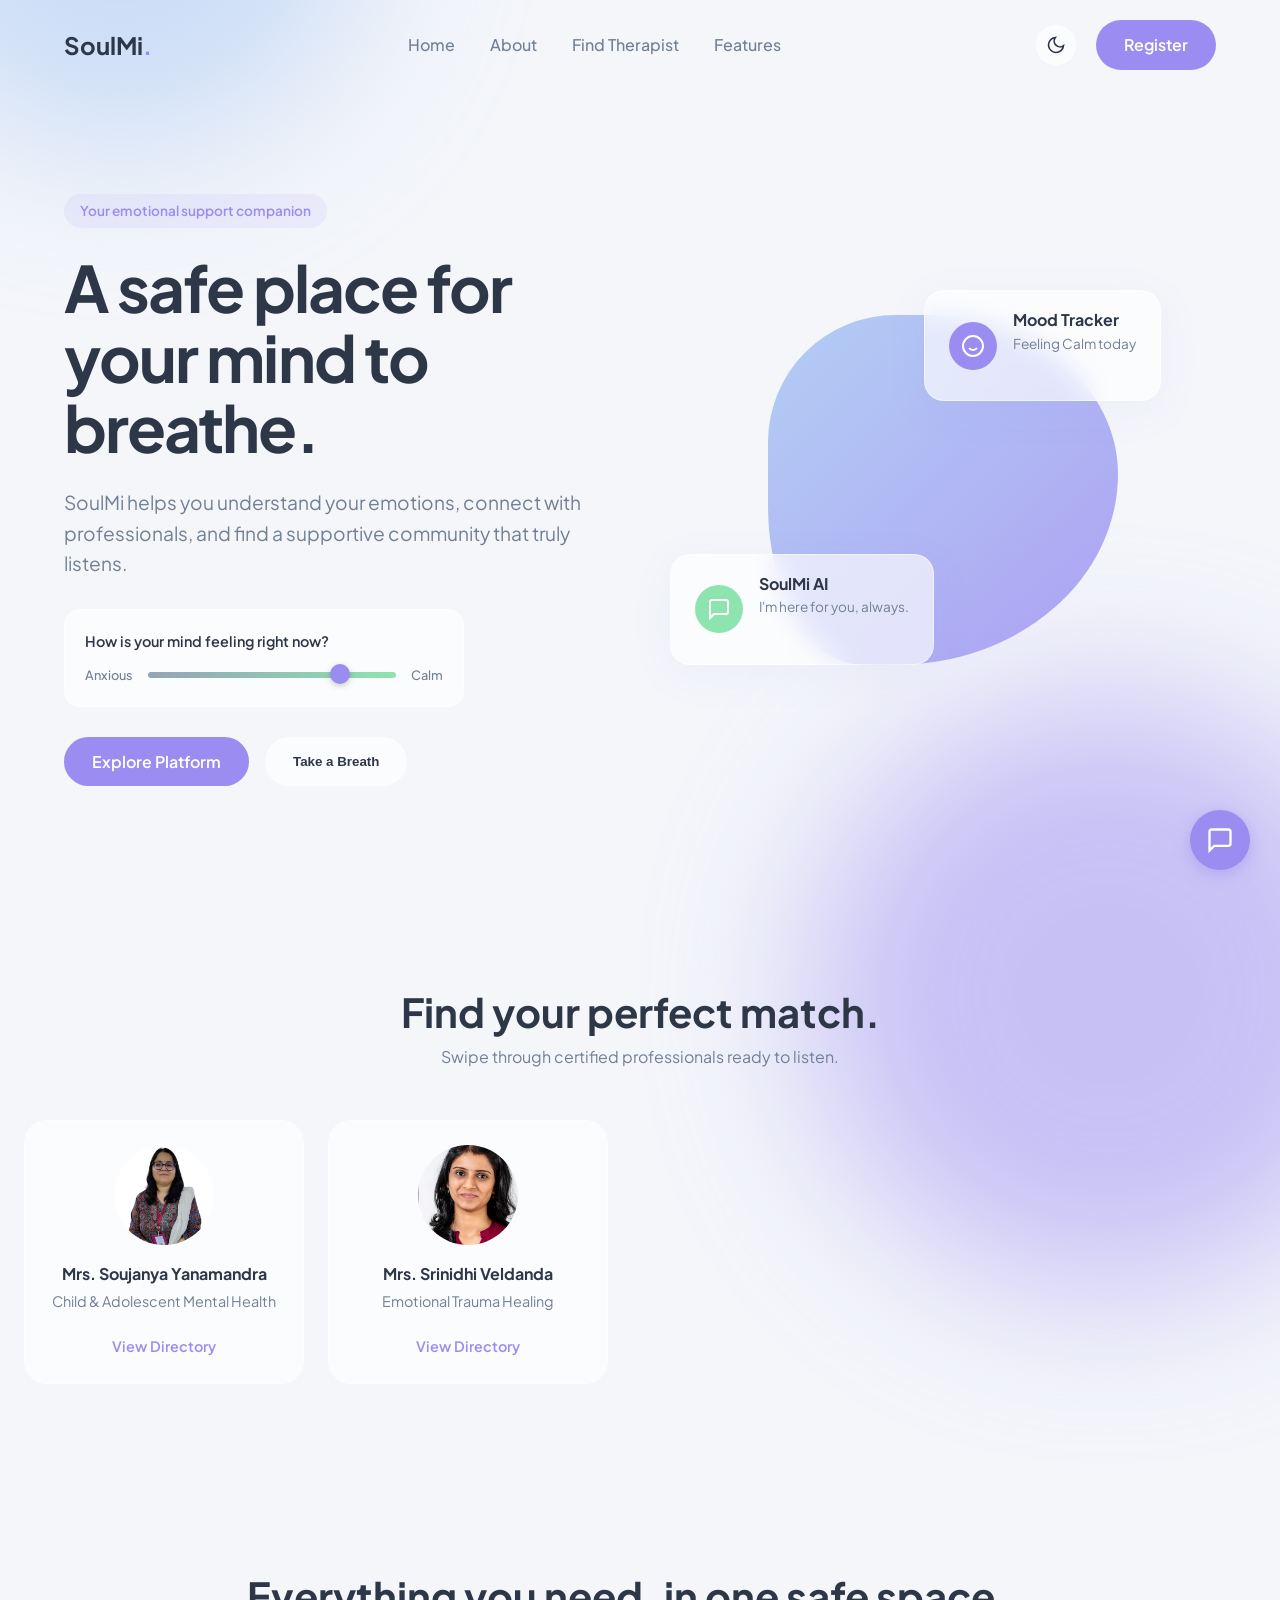
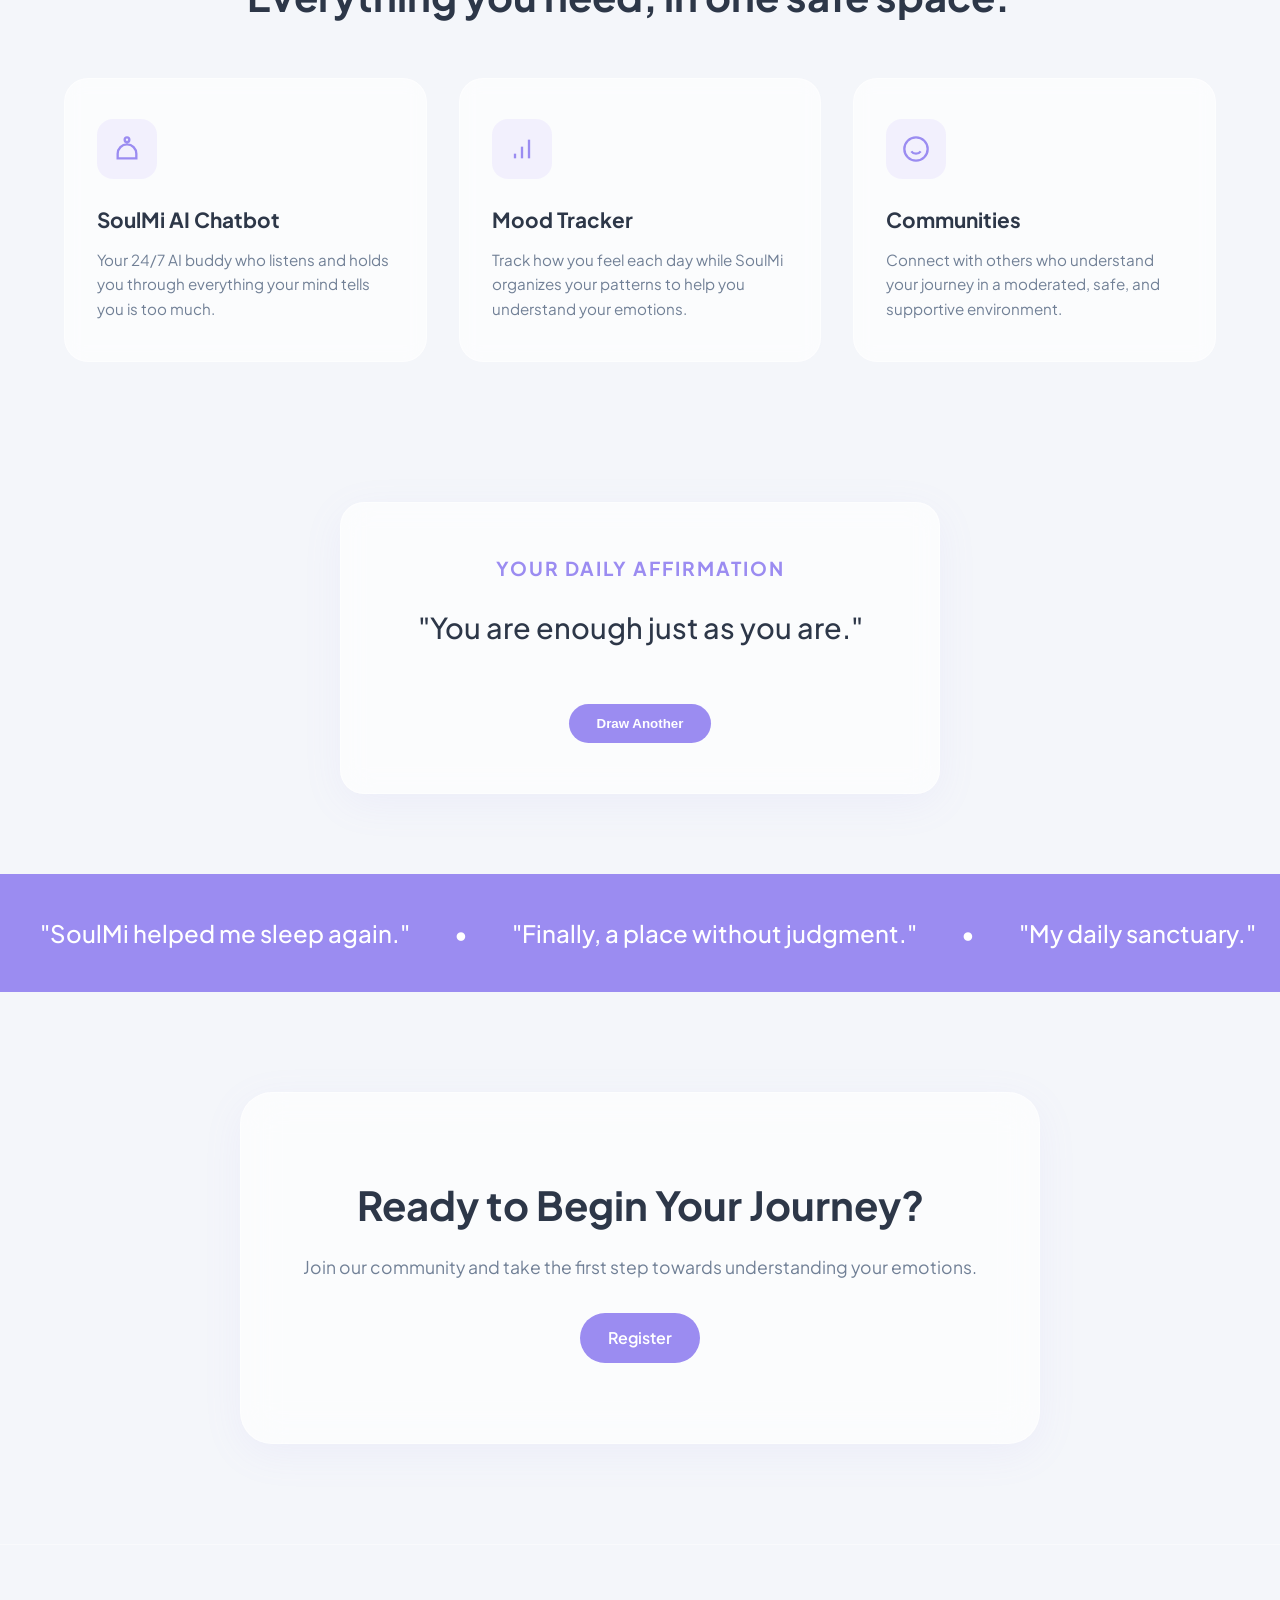
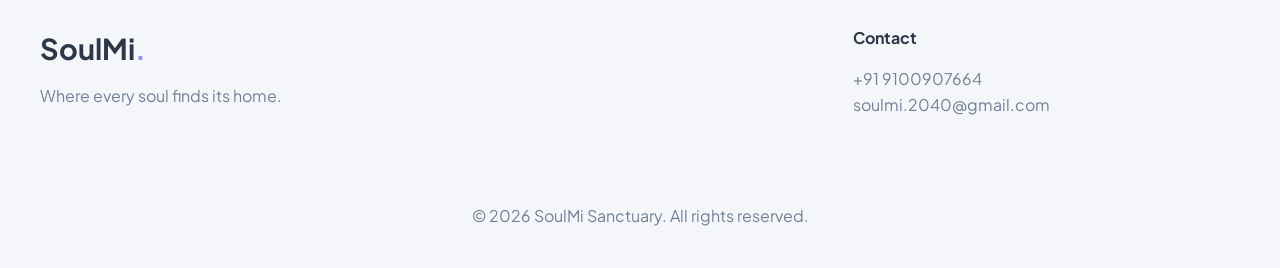
==== index.html @ d6153024 "Add multi-page layout, real therapist profiles, about, and register pages" ====
<!DOCTYPE html>
<html lang="en" data-theme="light">
<head>
    <meta charset="UTF-8">
    <meta name="viewport" content="width=device-width, initial-scale=1.0, maximum-scale=1.0, user-scalable=no">
    <title>SoulMi | A Safe Place for Your Mind</title>
    <link rel="stylesheet" href="style.css?v=4">
    <link href="https://fonts.googleapis.com/css2?family=Plus+Jakarta+Sans:wght@300;400;500;600;700&display=swap" rel="stylesheet">
</head>
<body>
    <div class="bg-shape shape-1"></div>
    <div class="bg-shape shape-2"></div>

    <header id="navbar">
        <div class="nav-container">
            <a href="index.html" class="logo">SoulMi<span>.</span></a>
            <nav class="nav-links">
                <a href="index.html">Home</a>
                <a href="about.html">About</a>
                <a href="therapists.html">Find Therapist</a>
                <a href="index.html#features">Features</a>
            </nav>
            <div class="nav-actions">
                <div class="theme-toggle" id="theme-toggle" title="Toggle Zen Mode">
                    <svg class="moon-icon" viewBox="0 0 24 24" fill="none" stroke="currentColor" stroke-width="2"><path d="M21 12.79A9 9 0 1 1 11.21 3 7 7 0 0 0 21 12.79z"></path></svg>
                    <svg class="sun-icon" viewBox="0 0 24 24" fill="none" stroke="currentColor" stroke-width="2"><circle cx="12" cy="12" r="5"></circle><line x1="12" y1="1" x2="12" y2="3"></line><line x1="12" y1="21" x2="12" y2="23"></line><line x1="4.22" y1="4.22" x2="5.64" y2="5.64"></line><line x1="18.36" y1="18.36" x2="19.78" y2="19.78"></line><line x1="1" y1="12" x2="3" y2="12"></line><line x1="21" y1="12" x2="23" y2="12"></line><line x1="4.22" y1="19.78" x2="5.64" y2="18.36"></line><line x1="18.36" y1="5.64" x2="19.78" y2="4.22"></line></svg>
                </div>
                <a href="register.html" class="btn-primary nav-btn">Register</a>
            </div>
        </div>
    </header>

    <section id="home" class="hero">
        <div class="hero-content reveal">
            <div class="chip">Your emotional support companion</div>
            <h1>A safe place for your mind to breathe.</h1>
            <p>SoulMi helps you understand your emotions, connect with professionals, and find a supportive community that truly listens.</p>
            
            <div class="mood-widget">
                <label for="mood-slider">How is your mind feeling right now?</label>
                <div class="slider-wrapper">
                    <span class="mood-label">Anxious</span>
                    <input type="range" id="mood-slider" min="0" max="100" value="80">
                    <span class="mood-label">Calm</span>
                </div>
            </div>

            <div class="hero-actions">
                <a href="#features" class="btn-primary">Explore Platform</a>
                <button id="open-breathe" class="btn-secondary" style="border: none;">Take a Breath</button>
            </div>
        </div>
        
        <div class="hero-visual reveal">
            <div class="visual-blob"></div>
            
            <div class="floating-card card-1">
                <div class="icon-box lavender">
                    <svg width="24" height="24" viewBox="0 0 24 24" fill="none" stroke="currentColor" stroke-width="2"><path d="M12 22C17.5228 22 22 17.5228 22 12C22 6.47715 17.5228 2 12 2C6.47715 2 2 6.47715 2 12C2 17.5228 6.47715 22 12 22Z"/><path d="M8 14C8 14 9.5 16 12 16C14.5 16 16 14 16 14"/><path d="M9 9H9.01"/><path d="M15 9H15.01"/></svg>
                </div>
                <div class="card-text">
                    <h4>Mood Tracker</h4>
                    <p>Feeling Calm today</p>
                </div>
            </div>

            <div class="floating-card card-2">
                <div class="icon-box mint">
                    <svg width="24" height="24" viewBox="0 0 24 24" fill="none" stroke="currentColor" stroke-width="2"><path d="M21 15a2 2 0 0 1-2 2H7l-4 4V5a2 2 0 0 1 2-2h14a2 2 0 0 1 2 2z"></path></svg>
                </div>
                <div class="card-text">
                    <h4>SoulMi AI</h4>
                    <p>I'm here for you, always.</p>
                </div>
            </div>
        </div>
    </section>

    <div id="breathing-modal" class="modal">
        <div class="modal-content">
            <button id="close-breathe" class="close-btn">&times;</button>
            <h2 id="breathe-text">Ready?</h2>
            <div class="breathe-circle-container">
                <div class="breathe-circle"></div>
            </div>
            <p>Follow the circle to find your center.</p>
        </div>
    </div>

    <section id="therapists" class="therapists-section">
        <div class="section-header reveal">
            <h2>Find your perfect match.</h2>
            <p>Swipe through certified professionals ready to listen.</p>
        </div>
        
        <div class="therapist-slider" id="therapist-slider">
            <div class="therapist-card">
                <div class="t-image t1"></div>
                <h4>Mrs. Soujanya Yanamandra</h4>
                <p>Child & Adolescent Mental Health</p>
                <a href="therapists.html" class="t-action" style="text-decoration: none; display: inline-block;">View Directory</a>
            </div>
            <div class="therapist-card">
                <div class="t-image t2"></div>
                <h4>Mrs. Srinidhi Veldanda</h4>
                <p>Emotional Trauma Healing</p>
                <a href="therapists.html" class="t-action" style="text-decoration: none; display: inline-block;">View Directory</a>
            </div>
        </div>
    </section>

    <section id="features" class="features">
        <div class="section-header reveal">
            <h2>Everything you need, in one safe space.</h2>
        </div>
        <div class="features-grid">
            <div class="feature-card reveal">
                <div class="feature-icon"><svg viewBox="0 0 24 24" fill="none" stroke="currentColor" stroke-width="2"><path d="M12 2a2 2 0 0 1 2 2c0 1.1-.9 2-2 2s-2-.9-2-2 .9-2 2-2zm0 6c4.41 0 8 3.59 8 8v4H4v-4c0-4.41 3.59-8 8-8z"/></svg></div>
                <h3>SoulMi AI Chatbot</h3>
                <p>Your 24/7 AI buddy who listens and holds you through everything your mind tells you is too much.</p>
            </div>
            <div class="feature-card reveal">
                <div class="feature-icon"><svg viewBox="0 0 24 24" fill="none" stroke="currentColor" stroke-width="2"><path d="M12 20V10"/><path d="M18 20V4"/><path d="M6 20v-4"/></svg></div>
                <h3>Mood Tracker</h3>
                <p>Track how you feel each day while SoulMi organizes your patterns to help you understand your emotions.</p>
            </div>
            <div class="feature-card reveal">
                <div class="feature-icon"><svg viewBox="0 0 24 24" fill="none" stroke="currentColor" stroke-width="2"><circle cx="12" cy="12" r="10"/><path d="M8 14s1.5 2 4 2 4-2 4-2"/><line x1="9" y1="9" x2="9.01" y2="9"/><line x1="15" y1="9" x2="15.01" y2="9"/></svg></div>
                <h3>Communities</h3>
                <p>Connect with others who understand your journey in a moderated, safe, and supportive environment.</p>
            </div>
        </div>
    </section>

    <section class="affirmation-section reveal">
        <div class="affirmation-card">
            <h3>Your Daily Affirmation</h3>
            <p id="affirmation-text">"You are enough just as you are."</p>
            <button id="new-affirmation" class="btn-primary" style="margin-top: 20px;">Draw Another</button>
        </div>
    </section>

    <div class="marquee-section">
        <div class="marquee-content">
            <span>"SoulMi helped me sleep again."</span> • 
            <span>"Finally, a place without judgment."</span> • 
            <span>"My daily sanctuary."</span> • 
            <span>"The AI actually understands me."</span> • 
            <span>"Found my perfect therapist in minutes."</span> • 
            <span>"SoulMi helped me sleep again."</span> • 
            <span>"Finally, a place without judgment."</span> • 
            <span>"My daily sanctuary."</span>
        </div>
    </div>

    <section id="register" class="cta-section reveal">
        <div class="cta-glass-box">
            <h2>Ready to Begin Your Journey?</h2>
            <p>Join our community and take the first step towards understanding your emotions.</p>
            <a href="register.html" class="btn-primary">Register</a>
        </div>
    </section>

    <footer>
        <div class="footer-grid">
            <div class="footer-brand">
                <h3>SoulMi<span>.</span></h3>
                <p>Where every soul finds its home.</p>
            </div>
            <div class="footer-contact">
                <h4>Contact</h4>
                <p>+91 9100907664</p>
                <p>soulmi.2040@gmail.com</p>
            </div>
        </div>
        <div class="footer-bottom">
            <p>&copy; 2026 SoulMi Sanctuary. All rights reserved.</p>
        </div>
    </footer>

    <div class="chat-widget">
        <button id="chat-toggle" class="chat-btn">
            <svg viewBox="0 0 24 24" fill="none" stroke="currentColor" stroke-width="2"><path d="M21 15a2 2 0 0 1-2 2H7l-4 4V5a2 2 0 0 1 2-2h14a2 2 0 0 1 2 2z"></path></svg>
        </button>
        <div class="chat-window" id="chat-window">
            <div class="chat-header">
                <div class="chat-title">
                    <div class="online-dot"></div> SoulMi AI
                </div>
                <button id="close-chat">×</button>
            </div>
            <div class="chat-body" id="chat-body">
                <div class="message ai-msg">Hi there. I'm SoulMi. This is a safe space. How are you feeling right now?</div>
            </div>
            <div class="chat-input">
                <input type="text" id="chat-input-field" placeholder="Type a message...">
                <button id="send-btn">Send</button>
            </div>
        </div>
    </div>

    <script src="script.js"></script>
</body>
</html>
---- style.css ----
/* --- Variables & Zen Mode Themes --- */
:root {
    --primary-lavender: #9b8cf1;
    --primary-hover: #8371eb;
    --soft-blue: #a3c4f3;
    --mint: #8ee4af;
    --bg-light: #f4f6fa;
    --text-dark: #2d3748;
    --text-muted: #718096;
    --glass-bg: rgba(255, 255, 255, 0.65);
    --glass-border: rgba(255, 255, 255, 0.5);
    --shadow-soft: 0 10px 40px rgba(155, 140, 241, 0.08);
    --nav-bg: rgba(255, 255, 255, 0.85);
    --transition: all 0.4s cubic-bezier(0.25, 0.8, 0.25, 1);
}

[data-theme="zen"] {
    --primary-lavender: #7a65e6;
    --soft-blue: #4a6fa5;
    --mint: #5da97b;
    --bg-light: #0f172a;
    --text-dark: #f8fafc;
    --text-muted: #cbd5e1;
    --glass-bg: rgba(30, 41, 59, 0.65);
    --glass-border: rgba(255, 255, 255, 0.1);
    --shadow-soft: 0 10px 40px rgba(0, 0, 0, 0.3);
    --nav-bg: rgba(15, 23, 42, 0.85);
}

* { margin: 0; padding: 0; box-sizing: border-box; }

/* BUG FIX: Locked Viewport for Mobile Safari 
   This entirely stops the horizontal wiggle and header misalignment.
*/
html, body { 
    scroll-behavior: smooth; 
    overflow-x: hidden; 
    max-width: 100vw;
    width: 100%;
}

body {
    font-family: 'Plus Jakarta Sans', sans-serif;
    background-color: var(--bg-light);
    color: var(--text-dark);
    line-height: 1.6;
    position: relative;
    transition: background-color 0.5s ease, color 0.5s ease;
}

/* Background Blobs */
.bg-shape { position: absolute; filter: blur(80px); z-index: -1; opacity: 0.5; animation: floatBlob 10s infinite alternate; transition: background 0.5s ease; }
.shape-1 { top: -10%; left: -10%; width: 500px; height: 500px; background: var(--soft-blue); border-radius: 50%; }
.shape-2 { top: 20%; right: -10%; width: 600px; height: 600px; background: var(--primary-lavender); border-radius: 50%; animation-delay: 2s; }
@keyframes floatBlob { 0% { transform: translate(0, 0) scale(1); } 100% { transform: translate(50px, 50px) scale(1.05); } }

/* --- Navigation & Zen Toggle --- */
header {
    position: fixed; top: 0; left: 0; right: 0; width: 100%;
    padding: 20px 0; z-index: 1000; transition: var(--transition);
}
header.scrolled { background: var(--nav-bg); backdrop-filter: blur(12px); box-shadow: 0 4px 20px rgba(0,0,0,0.03); padding: 15px 0; }
.nav-container { max-width: 1200px; width: 100%; margin: 0 auto; display: flex; justify-content: space-between; align-items: center; padding: 0 24px; }
.logo { font-size: 1.5rem; font-weight: 700; color: var(--text-dark); text-decoration: none; }
.logo span { color: var(--primary-lavender); }
.nav-links a { text-decoration: none; color: var(--text-muted); font-weight: 500; margin: 0 16px; transition: var(--transition); }
.nav-links a:hover { color: var(--primary-lavender); }

.nav-actions { display: flex; align-items: center; gap: 20px; }
.theme-toggle { cursor: pointer; color: var(--text-dark); display: flex; align-items: center; justify-content: center; width: 40px; height: 40px; border-radius: 50%; background: var(--glass-bg); border: 1px solid var(--glass-border); transition: var(--transition); }
.theme-toggle svg { width: 20px; height: 20px; }
.theme-toggle:hover { transform: scale(1.1); }
[data-theme="light"] .sun-icon { display: none; }
[data-theme="zen"] .moon-icon { display: none; }

.btn-primary { padding: 12px 28px; border-radius: 30px; text-decoration: none; font-weight: 600; background: var(--primary-lavender); color: white; display: inline-block; transition: var(--transition); border: none; cursor: pointer; }
.btn-primary:hover { background: var(--primary-hover); transform: translateY(-2px); box-shadow: 0 6px 20px rgba(155, 140, 241, 0.4); }
.btn-secondary { padding: 12px 28px; border-radius: 30px; text-decoration: none; font-weight: 600; background: var(--glass-bg); border: 1px solid var(--glass-border); color: var(--text-dark); display: inline-block; transition: var(--transition); cursor: pointer;}
.btn-secondary:hover { background: rgba(255,255,255,0.9); transform: translateY(-2px); box-shadow: var(--shadow-soft); }

/* --- Hero & Mood Slider --- */
.hero { max-width: 1200px; margin: 0 auto; padding: 180px 24px 100px; display: flex; align-items: center; gap: 60px; min-height: 100vh; }
.hero-content { flex: 1; }
.chip { display: inline-block; padding: 6px 16px; background: rgba(155, 140, 241, 0.1); color: var(--primary-lavender); border-radius: 20px; font-size: 0.85rem; font-weight: 600; margin-bottom: 24px; }
.hero h1 { font-size: 4rem; line-height: 1.1; color: var(--text-dark); margin-bottom: 24px; letter-spacing: -0.03em; }
.hero p { font-size: 1.2rem; color: var(--text-muted); margin-bottom: 30px; }
.hero-actions { display: flex; gap: 16px; flex-wrap: wrap; }

.mood-widget { background: var(--glass-bg); backdrop-filter: blur(10px); padding: 20px; border-radius: 16px; border: 1px solid var(--glass-border); margin-bottom: 30px; max-width: 400px; }
.mood-widget label { display: block; font-size: 0.9rem; font-weight: 600; color: var(--text-dark); margin-bottom: 12px; }
.slider-wrapper { display: flex; align-items: center; gap: 15px; }
.mood-label { font-size: 0.8rem; color: var(--text-muted); font-weight: 500; }
input[type=range] { flex: 1; -webkit-appearance: none; width: 100%; background: transparent; }
input[type=range]::-webkit-slider-thumb { -webkit-appearance: none; height: 20px; width: 20px; border-radius: 50%; background: var(--primary-lavender); cursor: pointer; margin-top: -8px; box-shadow: 0 2px 6px rgba(0,0,0,0.2); transition: transform 0.2s; }
input[type=range]::-webkit-slider-thumb:hover { transform: scale(1.2); }
input[type=range]::-webkit-slider-runnable-track { width: 100%; height: 6px; cursor: pointer; background: linear-gradient(90deg, #94a3b8, var(--mint)); border-radius: 10px; }

.hero-visual { flex: 1; position: relative; height: 500px; display: flex; justify-content: center; align-items: center; }
.visual-blob { width: 350px; height: 350px; background: linear-gradient(135deg, var(--soft-blue), var(--primary-lavender)); border-radius: 40% 60% 70% 30% / 40% 50% 60% 50%; animation: morphBlob 8s ease-in-out infinite; opacity: 0.8; transition: background 0.5s ease; }
@keyframes morphBlob { 0%, 100% { border-radius: 40% 60% 70% 30% / 40% 50% 60% 50%; } 34% { border-radius: 70% 30% 50% 50% / 30% 30% 70% 70%; } 67% { border-radius: 100% 60% 60% 100% / 100% 100% 60% 60%; } }

.floating-card { position: absolute; background: var(--glass-bg); backdrop-filter: blur(12px); border: 1px solid var(--glass-border); padding: 16px 24px; border-radius: 20px; display: flex; align-items: center; gap: 16px; box-shadow: var(--shadow-soft); animation: float 5s ease-in-out infinite; }
.card-1 { top: 10%; right: 10%; }
.card-2 { bottom: 15%; left: 0%; animation-delay: 2.5s; }
.icon-box { width: 48px; height: 48px; border-radius: 50%; display: flex; justify-content: center; align-items: center; color: white; }
.icon-box.lavender { background: var(--primary-lavender); }
.icon-box.mint { background: var(--mint); }
.card-text h4 { font-size: 1rem; color: var(--text-dark); }
.card-text p { font-size: 0.85rem; color: var(--text-muted); }
@keyframes float { 0%, 100% { transform: translateY(0); } 50% { transform: translateY(-15px); } }

/* --- Therapist Swipe Cards --- */
.therapists-section { padding: 80px 0 80px 24px; overflow: hidden; }
.section-header { text-align: center; margin-bottom: 50px; padding-right: 24px; }
.section-header h2 { font-size: 2.5rem; color: var(--text-dark); }
.section-header p { color: var(--text-muted); }

.therapist-slider { display: flex; gap: 24px; overflow-x: auto; padding-bottom: 40px; cursor: grab; scroll-behavior: smooth; }
.therapist-slider::-webkit-scrollbar { display: none; }
.therapist-slider:active { cursor: grabbing; }
.therapist-card { min-width: 280px; background: var(--glass-bg); border: 1px solid var(--glass-border); border-radius: 24px; padding: 24px; text-align: center; transition: var(--transition); user-select: none; }
.therapist-card:hover { transform: translateY(-10px); box-shadow: var(--shadow-soft); }
.t-image { width: 100px; height: 100px; border-radius: 50%; margin: 0 auto 16px; background-color: #cbd5e1; background-size: cover; background-position: center; }

/* Replaced mock avatars with relative links to your images folder */
.t1 { background-image: url('images/therapist 1.jpg'); }
.t2 { background-image: url('images/therapist 2.png'); }

.therapist-card h4 { color: var(--text-dark); margin-bottom: 4px; }
.therapist-card p { color: var(--text-muted); font-size: 0.9rem; margin-bottom: 20px; }
.t-action { color: var(--primary-lavender); font-weight: 600; font-size: 0.9rem; }

/* --- Features --- */
.features { max-width: 1200px; margin: 0 auto; padding: 60px 24px 100px; }
.features-grid { display: grid; grid-template-columns: repeat(auto-fit, minmax(320px, 1fr)); gap: 32px; }
.feature-card { background: var(--glass-bg); backdrop-filter: blur(10px); border: 1px solid var(--glass-border); padding: 40px 32px; border-radius: 24px; transition: var(--transition); }
.feature-card:hover { transform: translateY(-10px); box-shadow: var(--shadow-soft); }
.feature-icon { width: 60px; height: 60px; background: rgba(155, 140, 241, 0.1); color: var(--primary-lavender); border-radius: 16px; display: flex; justify-content: center; align-items: center; margin-bottom: 24px; }
.feature-icon svg { width: 28px; height: 28px; }
.feature-card h3 { font-size: 1.3rem; margin-bottom: 12px; color: var(--text-dark);}
.feature-card p { color: var(--text-muted); font-size: 0.95rem; }

/* --- NEW: Daily Affirmation Section --- */
.affirmation-section { padding: 40px 24px 80px; display: flex; justify-content: center; }
.affirmation-card { background: var(--glass-bg); backdrop-filter: blur(15px); border: 1px solid var(--glass-border); border-radius: 24px; padding: 50px 40px; text-align: center; max-width: 600px; width: 100%; box-shadow: var(--shadow-soft); transition: var(--transition); }
.affirmation-card h3 { color: var(--primary-lavender); font-size: 1.2rem; margin-bottom: 20px; text-transform: uppercase; letter-spacing: 2px; }
.affirmation-card p { color: var(--text-dark); font-size: 1.8rem; font-weight: 500; min-height: 80px; transition: opacity 0.4s ease; }

/* --- Infinite Marquee --- */
.marquee-section { padding: 40px 0; background: var(--primary-lavender); color: white; overflow: hidden; white-space: nowrap; }
.marquee-content { display: inline-block; font-size: 1.5rem; font-weight: 500; animation: scrollMarquee 25s linear infinite; }
.marquee-content span { margin: 0 40px; }
@keyframes scrollMarquee { 0% { transform: translateX(0); } 100% { transform: translateX(-50%); } }

/* --- CTA Section & Footer --- */
.cta-section { padding: 100px 24px; display: flex; justify-content: center; }
.cta-glass-box { background: var(--glass-bg); backdrop-filter: blur(20px); border: 1px solid var(--glass-border); border-radius: 32px; padding: 80px 40px; text-align: center; max-width: 800px; width: 100%; box-shadow: var(--shadow-soft); }
.cta-glass-box h2 { font-size: 2.5rem; margin-bottom: 16px; color: var(--text-dark); }
.cta-glass-box p { color: var(--text-muted); font-size: 1.1rem; margin-bottom: 32px; }

footer { background: var(--bg-light); padding: 80px 24px 40px; border-top: 1px solid var(--glass-border); }
.footer-grid { max-width: 1200px; margin: 0 auto; display: grid; grid-template-columns: 2fr 1fr; gap: 40px; margin-bottom: 60px; }
.footer-brand h3 { font-size: 1.8rem; margin-bottom: 12px; color: var(--text-dark);}
.footer-brand span { color: var(--primary-lavender); }
.footer-contact h4 { color: var(--text-dark); margin-bottom: 16px;}
.footer-contact p, .footer-brand p { color: var(--text-muted); }
.footer-bottom { max-width: 1200px; margin: 0 auto; border-top: 1px solid var(--glass-border); padding-top: 24px; text-align: center; color: var(--text-muted); }

/* --- AI Chat Widget --- */
.chat-widget { position: fixed; bottom: 30px; right: 30px; z-index: 9999; }
.chat-btn { width: 60px; height: 60px; border-radius: 50%; background: var(--primary-lavender); color: white; border: none; box-shadow: 0 4px 15px rgba(155, 140, 241, 0.5); cursor: pointer; transition: var(--transition); display: flex; justify-content: center; align-items: center; }
.chat-btn:hover { transform: scale(1.1); }
.chat-btn svg { width: 28px; height: 28px; }

.chat-window { position: absolute; bottom: 80px; right: 0; width: 350px; background: var(--bg-light); border: 1px solid var(--glass-border); border-radius: 20px; box-shadow: var(--shadow-soft); overflow: hidden; opacity: 0; pointer-events: none; transform: translateY(20px); transition: var(--transition); display: flex; flex-direction: column; }
.chat-window.active { opacity: 1; pointer-events: all; transform: translateY(0); }

.chat-header { background: var(--primary-lavender); color: white; padding: 16px 20px; display: flex; justify-content: space-between; align-items: center; font-weight: 600; }
.chat-title { display: flex; align-items: center; gap: 8px; }
.online-dot { width: 8px; height: 8px; background: #4ade80; border-radius: 50%; }
#close-chat { background: none; border: none; color: white; font-size: 1.5rem; cursor: pointer; }

.chat-body { padding: 20px; height: 250px; overflow-y: auto; display: flex; flex-direction: column; gap: 12px; }
.message { padding: 10px 14px; border-radius: 16px; font-size: 0.9rem; max-width: 80%; line-height: 1.4; }
.ai-msg { background: var(--glass-bg); border: 1px solid var(--glass-border); align-self: flex-start; color: var(--text-dark); border-bottom-left-radius: 4px; }
.user-msg { background: var(--primary-lavender); color: white; align-self: flex-end; border-bottom-right-radius: 4px; }
.typing-indicator { font-size: 0.8rem; color: var(--text-muted); margin-top: -5px; margin-left: 10px; font-style: italic; }

.chat-input { padding: 16px; border-top: 1px solid var(--glass-border); display: flex; gap: 10px; background: var(--glass-bg); }
.chat-input input { flex: 1; padding: 10px 16px; border-radius: 20px; border: 1px solid var(--glass-border); background: var(--bg-light); color: var(--text-dark); outline: none; }
#send-btn { background: var(--primary-lavender); color: white; border: none; padding: 0 16px; border-radius: 20px; cursor: pointer; font-weight: 600; }

/* --- NEW: Breathing Modal Styles --- */
.modal { position: fixed; top: 0; left: 0; width: 100%; height: 100%; background: rgba(0,0,0,0.4); backdrop-filter: blur(8px); z-index: 10000; display: flex; justify-content: center; align-items: center; opacity: 0; pointer-events: none; transition: var(--transition); }
.modal.active { opacity: 1; pointer-events: all; }
.modal-content { background: var(--glass-bg); border: 1px solid var(--glass-border); padding: 60px; border-radius: 32px; text-align: center; position: relative; max-width: 500px; width: 90%; box-shadow: var(--shadow-soft); }
.close-btn { position: absolute; top: 20px; right: 30px; font-size: 2rem; background: none; border: none; color: var(--text-dark); cursor: pointer; }
#breathe-text { font-size: 2rem; color: var(--text-dark); margin-bottom: 40px; transition: opacity 0.3s; }
.breathe-circle-container { width: 200px; height: 200px; margin: 0 auto 40px; display: flex; justify-content: center; align-items: center; border-radius: 50%; background: rgba(155, 140, 241, 0.1); }
.breathe-circle { width: 80px; height: 80px; background: linear-gradient(135deg, var(--soft-blue), var(--primary-lavender)); border-radius: 50%; transition: transform 4s cubic-bezier(0.4, 0, 0.2, 1); box-shadow: 0 0 30px rgba(155, 140, 241, 0.4); }
.modal-content p { color: var(--text-muted); }

/* Utilities */
.reveal { opacity: 0; transform: translateY(30px); transition: all 0.8s cubic-bezier(0.25, 0.8, 0.25, 1); }
.reveal.active { opacity: 1; transform: translateY(0); }

/* --- Restored Media Queries --- */
@media (max-width: 992px) {
    .hero { flex-direction: column; text-align: center; padding-top: 140px; }
    .hero p { margin: 0 auto 30px; }
    .hero-actions { justify-content: center; }
    .footer-grid { grid-template-columns: 1fr 1fr; }
}

@media (max-width: 768px) {
    .hero h1 { font-size: 2.8rem; }
    .mood-widget { margin: 0 auto 30px; }
    .nav-links, .nav-btn { display: none; }
    .footer-grid { grid-template-columns: 1fr; }
    .chat-window { width: 300px; right: -10px; }
    .affirmation-card p { font-size: 1.4rem; }
    .modal-content { padding: 40px 20px; }
}

/* =========================================
   --- NEW: Therapists Directory Page --- 
   ========================================= */

.directory-container {
    max-width: 1200px;
    margin: 0 auto;
    padding: 140px 24px 100px;
    min-height: 100vh;
}

.directory-header {
    text-align: center;
    margin-bottom: 50px;
}

.directory-header h1 {
    font-size: 3rem;
    color: var(--text-dark);
    margin-bottom: 16px;
    letter-spacing: -0.03em;
}

.directory-header p {
    color: var(--text-muted);
    font-size: 1.1rem;
    max-width: 600px;
    margin: 0 auto;
}

.directory-layout {
    display: grid;
    grid-template-columns: 280px 1fr;
    gap: 40px;
    align-items: start;
}

/* Sidebar Filters */
.filter-sidebar {
    background: var(--glass-bg);
    backdrop-filter: blur(12px);
    border: 1px solid var(--glass-border);
    border-radius: 24px;
    padding: 30px;
    position: sticky;
    top: 100px;
    box-shadow: var(--shadow-soft);
}

.filter-sidebar h3 {
    color: var(--text-dark);
    margin-bottom: 24px;
    font-size: 1.2rem;
}

.filter-group {
    margin-bottom: 20px;
}

.filter-group label {
    display: block;
    font-size: 0.9rem;
    font-weight: 600;
    color: var(--text-muted);
    margin-bottom: 8px;
}

.filter-group select {
    width: 100%;
    padding: 12px 16px;
    border-radius: 12px;
    border: 1px solid var(--glass-border);
    background: rgba(255, 255, 255, 0.5);
    color: var(--text-dark);
    font-family: inherit;
    font-size: 0.95rem;
    outline: none;
    cursor: pointer;
    transition: var(--transition);
}

[data-theme="zen"] .filter-group select {
    background: rgba(15, 23, 42, 0.5);
}

.filter-group select:focus {
    border-color: var(--primary-lavender);
}

/* Therapists Grid */
.therapists-grid {
    display: grid;
    grid-template-columns: repeat(auto-fill, minmax(320px, 1fr));
    gap: 32px;
}

.therapist-card-large {
    background: var(--glass-bg);
    backdrop-filter: blur(10px);
    border: 1px solid var(--glass-border);
    border-radius: 24px;
    padding: 32px 24px;
    text-align: center;
    transition: var(--transition);
    box-shadow: var(--shadow-soft);
    display: flex;
    flex-direction: column;
}

.therapist-card-large:hover {
    transform: translateY(-8px);
    box-shadow: 0 15px 30px rgba(155, 140, 241, 0.15);
}

.t-image-large {
    width: 140px;
    height: 140px;
    border-radius: 50%;
    margin: 0 auto 20px;
    background-color: #cbd5e1;
    background-size: cover;
    background-position: center;
    border: 4px solid white;
    box-shadow: 0 4px 15px rgba(0,0,0,0.1);
}

[data-theme="zen"] .t-image-large {
    border-color: #1e293b;
}

.therapist-card-large h3 {
    color: var(--text-dark);
    margin-bottom: 4px;
    font-size: 1.3rem;
}

.t-spec {
    color: var(--primary-lavender);
    font-weight: 600;
    font-size: 0.95rem;
    margin-bottom: 12px;
}

.t-details {
    display: flex;
    flex-direction: column;
    gap: 8px;
    margin-bottom: 24px;
    margin-top: auto; /* Pushes details to the bottom to align buttons */
}

.t-tag {
    display: inline-block;
    background: rgba(155, 140, 241, 0.1);
    color: var(--text-dark);
    padding: 6px 14px;
    border-radius: 20px;
    font-size: 0.85rem;
    font-weight: 600;
}

@media (max-width: 992px) {
    .directory-layout {
        grid-template-columns: 1fr;
    }
    .filter-sidebar {
        position: relative;
        top: 0;
    }
}

/* =========================================
   --- NEW: Standard Page & About Layout --- 
   ========================================= */
.page-container {
    max-width: 1000px;
    margin: 0 auto;
    padding: 160px 24px 100px;
    min-height: calc(100vh - 200px);
}

.content-glass-box {
    background: var(--glass-bg);
    backdrop-filter: blur(20px);
    border: 1px solid var(--glass-border);
    border-radius: 32px;
    padding: 60px;
    box-shadow: var(--shadow-soft);
}

.content-glass-box h1 {
    font-size: 3.5rem;
    color: var(--text-dark);
    margin-bottom: 24px;
    line-height: 1.1;
    letter-spacing: -0.03em;
}

.lead-text {
    font-size: 1.3rem;
    color: var(--text-muted);
    margin-bottom: 50px;
    max-width: 700px;
}

.about-grid {
    display: grid;
    grid-template-columns: 1fr 1fr;
    gap: 50px;
    border-top: 1px solid var(--glass-border);
    padding-top: 40px;
}

.about-grid h3 {
    color: var(--text-dark);
    font-size: 1.5rem;
    margin-bottom: 20px;
}

.about-values ul {
    list-style: none;
    padding: 0;
}

.about-values li {
    margin-bottom: 16px;
    color: var(--text-muted);
    padding-left: 24px;
    position: relative;
}

.about-values li::before {
    content: "•";
    color: var(--primary-lavender);
    font-size: 1.5rem;
    position: absolute;
    left: 0;
    top: -4px;
}

/* =========================================
   --- NEW: Authentication & Forms --- 
   ========================================= */
.auth-wrapper {
    display: flex;
    justify-content: center;
    align-items: center;
    min-height: 100vh;
    padding: 120px 24px 40px;
}

.auth-glass-card {
    background: var(--glass-bg);
    backdrop-filter: blur(20px);
    border: 1px solid var(--glass-border);
    border-radius: 32px;
    padding: 50px;
    max-width: 480px;
    width: 100%;
    box-shadow: var(--shadow-soft);
}

.auth-glass-card h2 {
    font-size: 2rem;
    color: var(--text-dark);
    margin-bottom: 12px;
    text-align: center;
}

.auth-glass-card p {
    color: var(--text-muted);
    text-align: center;
    margin-bottom: 30px;
    font-size: 0.95rem;
}

.auth-form {
    display: flex;
    flex-direction: column;
    gap: 20px;
}

.form-group label {
    display: block;
    font-size: 0.9rem;
    font-weight: 600;
    color: var(--text-dark);
    margin-bottom: 8px;
}

.form-group input {
    width: 100%;
    padding: 14px 18px;
    border-radius: 16px;
    border: 1px solid var(--glass-border);
    background: rgba(255, 255, 255, 0.4);
    color: var(--text-dark);
    font-family: inherit;
    font-size: 1rem;
    outline: none;
    transition: var(--transition);
}

[data-theme="zen"] .form-group input {
    background: rgba(15, 23, 42, 0.4);
    color: white;
}

.form-group input:focus {
    border-color: var(--primary-lavender);
    background: transparent;
    box-shadow: 0 0 0 4px rgba(155, 140, 241, 0.1);
}

.auth-links {
    text-align: center;
    margin-top: 24px;
    padding-top: 24px;
    border-top: 1px solid var(--glass-border);
}

.auth-links a {
    color: var(--primary-lavender);
    text-decoration: none;
    font-weight: 600;
}

@media (max-width: 768px) {
    .about-grid { grid-template-columns: 1fr; gap: 30px; }
    .content-glass-box { padding: 40px 24px; }
    .auth-glass-card { padding: 40px 24px; }
}
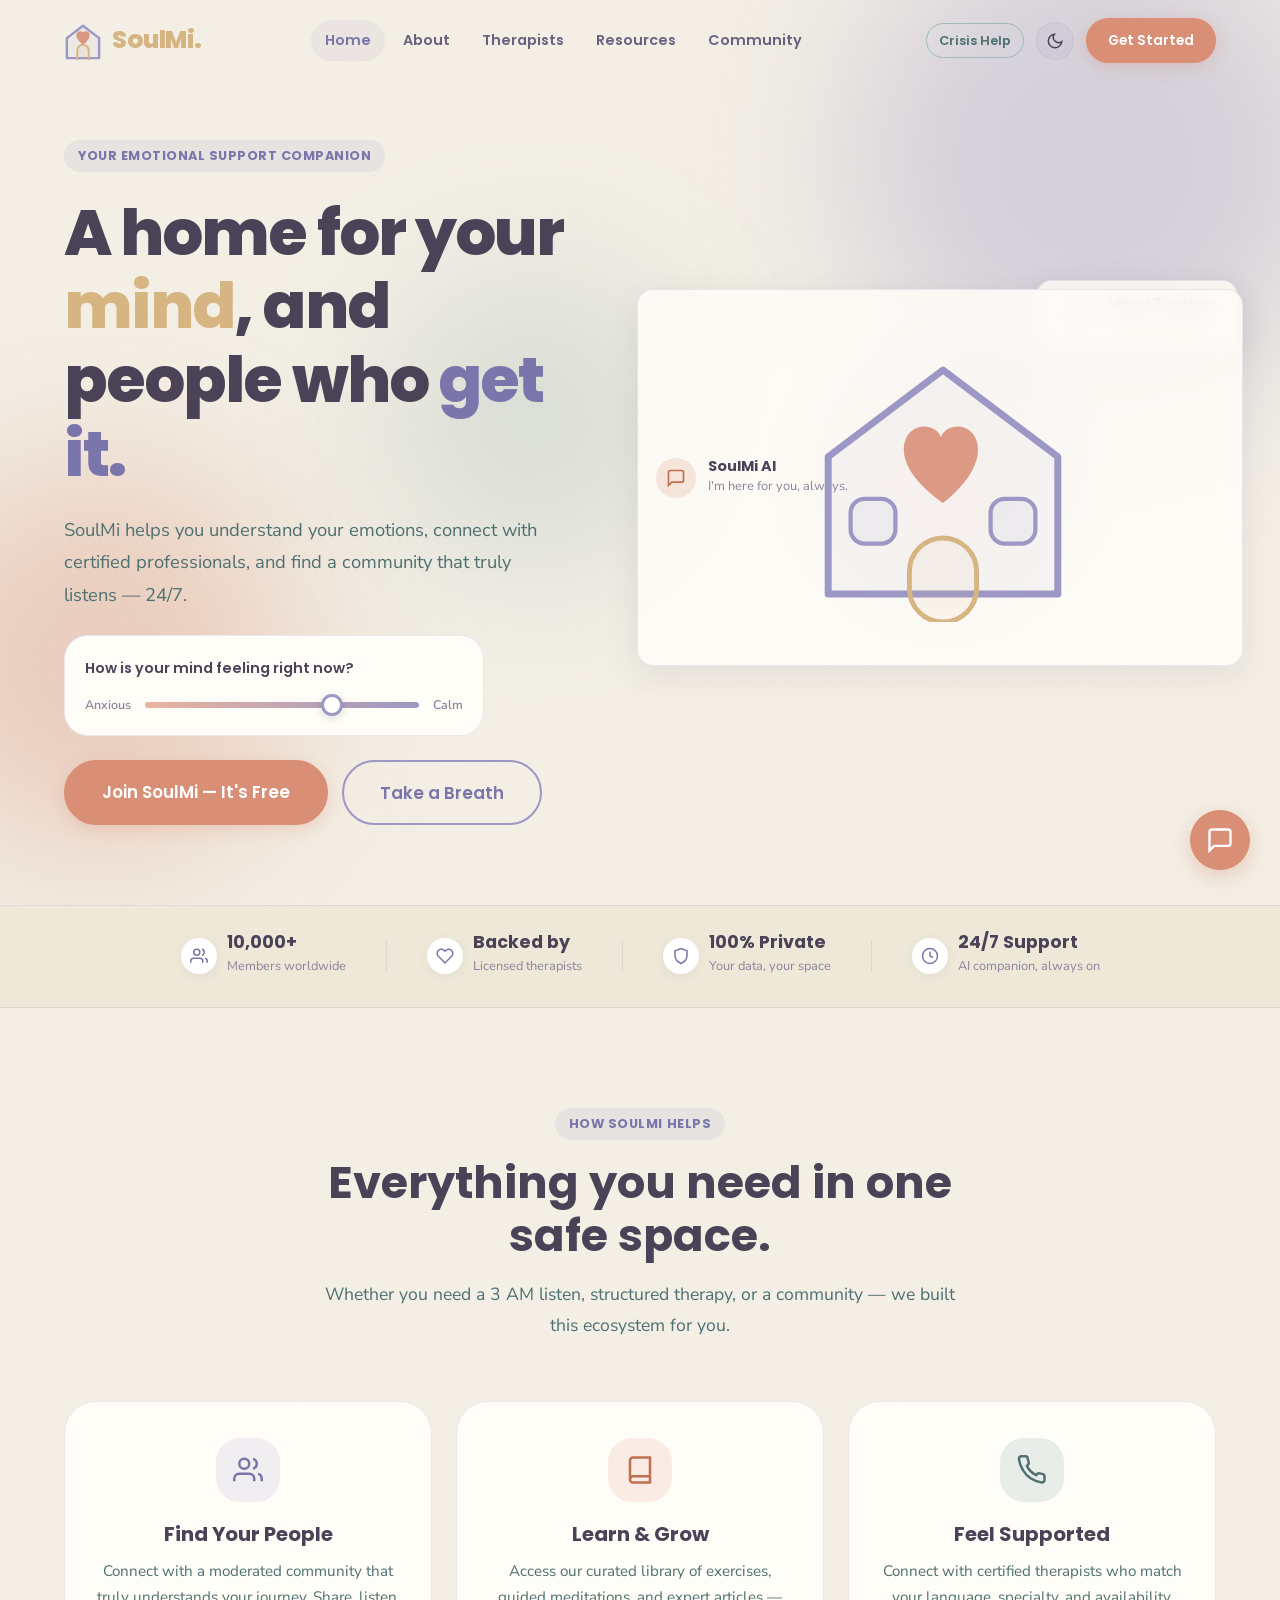
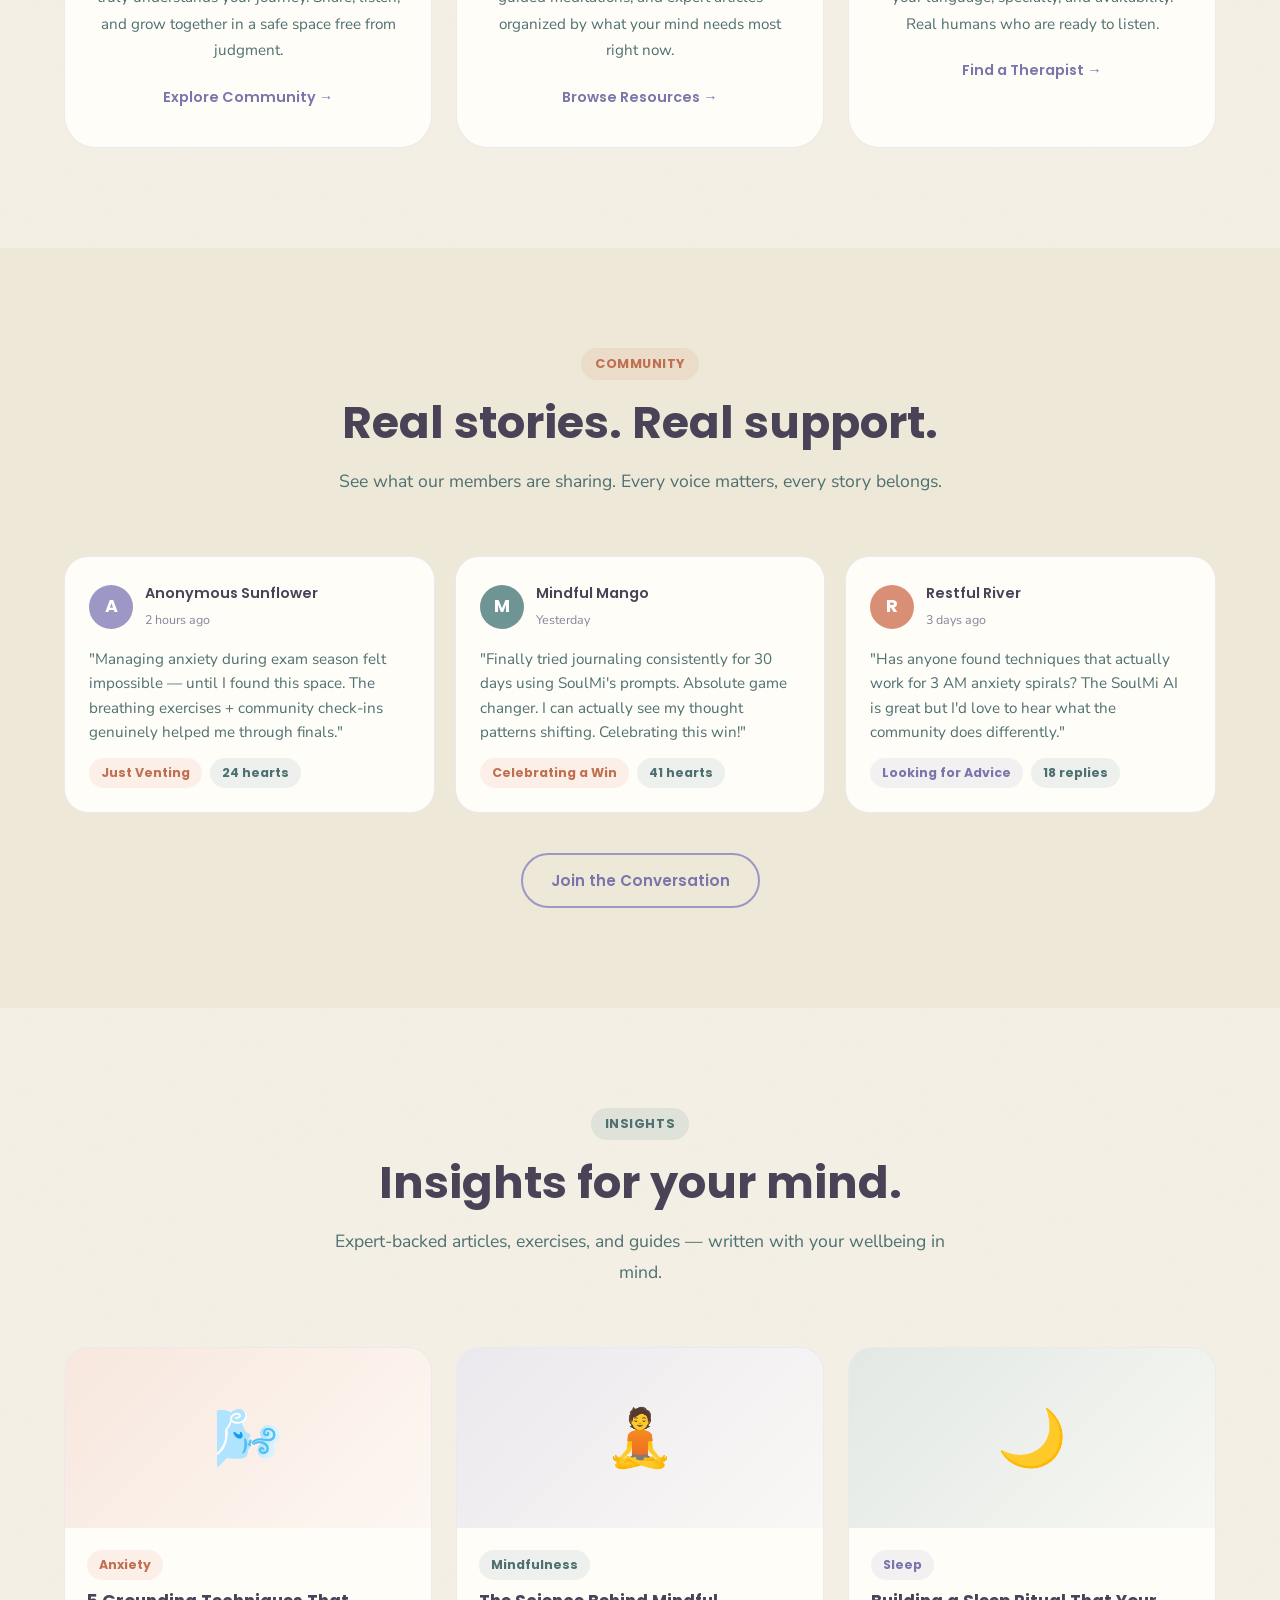
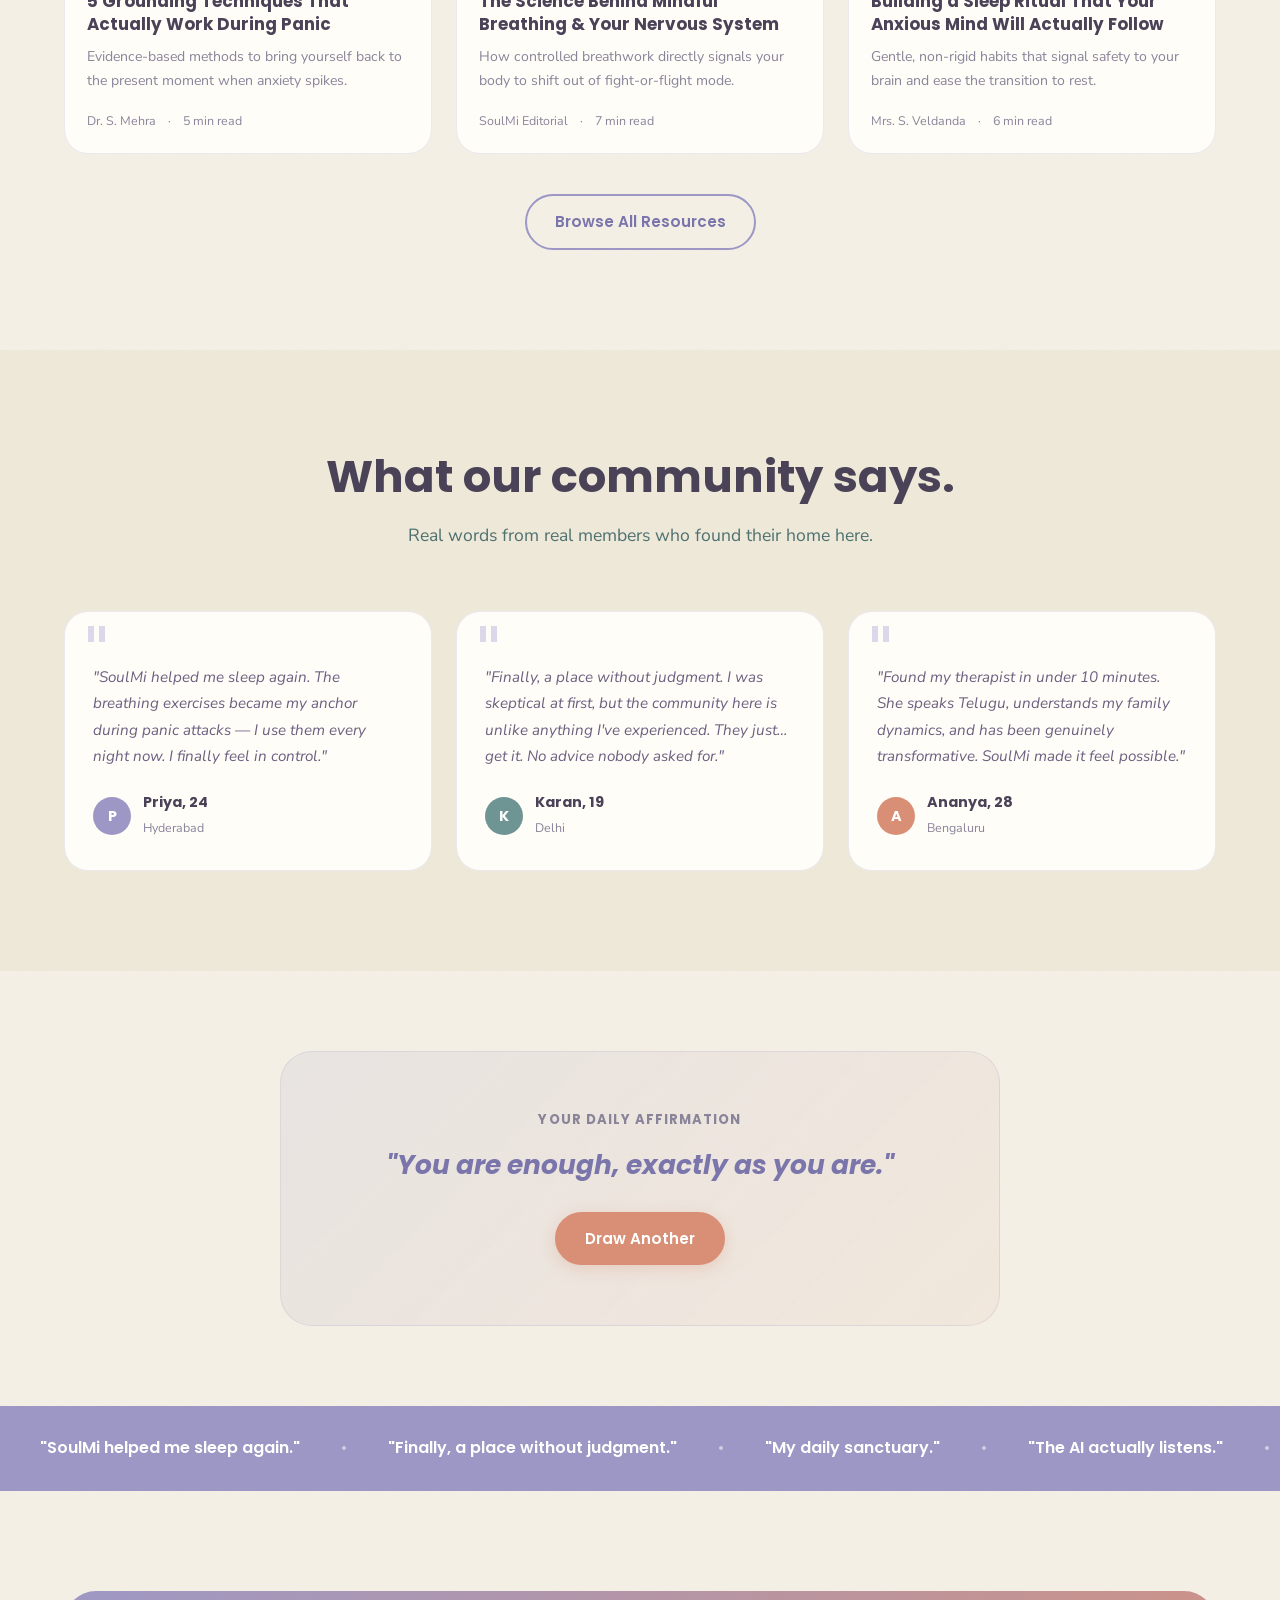
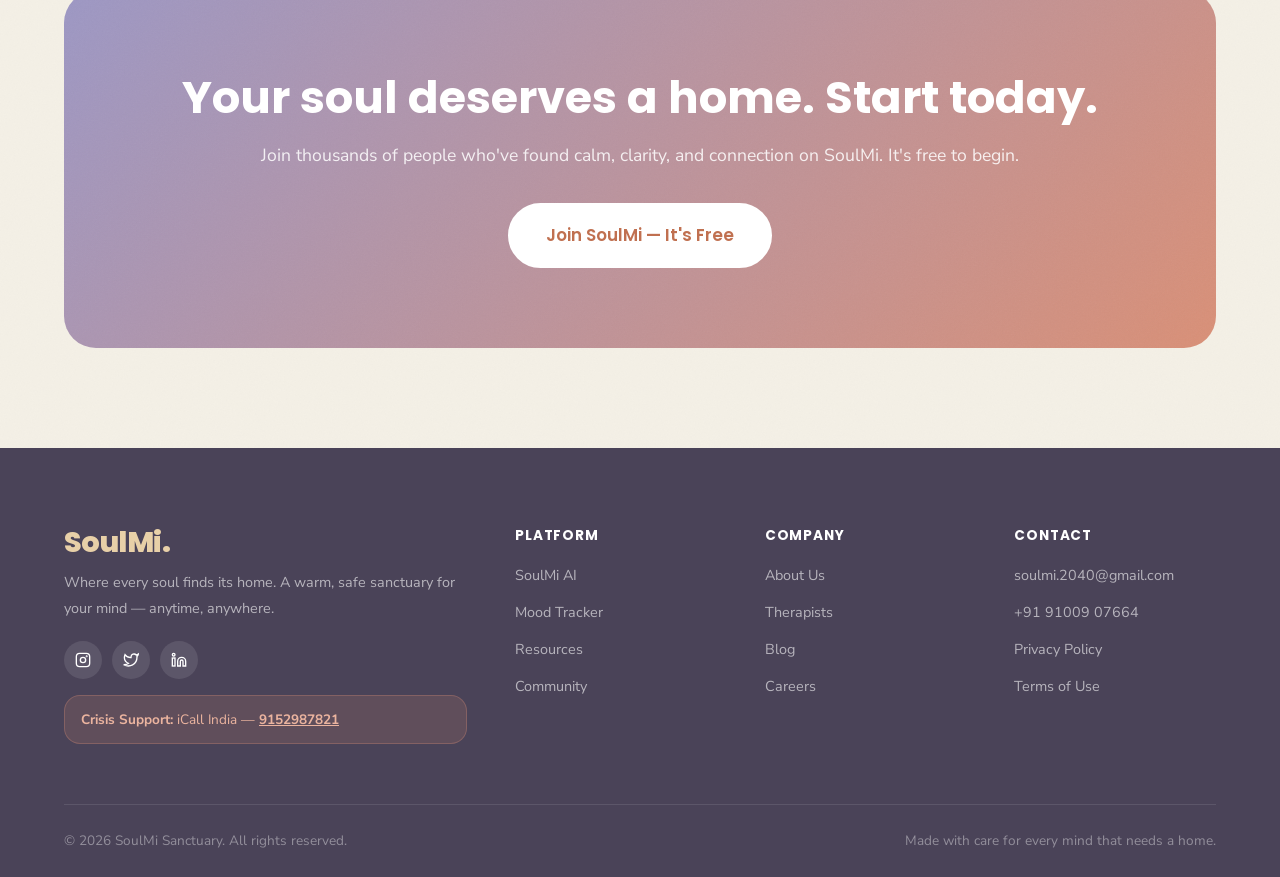
==== commit 217bf1d7: "Complete UI/UX overhaul aligned with Design.md v2.0 design system - Rebuilt index.html, about.html, " ====
--- a/index.html
+++ b/index.html
@@ -3,197 +3,505 @@
 <head>
     <meta charset="UTF-8">
     <meta name="viewport" content="width=device-width, initial-scale=1.0, maximum-scale=1.0, user-scalable=no">
-    <title>SoulMi | A Safe Place for Your Mind</title>
-    <link rel="stylesheet" href="style.css?v=4">
-    <link href="https://fonts.googleapis.com/css2?family=Plus+Jakarta+Sans:wght@300;400;500;600;700&display=swap" rel="stylesheet">
+    <title>SoulMi | A Home for Your Mind</title>
+    <link rel="stylesheet" href="style.css">
+    <link href="https://fonts.googleapis.com/css2?family=Poppins:wght@300;400;500;600;700;800&family=Nunito+Sans:wght@300;400;600;700&display=swap" rel="stylesheet">
 </head>
 <body>
-    <div class="bg-shape shape-1"></div>
-    <div class="bg-shape shape-2"></div>
-
+
+    <!-- ======= NAVBAR ======= -->
     <header id="navbar">
-        <div class="nav-container">
-            <a href="index.html" class="logo">SoulMi<span>.</span></a>
-            <nav class="nav-links">
-                <a href="index.html">Home</a>
-                <a href="about.html">About</a>
-                <a href="therapists.html">Find Therapist</a>
-                <a href="index.html#features">Features</a>
-            </nav>
-            <div class="nav-actions">
-                <div class="theme-toggle" id="theme-toggle" title="Toggle Zen Mode">
-                    <svg class="moon-icon" viewBox="0 0 24 24" fill="none" stroke="currentColor" stroke-width="2"><path d="M21 12.79A9 9 0 1 1 11.21 3 7 7 0 0 0 21 12.79z"></path></svg>
-                    <svg class="sun-icon" viewBox="0 0 24 24" fill="none" stroke="currentColor" stroke-width="2"><circle cx="12" cy="12" r="5"></circle><line x1="12" y1="1" x2="12" y2="3"></line><line x1="12" y1="21" x2="12" y2="23"></line><line x1="4.22" y1="4.22" x2="5.64" y2="5.64"></line><line x1="18.36" y1="18.36" x2="19.78" y2="19.78"></line><line x1="1" y1="12" x2="3" y2="12"></line><line x1="21" y1="12" x2="23" y2="12"></line><line x1="4.22" y1="19.78" x2="5.64" y2="18.36"></line><line x1="18.36" y1="5.64" x2="19.78" y2="4.22"></line></svg>
-                </div>
-                <a href="register.html" class="btn-primary nav-btn">Register</a>
+        <div class="container">
+            <div class="nav-inner">
+                <a href="index.html" class="nav-logo">
+                    <svg class="nav-logo-icon" viewBox="0 0 40 40" fill="none" xmlns="http://www.w3.org/2000/svg">
+                        <path d="M20 4L3 17v21h34V17L20 4z" stroke="#9C97C4" stroke-width="2.5" stroke-linejoin="round" fill="rgba(156,151,196,0.08)"/>
+                        <path d="M14 40V30a6 6 0 0 1 12 0v10" stroke="#D6B583" stroke-width="2" fill="rgba(214,181,131,0.1)"/>
+                        <path d="M20 24s-7-5-7-10c0-3.3 2.7-5 5.5-4 1 .3 1.3 1 1.5 1.5.2-.5.5-1.2 1.5-1.5C24.3 9 27 10.7 27 14c0 5-7 10-7 10z" fill="#D98F76" opacity="0.9"/>
+                    </svg>
+                    <span class="nav-logo-text">SoulMi.</span>
+                </a>
+                <nav class="nav-links">
+                    <a href="index.html" class="active">Home</a>
+                    <a href="about.html">About</a>
+                    <a href="therapists.html">Therapists</a>
+                    <a href="resources.html">Resources</a>
+                    <a href="community.html">Community</a>
+                </nav>
+                <div class="nav-actions">
+                    <a href="tel:9152987821" class="crisis-link">Crisis Help</a>
+                    <div class="theme-toggle" id="theme-toggle" title="Toggle Zen Mode">
+                        <svg class="moon-icon" viewBox="0 0 24 24" fill="none" stroke="currentColor" stroke-width="2"><path d="M21 12.79A9 9 0 1 1 11.21 3 7 7 0 0 0 21 12.79z"/></svg>
+                        <svg class="sun-icon" viewBox="0 0 24 24" fill="none" stroke="currentColor" stroke-width="2"><circle cx="12" cy="12" r="5"/><line x1="12" y1="1" x2="12" y2="3"/><line x1="12" y1="21" x2="12" y2="23"/><line x1="4.22" y1="4.22" x2="5.64" y2="5.64"/><line x1="18.36" y1="18.36" x2="19.78" y2="19.78"/><line x1="1" y1="12" x2="3" y2="12"/><line x1="21" y1="12" x2="23" y2="12"/><line x1="4.22" y1="19.78" x2="5.64" y2="18.36"/><line x1="18.36" y1="5.64" x2="19.78" y2="4.22"/></svg>
+                    </div>
+                    <a href="register.html" class="btn btn-primary btn-sm">Get Started</a>
+                </div>
+                <button class="nav-hamburger" id="nav-hamburger" aria-label="Open menu">
+                    <span></span><span></span><span></span>
+                </button>
             </div>
         </div>
     </header>
 
-    <section id="home" class="hero">
-        <div class="hero-content reveal">
-            <div class="chip">Your emotional support companion</div>
-            <h1>A safe place for your mind to breathe.</h1>
-            <p>SoulMi helps you understand your emotions, connect with professionals, and find a supportive community that truly listens.</p>
-            
-            <div class="mood-widget">
-                <label for="mood-slider">How is your mind feeling right now?</label>
-                <div class="slider-wrapper">
-                    <span class="mood-label">Anxious</span>
-                    <input type="range" id="mood-slider" min="0" max="100" value="80">
-                    <span class="mood-label">Calm</span>
-                </div>
-            </div>
-
-            <div class="hero-actions">
-                <a href="#features" class="btn-primary">Explore Platform</a>
-                <button id="open-breathe" class="btn-secondary" style="border: none;">Take a Breath</button>
-            </div>
-        </div>
-        
-        <div class="hero-visual reveal">
-            <div class="visual-blob"></div>
-            
-            <div class="floating-card card-1">
-                <div class="icon-box lavender">
-                    <svg width="24" height="24" viewBox="0 0 24 24" fill="none" stroke="currentColor" stroke-width="2"><path d="M12 22C17.5228 22 22 17.5228 22 12C22 6.47715 17.5228 2 12 2C6.47715 2 2 6.47715 2 12C2 17.5228 6.47715 22 12 22Z"/><path d="M8 14C8 14 9.5 16 12 16C14.5 16 16 14 16 14"/><path d="M9 9H9.01"/><path d="M15 9H15.01"/></svg>
-                </div>
-                <div class="card-text">
-                    <h4>Mood Tracker</h4>
-                    <p>Feeling Calm today</p>
-                </div>
-            </div>
-
-            <div class="floating-card card-2">
-                <div class="icon-box mint">
-                    <svg width="24" height="24" viewBox="0 0 24 24" fill="none" stroke="currentColor" stroke-width="2"><path d="M21 15a2 2 0 0 1-2 2H7l-4 4V5a2 2 0 0 1 2-2h14a2 2 0 0 1 2 2z"></path></svg>
-                </div>
-                <div class="card-text">
-                    <h4>SoulMi AI</h4>
-                    <p>I'm here for you, always.</p>
-                </div>
-            </div>
-        </div>
-    </section>
-
-    <div id="breathing-modal" class="modal">
+    <!-- Mobile Menu -->
+    <div class="nav-mobile-menu" id="nav-mobile-menu">
+        <button class="nav-mobile-close" id="nav-mobile-close" aria-label="Close menu">×</button>
+        <a href="index.html">Home</a>
+        <a href="about.html">About</a>
+        <a href="therapists.html">Therapists</a>
+        <a href="resources.html">Resources</a>
+        <a href="community.html">Community</a>
+        <a href="register.html" class="btn btn-primary" style="margin-top: 12px;">Get Started</a>
+    </div>
+
+    <!-- ======= HERO ======= -->
+    <section class="hero">
+        <div class="hero-bg">
+            <div class="hero-blob hero-blob-1"></div>
+            <div class="hero-blob hero-blob-2"></div>
+            <div class="hero-blob hero-blob-3"></div>
+        </div>
+        <div class="container">
+            <div class="hero-inner">
+                <div class="hero-content reveal">
+                    <div class="chip chip-lavender hero-tagline-chip">Your emotional support companion</div>
+                    <h1>A home for your <span class="text-gold">mind</span>, and people who <span class="text-lavender">get it.</span></h1>
+                    <p class="hero-sub">SoulMi helps you understand your emotions, connect with certified professionals, and find a community that truly listens — 24/7.</p>
+
+                    <div class="mood-widget">
+                        <label for="mood-slider">How is your mind feeling right now?</label>
+                        <div class="slider-wrapper">
+                            <span class="mood-label">Anxious</span>
+                            <input type="range" id="mood-slider" min="0" max="100" value="70">
+                            <span class="mood-label">Calm</span>
+                        </div>
+                    </div>
+
+                    <div class="hero-ctas">
+                        <a href="register.html" class="btn btn-primary btn-lg">Join SoulMi — It's Free</a>
+                        <button id="open-breathe" class="btn btn-secondary btn-lg">Take a Breath</button>
+                    </div>
+                </div>
+
+                <div class="hero-visual reveal">
+                    <div class="hero-logo-wrap">
+                        <div class="hero-logo-glow"></div>
+                        <svg class="hero-logo-img" viewBox="0 0 200 200" fill="none" xmlns="http://www.w3.org/2000/svg">
+                            <path d="M100 20L18 82v98h164V82L100 20z" stroke="#9C97C4" stroke-width="5" stroke-linejoin="round" fill="rgba(156,151,196,0.06)"/>
+                            <rect x="76" y="140" width="48" height="60" rx="24" stroke="#D6B583" stroke-width="3.5" fill="rgba(214,181,131,0.08)"/>
+                            <path d="M100 115s-28-18-28-38c0-12 9-19 19-16 4 1.2 6.5 4 7.5 7 1-3 3.5-5.8 7.5-7 10-3 19 4 19 16 0 20-25 38-25 38z" fill="#D98F76" opacity="0.88"/>
+                            <rect x="34" y="112" width="32" height="32" rx="10" stroke="#9C97C4" stroke-width="3" fill="rgba(156,151,196,0.08)"/>
+                            <rect x="134" y="112" width="32" height="32" rx="10" stroke="#9C97C4" stroke-width="3" fill="rgba(156,151,196,0.08)"/>
+                        </svg>
+                    </div>
+                    <div class="hero-float-card" style="top: 6%; right: -4%; animation-delay: 1s;">
+                        <div class="float-card-icon float-card-icon-lavender">
+                            <svg width="20" height="20" viewBox="0 0 24 24" fill="none" stroke="currentColor" stroke-width="2"><path d="M12 20V10"/><path d="M18 20V4"/><path d="M6 20v-4"/></svg>
+                        </div>
+                        <div class="float-card-text">
+                            <h5>Mood Tracker</h5>
+                            <p>Feeling Calm today</p>
+                        </div>
+                    </div>
+                    <div class="hero-float-card" style="bottom: 10%; left: -6%; animation-delay: 3.5s;">
+                        <div class="float-card-icon float-card-icon-terracotta">
+                            <svg width="20" height="20" viewBox="0 0 24 24" fill="none" stroke="currentColor" stroke-width="2"><path d="M21 15a2 2 0 0 1-2 2H7l-4 4V5a2 2 0 0 1 2-2h14a2 2 0 0 1 2 2z"/></svg>
+                        </div>
+                        <div class="float-card-text">
+                            <h5>SoulMi AI</h5>
+                            <p>I'm here for you, always.</p>
+                        </div>
+                    </div>
+                </div>
+            </div>
+        </div>
+    </section>
+
+    <!-- ======= TRUST STRIP ======= -->
+    <div class="trust-strip">
+        <div class="container">
+            <div class="trust-strip-inner">
+                <div class="trust-item">
+                    <div class="trust-icon">
+                        <svg viewBox="0 0 24 24" fill="none" stroke="currentColor" stroke-width="2"><path d="M17 21v-2a4 4 0 0 0-4-4H5a4 4 0 0 0-4 4v2"/><circle cx="9" cy="7" r="4"/><path d="M23 21v-2a4 4 0 0 0-3-3.87"/><path d="M16 3.13a4 4 0 0 1 0 7.75"/></svg>
+                    </div>
+                    <div>
+                        <strong>10,000+</strong>
+                        <span>Members worldwide</span>
+                    </div>
+                </div>
+                <div class="trust-divider"></div>
+                <div class="trust-item">
+                    <div class="trust-icon">
+                        <svg viewBox="0 0 24 24" fill="none" stroke="currentColor" stroke-width="2"><path d="M20.84 4.61a5.5 5.5 0 0 0-7.78 0L12 5.67l-1.06-1.06a5.5 5.5 0 0 0-7.78 7.78l1.06 1.06L12 21.23l7.78-7.78 1.06-1.06a5.5 5.5 0 0 0 0-7.78z"/></svg>
+                    </div>
+                    <div>
+                        <strong>Backed by</strong>
+                        <span>Licensed therapists</span>
+                    </div>
+                </div>
+                <div class="trust-divider"></div>
+                <div class="trust-item">
+                    <div class="trust-icon">
+                        <svg viewBox="0 0 24 24" fill="none" stroke="currentColor" stroke-width="2"><path d="M12 22s8-4 8-10V5l-8-3-8 3v7c0 6 8 10 8 10z"/></svg>
+                    </div>
+                    <div>
+                        <strong>100% Private</strong>
+                        <span>Your data, your space</span>
+                    </div>
+                </div>
+                <div class="trust-divider"></div>
+                <div class="trust-item">
+                    <div class="trust-icon">
+                        <svg viewBox="0 0 24 24" fill="none" stroke="currentColor" stroke-width="2"><circle cx="12" cy="12" r="10"/><polyline points="12 6 12 12 16 14"/></svg>
+                    </div>
+                    <div>
+                        <strong>24/7 Support</strong>
+                        <span>AI companion, always on</span>
+                    </div>
+                </div>
+            </div>
+        </div>
+    </div>
+
+    <!-- ======= VALUE PILLARS ======= -->
+    <section class="section">
+        <div class="container">
+            <div class="section-header reveal">
+                <div class="chip chip-lavender">How SoulMi helps</div>
+                <h2>Everything you need in one safe space.</h2>
+                <p>Whether you need a 3 AM listen, structured therapy, or a community — we built this ecosystem for you.</p>
+            </div>
+            <div class="pillars-grid">
+                <div class="pillar-card reveal">
+                    <div class="pillar-icon pillar-icon-lavender">
+                        <svg viewBox="0 0 24 24" fill="none" stroke="currentColor" stroke-width="2"><path d="M17 21v-2a4 4 0 0 0-4-4H5a4 4 0 0 0-4 4v2"/><circle cx="9" cy="7" r="4"/><path d="M23 21v-2a4 4 0 0 0-3-3.87"/><path d="M16 3.13a4 4 0 0 1 0 7.75"/></svg>
+                    </div>
+                    <h3>Find Your People</h3>
+                    <p>Connect with a moderated community that truly understands your journey. Share, listen, and grow together in a safe space free from judgment.</p>
+                    <a href="community.html" class="pillar-link">Explore Community →</a>
+                </div>
+                <div class="pillar-card reveal reveal-delay-1">
+                    <div class="pillar-icon pillar-icon-terracotta">
+                        <svg viewBox="0 0 24 24" fill="none" stroke="currentColor" stroke-width="2"><path d="M4 19.5A2.5 2.5 0 0 1 6.5 17H20"/><path d="M6.5 2H20v20H6.5A2.5 2.5 0 0 1 4 19.5v-15A2.5 2.5 0 0 1 6.5 2z"/></svg>
+                    </div>
+                    <h3>Learn &amp; Grow</h3>
+                    <p>Access our curated library of exercises, guided meditations, and expert articles — organized by what your mind needs most right now.</p>
+                    <a href="resources.html" class="pillar-link">Browse Resources →</a>
+                </div>
+                <div class="pillar-card reveal reveal-delay-2">
+                    <div class="pillar-icon pillar-icon-sage">
+                        <svg viewBox="0 0 24 24" fill="none" stroke="currentColor" stroke-width="2"><path d="M22 16.92v3a2 2 0 0 1-2.18 2 19.79 19.79 0 0 1-8.63-3.07A19.5 19.5 0 0 1 4.69 12a19.79 19.79 0 0 1-3.07-8.67A2 2 0 0 1 3.6 1h3a2 2 0 0 1 2 1.72c.127.96.361 1.903.7 2.81a2 2 0 0 1-.45 2.11L7.91 8.72a16 16 0 0 0 7.37 7.37l.97-.97a2 2 0 0 1 2.11-.45c.907.339 1.85.573 2.81.7A2 2 0 0 1 22 17v-.08z"/></svg>
+                    </div>
+                    <h3>Feel Supported</h3>
+                    <p>Connect with certified therapists who match your language, specialty, and availability. Real humans who are ready to listen.</p>
+                    <a href="therapists.html" class="pillar-link">Find a Therapist →</a>
+                </div>
+            </div>
+        </div>
+    </section>
+
+    <!-- ======= COMMUNITY SPOTLIGHT ======= -->
+    <section class="section section-alt">
+        <div class="container">
+            <div class="section-header reveal">
+                <div class="chip chip-terracotta">Community</div>
+                <h2>Real stories. Real support.</h2>
+                <p>See what our members are sharing. Every voice matters, every story belongs.</p>
+            </div>
+            <div class="spotlight-grid">
+                <div class="spotlight-card reveal">
+                    <div class="spotlight-header">
+                        <div class="avatar avatar-lavender">A</div>
+                        <div>
+                            <span class="spotlight-name">Anonymous Sunflower</span>
+                            <span class="spotlight-time">2 hours ago</span>
+                        </div>
+                    </div>
+                    <p>"Managing anxiety during exam season felt impossible — until I found this space. The breathing exercises + community check-ins genuinely helped me through finals."</p>
+                    <div class="spotlight-footer">
+                        <span class="tag tag-anxiety">Just Venting</span>
+                        <span class="tag tag-mindfulness">24 hearts</span>
+                    </div>
+                </div>
+                <div class="spotlight-card reveal reveal-delay-1">
+                    <div class="spotlight-header">
+                        <div class="avatar avatar-sage">M</div>
+                        <div>
+                            <span class="spotlight-name">Mindful Mango</span>
+                            <span class="spotlight-time">Yesterday</span>
+                        </div>
+                    </div>
+                    <p>"Finally tried journaling consistently for 30 days using SoulMi's prompts. Absolute game changer. I can actually see my thought patterns shifting. Celebrating this win!"</p>
+                    <div class="spotlight-footer">
+                        <span class="tag tag-self-esteem">Celebrating a Win</span>
+                        <span class="tag tag-mindfulness">41 hearts</span>
+                    </div>
+                </div>
+                <div class="spotlight-card reveal reveal-delay-2">
+                    <div class="spotlight-header">
+                        <div class="avatar avatar-terracotta">R</div>
+                        <div>
+                            <span class="spotlight-name">Restful River</span>
+                            <span class="spotlight-time">3 days ago</span>
+                        </div>
+                    </div>
+                    <p>"Has anyone found techniques that actually work for 3 AM anxiety spirals? The SoulMi AI is great but I'd love to hear what the community does differently."</p>
+                    <div class="spotlight-footer">
+                        <span class="tag tag-sleep">Looking for Advice</span>
+                        <span class="tag tag-mindfulness">18 replies</span>
+                    </div>
+                </div>
+            </div>
+            <div style="text-align: center; margin-top: 40px;">
+                <a href="community.html" class="btn btn-secondary">Join the Conversation</a>
+            </div>
+        </div>
+    </section>
+
+    <!-- ======= FEATURED ARTICLES ======= -->
+    <section class="section">
+        <div class="container">
+            <div class="section-header reveal">
+                <div class="chip chip-sage">Insights</div>
+                <h2>Insights for your mind.</h2>
+                <p>Expert-backed articles, exercises, and guides — written with your wellbeing in mind.</p>
+            </div>
+            <div class="articles-grid">
+                <div class="article-card reveal">
+                    <div class="article-thumb article-thumb-terracotta">🌬️</div>
+                    <div class="article-body">
+                        <span class="tag tag-anxiety">Anxiety</span>
+                        <h4>5 Grounding Techniques That Actually Work During Panic</h4>
+                        <p>Evidence-based methods to bring yourself back to the present moment when anxiety spikes.</p>
+                        <div class="article-meta">
+                            <span>Dr. S. Mehra</span>
+                            <span>·</span>
+                            <span>5 min read</span>
+                        </div>
+                    </div>
+                </div>
+                <div class="article-card reveal reveal-delay-1">
+                    <div class="article-thumb article-thumb-lavender">🧘</div>
+                    <div class="article-body">
+                        <span class="tag tag-mindfulness">Mindfulness</span>
+                        <h4>The Science Behind Mindful Breathing &amp; Your Nervous System</h4>
+                        <p>How controlled breathwork directly signals your body to shift out of fight-or-flight mode.</p>
+                        <div class="article-meta">
+                            <span>SoulMi Editorial</span>
+                            <span>·</span>
+                            <span>7 min read</span>
+                        </div>
+                    </div>
+                </div>
+                <div class="article-card reveal reveal-delay-2">
+                    <div class="article-thumb article-thumb-sage">🌙</div>
+                    <div class="article-body">
+                        <span class="tag tag-sleep">Sleep</span>
+                        <h4>Building a Sleep Ritual That Your Anxious Mind Will Actually Follow</h4>
+                        <p>Gentle, non-rigid habits that signal safety to your brain and ease the transition to rest.</p>
+                        <div class="article-meta">
+                            <span>Mrs. S. Veldanda</span>
+                            <span>·</span>
+                            <span>6 min read</span>
+                        </div>
+                    </div>
+                </div>
+            </div>
+            <div style="text-align: center; margin-top: 40px;">
+                <a href="resources.html" class="btn btn-secondary">Browse All Resources</a>
+            </div>
+        </div>
+    </section>
+
+    <!-- ======= TESTIMONIALS ======= -->
+    <section class="section section-alt">
+        <div class="container">
+            <div class="section-header reveal">
+                <h2>What our community says.</h2>
+                <p>Real words from real members who found their home here.</p>
+            </div>
+            <div class="testimonials-grid">
+                <div class="testimonial-card reveal">
+                    <p>"SoulMi helped me sleep again. The breathing exercises became my anchor during panic attacks — I use them every night now. I finally feel in control."</p>
+                    <div class="testimonial-author">
+                        <div class="avatar avatar-lavender" style="width:38px;height:38px;font-size:0.9rem;">P</div>
+                        <div>
+                            <strong>Priya, 24</strong>
+                            <span>Hyderabad</span>
+                        </div>
+                    </div>
+                </div>
+                <div class="testimonial-card reveal reveal-delay-1">
+                    <p>"Finally, a place without judgment. I was skeptical at first, but the community here is unlike anything I've experienced. They just… get it. No advice nobody asked for."</p>
+                    <div class="testimonial-author">
+                        <div class="avatar avatar-sage" style="width:38px;height:38px;font-size:0.9rem;">K</div>
+                        <div>
+                            <strong>Karan, 19</strong>
+                            <span>Delhi</span>
+                        </div>
+                    </div>
+                </div>
+                <div class="testimonial-card reveal reveal-delay-2">
+                    <p>"Found my therapist in under 10 minutes. She speaks Telugu, understands my family dynamics, and has been genuinely transformative. SoulMi made it feel possible."</p>
+                    <div class="testimonial-author">
+                        <div class="avatar avatar-terracotta" style="width:38px;height:38px;font-size:0.9rem;">A</div>
+                        <div>
+                            <strong>Ananya, 28</strong>
+                            <span>Bengaluru</span>
+                        </div>
+                    </div>
+                </div>
+            </div>
+        </div>
+    </section>
+
+    <!-- ======= DAILY AFFIRMATION ======= -->
+    <section class="affirmation-section">
+        <div class="container">
+            <div class="affirmation-card reveal">
+                <h3>Your Daily Affirmation</h3>
+                <p id="affirmation-text">"You are enough, exactly as you are."</p>
+                <button id="new-affirmation" class="btn btn-primary" style="margin-top: 28px;">Draw Another</button>
+            </div>
+        </div>
+    </section>
+
+    <!-- ======= MARQUEE ======= -->
+    <div class="marquee-section" aria-hidden="true">
+        <div class="marquee-track">
+            <span>"SoulMi helped me sleep again."</span><span class="dot">•</span>
+            <span>"Finally, a place without judgment."</span><span class="dot">•</span>
+            <span>"My daily sanctuary."</span><span class="dot">•</span>
+            <span>"The AI actually listens."</span><span class="dot">•</span>
+            <span>"Found my perfect therapist in minutes."</span><span class="dot">•</span>
+            <span>"SoulMi helped me sleep again."</span><span class="dot">•</span>
+            <span>"Finally, a place without judgment."</span><span class="dot">•</span>
+            <span>"My daily sanctuary."</span><span class="dot">•</span>
+            <span>"The AI actually listens."</span><span class="dot">•</span>
+            <span>"Found my perfect therapist in minutes."</span><span class="dot">•</span>
+        </div>
+    </div>
+
+    <!-- ======= CTA BANNER ======= -->
+    <section class="section">
+        <div class="container">
+            <div class="cta-banner reveal">
+                <h2>Your soul deserves a home. Start today.</h2>
+                <p>Join thousands of people who've found calm, clarity, and connection on SoulMi. It's free to begin.</p>
+                <a href="register.html" class="btn btn-white btn-lg">Join SoulMi — It's Free</a>
+            </div>
+        </div>
+    </section>
+
+    <!-- ======= FOOTER ======= -->
+    <footer>
+        <div class="container">
+            <div class="footer-grid">
+                <div class="footer-brand">
+                    <span class="nav-logo-text">SoulMi.</span>
+                    <p>Where every soul finds its home. A warm, safe sanctuary for your mind — anytime, anywhere.</p>
+                    <div class="footer-social">
+                        <a href="#" class="social-btn" aria-label="Instagram">
+                            <svg viewBox="0 0 24 24" fill="none" stroke="currentColor" stroke-width="2"><rect x="2" y="2" width="20" height="20" rx="5"/><circle cx="12" cy="12" r="4"/><circle cx="17.5" cy="6.5" r="0.5" fill="currentColor"/></svg>
+                        </a>
+                        <a href="#" class="social-btn" aria-label="Twitter / X">
+                            <svg viewBox="0 0 24 24" fill="none" stroke="currentColor" stroke-width="2"><path d="M23 3a10.9 10.9 0 0 1-3.14 1.53 4.48 4.48 0 0 0-7.86 3v1A10.66 10.66 0 0 1 3 4s-4 9 5 13a11.64 11.64 0 0 1-7 2c9 5 20 0 20-11.5a4.5 4.5 0 0 0-.08-.83A7.72 7.72 0 0 0 23 3z"/></svg>
+                        </a>
+                        <a href="#" class="social-btn" aria-label="LinkedIn">
+                            <svg viewBox="0 0 24 24" fill="none" stroke="currentColor" stroke-width="2"><path d="M16 8a6 6 0 0 1 6 6v7h-4v-7a2 2 0 0 0-2-2 2 2 0 0 0-2 2v7h-4v-7a6 6 0 0 1 6-6z"/><rect x="2" y="9" width="4" height="12"/><circle cx="4" cy="4" r="2"/></svg>
+                        </a>
+                    </div>
+                    <div class="footer-crisis">
+                        <strong>Crisis Support:</strong> iCall India — <a href="tel:9152987821">9152987821</a>
+                    </div>
+                </div>
+                <div class="footer-col">
+                    <h5>Platform</h5>
+                    <ul>
+                        <li><a href="#">SoulMi AI</a></li>
+                        <li><a href="#">Mood Tracker</a></li>
+                        <li><a href="resources.html">Resources</a></li>
+                        <li><a href="community.html">Community</a></li>
+                    </ul>
+                </div>
+                <div class="footer-col">
+                    <h5>Company</h5>
+                    <ul>
+                        <li><a href="about.html">About Us</a></li>
+                        <li><a href="therapists.html">Therapists</a></li>
+                        <li><a href="#">Blog</a></li>
+                        <li><a href="#">Careers</a></li>
+                    </ul>
+                </div>
+                <div class="footer-col">
+                    <h5>Contact</h5>
+                    <ul>
+                        <li><a href="mailto:soulmi.2040@gmail.com">soulmi.2040@gmail.com</a></li>
+                        <li><a href="tel:+919100907664">+91 91009 07664</a></li>
+                        <li><a href="#">Privacy Policy</a></li>
+                        <li><a href="#">Terms of Use</a></li>
+                    </ul>
+                </div>
+            </div>
+            <div class="footer-bottom">
+                <p>© 2026 SoulMi Sanctuary. All rights reserved.</p>
+                <p>Made with care for every mind that needs a home.</p>
+            </div>
+        </div>
+    </footer>
+
+    <!-- Mobile Bottom Nav -->
+    <nav class="bottom-nav" aria-label="Mobile navigation">
+        <div class="bottom-nav-inner">
+            <a href="index.html" class="bottom-nav-item active">
+                <svg viewBox="0 0 24 24" fill="none" stroke="currentColor" stroke-width="2"><path d="M3 9l9-7 9 7v11a2 2 0 0 1-2 2H5a2 2 0 0 1-2-2z"/><polyline points="9 22 9 12 15 12 15 22"/></svg>
+                <span>Home</span>
+            </a>
+            <a href="community.html" class="bottom-nav-item">
+                <svg viewBox="0 0 24 24" fill="none" stroke="currentColor" stroke-width="2"><path d="M17 21v-2a4 4 0 0 0-4-4H5a4 4 0 0 0-4 4v2"/><circle cx="9" cy="7" r="4"/><path d="M23 21v-2a4 4 0 0 0-3-3.87"/><path d="M16 3.13a4 4 0 0 1 0 7.75"/></svg>
+                <span>Community</span>
+            </a>
+            <a href="resources.html" class="bottom-nav-item">
+                <svg viewBox="0 0 24 24" fill="none" stroke="currentColor" stroke-width="2"><path d="M4 19.5A2.5 2.5 0 0 1 6.5 17H20"/><path d="M6.5 2H20v20H6.5A2.5 2.5 0 0 1 4 19.5v-15A2.5 2.5 0 0 1 6.5 2z"/></svg>
+                <span>Resources</span>
+            </a>
+            <a href="therapists.html" class="bottom-nav-item">
+                <svg viewBox="0 0 24 24" fill="none" stroke="currentColor" stroke-width="2"><circle cx="9" cy="7" r="4"/><path d="M3 21v-2a4 4 0 0 1 4-4h4a4 4 0 0 1 4 4v2"/><path d="M16 3.13a4 4 0 0 1 0 7.75"/><path d="M21 21v-2a4 4 0 0 0-3-3.87"/></svg>
+                <span>Therapists</span>
+            </a>
+        </div>
+    </nav>
+
+    <!-- ======= BREATHING MODAL ======= -->
+    <div id="breathing-modal" class="modal" role="dialog" aria-modal="true" aria-label="Breathing exercise">
         <div class="modal-content">
-            <button id="close-breathe" class="close-btn">&times;</button>
+            <button id="close-breathe" class="modal-close" aria-label="Close">×</button>
             <h2 id="breathe-text">Ready?</h2>
             <div class="breathe-circle-container">
                 <div class="breathe-circle"></div>
             </div>
-            <p>Follow the circle to find your center.</p>
+            <p>Follow the circle. Breathe with it.</p>
         </div>
     </div>
 
-    <section id="therapists" class="therapists-section">
-        <div class="section-header reveal">
-            <h2>Find your perfect match.</h2>
-            <p>Swipe through certified professionals ready to listen.</p>
-        </div>
-        
-        <div class="therapist-slider" id="therapist-slider">
-            <div class="therapist-card">
-                <div class="t-image t1"></div>
-                <h4>Mrs. Soujanya Yanamandra</h4>
-                <p>Child & Adolescent Mental Health</p>
-                <a href="therapists.html" class="t-action" style="text-decoration: none; display: inline-block;">View Directory</a>
-            </div>
-            <div class="therapist-card">
-                <div class="t-image t2"></div>
-                <h4>Mrs. Srinidhi Veldanda</h4>
-                <p>Emotional Trauma Healing</p>
-                <a href="therapists.html" class="t-action" style="text-decoration: none; display: inline-block;">View Directory</a>
-            </div>
-        </div>
-    </section>
-
-    <section id="features" class="features">
-        <div class="section-header reveal">
-            <h2>Everything you need, in one safe space.</h2>
-        </div>
-        <div class="features-grid">
-            <div class="feature-card reveal">
-                <div class="feature-icon"><svg viewBox="0 0 24 24" fill="none" stroke="currentColor" stroke-width="2"><path d="M12 2a2 2 0 0 1 2 2c0 1.1-.9 2-2 2s-2-.9-2-2 .9-2 2-2zm0 6c4.41 0 8 3.59 8 8v4H4v-4c0-4.41 3.59-8 8-8z"/></svg></div>
-                <h3>SoulMi AI Chatbot</h3>
-                <p>Your 24/7 AI buddy who listens and holds you through everything your mind tells you is too much.</p>
-            </div>
-            <div class="feature-card reveal">
-                <div class="feature-icon"><svg viewBox="0 0 24 24" fill="none" stroke="currentColor" stroke-width="2"><path d="M12 20V10"/><path d="M18 20V4"/><path d="M6 20v-4"/></svg></div>
-                <h3>Mood Tracker</h3>
-                <p>Track how you feel each day while SoulMi organizes your patterns to help you understand your emotions.</p>
-            </div>
-            <div class="feature-card reveal">
-                <div class="feature-icon"><svg viewBox="0 0 24 24" fill="none" stroke="currentColor" stroke-width="2"><circle cx="12" cy="12" r="10"/><path d="M8 14s1.5 2 4 2 4-2 4-2"/><line x1="9" y1="9" x2="9.01" y2="9"/><line x1="15" y1="9" x2="15.01" y2="9"/></svg></div>
-                <h3>Communities</h3>
-                <p>Connect with others who understand your journey in a moderated, safe, and supportive environment.</p>
-            </div>
-        </div>
-    </section>
-
-    <section class="affirmation-section reveal">
-        <div class="affirmation-card">
-            <h3>Your Daily Affirmation</h3>
-            <p id="affirmation-text">"You are enough just as you are."</p>
-            <button id="new-affirmation" class="btn-primary" style="margin-top: 20px;">Draw Another</button>
-        </div>
-    </section>
-
-    <div class="marquee-section">
-        <div class="marquee-content">
-            <span>"SoulMi helped me sleep again."</span> • 
-            <span>"Finally, a place without judgment."</span> • 
-            <span>"My daily sanctuary."</span> • 
-            <span>"The AI actually understands me."</span> • 
-            <span>"Found my perfect therapist in minutes."</span> • 
-            <span>"SoulMi helped me sleep again."</span> • 
-            <span>"Finally, a place without judgment."</span> • 
-            <span>"My daily sanctuary."</span>
-        </div>
-    </div>
-
-    <section id="register" class="cta-section reveal">
-        <div class="cta-glass-box">
-            <h2>Ready to Begin Your Journey?</h2>
-            <p>Join our community and take the first step towards understanding your emotions.</p>
-            <a href="register.html" class="btn-primary">Register</a>
-        </div>
-    </section>
-
-    <footer>
-        <div class="footer-grid">
-            <div class="footer-brand">
-                <h3>SoulMi<span>.</span></h3>
-                <p>Where every soul finds its home.</p>
-            </div>
-            <div class="footer-contact">
-                <h4>Contact</h4>
-                <p>+91 9100907664</p>
-                <p>soulmi.2040@gmail.com</p>
-            </div>
-        </div>
-        <div class="footer-bottom">
-            <p>&copy; 2026 SoulMi Sanctuary. All rights reserved.</p>
-        </div>
-    </footer>
-
+    <!-- ======= AI CHAT WIDGET ======= -->
     <div class="chat-widget">
-        <button id="chat-toggle" class="chat-btn">
-            <svg viewBox="0 0 24 24" fill="none" stroke="currentColor" stroke-width="2"><path d="M21 15a2 2 0 0 1-2 2H7l-4 4V5a2 2 0 0 1 2-2h14a2 2 0 0 1 2 2z"></path></svg>
+        <button id="chat-toggle" class="chat-btn" aria-label="Open SoulMi AI chat">
+            <svg viewBox="0 0 24 24" fill="none" stroke="currentColor" stroke-width="2"><path d="M21 15a2 2 0 0 1-2 2H7l-4 4V5a2 2 0 0 1 2-2h14a2 2 0 0 1 2 2z"/></svg>
         </button>
-        <div class="chat-window" id="chat-window">
+        <div class="chat-window" id="chat-window" role="dialog" aria-label="SoulMi AI Chat">
             <div class="chat-header">
                 <div class="chat-title">
                     <div class="online-dot"></div> SoulMi AI
                 </div>
-                <button id="close-chat">×</button>
+                <button id="close-chat" aria-label="Close chat">×</button>
             </div>
             <div class="chat-body" id="chat-body">
-                <div class="message ai-msg">Hi there. I'm SoulMi. This is a safe space. How are you feeling right now?</div>
+                <div class="message ai-msg">Hi there. I'm SoulMi. This is a safe space — no judgment, just care. How are you feeling right now?</div>
             </div>
             <div class="chat-input">
-                <input type="text" id="chat-input-field" placeholder="Type a message...">
+                <input type="text" id="chat-input-field" placeholder="Type a message..." aria-label="Chat message">
                 <button id="send-btn">Send</button>
             </div>
         </div>
@@ -201,4 +509,4 @@
 
     <script src="script.js"></script>
 </body>
-</html>+</html>
--- a/style.css
+++ b/style.css
@@ -1,556 +1,2524 @@
-/* --- Variables & Zen Mode Themes --- */
+/* ============================================
+   SoulMi Design System v2.0
+   Brand: Warm, calm, safe, gently optimistic
+   ============================================ */
+
+/* --- Google Fonts Import --- */
+@import url('https://fonts.googleapis.com/css2?family=Poppins:wght@300;400;500;600;700;800&family=Nunito+Sans:wght@300;400;600;700&display=swap');
+
+/* --- CSS Custom Properties --- */
 :root {
-    --primary-lavender: #9b8cf1;
-    --primary-hover: #8371eb;
-    --soft-blue: #a3c4f3;
-    --mint: #8ee4af;
-    --bg-light: #f4f6fa;
-    --text-dark: #2d3748;
-    --text-muted: #718096;
-    --glass-bg: rgba(255, 255, 255, 0.65);
-    --glass-border: rgba(255, 255, 255, 0.5);
-    --shadow-soft: 0 10px 40px rgba(155, 140, 241, 0.08);
-    --nav-bg: rgba(255, 255, 255, 0.85);
-    --transition: all 0.4s cubic-bezier(0.25, 0.8, 0.25, 1);
-}
-
+  /* Brand Colors */
+  --cream:        #F4F0E6;
+  --cream-dark:   #EDE8D8;
+  --lavender:     #9C97C4;
+  --lavender-light: #C4C1E0;
+  --lavender-dark:  #7A75AA;
+  --terracotta:   #D98F76;
+  --terracotta-light: #EBB49F;
+  --terracotta-dark:  #C07050;
+  --sage:         #6F9494;
+  --sage-light:   #9DBABA;
+  --sage-dark:    #4E7070;
+  --gold:         #D6B583;
+  --gold-light:   #E8D0A8;
+  --gold-dark:    #B89060;
+  --charcoal:     #4A4358;
+  --charcoal-light: #6B6080;
+
+  /* Semantic Colors */
+  --bg:           var(--cream);
+  --bg-card:      #FFFDF8;
+  --text-primary: var(--charcoal);
+  --text-secondary: var(--sage-dark);
+  --text-muted:   #8A849A;
+  --border:       rgba(156, 151, 196, 0.2);
+  --shadow-sm:    0 2px 12px rgba(74, 67, 88, 0.06);
+  --shadow-md:    0 8px 32px rgba(74, 67, 88, 0.10);
+  --shadow-lg:    0 20px 60px rgba(74, 67, 88, 0.12);
+
+  /* Typography */
+  --font-head:    'Poppins', sans-serif;
+  --font-body:    'Nunito Sans', sans-serif;
+
+  /* Spacing */
+  --radius-sm:    10px;
+  --radius-md:    16px;
+  --radius-lg:    24px;
+  --radius-xl:    32px;
+  --radius-pill:  999px;
+
+  /* Transitions */
+  --ease:         cubic-bezier(0.25, 0.8, 0.25, 1);
+  --transition:   all 0.35s var(--ease);
+}
+
+/* --- Reset & Base --- */
+*, *::before, *::after { margin: 0; padding: 0; box-sizing: border-box; }
+
+html {
+  scroll-behavior: smooth;
+  font-size: 16px;
+}
+
+html, body {
+  overflow-x: hidden;
+  max-width: 100vw;
+  width: 100%;
+}
+
+body {
+  font-family: var(--font-body);
+  background-color: var(--bg);
+  color: var(--text-primary);
+  line-height: 1.7;
+  font-size: 1rem;
+  /* Subtle paper grain texture */
+  background-image: url("data:image/svg+xml,%3Csvg xmlns='http://www.w3.org/2000/svg' width='300' height='300'%3E%3Cfilter id='noise'%3E%3CfeTurbulence type='fractalNoise' baseFrequency='0.65' numOctaves='3' stitchTiles='stitch'/%3E%3CfeColorMatrix type='saturate' values='0'/%3E%3C/filter%3E%3Crect width='300' height='300' filter='url(%23noise)' opacity='0.03'/%3E%3C/svg%3E");
+}
+
+img { max-width: 100%; height: auto; display: block; }
+a { text-decoration: none; color: inherit; }
+button { font-family: var(--font-body); cursor: pointer; }
+ul, ol { list-style: none; }
+
+/* --- Typography Scale --- */
+h1, h2, h3, h4, h5 {
+  font-family: var(--font-head);
+  color: var(--charcoal);
+  line-height: 1.2;
+  font-weight: 700;
+}
+
+h1 { font-size: clamp(2.2rem, 5vw, 3.8rem); }
+h2 { font-size: clamp(1.8rem, 4vw, 2.8rem); }
+h3 { font-size: clamp(1.3rem, 3vw, 1.8rem); }
+h4 { font-size: 1.2rem; }
+
+p { color: var(--text-secondary); line-height: 1.75; }
+
+/* ============================================
+   LAYOUT UTILITIES
+   ============================================ */
+
+.container {
+  max-width: 1200px;
+  margin: 0 auto;
+  padding: 0 24px;
+}
+
+.section {
+  padding: 100px 0;
+}
+
+.section-sm {
+  padding: 60px 0;
+}
+
+.section-header {
+  text-align: center;
+  max-width: 640px;
+  margin: 0 auto 60px;
+}
+
+.section-header .chip {
+  margin-bottom: 16px;
+}
+
+.section-header h2 {
+  margin-bottom: 16px;
+}
+
+.section-header p {
+  font-size: 1.1rem;
+}
+
+/* ============================================
+   COMPONENTS
+   ============================================ */
+
+/* --- Chip / Badge --- */
+.chip {
+  display: inline-flex;
+  align-items: center;
+  gap: 6px;
+  padding: 5px 14px;
+  border-radius: var(--radius-pill);
+  font-size: 0.8rem;
+  font-weight: 700;
+  font-family: var(--font-head);
+  letter-spacing: 0.04em;
+  text-transform: uppercase;
+}
+
+.chip-lavender { background: rgba(156, 151, 196, 0.15); color: var(--lavender-dark); }
+.chip-terracotta { background: rgba(217, 143, 118, 0.15); color: var(--terracotta-dark); }
+.chip-sage { background: rgba(111, 148, 148, 0.15); color: var(--sage-dark); }
+.chip-gold { background: rgba(214, 181, 131, 0.2); color: var(--gold-dark); }
+
+/* --- Buttons --- */
+.btn {
+  display: inline-flex;
+  align-items: center;
+  justify-content: center;
+  gap: 8px;
+  padding: 13px 28px;
+  border-radius: var(--radius-pill);
+  font-family: var(--font-head);
+  font-weight: 600;
+  font-size: 0.95rem;
+  border: 2px solid transparent;
+  transition: var(--transition);
+  white-space: nowrap;
+  cursor: pointer;
+  text-decoration: none;
+}
+
+.btn-primary {
+  background: var(--terracotta);
+  color: white;
+  border-color: var(--terracotta);
+  box-shadow: 0 4px 16px rgba(217, 143, 118, 0.3);
+}
+
+.btn-primary:hover {
+  background: var(--terracotta-dark);
+  border-color: var(--terracotta-dark);
+  transform: translateY(-2px);
+  box-shadow: 0 8px 24px rgba(217, 143, 118, 0.4);
+}
+
+.btn-secondary {
+  background: transparent;
+  color: var(--lavender-dark);
+  border-color: var(--lavender);
+}
+
+.btn-secondary:hover {
+  background: rgba(156, 151, 196, 0.1);
+  transform: translateY(-2px);
+}
+
+.btn-ghost {
+  background: transparent;
+  color: var(--charcoal);
+  border-color: var(--border);
+}
+
+.btn-ghost:hover {
+  background: var(--cream-dark);
+}
+
+.btn-sm {
+  padding: 9px 20px;
+  font-size: 0.85rem;
+}
+
+.btn-lg {
+  padding: 16px 36px;
+  font-size: 1.05rem;
+}
+
+/* --- Card --- */
+.card {
+  background: var(--bg-card);
+  border: 1px solid var(--border);
+  border-radius: var(--radius-lg);
+  box-shadow: var(--shadow-sm);
+  transition: var(--transition);
+  overflow: hidden;
+}
+
+.card:hover {
+  transform: translateY(-6px);
+  box-shadow: var(--shadow-md);
+}
+
+.card-body {
+  padding: 28px;
+}
+
+/* --- Tag Pills --- */
+.tag {
+  display: inline-block;
+  padding: 4px 12px;
+  border-radius: var(--radius-pill);
+  font-size: 0.78rem;
+  font-weight: 700;
+  font-family: var(--font-head);
+}
+
+.tag-anxiety { background: rgba(217, 143, 118, 0.12); color: var(--terracotta-dark); }
+.tag-mindfulness { background: rgba(111, 148, 148, 0.12); color: var(--sage-dark); }
+.tag-sleep { background: rgba(156, 151, 196, 0.12); color: var(--lavender-dark); }
+.tag-relationships { background: rgba(214, 181, 131, 0.15); color: var(--gold-dark); }
+.tag-self-esteem { background: rgba(217, 143, 118, 0.12); color: var(--terracotta-dark); }
+.tag-community { background: rgba(111, 148, 148, 0.12); color: var(--sage-dark); }
+
+/* --- Form Inputs --- */
+.form-group {
+  display: flex;
+  flex-direction: column;
+  gap: 8px;
+}
+
+.form-group label {
+  font-family: var(--font-head);
+  font-size: 0.9rem;
+  font-weight: 600;
+  color: var(--charcoal);
+}
+
+.form-group input,
+.form-group select,
+.form-group textarea {
+  width: 100%;
+  padding: 14px 18px;
+  border-radius: var(--radius-md);
+  border: 1.5px solid var(--border);
+  background: var(--cream);
+  color: var(--charcoal);
+  font-family: var(--font-body);
+  font-size: 1rem;
+  outline: none;
+  transition: var(--transition);
+}
+
+.form-group input:focus,
+.form-group select:focus,
+.form-group textarea:focus {
+  border-color: var(--lavender);
+  background: white;
+  box-shadow: 0 0 0 4px rgba(156, 151, 196, 0.12);
+}
+
+.form-group input::placeholder {
+  color: var(--text-muted);
+}
+
+/* ============================================
+   SCROLL REVEAL
+   ============================================ */
+.reveal {
+  opacity: 0;
+  transform: translateY(28px);
+  transition: opacity 0.7s var(--ease), transform 0.7s var(--ease);
+}
+
+.reveal.active {
+  opacity: 1;
+  transform: translateY(0);
+}
+
+.reveal-delay-1 { transition-delay: 0.1s; }
+.reveal-delay-2 { transition-delay: 0.2s; }
+.reveal-delay-3 { transition-delay: 0.3s; }
+
+/* ============================================
+   NAVIGATION
+   ============================================ */
+#navbar {
+  position: fixed;
+  top: 0;
+  left: 0;
+  right: 0;
+  z-index: 1000;
+  padding: 18px 0;
+  transition: var(--transition);
+}
+
+#navbar.scrolled {
+  background: rgba(244, 240, 230, 0.92);
+  backdrop-filter: blur(16px);
+  -webkit-backdrop-filter: blur(16px);
+  box-shadow: 0 2px 20px rgba(74, 67, 88, 0.07);
+  padding: 12px 0;
+}
+
+.nav-inner {
+  display: flex;
+  align-items: center;
+  justify-content: space-between;
+  gap: 24px;
+}
+
+/* Logo */
+.nav-logo {
+  display: flex;
+  align-items: center;
+  gap: 10px;
+  text-decoration: none;
+  flex-shrink: 0;
+}
+
+.nav-logo-icon {
+  width: 38px;
+  height: 38px;
+  flex-shrink: 0;
+}
+
+.nav-logo-text {
+  font-family: var(--font-head);
+  font-size: 1.55rem;
+  font-weight: 800;
+  color: var(--gold);
+  letter-spacing: -0.02em;
+  line-height: 1;
+}
+
+/* Nav Links */
+.nav-links {
+  display: flex;
+  align-items: center;
+  gap: 4px;
+}
+
+.nav-links a {
+  font-family: var(--font-head);
+  font-size: 0.9rem;
+  font-weight: 600;
+  color: var(--charcoal-light);
+  padding: 8px 14px;
+  border-radius: var(--radius-pill);
+  transition: var(--transition);
+}
+
+.nav-links a:hover,
+.nav-links a.active {
+  color: var(--lavender-dark);
+  background: rgba(156, 151, 196, 0.1);
+}
+
+/* Nav Actions */
+.nav-actions {
+  display: flex;
+  align-items: center;
+  gap: 12px;
+  flex-shrink: 0;
+}
+
+.crisis-link {
+  font-family: var(--font-head);
+  font-size: 0.8rem;
+  font-weight: 600;
+  color: var(--sage-dark);
+  padding: 6px 12px;
+  border-radius: var(--radius-pill);
+  border: 1px solid var(--sage-light);
+  transition: var(--transition);
+}
+
+.crisis-link:hover {
+  background: var(--sage-light);
+  color: white;
+}
+
+/* Mobile Hamburger */
+.nav-hamburger {
+  display: none;
+  flex-direction: column;
+  gap: 5px;
+  background: none;
+  border: none;
+  padding: 4px;
+  cursor: pointer;
+}
+
+.nav-hamburger span {
+  display: block;
+  width: 24px;
+  height: 2px;
+  background: var(--charcoal);
+  border-radius: 2px;
+  transition: var(--transition);
+}
+
+/* Mobile Menu */
+.nav-mobile-menu {
+  display: none;
+  position: fixed;
+  inset: 0;
+  background: rgba(244, 240, 230, 0.98);
+  backdrop-filter: blur(20px);
+  z-index: 999;
+  flex-direction: column;
+  align-items: center;
+  justify-content: center;
+  gap: 20px;
+}
+
+.nav-mobile-menu.open {
+  display: flex;
+}
+
+.nav-mobile-menu a {
+  font-family: var(--font-head);
+  font-size: 1.8rem;
+  font-weight: 700;
+  color: var(--charcoal);
+  transition: var(--transition);
+}
+
+.nav-mobile-menu a:hover {
+  color: var(--lavender-dark);
+}
+
+.nav-mobile-close {
+  position: absolute;
+  top: 24px;
+  right: 24px;
+  background: none;
+  border: none;
+  font-size: 2rem;
+  color: var(--charcoal);
+  cursor: pointer;
+}
+
+/* ============================================
+   MOBILE BOTTOM NAV
+   ============================================ */
+.bottom-nav {
+  display: none;
+  position: fixed;
+  bottom: 0;
+  left: 0;
+  right: 0;
+  background: rgba(244, 240, 230, 0.96);
+  backdrop-filter: blur(16px);
+  border-top: 1px solid var(--border);
+  padding: 10px 0 env(safe-area-inset-bottom, 10px);
+  z-index: 900;
+}
+
+.bottom-nav-inner {
+  display: flex;
+  justify-content: space-around;
+  align-items: center;
+}
+
+.bottom-nav-item {
+  display: flex;
+  flex-direction: column;
+  align-items: center;
+  gap: 3px;
+  padding: 6px 16px;
+  border-radius: var(--radius-md);
+  color: var(--text-muted);
+  font-size: 0.7rem;
+  font-family: var(--font-head);
+  font-weight: 600;
+  transition: var(--transition);
+  text-decoration: none;
+}
+
+.bottom-nav-item svg {
+  width: 22px;
+  height: 22px;
+}
+
+.bottom-nav-item.active,
+.bottom-nav-item:hover {
+  color: var(--lavender-dark);
+}
+
+/* ============================================
+   HERO SECTION
+   ============================================ */
+.hero {
+  min-height: 100vh;
+  display: flex;
+  align-items: center;
+  position: relative;
+  overflow: hidden;
+  padding: 140px 0 80px;
+}
+
+.hero-bg {
+  position: absolute;
+  inset: 0;
+  z-index: 0;
+  overflow: hidden;
+}
+
+.hero-blob {
+  position: absolute;
+  border-radius: 50%;
+  filter: blur(80px);
+  opacity: 0.35;
+  animation: blobFloat 12s ease-in-out infinite alternate;
+}
+
+.hero-blob-1 {
+  width: 500px;
+  height: 500px;
+  background: var(--lavender);
+  top: -10%;
+  right: -5%;
+  animation-delay: 0s;
+}
+
+.hero-blob-2 {
+  width: 400px;
+  height: 400px;
+  background: var(--terracotta);
+  bottom: 5%;
+  left: -8%;
+  animation-delay: 3s;
+}
+
+.hero-blob-3 {
+  width: 300px;
+  height: 300px;
+  background: var(--sage);
+  top: 30%;
+  left: 30%;
+  animation-delay: 6s;
+  opacity: 0.2;
+}
+
+@keyframes blobFloat {
+  0% { transform: translate(0, 0) scale(1); }
+  100% { transform: translate(40px, 30px) scale(1.08); }
+}
+
+.hero-inner {
+  position: relative;
+  z-index: 1;
+  display: grid;
+  grid-template-columns: 1fr 1fr;
+  gap: 60px;
+  align-items: center;
+}
+
+.hero-content {
+  display: flex;
+  flex-direction: column;
+  gap: 24px;
+}
+
+.hero-tagline-chip {
+  align-self: flex-start;
+}
+
+.hero h1 {
+  font-size: clamp(2.4rem, 5vw, 4rem);
+  font-weight: 800;
+  color: var(--charcoal);
+  line-height: 1.15;
+  letter-spacing: -0.03em;
+}
+
+.hero h1 .text-gold {
+  color: var(--gold);
+}
+
+.hero h1 .text-lavender {
+  color: var(--lavender-dark);
+}
+
+.hero-sub {
+  font-size: 1.15rem;
+  color: var(--text-secondary);
+  max-width: 480px;
+}
+
+.hero-ctas {
+  display: flex;
+  gap: 14px;
+  flex-wrap: wrap;
+}
+
+/* Hero Visual */
+.hero-visual {
+  display: flex;
+  justify-content: center;
+  align-items: center;
+  position: relative;
+  min-height: 460px;
+}
+
+.hero-logo-wrap {
+  position: relative;
+  display: flex;
+  justify-content: center;
+  align-items: center;
+}
+
+.hero-logo-glow {
+  position: absolute;
+  width: 340px;
+  height: 340px;
+  border-radius: 50%;
+  background: radial-gradient(circle, rgba(217,143,118,0.28) 0%, rgba(156,151,196,0.2) 50%, transparent 70%);
+  animation: heartbeat 4s ease-in-out infinite;
+}
+
+@keyframes heartbeat {
+  0%, 100% { transform: scale(1); opacity: 0.7; }
+  50% { transform: scale(1.06); opacity: 1; }
+}
+
+.hero-logo-img {
+  width: 280px;
+  height: 280px;
+  object-fit: contain;
+  position: relative;
+  z-index: 1;
+  animation: floatLogo 6s ease-in-out infinite;
+  /* If logo image not yet available, show SVG fallback */
+}
+
+@keyframes floatLogo {
+  0%, 100% { transform: translateY(0); }
+  50% { transform: translateY(-16px); }
+}
+
+/* Floating cards on hero */
+.hero-float-card {
+  position: absolute;
+  background: rgba(255, 253, 248, 0.85);
+  backdrop-filter: blur(12px);
+  border: 1px solid var(--border);
+  border-radius: var(--radius-md);
+  padding: 14px 18px;
+  box-shadow: var(--shadow-md);
+  display: flex;
+  align-items: center;
+  gap: 12px;
+  animation: float 6s ease-in-out infinite;
+  white-space: nowrap;
+}
+
+.hero-float-card:nth-child(3) { top: 8%; right: -5%; animation-delay: 1s; }
+.hero-float-card:nth-child(4) { bottom: 12%; left: -8%; animation-delay: 3.5s; }
+
+@keyframes float {
+  0%, 100% { transform: translateY(0); }
+  50% { transform: translateY(-12px); }
+}
+
+.float-card-icon {
+  width: 40px;
+  height: 40px;
+  border-radius: 50%;
+  display: flex;
+  align-items: center;
+  justify-content: center;
+  flex-shrink: 0;
+}
+
+.float-card-icon-lavender { background: rgba(156, 151, 196, 0.2); color: var(--lavender-dark); }
+.float-card-icon-terracotta { background: rgba(217, 143, 118, 0.2); color: var(--terracotta-dark); }
+.float-card-icon-sage { background: rgba(111, 148, 148, 0.2); color: var(--sage-dark); }
+
+.float-card-text h5 {
+  font-size: 0.9rem;
+  color: var(--charcoal);
+  font-family: var(--font-head);
+}
+
+.float-card-text p {
+  font-size: 0.8rem;
+  color: var(--text-muted);
+}
+
+/* ============================================
+   TRUST STRIP
+   ============================================ */
+.trust-strip {
+  background: var(--cream-dark);
+  border-top: 1px solid var(--border);
+  border-bottom: 1px solid var(--border);
+  padding: 28px 0;
+}
+
+.trust-strip-inner {
+  display: flex;
+  align-items: center;
+  justify-content: center;
+  flex-wrap: wrap;
+  gap: 40px;
+}
+
+.trust-item {
+  display: flex;
+  align-items: center;
+  gap: 10px;
+}
+
+.trust-icon {
+  width: 36px;
+  height: 36px;
+  border-radius: 50%;
+  background: white;
+  display: flex;
+  align-items: center;
+  justify-content: center;
+  box-shadow: var(--shadow-sm);
+  color: var(--lavender-dark);
+  flex-shrink: 0;
+}
+
+.trust-icon svg { width: 18px; height: 18px; }
+
+.trust-item strong {
+  font-family: var(--font-head);
+  font-size: 1.1rem;
+  color: var(--charcoal);
+  display: block;
+  line-height: 1;
+}
+
+.trust-item span {
+  font-size: 0.8rem;
+  color: var(--text-muted);
+}
+
+.trust-divider {
+  width: 1px;
+  height: 32px;
+  background: var(--border);
+}
+
+/* ============================================
+   VALUE PILLARS (Bento Grid)
+   ============================================ */
+.pillars-grid {
+  display: grid;
+  grid-template-columns: repeat(3, 1fr);
+  gap: 24px;
+}
+
+.pillar-card {
+  background: var(--bg-card);
+  border: 1px solid var(--border);
+  border-radius: var(--radius-xl);
+  padding: 36px 28px;
+  text-align: center;
+  transition: var(--transition);
+}
+
+.pillar-card:hover {
+  transform: translateY(-8px);
+  box-shadow: var(--shadow-md);
+}
+
+.pillar-icon {
+  width: 64px;
+  height: 64px;
+  border-radius: var(--radius-lg);
+  display: flex;
+  align-items: center;
+  justify-content: center;
+  margin: 0 auto 20px;
+}
+
+.pillar-icon svg { width: 30px; height: 30px; }
+.pillar-icon-lavender { background: rgba(156, 151, 196, 0.15); color: var(--lavender-dark); }
+.pillar-icon-terracotta { background: rgba(217, 143, 118, 0.15); color: var(--terracotta-dark); }
+.pillar-icon-sage { background: rgba(111, 148, 148, 0.15); color: var(--sage-dark); }
+
+.pillar-card h3 {
+  margin-bottom: 12px;
+  font-size: 1.25rem;
+}
+
+.pillar-card p {
+  font-size: 0.95rem;
+  margin-bottom: 20px;
+}
+
+.pillar-link {
+  font-family: var(--font-head);
+  font-size: 0.9rem;
+  font-weight: 600;
+  color: var(--lavender-dark);
+  display: inline-flex;
+  align-items: center;
+  gap: 5px;
+  transition: var(--transition);
+}
+
+.pillar-link:hover { color: var(--terracotta-dark); gap: 8px; }
+
+/* ============================================
+   COMMUNITY SPOTLIGHT
+   ============================================ */
+.spotlight-grid {
+  display: grid;
+  grid-template-columns: repeat(3, 1fr);
+  gap: 20px;
+}
+
+.spotlight-card {
+  background: var(--bg-card);
+  border: 1px solid var(--border);
+  border-radius: var(--radius-lg);
+  padding: 24px;
+  transition: var(--transition);
+}
+
+.spotlight-card:hover {
+  transform: translateY(-5px);
+  box-shadow: var(--shadow-md);
+}
+
+.spotlight-header {
+  display: flex;
+  align-items: center;
+  gap: 12px;
+  margin-bottom: 14px;
+}
+
+.avatar {
+  width: 44px;
+  height: 44px;
+  border-radius: 50%;
+  display: flex;
+  align-items: center;
+  justify-content: center;
+  font-family: var(--font-head);
+  font-weight: 700;
+  font-size: 1.1rem;
+  color: white;
+  flex-shrink: 0;
+}
+
+.avatar-lavender { background: var(--lavender); }
+.avatar-terracotta { background: var(--terracotta); }
+.avatar-sage { background: var(--sage); }
+.avatar-gold { background: var(--gold); }
+
+.spotlight-name {
+  font-family: var(--font-head);
+  font-weight: 600;
+  font-size: 0.9rem;
+  color: var(--charcoal);
+  display: block;
+}
+
+.spotlight-time {
+  font-size: 0.78rem;
+  color: var(--text-muted);
+}
+
+.spotlight-card p {
+  font-size: 0.95rem;
+  color: var(--text-secondary);
+  margin-bottom: 14px;
+  line-height: 1.6;
+}
+
+.spotlight-footer {
+  display: flex;
+  align-items: center;
+  gap: 8px;
+}
+
+/* ============================================
+   FEATURED ARTICLES
+   ============================================ */
+.articles-grid {
+  display: grid;
+  grid-template-columns: repeat(3, 1fr);
+  gap: 24px;
+}
+
+.article-card {
+  background: var(--bg-card);
+  border: 1px solid var(--border);
+  border-radius: var(--radius-lg);
+  overflow: hidden;
+  transition: var(--transition);
+}
+
+.article-card:hover {
+  transform: translateY(-6px);
+  box-shadow: var(--shadow-md);
+}
+
+.article-thumb {
+  height: 180px;
+  display: flex;
+  align-items: center;
+  justify-content: center;
+  font-size: 3.5rem;
+}
+
+.article-thumb-lavender { background: linear-gradient(135deg, rgba(156,151,196,0.2), rgba(156,151,196,0.05)); }
+.article-thumb-terracotta { background: linear-gradient(135deg, rgba(217,143,118,0.2), rgba(217,143,118,0.05)); }
+.article-thumb-sage { background: linear-gradient(135deg, rgba(111,148,148,0.2), rgba(111,148,148,0.05)); }
+
+.article-body {
+  padding: 22px;
+}
+
+.article-body .tag { margin-bottom: 10px; }
+
+.article-body h4 {
+  font-size: 1.05rem;
+  margin-bottom: 8px;
+  color: var(--charcoal);
+  line-height: 1.4;
+}
+
+.article-body p {
+  font-size: 0.88rem;
+  color: var(--text-muted);
+  margin-bottom: 16px;
+}
+
+.article-meta {
+  display: flex;
+  align-items: center;
+  gap: 12px;
+  font-size: 0.78rem;
+  color: var(--text-muted);
+}
+
+/* ============================================
+   TESTIMONIALS
+   ============================================ */
+.testimonials-grid {
+  display: grid;
+  grid-template-columns: repeat(3, 1fr);
+  gap: 24px;
+}
+
+.testimonial-card {
+  background: var(--bg-card);
+  border: 1px solid var(--border);
+  border-radius: var(--radius-lg);
+  padding: 28px;
+  position: relative;
+}
+
+.testimonial-card::before {
+  content: '"';
+  font-family: var(--font-head);
+  font-size: 5rem;
+  color: var(--lavender-light);
+  position: absolute;
+  top: 10px;
+  left: 20px;
+  line-height: 1;
+  opacity: 0.6;
+}
+
+.testimonial-card p {
+  font-size: 0.95rem;
+  color: var(--charcoal-light);
+  font-style: italic;
+  margin-bottom: 20px;
+  padding-top: 24px;
+}
+
+.testimonial-author {
+  display: flex;
+  align-items: center;
+  gap: 12px;
+}
+
+.testimonial-author strong {
+  font-family: var(--font-head);
+  font-size: 0.9rem;
+  color: var(--charcoal);
+  display: block;
+}
+
+.testimonial-author span {
+  font-size: 0.78rem;
+  color: var(--text-muted);
+}
+
+/* ============================================
+   CTA BANNER
+   ============================================ */
+.cta-banner {
+  background: linear-gradient(135deg, var(--lavender) 0%, var(--terracotta) 100%);
+  border-radius: var(--radius-xl);
+  padding: 80px 60px;
+  text-align: center;
+  position: relative;
+  overflow: hidden;
+}
+
+.cta-banner::before {
+  content: '';
+  position: absolute;
+  inset: 0;
+  background: url("data:image/svg+xml,%3Csvg xmlns='http://www.w3.org/2000/svg' width='300' height='300'%3E%3Cfilter id='noise'%3E%3CfeTurbulence type='fractalNoise' baseFrequency='0.65' numOctaves='3' stitchTiles='stitch'/%3E%3CfeColorMatrix type='saturate' values='0'/%3E%3C/filter%3E%3Crect width='300' height='300' filter='url(%23noise)' opacity='0.05'/%3E%3C/svg%3E");
+}
+
+.cta-banner h2 {
+  color: white;
+  margin-bottom: 16px;
+  position: relative;
+}
+
+.cta-banner p {
+  color: rgba(255,255,255,0.85);
+  font-size: 1.1rem;
+  margin-bottom: 32px;
+  position: relative;
+}
+
+.cta-banner .btn-white {
+  background: white;
+  color: var(--terracotta-dark);
+  border-color: white;
+  position: relative;
+}
+
+.cta-banner .btn-white:hover {
+  background: var(--cream);
+  transform: translateY(-2px);
+  box-shadow: 0 8px 24px rgba(0,0,0,0.15);
+}
+
+/* ============================================
+   MARQUEE
+   ============================================ */
+.marquee-section {
+  padding: 28px 0;
+  background: var(--lavender);
+  overflow: hidden;
+  white-space: nowrap;
+}
+
+.marquee-track {
+  display: inline-flex;
+  gap: 0;
+  animation: marquee 30s linear infinite;
+}
+
+.marquee-track span {
+  display: inline-block;
+  padding: 0 40px;
+  font-family: var(--font-head);
+  font-size: 1rem;
+  font-weight: 600;
+  color: white;
+}
+
+.marquee-track .dot {
+  color: rgba(255,255,255,0.5);
+  padding: 0;
+}
+
+@keyframes marquee {
+  0% { transform: translateX(0); }
+  100% { transform: translateX(-50%); }
+}
+
+/* ============================================
+   FOOTER
+   ============================================ */
+footer {
+  background: var(--charcoal);
+  padding: 80px 0 0;
+  color: rgba(255,255,255,0.7);
+}
+
+.footer-grid {
+  display: grid;
+  grid-template-columns: 2fr 1fr 1fr 1fr;
+  gap: 48px;
+  padding-bottom: 60px;
+  border-bottom: 1px solid rgba(255,255,255,0.1);
+}
+
+.footer-brand .nav-logo-text {
+  color: var(--gold-light);
+  font-size: 1.8rem;
+  margin-bottom: 14px;
+  display: block;
+}
+
+.footer-brand p {
+  color: rgba(255,255,255,0.6);
+  font-size: 0.9rem;
+  margin-bottom: 20px;
+}
+
+.footer-social {
+  display: flex;
+  gap: 10px;
+}
+
+.social-btn {
+  width: 38px;
+  height: 38px;
+  border-radius: 50%;
+  background: rgba(255,255,255,0.1);
+  display: flex;
+  align-items: center;
+  justify-content: center;
+  color: white;
+  transition: var(--transition);
+}
+
+.social-btn:hover {
+  background: var(--lavender);
+}
+
+.social-btn svg { width: 16px; height: 16px; }
+
+.footer-col h5 {
+  font-family: var(--font-head);
+  font-size: 0.85rem;
+  font-weight: 700;
+  color: white;
+  letter-spacing: 0.06em;
+  text-transform: uppercase;
+  margin-bottom: 18px;
+}
+
+.footer-col ul {
+  display: flex;
+  flex-direction: column;
+  gap: 10px;
+}
+
+.footer-col ul li a {
+  color: rgba(255,255,255,0.6);
+  font-size: 0.9rem;
+  transition: var(--transition);
+}
+
+.footer-col ul li a:hover {
+  color: var(--lavender-light);
+}
+
+.footer-crisis {
+  background: rgba(217, 143, 118, 0.15);
+  border: 1px solid rgba(217, 143, 118, 0.3);
+  border-radius: var(--radius-md);
+  padding: 12px 16px;
+  margin-top: 16px;
+  font-size: 0.85rem;
+  color: var(--terracotta-light);
+}
+
+.footer-crisis a {
+  color: var(--terracotta-light);
+  font-weight: 700;
+  text-decoration: underline;
+}
+
+.footer-bottom {
+  padding: 24px 0;
+  display: flex;
+  align-items: center;
+  justify-content: space-between;
+  flex-wrap: wrap;
+  gap: 12px;
+}
+
+.footer-bottom p {
+  font-size: 0.85rem;
+  color: rgba(255,255,255,0.4);
+}
+
+/* ============================================
+   ABOUT PAGE
+   ============================================ */
+.page-hero {
+  padding: 160px 0 80px;
+  text-align: center;
+}
+
+.page-hero h1 {
+  margin: 16px 0;
+}
+
+.page-hero p {
+  font-size: 1.15rem;
+  max-width: 560px;
+  margin: 0 auto;
+}
+
+.values-grid {
+  display: grid;
+  grid-template-columns: repeat(4, 1fr);
+  gap: 20px;
+}
+
+.value-card {
+  background: var(--bg-card);
+  border: 1px solid var(--border);
+  border-radius: var(--radius-lg);
+  padding: 28px 20px;
+  text-align: center;
+  transition: var(--transition);
+}
+
+.value-card:hover {
+  transform: translateY(-6px);
+  box-shadow: var(--shadow-md);
+}
+
+.value-icon {
+  font-size: 2.4rem;
+  margin-bottom: 14px;
+  display: block;
+}
+
+.value-card h4 {
+  margin-bottom: 8px;
+}
+
+.value-card p {
+  font-size: 0.88rem;
+}
+
+.story-section {
+  display: grid;
+  grid-template-columns: 1fr 1fr;
+  gap: 80px;
+  align-items: center;
+}
+
+.story-ribbon {
+  position: relative;
+  display: flex;
+  flex-direction: column;
+  gap: 40px;
+}
+
+.story-ribbon::before {
+  content: '';
+  position: absolute;
+  left: 20px;
+  top: 40px;
+  bottom: 40px;
+  width: 2px;
+  background: linear-gradient(to bottom, var(--lavender), var(--terracotta));
+  border-radius: 2px;
+}
+
+.story-step {
+  display: flex;
+  gap: 24px;
+  align-items: flex-start;
+  padding-left: 12px;
+}
+
+.story-dot {
+  width: 18px;
+  height: 18px;
+  border-radius: 50%;
+  flex-shrink: 0;
+  margin-top: 4px;
+  position: relative;
+  z-index: 1;
+}
+
+.story-dot-lavender { background: var(--lavender); box-shadow: 0 0 0 4px rgba(156,151,196,0.2); }
+.story-dot-terracotta { background: var(--terracotta); box-shadow: 0 0 0 4px rgba(217,143,118,0.2); }
+.story-dot-sage { background: var(--sage); box-shadow: 0 0 0 4px rgba(111,148,148,0.2); }
+
+.story-step h4 { margin-bottom: 8px; }
+.story-step p { font-size: 0.9rem; }
+
+.team-grid {
+  display: grid;
+  grid-template-columns: repeat(3, 1fr);
+  gap: 28px;
+}
+
+.team-card {
+  text-align: center;
+  padding: 28px 20px;
+  background: var(--bg-card);
+  border: 1px solid var(--border);
+  border-radius: var(--radius-lg);
+  transition: var(--transition);
+}
+
+.team-card:hover {
+  transform: translateY(-6px);
+  box-shadow: var(--shadow-md);
+}
+
+.team-avatar {
+  width: 90px;
+  height: 90px;
+  border-radius: 50%;
+  border: 3px solid var(--lavender-light);
+  margin: 0 auto 16px;
+  display: flex;
+  align-items: center;
+  justify-content: center;
+  font-size: 2rem;
+  background: var(--cream-dark);
+}
+
+.team-card h4 { margin-bottom: 4px; font-size: 1rem; }
+.team-card .team-role { font-size: 0.85rem; color: var(--lavender-dark); font-weight: 600; display: block; margin-bottom: 8px; }
+.team-card p { font-size: 0.85rem; }
+
+/* ============================================
+   THERAPIST DIRECTORY
+   ============================================ */
+.directory-layout {
+  display: grid;
+  grid-template-columns: 280px 1fr;
+  gap: 40px;
+  align-items: start;
+}
+
+.filter-sidebar {
+  background: var(--bg-card);
+  border: 1px solid var(--border);
+  border-radius: var(--radius-lg);
+  padding: 28px;
+  position: sticky;
+  top: 100px;
+}
+
+.filter-sidebar h3 {
+  font-size: 1.1rem;
+  margin-bottom: 24px;
+  padding-bottom: 14px;
+  border-bottom: 1px solid var(--border);
+}
+
+.filter-group {
+  margin-bottom: 20px;
+}
+
+.filter-group label {
+  display: block;
+  font-family: var(--font-head);
+  font-size: 0.82rem;
+  font-weight: 700;
+  color: var(--text-muted);
+  text-transform: uppercase;
+  letter-spacing: 0.05em;
+  margin-bottom: 10px;
+}
+
+.filter-group select {
+  width: 100%;
+  padding: 11px 16px;
+  border-radius: var(--radius-sm);
+  border: 1.5px solid var(--border);
+  background: var(--cream);
+  color: var(--charcoal);
+  font-family: var(--font-body);
+  font-size: 0.9rem;
+  outline: none;
+  cursor: pointer;
+  transition: var(--transition);
+}
+
+.filter-group select:focus {
+  border-color: var(--lavender);
+}
+
+.therapists-grid {
+  display: grid;
+  grid-template-columns: repeat(auto-fill, minmax(300px, 1fr));
+  gap: 24px;
+}
+
+.therapist-card {
+  background: var(--bg-card);
+  border: 1px solid var(--border);
+  border-radius: var(--radius-lg);
+  padding: 28px 24px;
+  text-align: center;
+  transition: var(--transition);
+}
+
+.therapist-card:hover {
+  transform: translateY(-8px);
+  box-shadow: var(--shadow-md);
+}
+
+.therapist-photo {
+  width: 100px;
+  height: 100px;
+  border-radius: 50%;
+  margin: 0 auto 16px;
+  background-size: cover;
+  background-position: center;
+  background-color: var(--cream-dark);
+  border: 3px solid var(--lavender-light);
+  display: flex;
+  align-items: center;
+  justify-content: center;
+  font-size: 2.5rem;
+  overflow: hidden;
+}
+
+.therapist-photo img {
+  width: 100%;
+  height: 100%;
+  object-fit: cover;
+  border-radius: 50%;
+}
+
+.therapist-card h3 {
+  font-size: 1.1rem;
+  margin-bottom: 6px;
+}
+
+.therapist-spec {
+  font-size: 0.85rem;
+  color: var(--lavender-dark);
+  font-weight: 600;
+  margin-bottom: 12px;
+  display: block;
+}
+
+.therapist-card > p {
+  font-size: 0.88rem;
+  color: var(--text-muted);
+  margin-bottom: 16px;
+  line-height: 1.5;
+}
+
+.therapist-tags {
+  display: flex;
+  flex-wrap: wrap;
+  justify-content: center;
+  gap: 6px;
+  margin-bottom: 20px;
+}
+
+.therapist-meta {
+  font-size: 0.82rem;
+  color: var(--text-muted);
+  margin-bottom: 20px;
+}
+
+/* ============================================
+   REGISTER / AUTH PAGE
+   ============================================ */
+.auth-page {
+  min-height: 100vh;
+  display: flex;
+  align-items: center;
+  justify-content: center;
+  padding: 100px 24px 40px;
+  position: relative;
+  overflow: hidden;
+}
+
+.auth-card {
+  background: var(--bg-card);
+  border: 1px solid var(--border);
+  border-radius: var(--radius-xl);
+  padding: 48px;
+  max-width: 480px;
+  width: 100%;
+  box-shadow: var(--shadow-lg);
+  position: relative;
+  z-index: 1;
+}
+
+.auth-logo {
+  display: flex;
+  justify-content: center;
+  margin-bottom: 28px;
+}
+
+.auth-logo-icon {
+  width: 52px;
+  height: 52px;
+}
+
+.auth-card h2 {
+  text-align: center;
+  margin-bottom: 6px;
+}
+
+.auth-card > p {
+  text-align: center;
+  color: var(--text-muted);
+  font-size: 0.95rem;
+  margin-bottom: 32px;
+}
+
+.auth-tabs {
+  display: flex;
+  background: var(--cream-dark);
+  border-radius: var(--radius-pill);
+  padding: 4px;
+  margin-bottom: 28px;
+}
+
+.auth-tab {
+  flex: 1;
+  padding: 10px;
+  border-radius: var(--radius-pill);
+  border: none;
+  background: transparent;
+  font-family: var(--font-head);
+  font-weight: 600;
+  font-size: 0.9rem;
+  color: var(--text-muted);
+  cursor: pointer;
+  transition: var(--transition);
+}
+
+.auth-tab.active {
+  background: white;
+  color: var(--charcoal);
+  box-shadow: var(--shadow-sm);
+}
+
+.auth-form {
+  display: flex;
+  flex-direction: column;
+  gap: 18px;
+}
+
+.auth-divider {
+  text-align: center;
+  position: relative;
+  margin: 6px 0;
+}
+
+.auth-divider::before {
+  content: '';
+  position: absolute;
+  left: 0;
+  right: 0;
+  top: 50%;
+  height: 1px;
+  background: var(--border);
+}
+
+.auth-divider span {
+  background: var(--bg-card);
+  padding: 0 12px;
+  font-size: 0.82rem;
+  color: var(--text-muted);
+  position: relative;
+}
+
+.auth-links {
+  text-align: center;
+  margin-top: 14px;
+  font-size: 0.88rem;
+  color: var(--text-muted);
+}
+
+.auth-links a {
+  color: var(--lavender-dark);
+  font-weight: 600;
+}
+
+/* ============================================
+   RESOURCES PAGE
+   ============================================ */
+.resources-search-wrap {
+  position: relative;
+  max-width: 560px;
+  margin: 0 auto 40px;
+}
+
+.resources-search-wrap svg {
+  position: absolute;
+  left: 18px;
+  top: 50%;
+  transform: translateY(-50%);
+  width: 20px;
+  height: 20px;
+  color: var(--sage-dark);
+}
+
+.resources-search-wrap input {
+  width: 100%;
+  padding: 16px 20px 16px 50px;
+  border-radius: var(--radius-pill);
+  border: 1.5px solid var(--border);
+  background: var(--bg-card);
+  font-family: var(--font-body);
+  font-size: 1rem;
+  color: var(--charcoal);
+  outline: none;
+  transition: var(--transition);
+  box-shadow: var(--shadow-sm);
+}
+
+.resources-search-wrap input:focus {
+  border-color: var(--lavender);
+  box-shadow: 0 0 0 4px rgba(156,151,196,0.12);
+}
+
+.filter-chips {
+  display: flex;
+  flex-wrap: wrap;
+  justify-content: center;
+  gap: 10px;
+  margin-bottom: 48px;
+}
+
+.filter-chip {
+  padding: 8px 18px;
+  border-radius: var(--radius-pill);
+  border: 1.5px solid var(--border);
+  background: transparent;
+  font-family: var(--font-head);
+  font-size: 0.85rem;
+  font-weight: 600;
+  color: var(--charcoal-light);
+  cursor: pointer;
+  transition: var(--transition);
+}
+
+.filter-chip:hover,
+.filter-chip.active {
+  background: var(--lavender);
+  border-color: var(--lavender);
+  color: white;
+}
+
+.resources-grid {
+  display: grid;
+  grid-template-columns: repeat(auto-fill, minmax(300px, 1fr));
+  gap: 24px;
+}
+
+.resource-card {
+  background: var(--bg-card);
+  border: 1px solid var(--border);
+  border-radius: var(--radius-lg);
+  padding: 28px;
+  transition: var(--transition);
+  position: relative;
+}
+
+.resource-card:hover {
+  transform: translateY(-6px);
+  box-shadow: var(--shadow-md);
+}
+
+.resource-card-icon {
+  width: 52px;
+  height: 52px;
+  border-radius: var(--radius-md);
+  display: flex;
+  align-items: center;
+  justify-content: center;
+  font-size: 1.6rem;
+  margin-bottom: 16px;
+}
+
+.resource-card h4 {
+  margin-bottom: 8px;
+  font-size: 1.05rem;
+}
+
+.resource-card p {
+  font-size: 0.88rem;
+  margin-bottom: 16px;
+}
+
+.resource-footer {
+  display: flex;
+  align-items: center;
+  justify-content: space-between;
+}
+
+.resource-meta {
+  display: flex;
+  align-items: center;
+  gap: 8px;
+  font-size: 0.78rem;
+  color: var(--text-muted);
+}
+
+.bookmark-btn {
+  background: none;
+  border: none;
+  color: var(--text-muted);
+  cursor: pointer;
+  transition: var(--transition);
+}
+
+.bookmark-btn:hover {
+  color: var(--terracotta);
+}
+
+.bookmark-btn svg { width: 18px; height: 18px; }
+
+.program-banner {
+  background: linear-gradient(135deg, var(--lavender) 0%, var(--terracotta) 100%);
+  border-radius: var(--radius-xl);
+  padding: 48px;
+  color: white;
+  display: grid;
+  grid-template-columns: 1fr auto;
+  align-items: center;
+  gap: 40px;
+  margin-bottom: 60px;
+  position: relative;
+  overflow: hidden;
+}
+
+.program-banner::after {
+  content: '🌿';
+  font-size: 8rem;
+  position: absolute;
+  right: 160px;
+  top: -20px;
+  opacity: 0.15;
+}
+
+.program-banner .chip {
+  background: rgba(255,255,255,0.2);
+  color: white;
+  margin-bottom: 12px;
+}
+
+.program-banner h2 { color: white; margin-bottom: 10px; }
+.program-banner p { color: rgba(255,255,255,0.85); margin-bottom: 24px; }
+
+/* ============================================
+   COMMUNITY PAGE
+   ============================================ */
+.community-tabs {
+  display: flex;
+  border-bottom: 2px solid var(--border);
+  margin-bottom: 40px;
+  gap: 0;
+}
+
+.community-tab {
+  padding: 14px 28px;
+  border: none;
+  background: transparent;
+  font-family: var(--font-head);
+  font-weight: 600;
+  font-size: 0.95rem;
+  color: var(--text-muted);
+  cursor: pointer;
+  border-bottom: 2px solid transparent;
+  margin-bottom: -2px;
+  transition: var(--transition);
+}
+
+.community-tab.active {
+  color: var(--lavender-dark);
+  border-bottom-color: var(--lavender-dark);
+}
+
+.guidelines-banner {
+  background: rgba(111, 148, 148, 0.1);
+  border: 1px solid rgba(111, 148, 148, 0.25);
+  border-radius: var(--radius-md);
+  padding: 16px 20px;
+  margin-bottom: 32px;
+  display: flex;
+  align-items: flex-start;
+  gap: 14px;
+  font-size: 0.9rem;
+  color: var(--sage-dark);
+}
+
+.guidelines-banner svg { width: 20px; height: 20px; flex-shrink: 0; margin-top: 1px; }
+
+.groups-grid {
+  display: grid;
+  grid-template-columns: repeat(auto-fill, minmax(300px, 1fr));
+  gap: 24px;
+}
+
+.group-card {
+  background: var(--bg-card);
+  border: 1px solid var(--border);
+  border-radius: var(--radius-lg);
+  overflow: hidden;
+  transition: var(--transition);
+}
+
+.group-card:hover {
+  transform: translateY(-6px);
+  box-shadow: var(--shadow-md);
+}
+
+.group-cover {
+  height: 120px;
+  display: flex;
+  align-items: center;
+  justify-content: center;
+  font-size: 3rem;
+  position: relative;
+  overflow: hidden;
+}
+
+.group-cover-lavender { background: linear-gradient(135deg, rgba(156,151,196,0.3), rgba(156,151,196,0.1)); }
+.group-cover-terracotta { background: linear-gradient(135deg, rgba(217,143,118,0.3), rgba(217,143,118,0.1)); }
+.group-cover-sage { background: linear-gradient(135deg, rgba(111,148,148,0.3), rgba(111,148,148,0.1)); }
+
+.group-body {
+  padding: 20px;
+}
+
+.group-body h4 { margin-bottom: 6px; font-size: 1.05rem; }
+.group-body p { font-size: 0.88rem; margin-bottom: 14px; }
+
+.group-footer {
+  display: flex;
+  align-items: center;
+  justify-content: space-between;
+}
+
+.group-members {
+  font-size: 0.8rem;
+  color: var(--text-muted);
+}
+
+/* ============================================
+   MOOD WIDGET (index page)
+   ============================================ */
+.mood-widget {
+  background: var(--bg-card);
+  border: 1px solid var(--border);
+  border-radius: var(--radius-lg);
+  padding: 20px;
+  max-width: 420px;
+}
+
+.mood-widget label {
+  display: block;
+  font-family: var(--font-head);
+  font-size: 0.9rem;
+  font-weight: 600;
+  color: var(--charcoal);
+  margin-bottom: 14px;
+}
+
+.slider-wrapper {
+  display: flex;
+  align-items: center;
+  gap: 14px;
+}
+
+.mood-label {
+  font-size: 0.78rem;
+  color: var(--text-muted);
+  font-weight: 600;
+  white-space: nowrap;
+}
+
+input[type=range] {
+  flex: 1;
+  -webkit-appearance: none;
+  appearance: none;
+  background: transparent;
+}
+
+input[type=range]::-webkit-slider-runnable-track {
+  width: 100%;
+  height: 6px;
+  background: linear-gradient(90deg, var(--terracotta-light), var(--lavender));
+  border-radius: 10px;
+}
+
+input[type=range]::-webkit-slider-thumb {
+  -webkit-appearance: none;
+  width: 22px;
+  height: 22px;
+  border-radius: 50%;
+  background: white;
+  border: 3px solid var(--lavender);
+  cursor: pointer;
+  margin-top: -8px;
+  box-shadow: 0 2px 8px rgba(0,0,0,0.15);
+  transition: transform 0.2s;
+}
+
+input[type=range]::-webkit-slider-thumb:hover {
+  transform: scale(1.15);
+}
+
+/* ============================================
+   BREATHING MODAL
+   ============================================ */
+.modal {
+  position: fixed;
+  inset: 0;
+  background: rgba(74, 67, 88, 0.5);
+  backdrop-filter: blur(10px);
+  z-index: 10000;
+  display: flex;
+  justify-content: center;
+  align-items: center;
+  opacity: 0;
+  pointer-events: none;
+  transition: opacity 0.35s var(--ease);
+}
+
+.modal.active {
+  opacity: 1;
+  pointer-events: all;
+}
+
+.modal-content {
+  background: var(--bg-card);
+  border: 1px solid var(--border);
+  border-radius: var(--radius-xl);
+  padding: 60px 48px;
+  text-align: center;
+  max-width: 440px;
+  width: 90%;
+  box-shadow: var(--shadow-lg);
+  position: relative;
+}
+
+.modal-close {
+  position: absolute;
+  top: 18px;
+  right: 22px;
+  background: none;
+  border: none;
+  font-size: 1.6rem;
+  color: var(--text-muted);
+  cursor: pointer;
+  transition: var(--transition);
+}
+
+.modal-close:hover {
+  color: var(--charcoal);
+}
+
+#breathe-text {
+  font-family: var(--font-head);
+  font-size: 1.8rem;
+  font-weight: 700;
+  color: var(--charcoal);
+  margin-bottom: 36px;
+}
+
+.breathe-circle-container {
+  width: 180px;
+  height: 180px;
+  border-radius: 50%;
+  background: rgba(156, 151, 196, 0.1);
+  display: flex;
+  align-items: center;
+  justify-content: center;
+  margin: 0 auto 36px;
+}
+
+.breathe-circle {
+  width: 80px;
+  height: 80px;
+  background: linear-gradient(135deg, var(--lavender), var(--terracotta));
+  border-radius: 50%;
+  transition: transform 4s cubic-bezier(0.4, 0, 0.2, 1);
+  box-shadow: 0 0 40px rgba(156, 151, 196, 0.4);
+}
+
+/* ============================================
+   AI CHAT WIDGET
+   ============================================ */
+.chat-widget {
+  position: fixed;
+  bottom: 30px;
+  right: 30px;
+  z-index: 999;
+}
+
+.chat-btn {
+  width: 60px;
+  height: 60px;
+  border-radius: 50%;
+  background: var(--terracotta);
+  color: white;
+  border: none;
+  cursor: pointer;
+  box-shadow: 0 6px 20px rgba(217, 143, 118, 0.4);
+  display: flex;
+  align-items: center;
+  justify-content: center;
+  transition: var(--transition);
+}
+
+.chat-btn:hover {
+  transform: scale(1.08);
+  background: var(--terracotta-dark);
+}
+
+.chat-btn svg { width: 28px; height: 28px; }
+
+.chat-window {
+  position: absolute;
+  bottom: 76px;
+  right: 0;
+  width: 340px;
+  background: var(--bg-card);
+  border: 1px solid var(--border);
+  border-radius: var(--radius-lg);
+  box-shadow: var(--shadow-lg);
+  overflow: hidden;
+  opacity: 0;
+  pointer-events: none;
+  transform: translateY(16px);
+  transition: var(--transition);
+  display: flex;
+  flex-direction: column;
+}
+
+.chat-window.active {
+  opacity: 1;
+  pointer-events: all;
+  transform: translateY(0);
+}
+
+.chat-header {
+  background: linear-gradient(135deg, var(--lavender), var(--terracotta));
+  color: white;
+  padding: 16px 20px;
+  display: flex;
+  align-items: center;
+  justify-content: space-between;
+}
+
+.chat-title {
+  display: flex;
+  align-items: center;
+  gap: 8px;
+  font-family: var(--font-head);
+  font-weight: 600;
+}
+
+.online-dot {
+  width: 8px;
+  height: 8px;
+  background: #6EE7B7;
+  border-radius: 50%;
+  box-shadow: 0 0 0 2px rgba(110, 231, 183, 0.3);
+}
+
+#close-chat {
+  background: none;
+  border: none;
+  color: white;
+  font-size: 1.4rem;
+  cursor: pointer;
+  opacity: 0.8;
+}
+
+.chat-body {
+  padding: 16px;
+  height: 240px;
+  overflow-y: auto;
+  display: flex;
+  flex-direction: column;
+  gap: 10px;
+}
+
+.message {
+  padding: 10px 14px;
+  border-radius: 16px;
+  font-size: 0.88rem;
+  max-width: 82%;
+  line-height: 1.5;
+}
+
+.ai-msg {
+  background: var(--cream-dark);
+  color: var(--charcoal);
+  align-self: flex-start;
+  border-bottom-left-radius: 4px;
+}
+
+.user-msg {
+  background: var(--terracotta);
+  color: white;
+  align-self: flex-end;
+  border-bottom-right-radius: 4px;
+}
+
+.typing-indicator {
+  font-size: 0.78rem;
+  color: var(--text-muted);
+  font-style: italic;
+  padding-left: 4px;
+}
+
+.chat-input {
+  padding: 12px;
+  border-top: 1px solid var(--border);
+  display: flex;
+  gap: 8px;
+  background: var(--cream);
+}
+
+.chat-input input {
+  flex: 1;
+  padding: 10px 14px;
+  border-radius: var(--radius-pill);
+  border: 1.5px solid var(--border);
+  background: white;
+  color: var(--charcoal);
+  font-family: var(--font-body);
+  font-size: 0.88rem;
+  outline: none;
+  transition: var(--transition);
+}
+
+.chat-input input:focus {
+  border-color: var(--lavender);
+}
+
+#send-btn {
+  background: var(--lavender);
+  color: white;
+  border: none;
+  padding: 0 16px;
+  border-radius: var(--radius-pill);
+  font-family: var(--font-head);
+  font-weight: 600;
+  font-size: 0.85rem;
+  cursor: pointer;
+  transition: var(--transition);
+}
+
+#send-btn:hover {
+  background: var(--lavender-dark);
+}
+
+/* ============================================
+   REDUCED MOTION
+   ============================================ */
+@media (prefers-reduced-motion: reduce) {
+  *, *::before, *::after {
+    animation-duration: 0.01ms !important;
+    animation-iteration-count: 1 !important;
+    transition-duration: 0.01ms !important;
+  }
+
+  .reveal {
+    opacity: 1;
+    transform: none;
+  }
+}
+
+/* ============================================
+   RESPONSIVE — TABLET (1024px)
+   ============================================ */
+@media (max-width: 1024px) {
+  .footer-grid { grid-template-columns: 2fr 1fr 1fr; }
+  .values-grid { grid-template-columns: repeat(2, 1fr); }
+  .story-section { grid-template-columns: 1fr; gap: 40px; }
+  .directory-layout { grid-template-columns: 1fr; }
+  .filter-sidebar { position: relative; top: 0; }
+}
+
+/* ============================================
+   RESPONSIVE — MOBILE (768px)
+   ============================================ */
+@media (max-width: 768px) {
+  .nav-links, .crisis-link { display: none; }
+  .nav-hamburger { display: flex; }
+  .bottom-nav { display: block; }
+
+  body { padding-bottom: 70px; }
+
+  .hero { padding: 120px 0 60px; }
+  .hero-inner { grid-template-columns: 1fr; text-align: center; gap: 40px; }
+  .hero-visual { min-height: 280px; }
+  .hero-logo-img { width: 200px; height: 200px; }
+  .hero-logo-glow { width: 240px; height: 240px; }
+  .hero-ctas { justify-content: center; }
+  .hero-float-card { display: none; }
+  .hero-sub { margin: 0 auto; }
+  .hero-tagline-chip { align-self: center; }
+
+  .section { padding: 70px 0; }
+  .section-header { margin-bottom: 40px; }
+
+  .pillars-grid { grid-template-columns: 1fr; }
+  .spotlight-grid { grid-template-columns: 1fr; }
+  .articles-grid { grid-template-columns: 1fr; }
+  .testimonials-grid { grid-template-columns: 1fr; }
+  .team-grid { grid-template-columns: 1fr 1fr; }
+  .values-grid { grid-template-columns: 1fr 1fr; }
+
+  .trust-strip-inner { gap: 20px; }
+  .trust-divider { display: none; }
+
+  .cta-banner { padding: 48px 28px; }
+
+  .footer-grid { grid-template-columns: 1fr; gap: 32px; }
+  .footer-bottom { flex-direction: column; text-align: center; }
+
+  .auth-card { padding: 36px 24px; }
+
+  .program-banner { grid-template-columns: 1fr; }
+  .program-banner::after { display: none; }
+
+  .chat-widget { bottom: 80px; right: 16px; }
+  .chat-window { width: 300px; right: -8px; }
+
+  .community-tab { padding: 12px 16px; font-size: 0.85rem; }
+  .filter-chips { justify-content: flex-start; overflow-x: auto; flex-wrap: nowrap; }
+}
+
+@media (max-width: 480px) {
+  .team-grid { grid-template-columns: 1fr; }
+  .values-grid { grid-template-columns: 1fr; }
+  .hero h1 { font-size: 2.2rem; }
+}
+
+/* ============================================
+   THEME TOGGLE
+   ============================================ */
+.theme-toggle {
+  width: 38px;
+  height: 38px;
+  border-radius: 50%;
+  background: rgba(156, 151, 196, 0.1);
+  border: 1.5px solid var(--border);
+  display: flex;
+  align-items: center;
+  justify-content: center;
+  cursor: pointer;
+  transition: var(--transition);
+  color: var(--charcoal);
+  flex-shrink: 0;
+}
+
+.theme-toggle:hover { background: rgba(156, 151, 196, 0.22); }
+.theme-toggle svg { width: 18px; height: 18px; }
+
+.sun-icon { display: none; }
+[data-theme="zen"] .moon-icon { display: none; }
+[data-theme="zen"] .sun-icon { display: block; }
+
+/* ============================================
+   ZEN MODE (DARK THEME)
+   ============================================ */
 [data-theme="zen"] {
-    --primary-lavender: #7a65e6;
-    --soft-blue: #4a6fa5;
-    --mint: #5da97b;
-    --bg-light: #0f172a;
-    --text-dark: #f8fafc;
-    --text-muted: #cbd5e1;
-    --glass-bg: rgba(30, 41, 59, 0.65);
-    --glass-border: rgba(255, 255, 255, 0.1);
-    --shadow-soft: 0 10px 40px rgba(0, 0, 0, 0.3);
-    --nav-bg: rgba(15, 23, 42, 0.85);
-}
-
-* { margin: 0; padding: 0; box-sizing: border-box; }
-
-/* BUG FIX: Locked Viewport for Mobile Safari 
-   This entirely stops the horizontal wiggle and header misalignment.
-*/
-html, body { 
-    scroll-behavior: smooth; 
-    overflow-x: hidden; 
-    max-width: 100vw;
-    width: 100%;
-}
-
-body {
-    font-family: 'Plus Jakarta Sans', sans-serif;
-    background-color: var(--bg-light);
-    color: var(--text-dark);
-    line-height: 1.6;
-    position: relative;
-    transition: background-color 0.5s ease, color 0.5s ease;
-}
-
-/* Background Blobs */
-.bg-shape { position: absolute; filter: blur(80px); z-index: -1; opacity: 0.5; animation: floatBlob 10s infinite alternate; transition: background 0.5s ease; }
-.shape-1 { top: -10%; left: -10%; width: 500px; height: 500px; background: var(--soft-blue); border-radius: 50%; }
-.shape-2 { top: 20%; right: -10%; width: 600px; height: 600px; background: var(--primary-lavender); border-radius: 50%; animation-delay: 2s; }
-@keyframes floatBlob { 0% { transform: translate(0, 0) scale(1); } 100% { transform: translate(50px, 50px) scale(1.05); } }
-
-/* --- Navigation & Zen Toggle --- */
-header {
-    position: fixed; top: 0; left: 0; right: 0; width: 100%;
-    padding: 20px 0; z-index: 1000; transition: var(--transition);
-}
-header.scrolled { background: var(--nav-bg); backdrop-filter: blur(12px); box-shadow: 0 4px 20px rgba(0,0,0,0.03); padding: 15px 0; }
-.nav-container { max-width: 1200px; width: 100%; margin: 0 auto; display: flex; justify-content: space-between; align-items: center; padding: 0 24px; }
-.logo { font-size: 1.5rem; font-weight: 700; color: var(--text-dark); text-decoration: none; }
-.logo span { color: var(--primary-lavender); }
-.nav-links a { text-decoration: none; color: var(--text-muted); font-weight: 500; margin: 0 16px; transition: var(--transition); }
-.nav-links a:hover { color: var(--primary-lavender); }
-
-.nav-actions { display: flex; align-items: center; gap: 20px; }
-.theme-toggle { cursor: pointer; color: var(--text-dark); display: flex; align-items: center; justify-content: center; width: 40px; height: 40px; border-radius: 50%; background: var(--glass-bg); border: 1px solid var(--glass-border); transition: var(--transition); }
-.theme-toggle svg { width: 20px; height: 20px; }
-.theme-toggle:hover { transform: scale(1.1); }
-[data-theme="light"] .sun-icon { display: none; }
-[data-theme="zen"] .moon-icon { display: none; }
-
-.btn-primary { padding: 12px 28px; border-radius: 30px; text-decoration: none; font-weight: 600; background: var(--primary-lavender); color: white; display: inline-block; transition: var(--transition); border: none; cursor: pointer; }
-.btn-primary:hover { background: var(--primary-hover); transform: translateY(-2px); box-shadow: 0 6px 20px rgba(155, 140, 241, 0.4); }
-.btn-secondary { padding: 12px 28px; border-radius: 30px; text-decoration: none; font-weight: 600; background: var(--glass-bg); border: 1px solid var(--glass-border); color: var(--text-dark); display: inline-block; transition: var(--transition); cursor: pointer;}
-.btn-secondary:hover { background: rgba(255,255,255,0.9); transform: translateY(-2px); box-shadow: var(--shadow-soft); }
-
-/* --- Hero & Mood Slider --- */
-.hero { max-width: 1200px; margin: 0 auto; padding: 180px 24px 100px; display: flex; align-items: center; gap: 60px; min-height: 100vh; }
-.hero-content { flex: 1; }
-.chip { display: inline-block; padding: 6px 16px; background: rgba(155, 140, 241, 0.1); color: var(--primary-lavender); border-radius: 20px; font-size: 0.85rem; font-weight: 600; margin-bottom: 24px; }
-.hero h1 { font-size: 4rem; line-height: 1.1; color: var(--text-dark); margin-bottom: 24px; letter-spacing: -0.03em; }
-.hero p { font-size: 1.2rem; color: var(--text-muted); margin-bottom: 30px; }
-.hero-actions { display: flex; gap: 16px; flex-wrap: wrap; }
-
-.mood-widget { background: var(--glass-bg); backdrop-filter: blur(10px); padding: 20px; border-radius: 16px; border: 1px solid var(--glass-border); margin-bottom: 30px; max-width: 400px; }
-.mood-widget label { display: block; font-size: 0.9rem; font-weight: 600; color: var(--text-dark); margin-bottom: 12px; }
-.slider-wrapper { display: flex; align-items: center; gap: 15px; }
-.mood-label { font-size: 0.8rem; color: var(--text-muted); font-weight: 500; }
-input[type=range] { flex: 1; -webkit-appearance: none; width: 100%; background: transparent; }
-input[type=range]::-webkit-slider-thumb { -webkit-appearance: none; height: 20px; width: 20px; border-radius: 50%; background: var(--primary-lavender); cursor: pointer; margin-top: -8px; box-shadow: 0 2px 6px rgba(0,0,0,0.2); transition: transform 0.2s; }
-input[type=range]::-webkit-slider-thumb:hover { transform: scale(1.2); }
-input[type=range]::-webkit-slider-runnable-track { width: 100%; height: 6px; cursor: pointer; background: linear-gradient(90deg, #94a3b8, var(--mint)); border-radius: 10px; }
-
-.hero-visual { flex: 1; position: relative; height: 500px; display: flex; justify-content: center; align-items: center; }
-.visual-blob { width: 350px; height: 350px; background: linear-gradient(135deg, var(--soft-blue), var(--primary-lavender)); border-radius: 40% 60% 70% 30% / 40% 50% 60% 50%; animation: morphBlob 8s ease-in-out infinite; opacity: 0.8; transition: background 0.5s ease; }
-@keyframes morphBlob { 0%, 100% { border-radius: 40% 60% 70% 30% / 40% 50% 60% 50%; } 34% { border-radius: 70% 30% 50% 50% / 30% 30% 70% 70%; } 67% { border-radius: 100% 60% 60% 100% / 100% 100% 60% 60%; } }
-
-.floating-card { position: absolute; background: var(--glass-bg); backdrop-filter: blur(12px); border: 1px solid var(--glass-border); padding: 16px 24px; border-radius: 20px; display: flex; align-items: center; gap: 16px; box-shadow: var(--shadow-soft); animation: float 5s ease-in-out infinite; }
-.card-1 { top: 10%; right: 10%; }
-.card-2 { bottom: 15%; left: 0%; animation-delay: 2.5s; }
-.icon-box { width: 48px; height: 48px; border-radius: 50%; display: flex; justify-content: center; align-items: center; color: white; }
-.icon-box.lavender { background: var(--primary-lavender); }
-.icon-box.mint { background: var(--mint); }
-.card-text h4 { font-size: 1rem; color: var(--text-dark); }
-.card-text p { font-size: 0.85rem; color: var(--text-muted); }
-@keyframes float { 0%, 100% { transform: translateY(0); } 50% { transform: translateY(-15px); } }
-
-/* --- Therapist Swipe Cards --- */
-.therapists-section { padding: 80px 0 80px 24px; overflow: hidden; }
-.section-header { text-align: center; margin-bottom: 50px; padding-right: 24px; }
-.section-header h2 { font-size: 2.5rem; color: var(--text-dark); }
-.section-header p { color: var(--text-muted); }
-
-.therapist-slider { display: flex; gap: 24px; overflow-x: auto; padding-bottom: 40px; cursor: grab; scroll-behavior: smooth; }
-.therapist-slider::-webkit-scrollbar { display: none; }
-.therapist-slider:active { cursor: grabbing; }
-.therapist-card { min-width: 280px; background: var(--glass-bg); border: 1px solid var(--glass-border); border-radius: 24px; padding: 24px; text-align: center; transition: var(--transition); user-select: none; }
-.therapist-card:hover { transform: translateY(-10px); box-shadow: var(--shadow-soft); }
-.t-image { width: 100px; height: 100px; border-radius: 50%; margin: 0 auto 16px; background-color: #cbd5e1; background-size: cover; background-position: center; }
-
-/* Replaced mock avatars with relative links to your images folder */
-.t1 { background-image: url('images/therapist 1.jpg'); }
-.t2 { background-image: url('images/therapist 2.png'); }
-
-.therapist-card h4 { color: var(--text-dark); margin-bottom: 4px; }
-.therapist-card p { color: var(--text-muted); font-size: 0.9rem; margin-bottom: 20px; }
-.t-action { color: var(--primary-lavender); font-weight: 600; font-size: 0.9rem; }
-
-/* --- Features --- */
-.features { max-width: 1200px; margin: 0 auto; padding: 60px 24px 100px; }
-.features-grid { display: grid; grid-template-columns: repeat(auto-fit, minmax(320px, 1fr)); gap: 32px; }
-.feature-card { background: var(--glass-bg); backdrop-filter: blur(10px); border: 1px solid var(--glass-border); padding: 40px 32px; border-radius: 24px; transition: var(--transition); }
-.feature-card:hover { transform: translateY(-10px); box-shadow: var(--shadow-soft); }
-.feature-icon { width: 60px; height: 60px; background: rgba(155, 140, 241, 0.1); color: var(--primary-lavender); border-radius: 16px; display: flex; justify-content: center; align-items: center; margin-bottom: 24px; }
-.feature-icon svg { width: 28px; height: 28px; }
-.feature-card h3 { font-size: 1.3rem; margin-bottom: 12px; color: var(--text-dark);}
-.feature-card p { color: var(--text-muted); font-size: 0.95rem; }
-
-/* --- NEW: Daily Affirmation Section --- */
-.affirmation-section { padding: 40px 24px 80px; display: flex; justify-content: center; }
-.affirmation-card { background: var(--glass-bg); backdrop-filter: blur(15px); border: 1px solid var(--glass-border); border-radius: 24px; padding: 50px 40px; text-align: center; max-width: 600px; width: 100%; box-shadow: var(--shadow-soft); transition: var(--transition); }
-.affirmation-card h3 { color: var(--primary-lavender); font-size: 1.2rem; margin-bottom: 20px; text-transform: uppercase; letter-spacing: 2px; }
-.affirmation-card p { color: var(--text-dark); font-size: 1.8rem; font-weight: 500; min-height: 80px; transition: opacity 0.4s ease; }
-
-/* --- Infinite Marquee --- */
-.marquee-section { padding: 40px 0; background: var(--primary-lavender); color: white; overflow: hidden; white-space: nowrap; }
-.marquee-content { display: inline-block; font-size: 1.5rem; font-weight: 500; animation: scrollMarquee 25s linear infinite; }
-.marquee-content span { margin: 0 40px; }
-@keyframes scrollMarquee { 0% { transform: translateX(0); } 100% { transform: translateX(-50%); } }
-
-/* --- CTA Section & Footer --- */
-.cta-section { padding: 100px 24px; display: flex; justify-content: center; }
-.cta-glass-box { background: var(--glass-bg); backdrop-filter: blur(20px); border: 1px solid var(--glass-border); border-radius: 32px; padding: 80px 40px; text-align: center; max-width: 800px; width: 100%; box-shadow: var(--shadow-soft); }
-.cta-glass-box h2 { font-size: 2.5rem; margin-bottom: 16px; color: var(--text-dark); }
-.cta-glass-box p { color: var(--text-muted); font-size: 1.1rem; margin-bottom: 32px; }
-
-footer { background: var(--bg-light); padding: 80px 24px 40px; border-top: 1px solid var(--glass-border); }
-.footer-grid { max-width: 1200px; margin: 0 auto; display: grid; grid-template-columns: 2fr 1fr; gap: 40px; margin-bottom: 60px; }
-.footer-brand h3 { font-size: 1.8rem; margin-bottom: 12px; color: var(--text-dark);}
-.footer-brand span { color: var(--primary-lavender); }
-.footer-contact h4 { color: var(--text-dark); margin-bottom: 16px;}
-.footer-contact p, .footer-brand p { color: var(--text-muted); }
-.footer-bottom { max-width: 1200px; margin: 0 auto; border-top: 1px solid var(--glass-border); padding-top: 24px; text-align: center; color: var(--text-muted); }
-
-/* --- AI Chat Widget --- */
-.chat-widget { position: fixed; bottom: 30px; right: 30px; z-index: 9999; }
-.chat-btn { width: 60px; height: 60px; border-radius: 50%; background: var(--primary-lavender); color: white; border: none; box-shadow: 0 4px 15px rgba(155, 140, 241, 0.5); cursor: pointer; transition: var(--transition); display: flex; justify-content: center; align-items: center; }
-.chat-btn:hover { transform: scale(1.1); }
-.chat-btn svg { width: 28px; height: 28px; }
-
-.chat-window { position: absolute; bottom: 80px; right: 0; width: 350px; background: var(--bg-light); border: 1px solid var(--glass-border); border-radius: 20px; box-shadow: var(--shadow-soft); overflow: hidden; opacity: 0; pointer-events: none; transform: translateY(20px); transition: var(--transition); display: flex; flex-direction: column; }
-.chat-window.active { opacity: 1; pointer-events: all; transform: translateY(0); }
-
-.chat-header { background: var(--primary-lavender); color: white; padding: 16px 20px; display: flex; justify-content: space-between; align-items: center; font-weight: 600; }
-.chat-title { display: flex; align-items: center; gap: 8px; }
-.online-dot { width: 8px; height: 8px; background: #4ade80; border-radius: 50%; }
-#close-chat { background: none; border: none; color: white; font-size: 1.5rem; cursor: pointer; }
-
-.chat-body { padding: 20px; height: 250px; overflow-y: auto; display: flex; flex-direction: column; gap: 12px; }
-.message { padding: 10px 14px; border-radius: 16px; font-size: 0.9rem; max-width: 80%; line-height: 1.4; }
-.ai-msg { background: var(--glass-bg); border: 1px solid var(--glass-border); align-self: flex-start; color: var(--text-dark); border-bottom-left-radius: 4px; }
-.user-msg { background: var(--primary-lavender); color: white; align-self: flex-end; border-bottom-right-radius: 4px; }
-.typing-indicator { font-size: 0.8rem; color: var(--text-muted); margin-top: -5px; margin-left: 10px; font-style: italic; }
-
-.chat-input { padding: 16px; border-top: 1px solid var(--glass-border); display: flex; gap: 10px; background: var(--glass-bg); }
-.chat-input input { flex: 1; padding: 10px 16px; border-radius: 20px; border: 1px solid var(--glass-border); background: var(--bg-light); color: var(--text-dark); outline: none; }
-#send-btn { background: var(--primary-lavender); color: white; border: none; padding: 0 16px; border-radius: 20px; cursor: pointer; font-weight: 600; }
-
-/* --- NEW: Breathing Modal Styles --- */
-.modal { position: fixed; top: 0; left: 0; width: 100%; height: 100%; background: rgba(0,0,0,0.4); backdrop-filter: blur(8px); z-index: 10000; display: flex; justify-content: center; align-items: center; opacity: 0; pointer-events: none; transition: var(--transition); }
-.modal.active { opacity: 1; pointer-events: all; }
-.modal-content { background: var(--glass-bg); border: 1px solid var(--glass-border); padding: 60px; border-radius: 32px; text-align: center; position: relative; max-width: 500px; width: 90%; box-shadow: var(--shadow-soft); }
-.close-btn { position: absolute; top: 20px; right: 30px; font-size: 2rem; background: none; border: none; color: var(--text-dark); cursor: pointer; }
-#breathe-text { font-size: 2rem; color: var(--text-dark); margin-bottom: 40px; transition: opacity 0.3s; }
-.breathe-circle-container { width: 200px; height: 200px; margin: 0 auto 40px; display: flex; justify-content: center; align-items: center; border-radius: 50%; background: rgba(155, 140, 241, 0.1); }
-.breathe-circle { width: 80px; height: 80px; background: linear-gradient(135deg, var(--soft-blue), var(--primary-lavender)); border-radius: 50%; transition: transform 4s cubic-bezier(0.4, 0, 0.2, 1); box-shadow: 0 0 30px rgba(155, 140, 241, 0.4); }
-.modal-content p { color: var(--text-muted); }
-
-/* Utilities */
-.reveal { opacity: 0; transform: translateY(30px); transition: all 0.8s cubic-bezier(0.25, 0.8, 0.25, 1); }
-.reveal.active { opacity: 1; transform: translateY(0); }
-
-/* --- Restored Media Queries --- */
-@media (max-width: 992px) {
-    .hero { flex-direction: column; text-align: center; padding-top: 140px; }
-    .hero p { margin: 0 auto 30px; }
-    .hero-actions { justify-content: center; }
-    .footer-grid { grid-template-columns: 1fr 1fr; }
-}
-
+  --bg:           #1E1A2B;
+  --bg-card:      #29233A;
+  --cream:        #1E1A2B;
+  --cream-dark:   #251F34;
+  --text-primary: #EDE8FA;
+  --text-secondary: #A89EC0;
+  --text-muted:   #756E8A;
+  --border:       rgba(156, 151, 196, 0.14);
+  --shadow-sm:    0 2px 12px rgba(0, 0, 0, 0.3);
+  --shadow-md:    0 8px 32px rgba(0, 0, 0, 0.4);
+  --shadow-lg:    0 20px 60px rgba(0, 0, 0, 0.5);
+  --charcoal:     #EDE8FA;
+  --charcoal-light: #C0B8D8;
+  --bg-alt:       #251F34;
+}
+
+[data-theme="zen"] body {
+  background-image: none;
+}
+
+[data-theme="zen"] #navbar.scrolled {
+  background: rgba(30, 26, 43, 0.95);
+}
+
+/* ============================================
+   SECTION ALTERNATING BG
+   ============================================ */
+:root { --bg-alt: #EDE8D8; }
+
+.section-alt {
+  background: var(--bg-alt);
+}
+
+/* ============================================
+   AFFIRMATION SECTION
+   ============================================ */
+.affirmation-section {
+  padding: 80px 0;
+}
+
+.affirmation-card {
+  background: linear-gradient(135deg, rgba(156,151,196,0.12), rgba(217,143,118,0.08));
+  border: 1px solid var(--border);
+  border-radius: var(--radius-xl);
+  padding: 60px 48px;
+  text-align: center;
+  max-width: 720px;
+  margin: 0 auto;
+}
+
+.affirmation-card h3 {
+  font-size: 0.82rem;
+  font-weight: 700;
+  color: var(--text-muted);
+  text-transform: uppercase;
+  letter-spacing: 0.08em;
+  font-family: var(--font-head);
+  margin-bottom: 20px;
+}
+
+#affirmation-text {
+  font-family: var(--font-head);
+  font-size: 1.65rem;
+  font-weight: 700;
+  color: var(--lavender-dark);
+  line-height: 1.4;
+  font-style: italic;
+  margin-bottom: 0;
+  transition: opacity 0.4s ease;
+}
+
+/* ============================================
+   THERAPIST CARD — DIRECTORY (JS-RENDERED)
+   ============================================ */
+.therapist-card-large {
+  background: var(--bg-card);
+  border: 1px solid var(--border);
+  border-radius: var(--radius-lg);
+  padding: 28px;
+  text-align: center;
+  transition: var(--transition);
+}
+
+.therapist-card-large:hover {
+  transform: translateY(-6px);
+  box-shadow: var(--shadow-md);
+}
+
+.t-image-large {
+  width: 100px;
+  height: 100px;
+  border-radius: 50%;
+  background-size: cover;
+  background-position: center;
+  background-color: var(--cream-dark);
+  border: 3px solid var(--lavender-light);
+  margin: 0 auto 16px;
+}
+
+.therapist-card-large h3 {
+  font-size: 1.1rem;
+  margin-bottom: 6px;
+  text-align: center;
+}
+
+.t-spec {
+  font-size: 0.85rem;
+  color: var(--lavender-dark);
+  font-weight: 600;
+  display: block;
+  margin-bottom: 12px;
+}
+
+.t-details {
+  display: flex;
+  flex-wrap: wrap;
+  justify-content: center;
+  gap: 8px;
+  margin-bottom: 18px;
+}
+
+.t-tag {
+  background: var(--cream-dark);
+  border: 1px solid var(--border);
+  border-radius: var(--radius-pill);
+  padding: 5px 12px;
+  font-size: 0.78rem;
+  color: var(--charcoal-light);
+  font-family: var(--font-head);
+  font-weight: 600;
+}
+
+/* ============================================
+   DIRECTORY PAGE HERO
+   ============================================ */
+.directory-hero {
+  padding: 160px 0 60px;
+  text-align: center;
+}
+
+.directory-hero h1 { margin-bottom: 12px; }
+
+.directory-hero p {
+  font-size: 1.1rem;
+  max-width: 520px;
+  margin: 0 auto;
+}
+
+/* ============================================
+   RESOURCE CARD ICON VARIANTS
+   ============================================ */
+.resource-card-icon-lavender { background: rgba(156,151,196,0.15); }
+.resource-card-icon-terracotta { background: rgba(217,143,118,0.15); }
+.resource-card-icon-sage { background: rgba(111,148,148,0.15); }
+.resource-card-icon-gold { background: rgba(214,181,131,0.18); }
+
+/* ============================================
+   COMMUNITY EVENTS CARD
+   ============================================ */
+.event-card {
+  background: var(--bg-card);
+  border: 1px solid var(--border);
+  border-radius: var(--radius-lg);
+  padding: 24px;
+  display: flex;
+  gap: 20px;
+  align-items: flex-start;
+  transition: var(--transition);
+}
+
+.event-card:hover {
+  transform: translateY(-4px);
+  box-shadow: var(--shadow-md);
+}
+
+.event-date-badge {
+  background: var(--terracotta);
+  color: white;
+  border-radius: var(--radius-md);
+  padding: 10px 14px;
+  text-align: center;
+  flex-shrink: 0;
+  min-width: 56px;
+}
+
+.event-date-badge .day {
+  font-family: var(--font-head);
+  font-size: 1.6rem;
+  font-weight: 800;
+  line-height: 1;
+  display: block;
+}
+
+.event-date-badge .month {
+  font-size: 0.72rem;
+  font-family: var(--font-head);
+  font-weight: 600;
+  text-transform: uppercase;
+  letter-spacing: 0.05em;
+  opacity: 0.85;
+}
+
+.event-body h4 { margin-bottom: 6px; font-size: 1rem; }
+.event-body p { font-size: 0.88rem; margin-bottom: 12px; }
+
+.events-grid {
+  display: grid;
+  grid-template-columns: repeat(auto-fill, minmax(320px, 1fr));
+  gap: 20px;
+}
+
+/* ============================================
+   MOBILE RESPONSIVE ADDITIONS
+   ============================================ */
 @media (max-width: 768px) {
-    .hero h1 { font-size: 2.8rem; }
-    .mood-widget { margin: 0 auto 30px; }
-    .nav-links, .nav-btn { display: none; }
-    .footer-grid { grid-template-columns: 1fr; }
-    .chat-window { width: 300px; right: -10px; }
-    .affirmation-card p { font-size: 1.4rem; }
-    .modal-content { padding: 40px 20px; }
-}
-
-/* =========================================
-   --- NEW: Therapists Directory Page --- 
-   ========================================= */
-
-.directory-container {
-    max-width: 1200px;
-    margin: 0 auto;
-    padding: 140px 24px 100px;
-    min-height: 100vh;
-}
-
-.directory-header {
-    text-align: center;
-    margin-bottom: 50px;
-}
-
-.directory-header h1 {
-    font-size: 3rem;
-    color: var(--text-dark);
-    margin-bottom: 16px;
-    letter-spacing: -0.03em;
-}
-
-.directory-header p {
-    color: var(--text-muted);
-    font-size: 1.1rem;
-    max-width: 600px;
-    margin: 0 auto;
-}
-
-.directory-layout {
-    display: grid;
-    grid-template-columns: 280px 1fr;
-    gap: 40px;
-    align-items: start;
-}
-
-/* Sidebar Filters */
-.filter-sidebar {
-    background: var(--glass-bg);
-    backdrop-filter: blur(12px);
-    border: 1px solid var(--glass-border);
-    border-radius: 24px;
-    padding: 30px;
-    position: sticky;
-    top: 100px;
-    box-shadow: var(--shadow-soft);
-}
-
-.filter-sidebar h3 {
-    color: var(--text-dark);
-    margin-bottom: 24px;
-    font-size: 1.2rem;
-}
-
-.filter-group {
-    margin-bottom: 20px;
-}
-
-.filter-group label {
-    display: block;
-    font-size: 0.9rem;
-    font-weight: 600;
-    color: var(--text-muted);
-    margin-bottom: 8px;
-}
-
-.filter-group select {
-    width: 100%;
-    padding: 12px 16px;
-    border-radius: 12px;
-    border: 1px solid var(--glass-border);
-    background: rgba(255, 255, 255, 0.5);
-    color: var(--text-dark);
-    font-family: inherit;
-    font-size: 0.95rem;
-    outline: none;
-    cursor: pointer;
-    transition: var(--transition);
-}
-
-[data-theme="zen"] .filter-group select {
-    background: rgba(15, 23, 42, 0.5);
-}
-
-.filter-group select:focus {
-    border-color: var(--primary-lavender);
-}
-
-/* Therapists Grid */
-.therapists-grid {
-    display: grid;
-    grid-template-columns: repeat(auto-fill, minmax(320px, 1fr));
-    gap: 32px;
-}
-
-.therapist-card-large {
-    background: var(--glass-bg);
-    backdrop-filter: blur(10px);
-    border: 1px solid var(--glass-border);
-    border-radius: 24px;
-    padding: 32px 24px;
-    text-align: center;
-    transition: var(--transition);
-    box-shadow: var(--shadow-soft);
-    display: flex;
-    flex-direction: column;
-}
-
-.therapist-card-large:hover {
-    transform: translateY(-8px);
-    box-shadow: 0 15px 30px rgba(155, 140, 241, 0.15);
-}
-
-.t-image-large {
-    width: 140px;
-    height: 140px;
-    border-radius: 50%;
-    margin: 0 auto 20px;
-    background-color: #cbd5e1;
-    background-size: cover;
-    background-position: center;
-    border: 4px solid white;
-    box-shadow: 0 4px 15px rgba(0,0,0,0.1);
-}
-
-[data-theme="zen"] .t-image-large {
-    border-color: #1e293b;
-}
-
-.therapist-card-large h3 {
-    color: var(--text-dark);
-    margin-bottom: 4px;
-    font-size: 1.3rem;
-}
-
-.t-spec {
-    color: var(--primary-lavender);
-    font-weight: 600;
-    font-size: 0.95rem;
-    margin-bottom: 12px;
-}
-
-.t-details {
-    display: flex;
-    flex-direction: column;
-    gap: 8px;
-    margin-bottom: 24px;
-    margin-top: auto; /* Pushes details to the bottom to align buttons */
-}
-
-.t-tag {
-    display: inline-block;
-    background: rgba(155, 140, 241, 0.1);
-    color: var(--text-dark);
-    padding: 6px 14px;
-    border-radius: 20px;
-    font-size: 0.85rem;
-    font-weight: 600;
-}
-
-@media (max-width: 992px) {
-    .directory-layout {
-        grid-template-columns: 1fr;
-    }
-    .filter-sidebar {
-        position: relative;
-        top: 0;
-    }
-}
-
-/* =========================================
-   --- NEW: Standard Page & About Layout --- 
-   ========================================= */
-.page-container {
-    max-width: 1000px;
-    margin: 0 auto;
-    padding: 160px 24px 100px;
-    min-height: calc(100vh - 200px);
-}
-
-.content-glass-box {
-    background: var(--glass-bg);
-    backdrop-filter: blur(20px);
-    border: 1px solid var(--glass-border);
-    border-radius: 32px;
-    padding: 60px;
-    box-shadow: var(--shadow-soft);
-}
-
-.content-glass-box h1 {
-    font-size: 3.5rem;
-    color: var(--text-dark);
-    margin-bottom: 24px;
-    line-height: 1.1;
-    letter-spacing: -0.03em;
-}
-
-.lead-text {
-    font-size: 1.3rem;
-    color: var(--text-muted);
-    margin-bottom: 50px;
-    max-width: 700px;
-}
-
-.about-grid {
-    display: grid;
-    grid-template-columns: 1fr 1fr;
-    gap: 50px;
-    border-top: 1px solid var(--glass-border);
-    padding-top: 40px;
-}
-
-.about-grid h3 {
-    color: var(--text-dark);
-    font-size: 1.5rem;
-    margin-bottom: 20px;
-}
-
-.about-values ul {
-    list-style: none;
-    padding: 0;
-}
-
-.about-values li {
-    margin-bottom: 16px;
-    color: var(--text-muted);
-    padding-left: 24px;
-    position: relative;
-}
-
-.about-values li::before {
-    content: "•";
-    color: var(--primary-lavender);
-    font-size: 1.5rem;
-    position: absolute;
-    left: 0;
-    top: -4px;
-}
-
-/* =========================================
-   --- NEW: Authentication & Forms --- 
-   ========================================= */
-.auth-wrapper {
-    display: flex;
-    justify-content: center;
-    align-items: center;
-    min-height: 100vh;
-    padding: 120px 24px 40px;
-}
-
-.auth-glass-card {
-    background: var(--glass-bg);
-    backdrop-filter: blur(20px);
-    border: 1px solid var(--glass-border);
-    border-radius: 32px;
-    padding: 50px;
-    max-width: 480px;
-    width: 100%;
-    box-shadow: var(--shadow-soft);
-}
-
-.auth-glass-card h2 {
-    font-size: 2rem;
-    color: var(--text-dark);
-    margin-bottom: 12px;
-    text-align: center;
-}
-
-.auth-glass-card p {
-    color: var(--text-muted);
-    text-align: center;
-    margin-bottom: 30px;
-    font-size: 0.95rem;
-}
-
-.auth-form {
-    display: flex;
-    flex-direction: column;
-    gap: 20px;
-}
-
-.form-group label {
-    display: block;
-    font-size: 0.9rem;
-    font-weight: 600;
-    color: var(--text-dark);
-    margin-bottom: 8px;
-}
-
-.form-group input {
-    width: 100%;
-    padding: 14px 18px;
-    border-radius: 16px;
-    border: 1px solid var(--glass-border);
-    background: rgba(255, 255, 255, 0.4);
-    color: var(--text-dark);
-    font-family: inherit;
-    font-size: 1rem;
-    outline: none;
-    transition: var(--transition);
-}
-
-[data-theme="zen"] .form-group input {
-    background: rgba(15, 23, 42, 0.4);
-    color: white;
-}
-
-.form-group input:focus {
-    border-color: var(--primary-lavender);
-    background: transparent;
-    box-shadow: 0 0 0 4px rgba(155, 140, 241, 0.1);
-}
-
-.auth-links {
-    text-align: center;
-    margin-top: 24px;
-    padding-top: 24px;
-    border-top: 1px solid var(--glass-border);
-}
-
-.auth-links a {
-    color: var(--primary-lavender);
-    text-decoration: none;
-    font-weight: 600;
-}
-
-@media (max-width: 768px) {
-    .about-grid { grid-template-columns: 1fr; gap: 30px; }
-    .content-glass-box { padding: 40px 24px; }
-    .auth-glass-card { padding: 40px 24px; }
+  .affirmation-card { padding: 40px 24px; }
+  #affirmation-text { font-size: 1.3rem; }
+  .chat-widget { bottom: 90px; right: 16px; }
+  .directory-hero { padding: 120px 0 40px; }
+}
+
+@media (max-width: 480px) {
+  .affirmation-card { padding: 32px 20px; }
 }
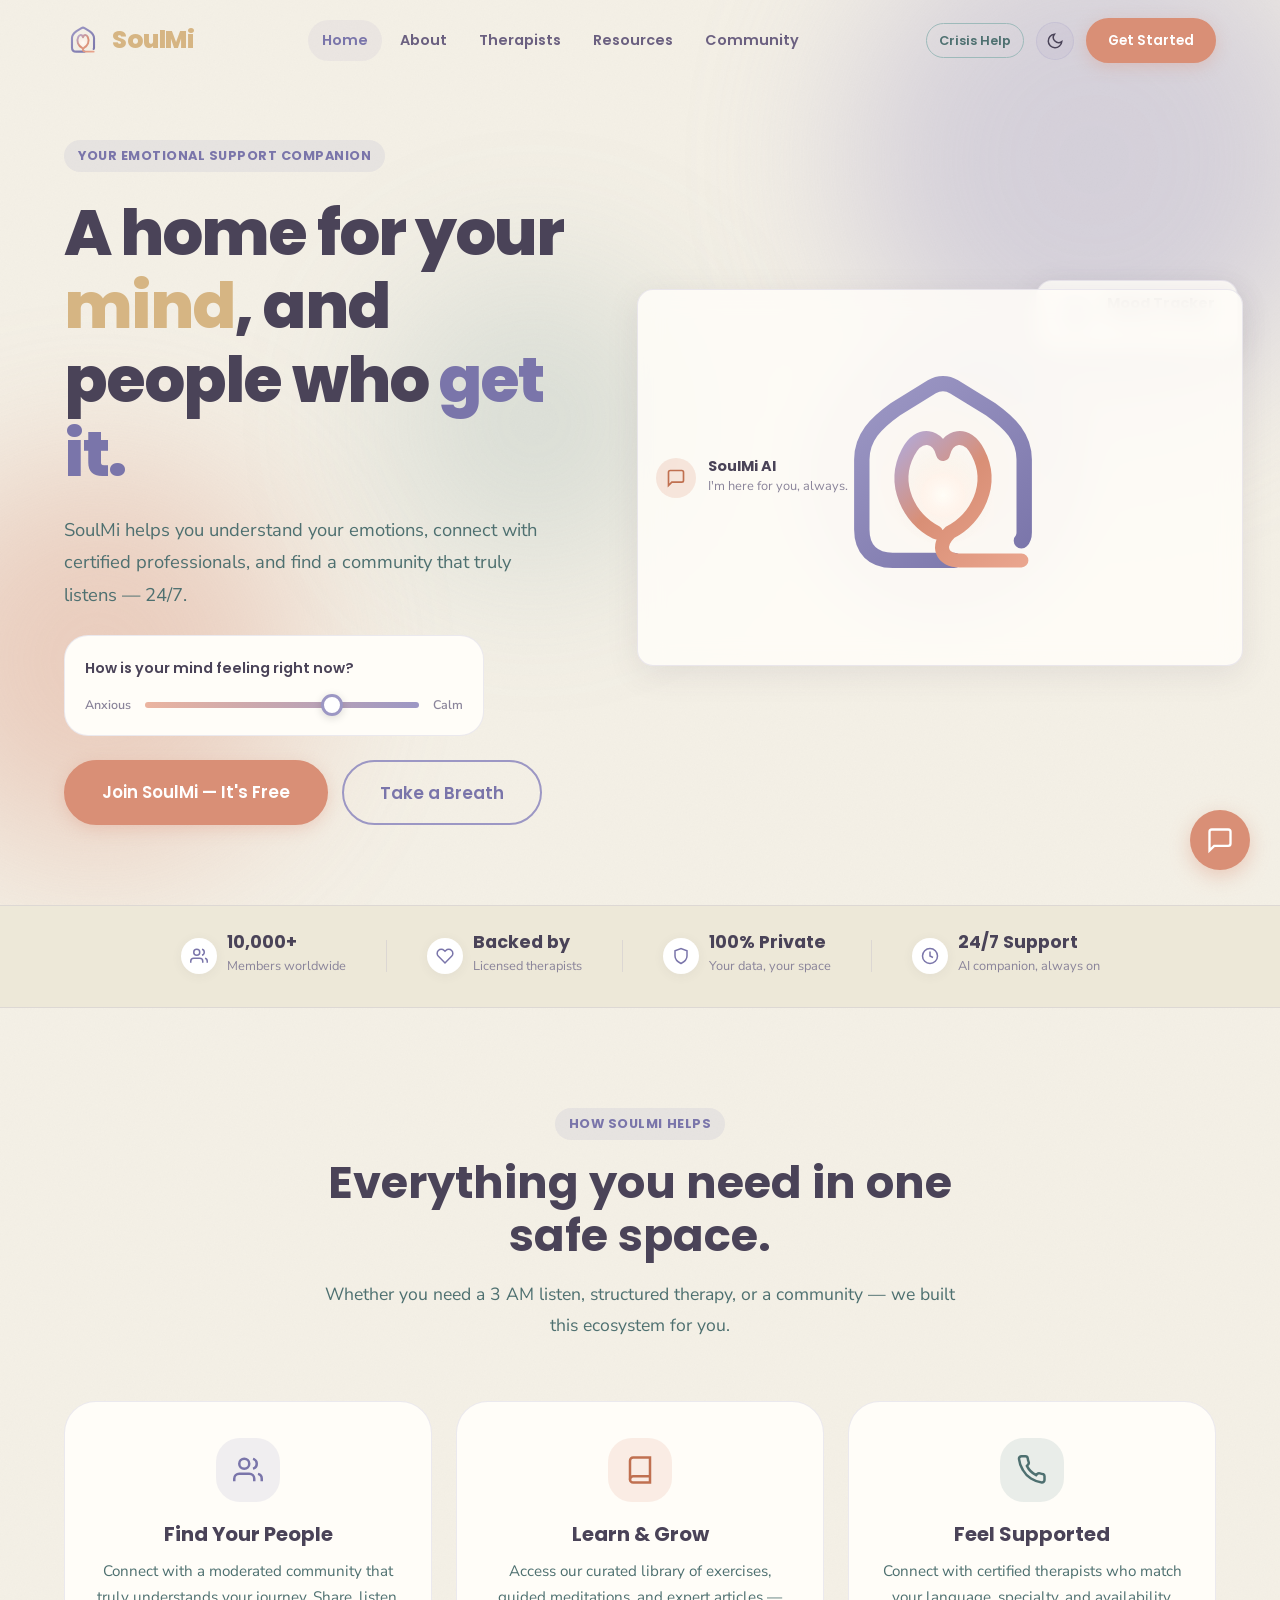
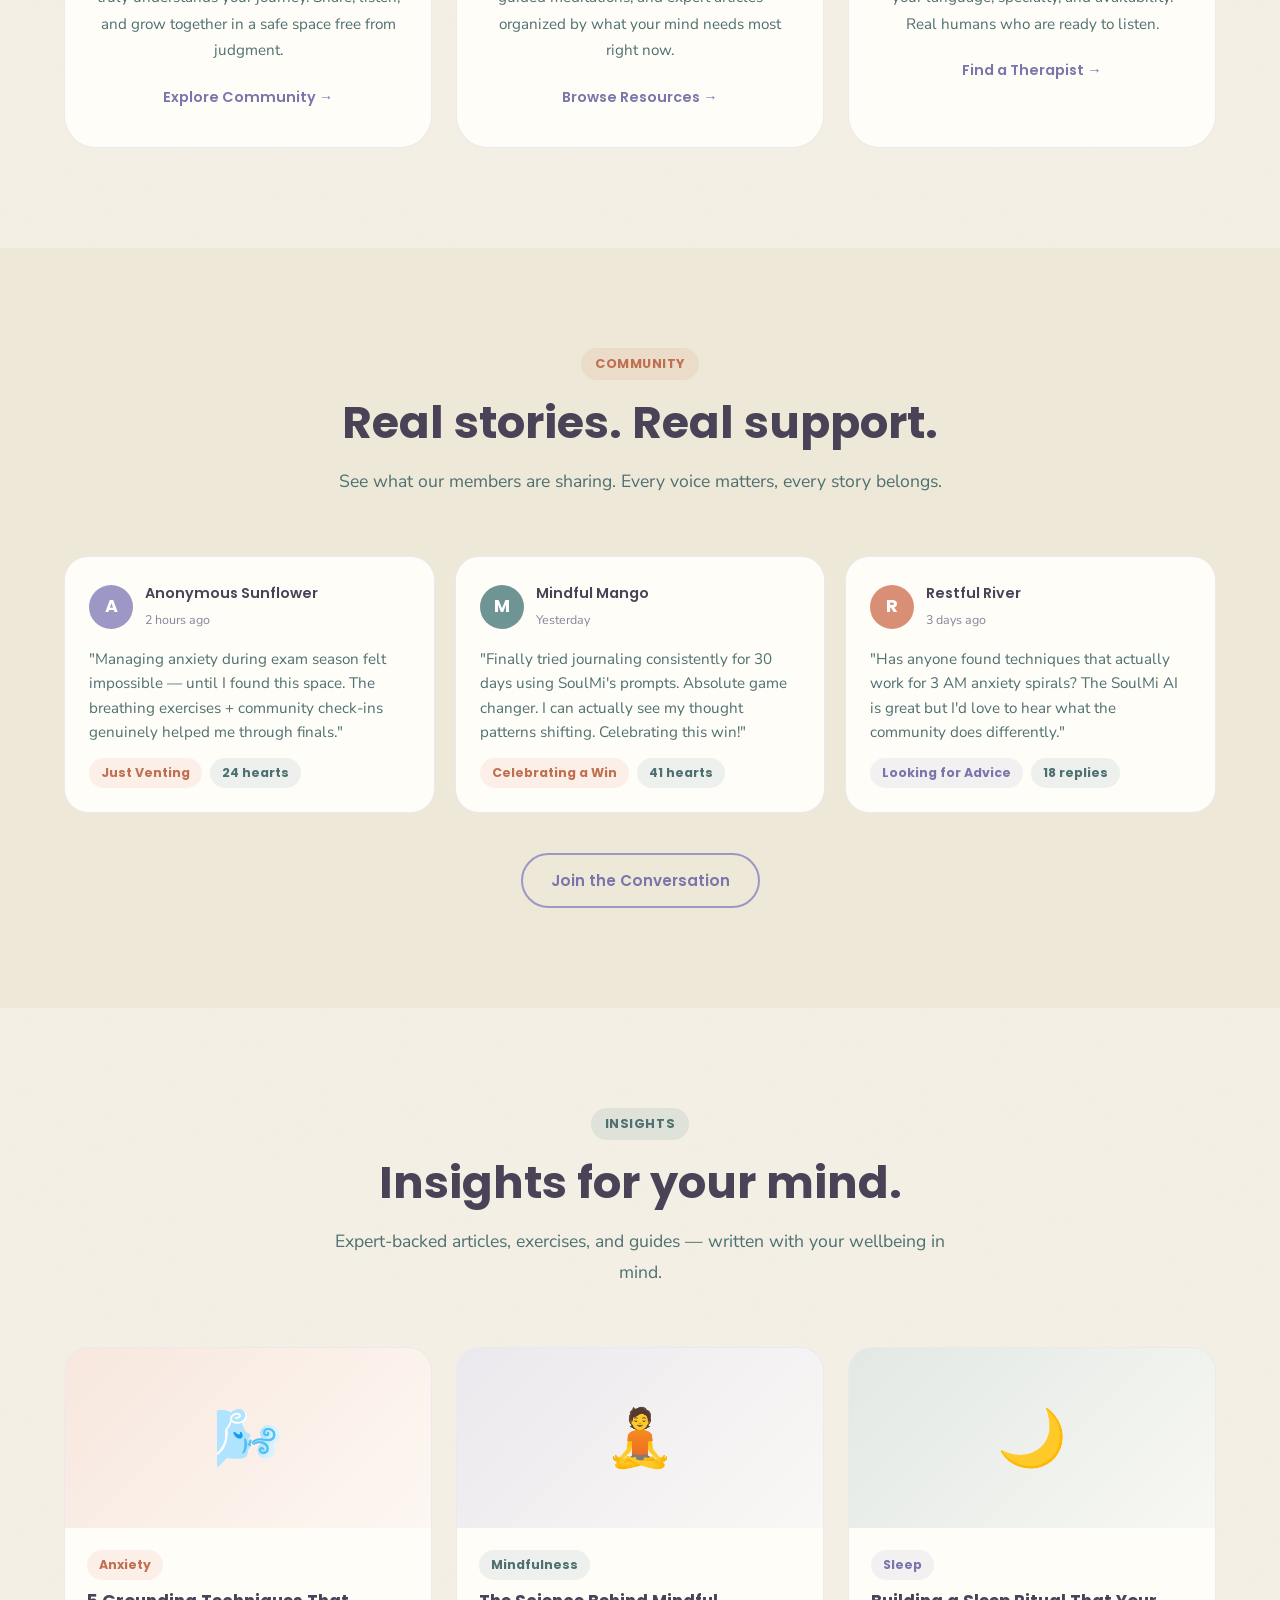
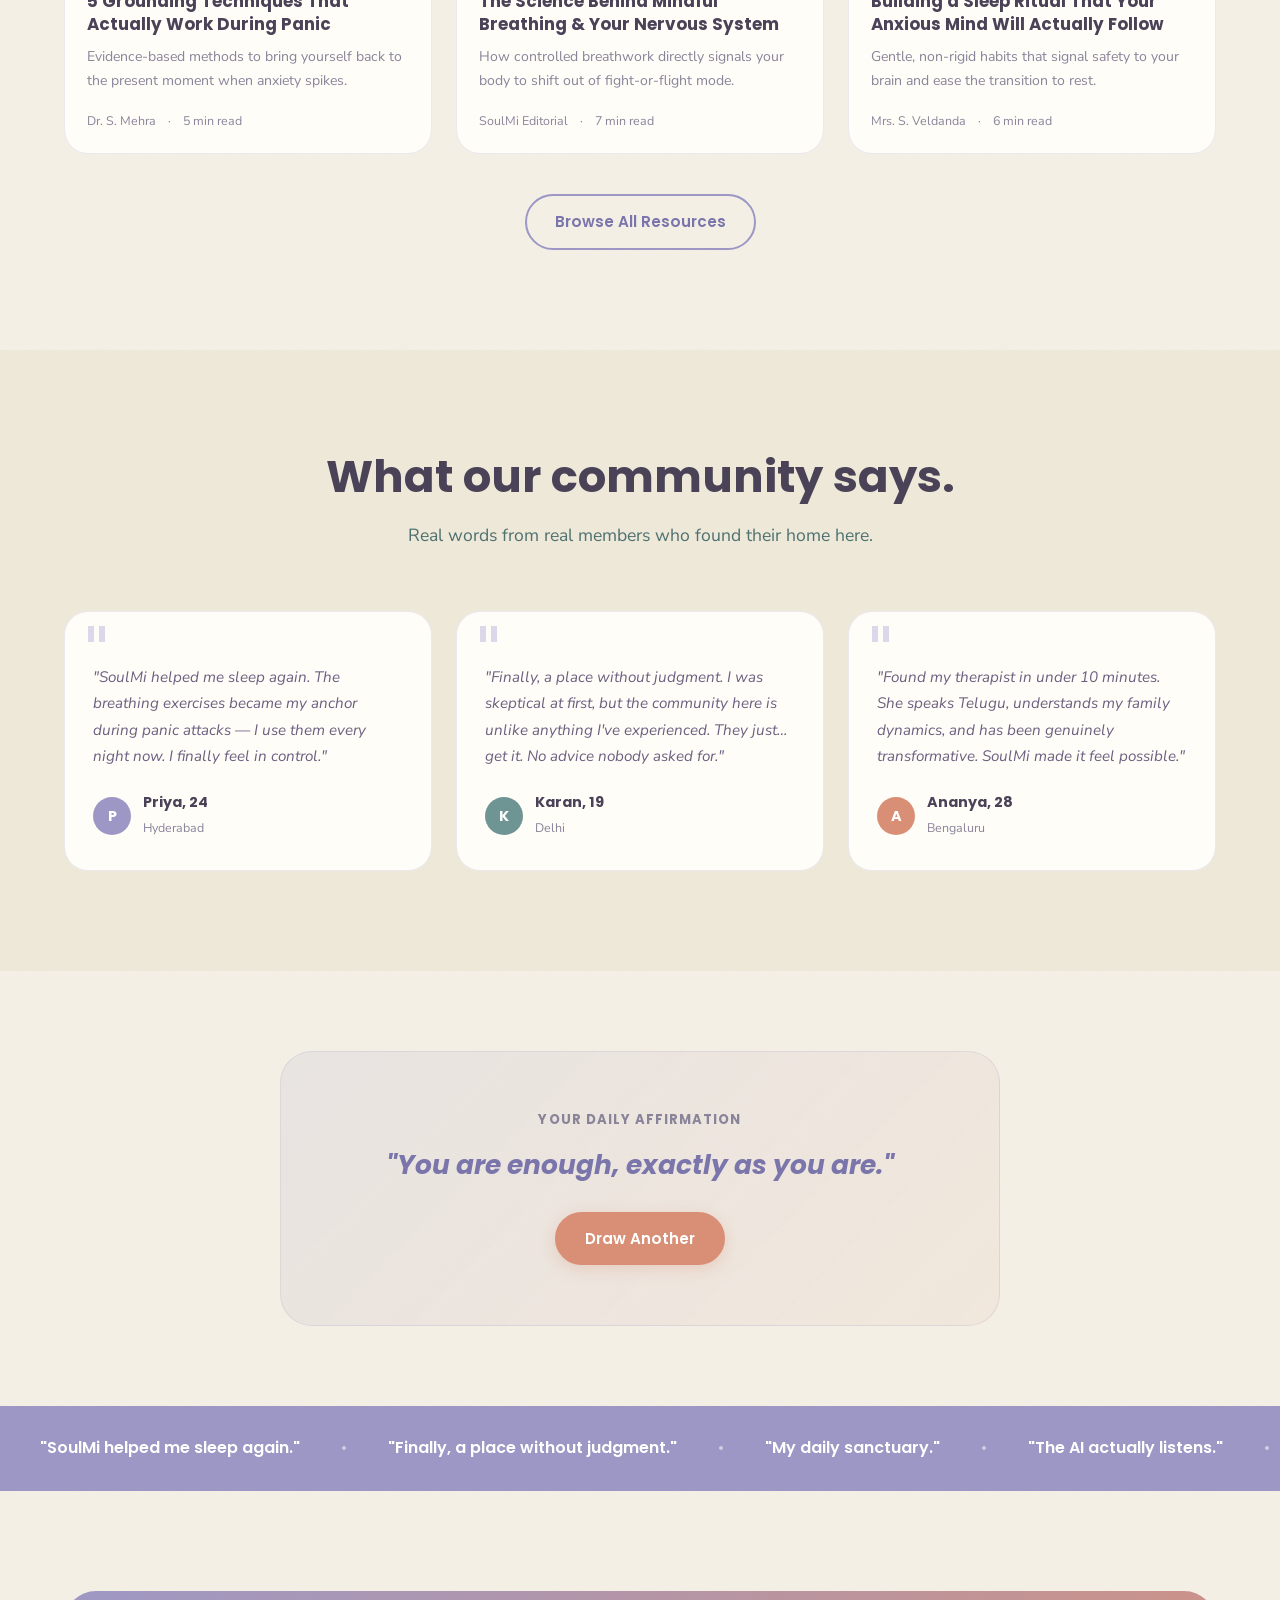
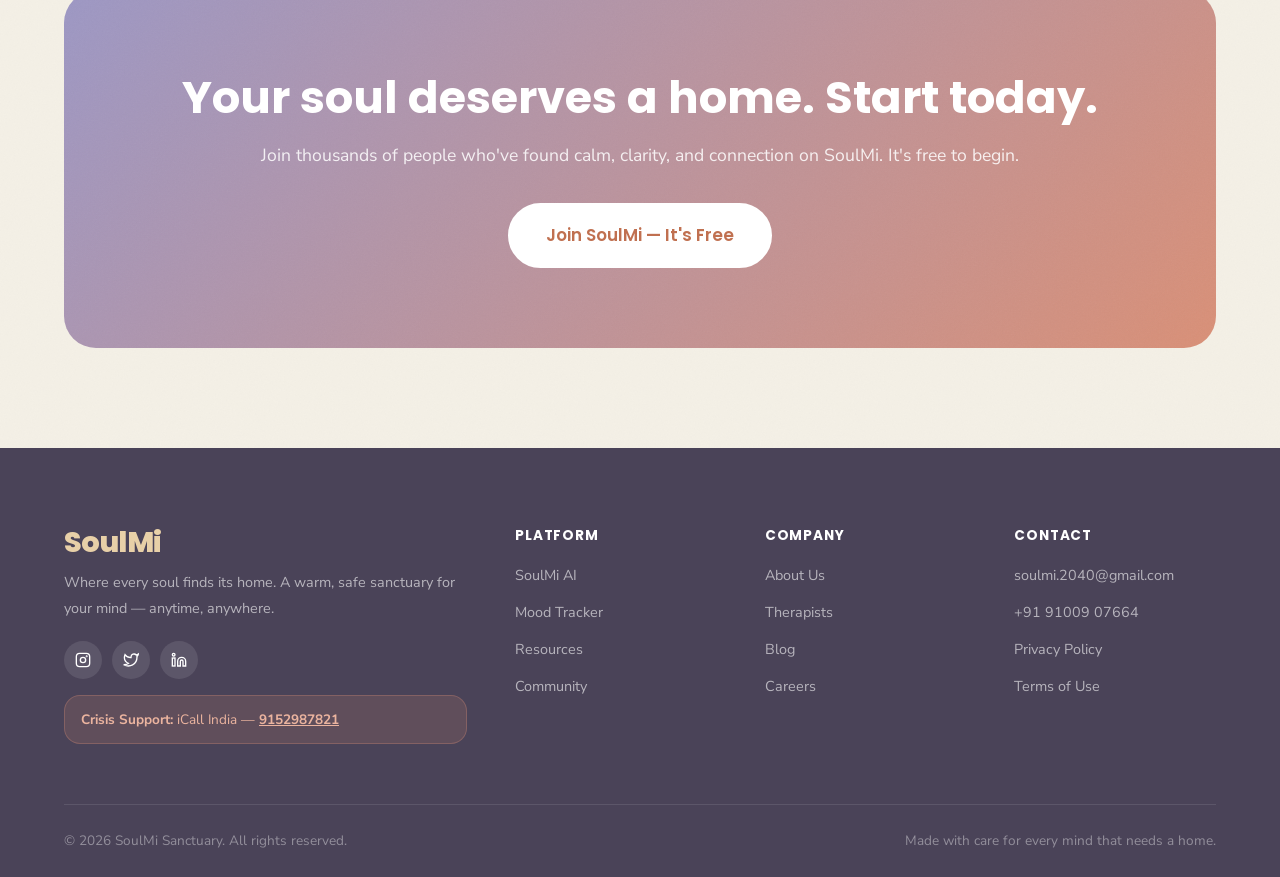
==== commit d318bfec: "Update brand logo to match design asset and remove trailing period from SoulMi name" ====
--- a/index.html
+++ b/index.html
@@ -14,12 +14,8 @@
         <div class="container">
             <div class="nav-inner">
                 <a href="index.html" class="nav-logo">
-                    <svg class="nav-logo-icon" viewBox="0 0 40 40" fill="none" xmlns="http://www.w3.org/2000/svg">
-                        <path d="M20 4L3 17v21h34V17L20 4z" stroke="#9C97C4" stroke-width="2.5" stroke-linejoin="round" fill="rgba(156,151,196,0.08)"/>
-                        <path d="M14 40V30a6 6 0 0 1 12 0v10" stroke="#D6B583" stroke-width="2" fill="rgba(214,181,131,0.1)"/>
-                        <path d="M20 24s-7-5-7-10c0-3.3 2.7-5 5.5-4 1 .3 1.3 1 1.5 1.5.2-.5.5-1.2 1.5-1.5C24.3 9 27 10.7 27 14c0 5-7 10-7 10z" fill="#D98F76" opacity="0.9"/>
-                    </svg>
-                    <span class="nav-logo-text">SoulMi.</span>
+                    <img src="images/logo.svg" alt="SoulMi Logo" class="nav-logo-icon">
+                    <span class="nav-logo-text">SoulMi</span>
                 </a>
                 <nav class="nav-links">
                     <a href="index.html" class="active">Home</a>
@@ -86,13 +82,7 @@
                 <div class="hero-visual reveal">
                     <div class="hero-logo-wrap">
                         <div class="hero-logo-glow"></div>
-                        <svg class="hero-logo-img" viewBox="0 0 200 200" fill="none" xmlns="http://www.w3.org/2000/svg">
-                            <path d="M100 20L18 82v98h164V82L100 20z" stroke="#9C97C4" stroke-width="5" stroke-linejoin="round" fill="rgba(156,151,196,0.06)"/>
-                            <rect x="76" y="140" width="48" height="60" rx="24" stroke="#D6B583" stroke-width="3.5" fill="rgba(214,181,131,0.08)"/>
-                            <path d="M100 115s-28-18-28-38c0-12 9-19 19-16 4 1.2 6.5 4 7.5 7 1-3 3.5-5.8 7.5-7 10-3 19 4 19 16 0 20-25 38-25 38z" fill="#D98F76" opacity="0.88"/>
-                            <rect x="34" y="112" width="32" height="32" rx="10" stroke="#9C97C4" stroke-width="3" fill="rgba(156,151,196,0.08)"/>
-                            <rect x="134" y="112" width="32" height="32" rx="10" stroke="#9C97C4" stroke-width="3" fill="rgba(156,151,196,0.08)"/>
-                        </svg>
+                        <img src="images/logo.svg" alt="SoulMi Logo" class="hero-logo-img">
                     </div>
                     <div class="hero-float-card" style="top: 6%; right: -4%; animation-delay: 1s;">
                         <div class="float-card-icon float-card-icon-lavender">
@@ -399,7 +389,7 @@
         <div class="container">
             <div class="footer-grid">
                 <div class="footer-brand">
-                    <span class="nav-logo-text">SoulMi.</span>
+                    <span class="nav-logo-text">SoulMi</span>
                     <p>Where every soul finds its home. A warm, safe sanctuary for your mind — anytime, anywhere.</p>
                     <div class="footer-social">
                         <a href="#" class="social-btn" aria-label="Instagram">
@@ -430,7 +420,7 @@
                     <ul>
                         <li><a href="about.html">About Us</a></li>
                         <li><a href="therapists.html">Therapists</a></li>
-                        <li><a href="#">Blog</a></li>
+                        <li><a href="blog.html">Blog</a></li>
                         <li><a href="#">Careers</a></li>
                     </ul>
                 </div>
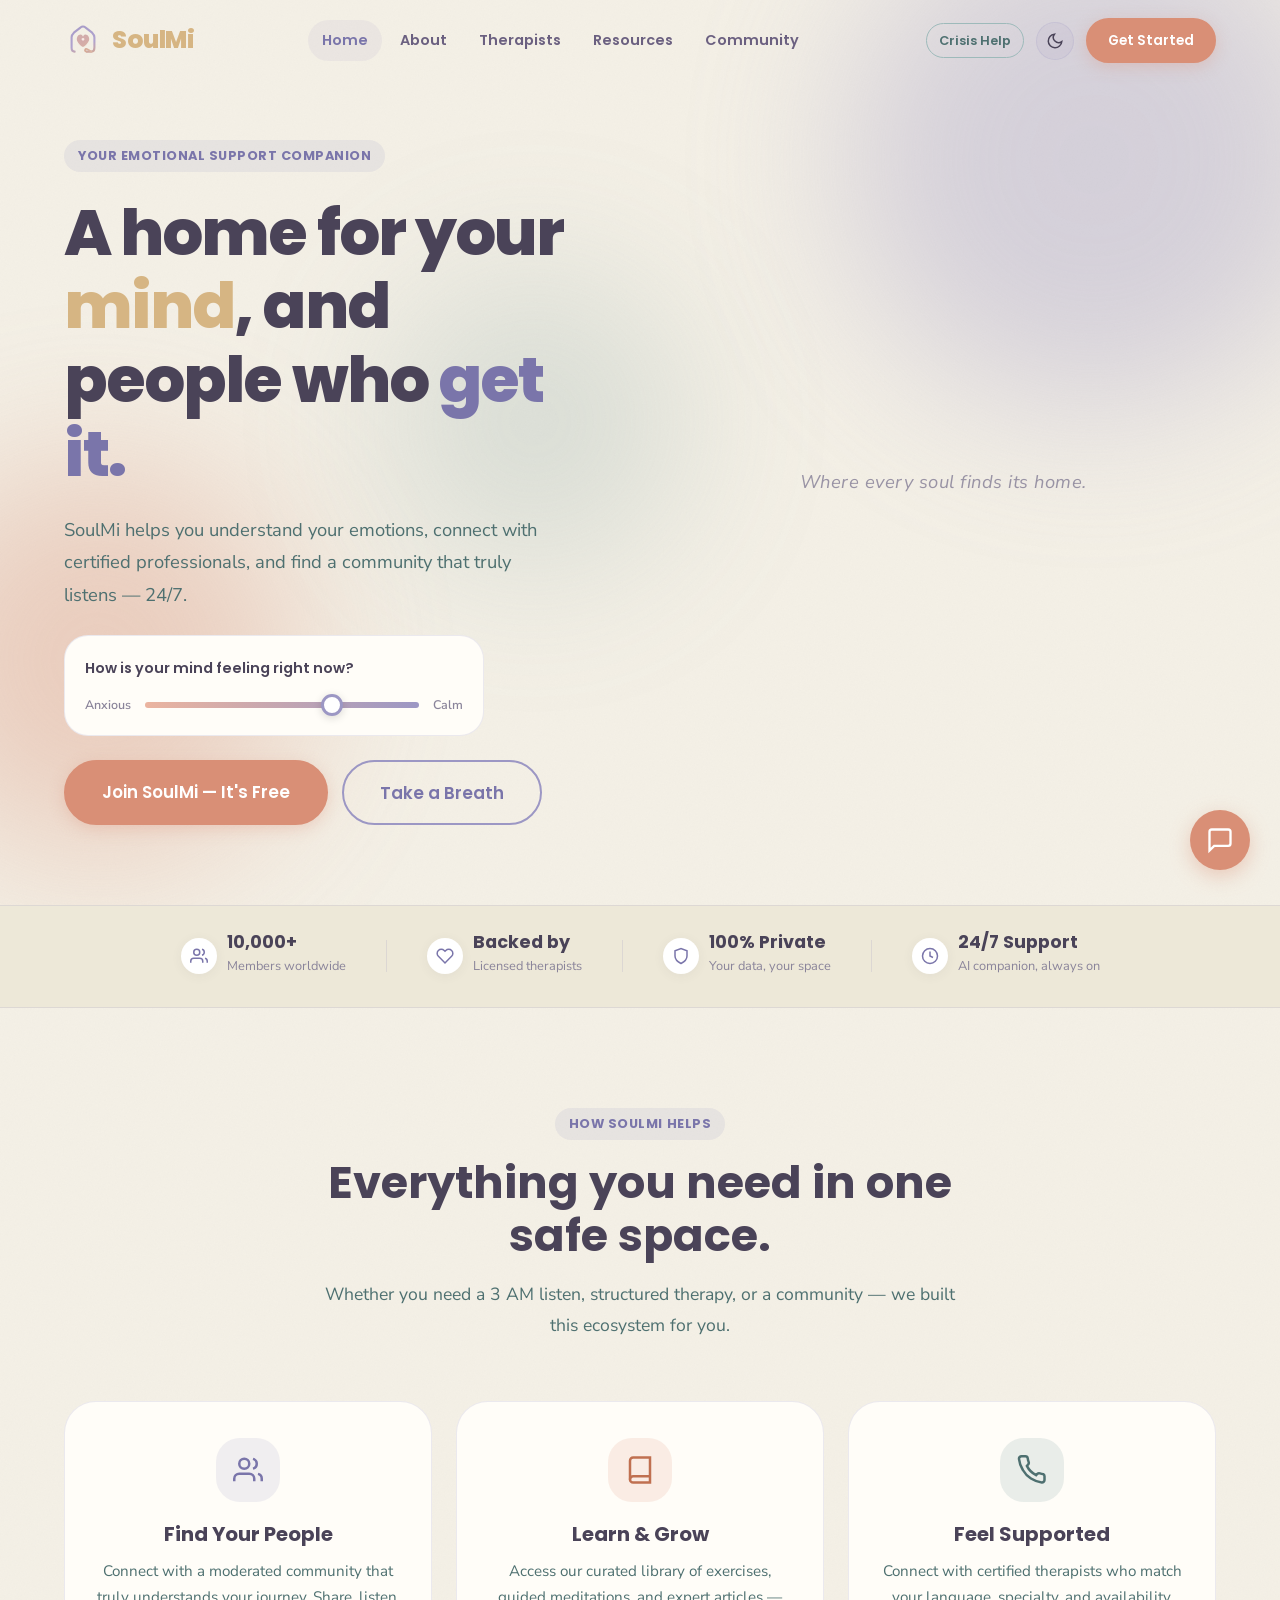
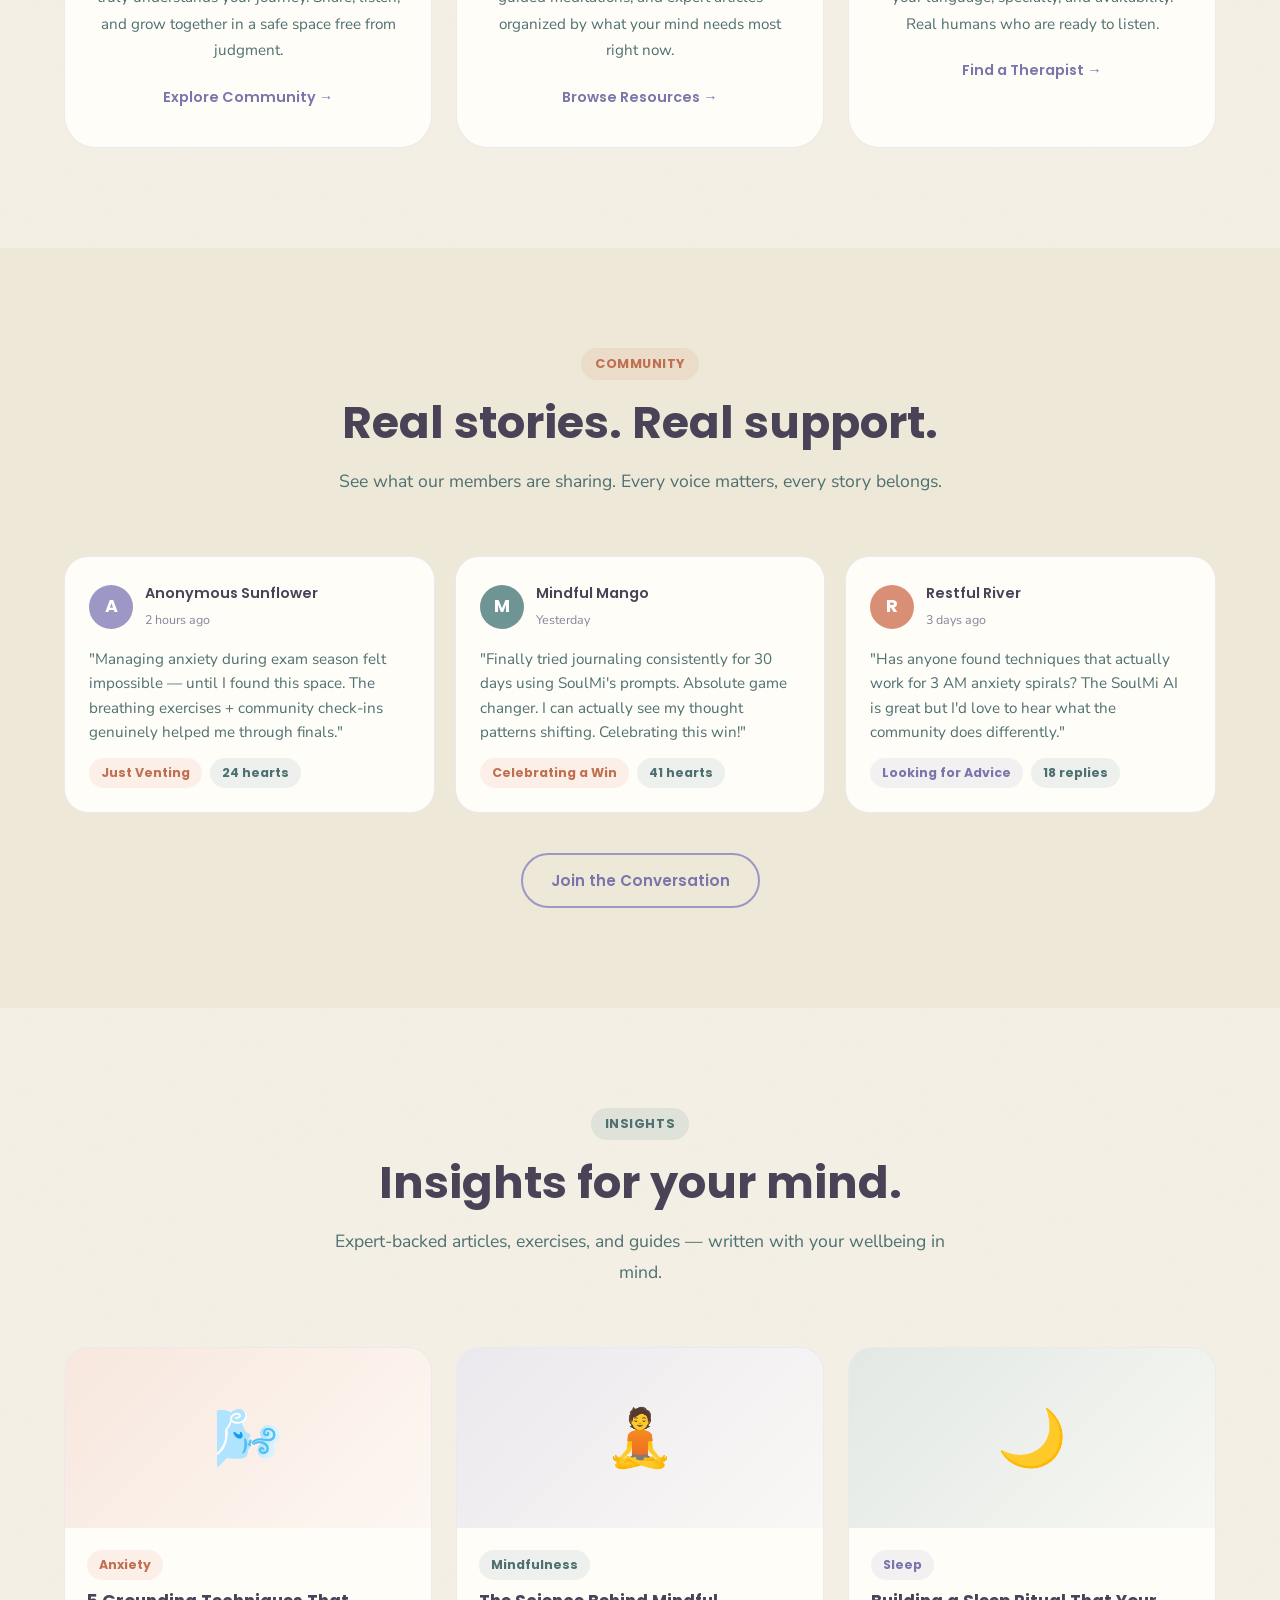
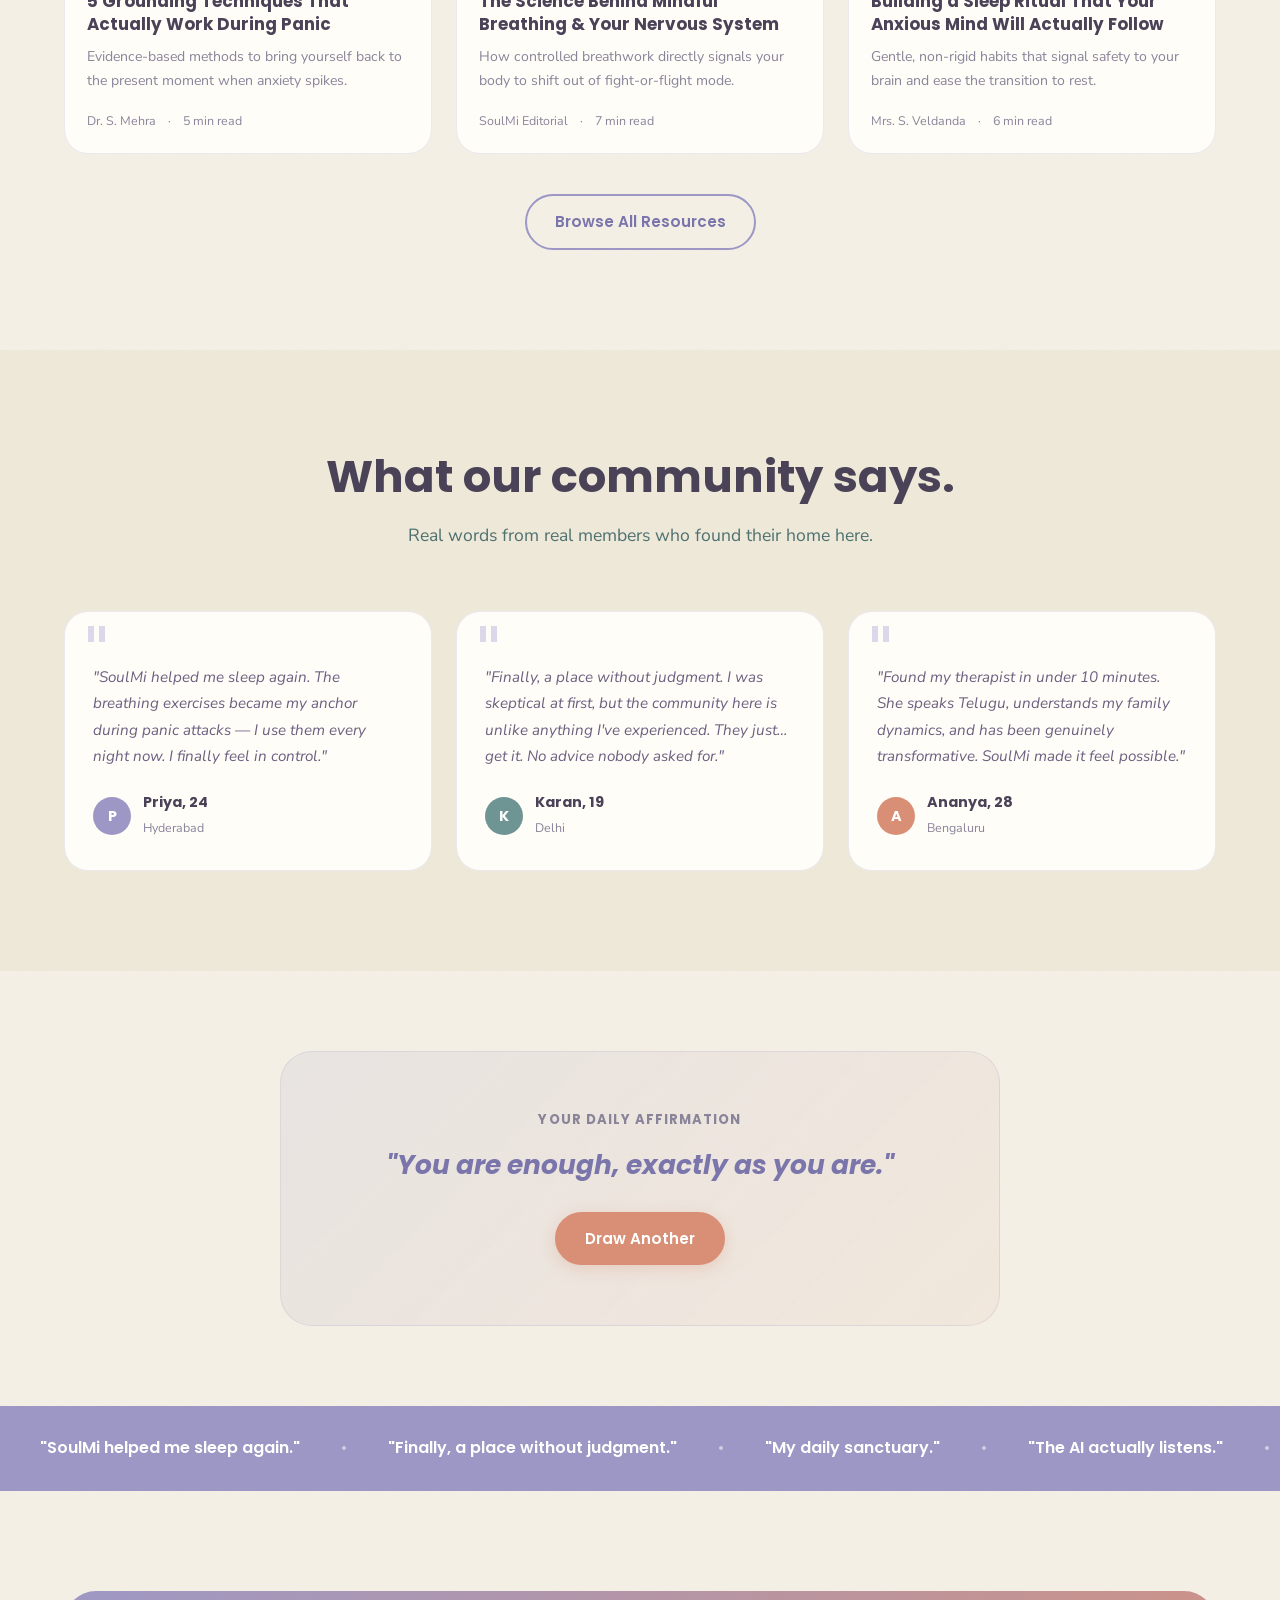
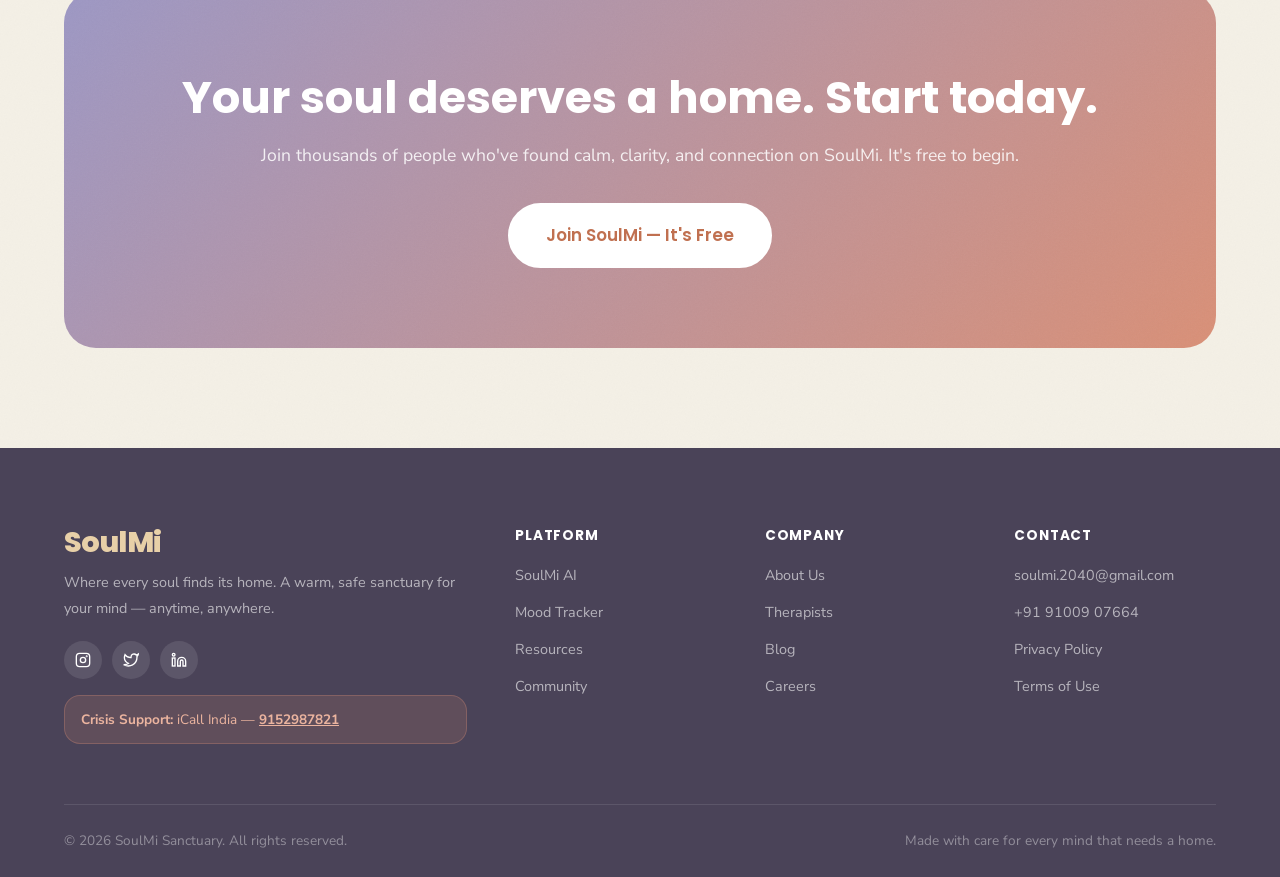
==== commit bb17919a: "fix: accurate logo SVG, remove hero floating visual, integrate OpenRouter chatbot, add slogan" ====
--- a/index.html
+++ b/index.html
@@ -79,29 +79,9 @@
                     </div>
                 </div>
 
-                <div class="hero-visual reveal">
-                    <div class="hero-logo-wrap">
-                        <div class="hero-logo-glow"></div>
-                        <img src="images/logo.svg" alt="SoulMi Logo" class="hero-logo-img">
-                    </div>
-                    <div class="hero-float-card" style="top: 6%; right: -4%; animation-delay: 1s;">
-                        <div class="float-card-icon float-card-icon-lavender">
-                            <svg width="20" height="20" viewBox="0 0 24 24" fill="none" stroke="currentColor" stroke-width="2"><path d="M12 20V10"/><path d="M18 20V4"/><path d="M6 20v-4"/></svg>
-                        </div>
-                        <div class="float-card-text">
-                            <h5>Mood Tracker</h5>
-                            <p>Feeling Calm today</p>
-                        </div>
-                    </div>
-                    <div class="hero-float-card" style="bottom: 10%; left: -6%; animation-delay: 3.5s;">
-                        <div class="float-card-icon float-card-icon-terracotta">
-                            <svg width="20" height="20" viewBox="0 0 24 24" fill="none" stroke="currentColor" stroke-width="2"><path d="M21 15a2 2 0 0 1-2 2H7l-4 4V5a2 2 0 0 1 2-2h14a2 2 0 0 1 2 2z"/></svg>
-                        </div>
-                        <div class="float-card-text">
-                            <h5>SoulMi AI</h5>
-                            <p>I'm here for you, always.</p>
-                        </div>
-                    </div>
+                <!-- Slogan tagline -->
+                <div class="hero-slogan reveal" style="text-align: center; max-width: 500px; margin: 0 auto;">
+                    <p style="font-family: 'Nunito Sans', sans-serif; font-size: 1.15rem; color: var(--text-muted); letter-spacing: 0.5px; opacity: 0.85; font-style: italic;">Where every soul finds its home.</p>
                 </div>
             </div>
         </div>
@@ -497,6 +477,7 @@
         </div>
     </div>
 
+    <script src="config.js"></script>
     <script src="script.js"></script>
 </body>
 </html>
--- a/style.css
+++ b/style.css
@@ -2138,10 +2138,33 @@
 }
 
 .typing-indicator {
-  font-size: 0.78rem;
-  color: var(--text-muted);
-  font-style: italic;
-  padding-left: 4px;
+  display: flex;
+  align-items: center;
+  gap: 5px;
+  padding: 10px 16px;
+  background: var(--cream-dark);
+  border-radius: 16px;
+  border-bottom-left-radius: 4px;
+  align-self: flex-start;
+  max-width: 60px;
+}
+
+.typing-indicator span {
+  width: 8px;
+  height: 8px;
+  background: var(--text-muted);
+  border-radius: 50%;
+  opacity: 0.5;
+  animation: typingBounce 1.4s infinite ease-in-out;
+}
+
+.typing-indicator span:nth-child(1) { animation-delay: 0s; }
+.typing-indicator span:nth-child(2) { animation-delay: 0.2s; }
+.typing-indicator span:nth-child(3) { animation-delay: 0.4s; }
+
+@keyframes typingBounce {
+  0%, 60%, 100% { transform: translateY(0); opacity: 0.4; }
+  30% { transform: translateY(-6px); opacity: 1; }
 }
 
 .chat-input {
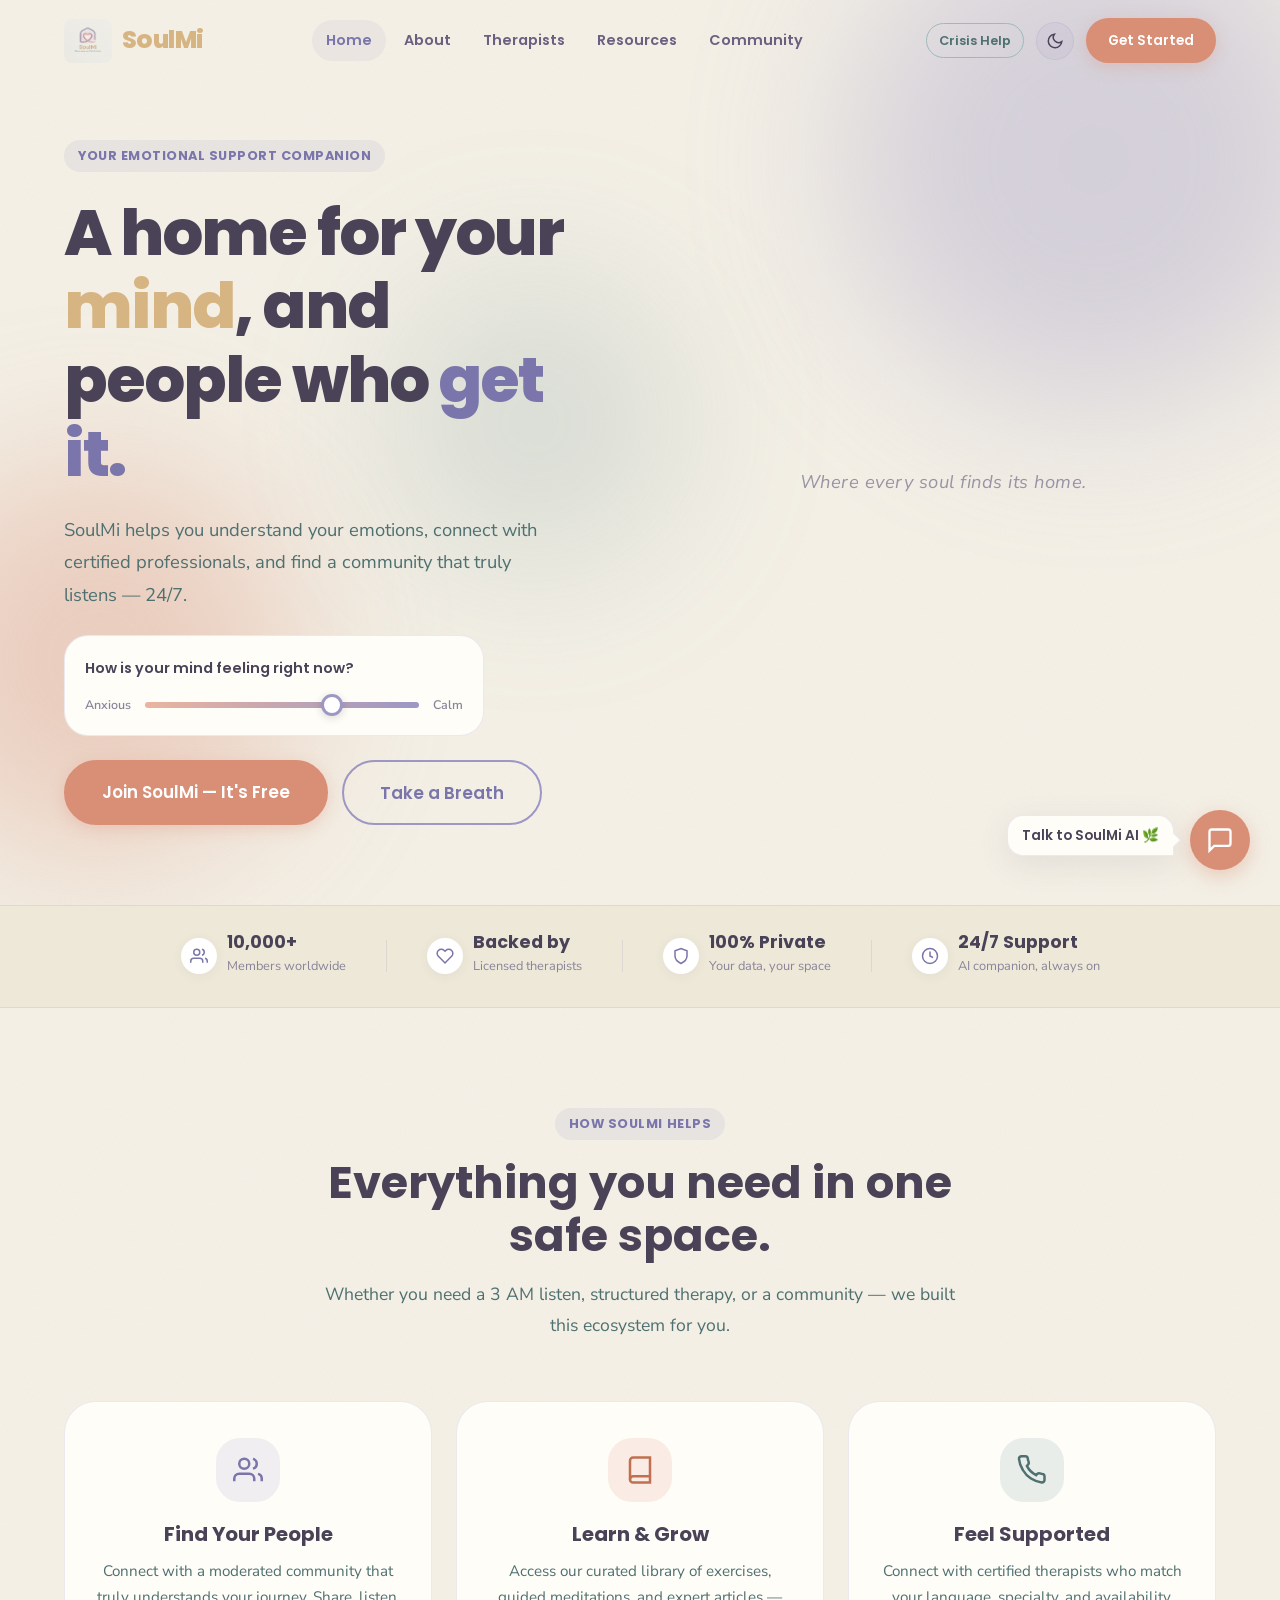
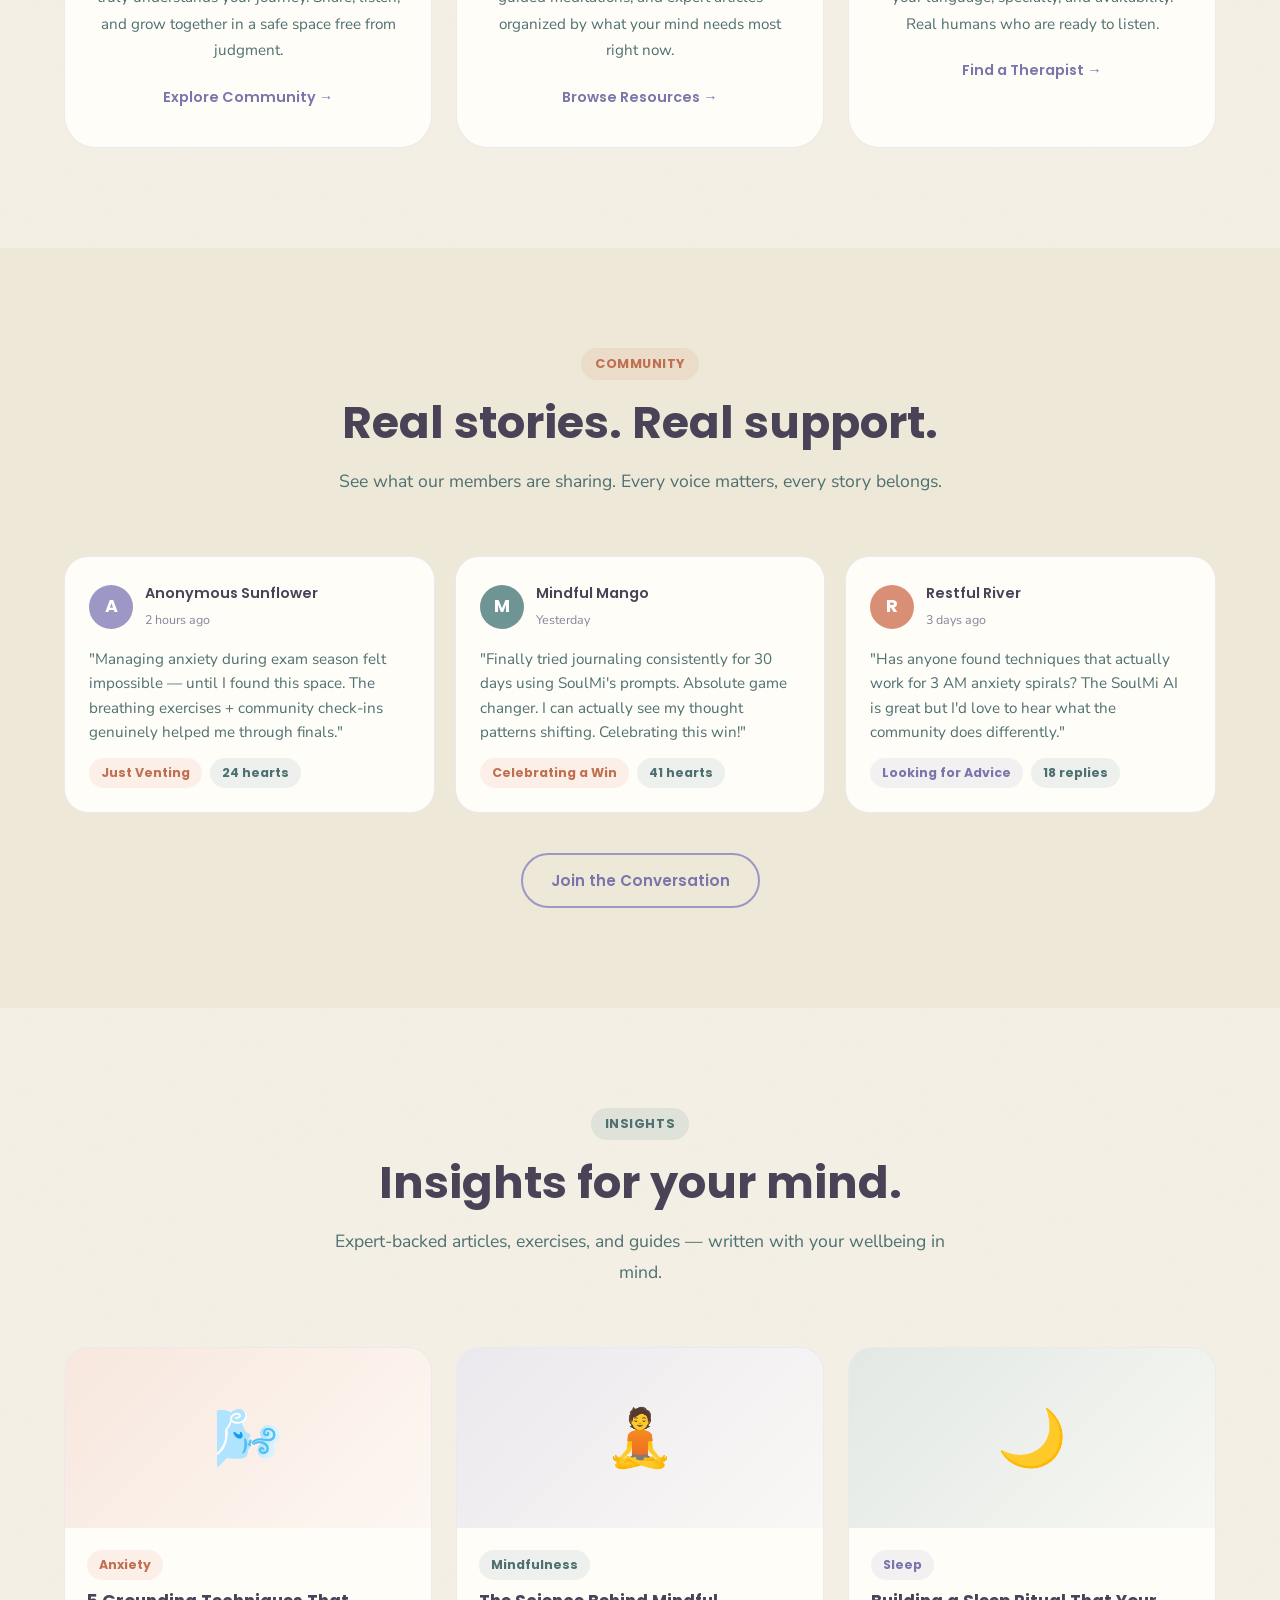
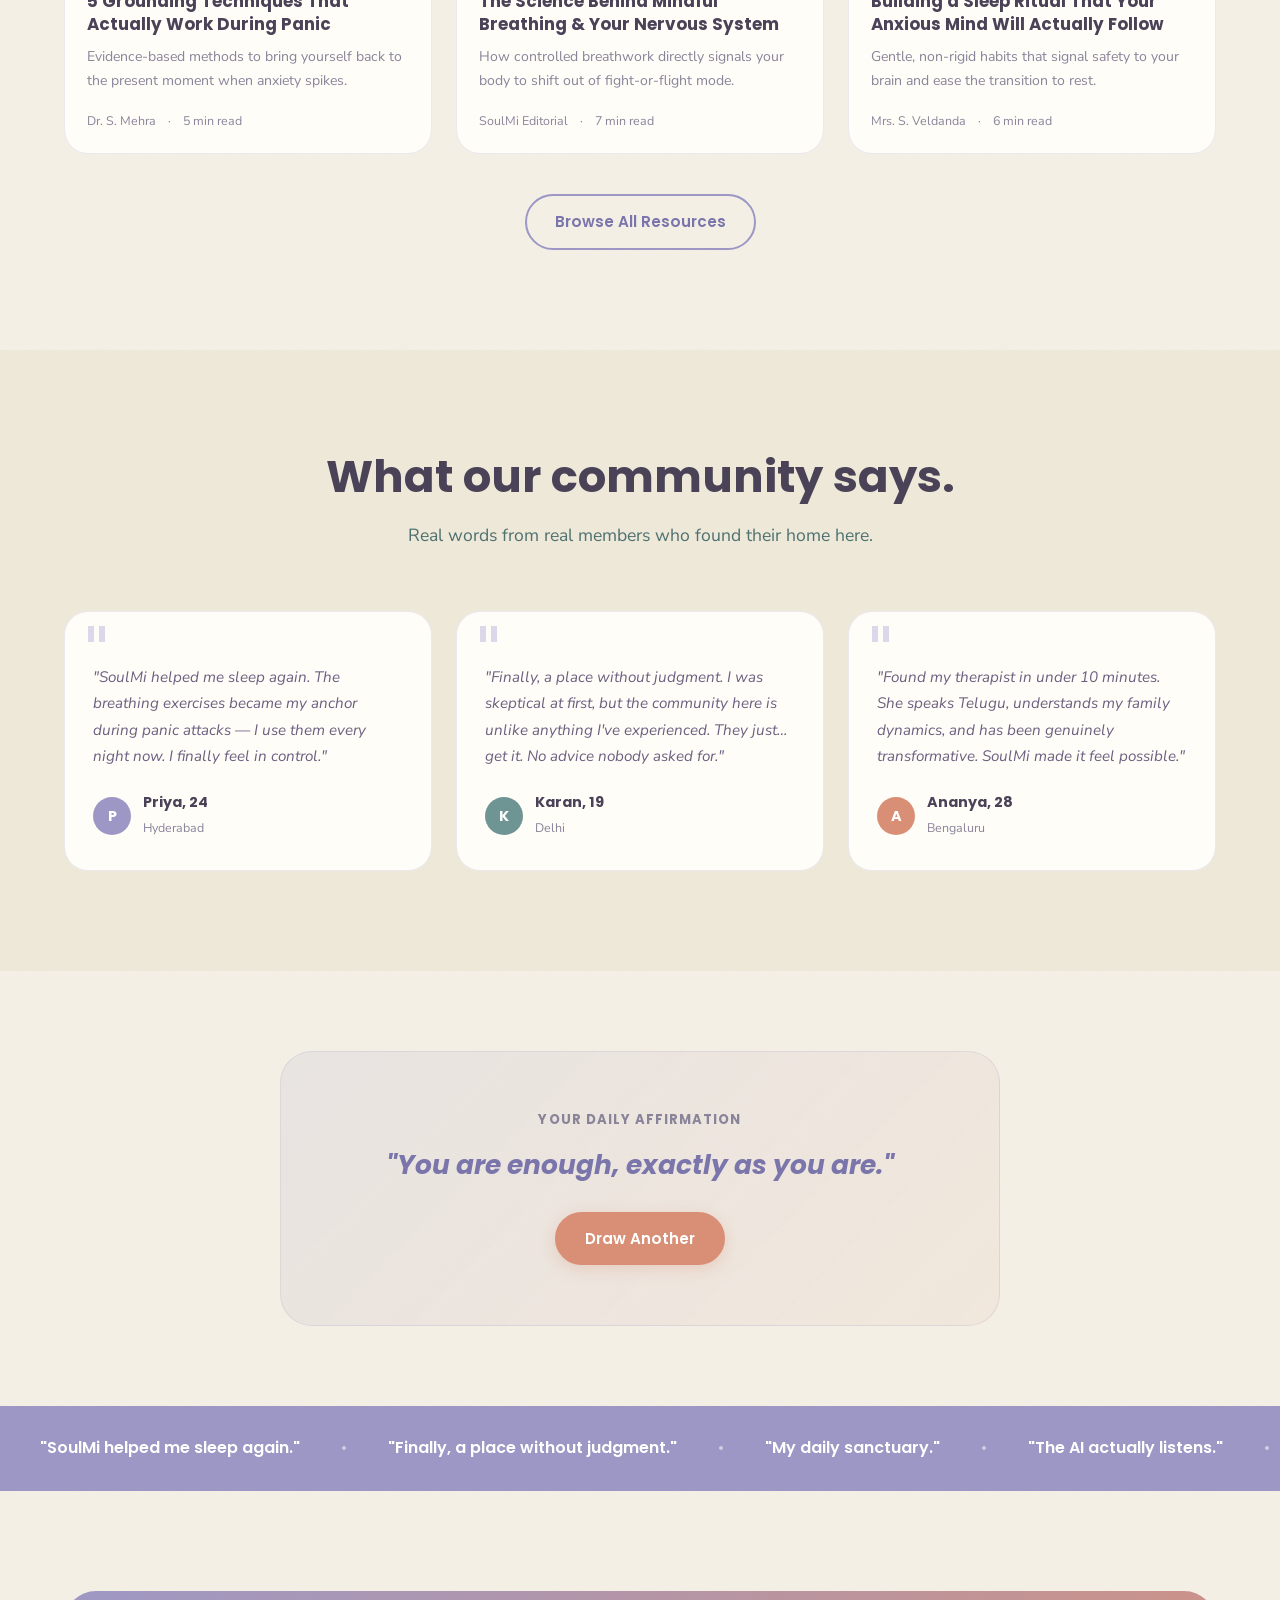
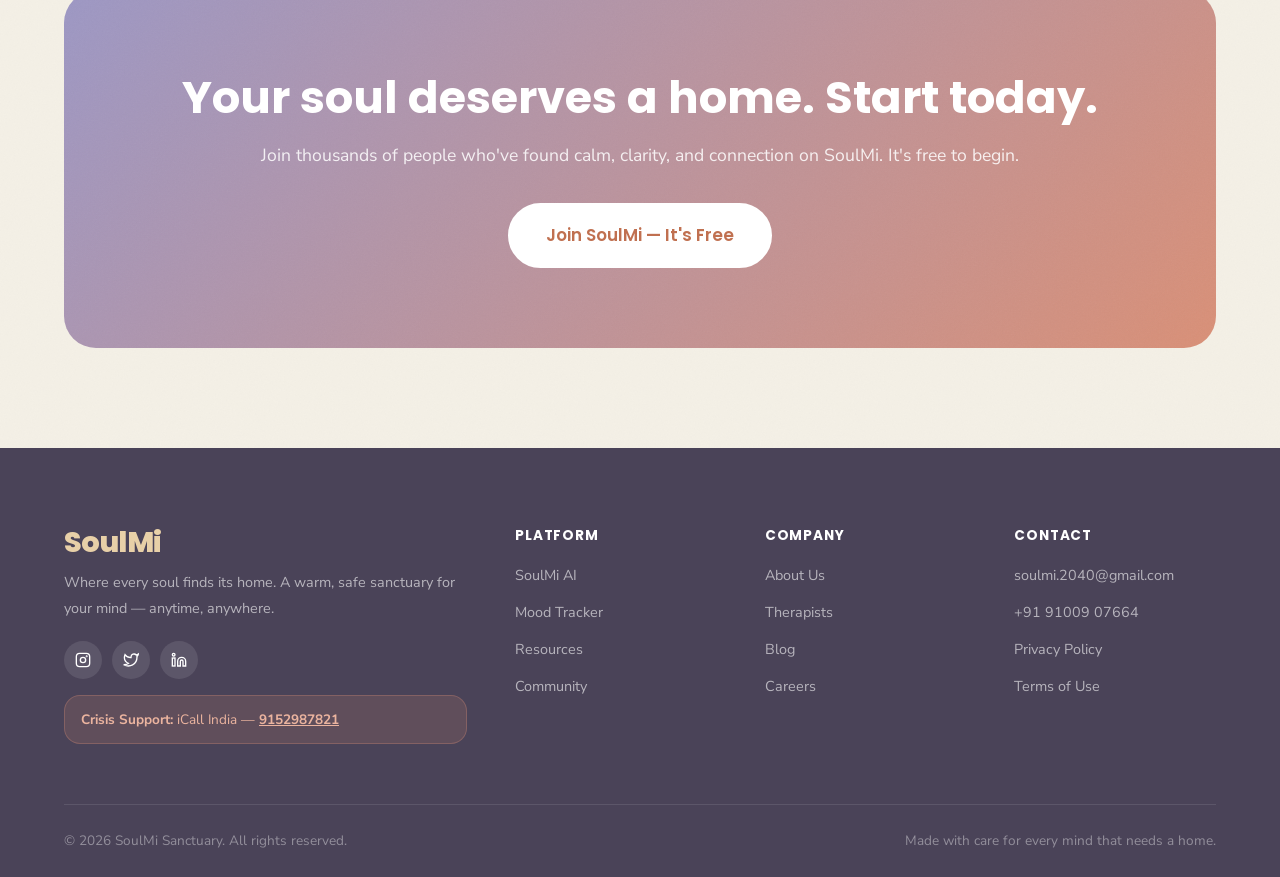
==== commit ee7df0b5: "feat: style resources modal overlay, increase chatbot z-index, and add visual tooltip badge to chatb" ====
--- a/index.html
+++ b/index.html
@@ -14,7 +14,7 @@
         <div class="container">
             <div class="nav-inner">
                 <a href="index.html" class="nav-logo">
-                    <img src="images/logo.svg" alt="SoulMi Logo" class="nav-logo-icon">
+                    <img src="images/soulmi-logo.jpeg" alt="SoulMi Logo" class="nav-logo-icon">
                     <span class="nav-logo-text">SoulMi</span>
                 </a>
                 <nav class="nav-links">
@@ -457,6 +457,7 @@
 
     <!-- ======= AI CHAT WIDGET ======= -->
     <div class="chat-widget">
+        <div class="chat-tooltip">Talk to SoulMi AI 🌿</div>
         <button id="chat-toggle" class="chat-btn" aria-label="Open SoulMi AI chat">
             <svg viewBox="0 0 24 24" fill="none" stroke="currentColor" stroke-width="2"><path d="M21 15a2 2 0 0 1-2 2H7l-4 4V5a2 2 0 0 1 2-2h14a2 2 0 0 1 2 2z"/></svg>
         </button>
--- a/style.css
+++ b/style.css
@@ -1,2547 +1,2798 @@
-/* ============================================
-   SoulMi Design System v2.0
-   Brand: Warm, calm, safe, gently optimistic
-   ============================================ */
-
-/* --- Google Fonts Import --- */
-@import url('https://fonts.googleapis.com/css2?family=Poppins:wght@300;400;500;600;700;800&family=Nunito+Sans:wght@300;400;600;700&display=swap');
-
-/* --- CSS Custom Properties --- */
-:root {
-  /* Brand Colors */
-  --cream:        #F4F0E6;
-  --cream-dark:   #EDE8D8;
-  --lavender:     #9C97C4;
-  --lavender-light: #C4C1E0;
-  --lavender-dark:  #7A75AA;
-  --terracotta:   #D98F76;
-  --terracotta-light: #EBB49F;
-  --terracotta-dark:  #C07050;
-  --sage:         #6F9494;
-  --sage-light:   #9DBABA;
-  --sage-dark:    #4E7070;
-  --gold:         #D6B583;
-  --gold-light:   #E8D0A8;
-  --gold-dark:    #B89060;
-  --charcoal:     #4A4358;
-  --charcoal-light: #6B6080;
-
-  /* Semantic Colors */
-  --bg:           var(--cream);
-  --bg-card:      #FFFDF8;
-  --text-primary: var(--charcoal);
-  --text-secondary: var(--sage-dark);
-  --text-muted:   #8A849A;
-  --border:       rgba(156, 151, 196, 0.2);
-  --shadow-sm:    0 2px 12px rgba(74, 67, 88, 0.06);
-  --shadow-md:    0 8px 32px rgba(74, 67, 88, 0.10);
-  --shadow-lg:    0 20px 60px rgba(74, 67, 88, 0.12);
-
-  /* Typography */
-  --font-head:    'Poppins', sans-serif;
-  --font-body:    'Nunito Sans', sans-serif;
-
-  /* Spacing */
-  --radius-sm:    10px;
-  --radius-md:    16px;
-  --radius-lg:    24px;
-  --radius-xl:    32px;
-  --radius-pill:  999px;
-
-  /* Transitions */
-  --ease:         cubic-bezier(0.25, 0.8, 0.25, 1);
-  --transition:   all 0.35s var(--ease);
-}
-
-/* --- Reset & Base --- */
-*, *::before, *::after { margin: 0; padding: 0; box-sizing: border-box; }
-
-html {
-  scroll-behavior: smooth;
-  font-size: 16px;
-}
-
-html, body {
-  overflow-x: hidden;
-  max-width: 100vw;
-  width: 100%;
-}
-
-body {
-  font-family: var(--font-body);
-  background-color: var(--bg);
-  color: var(--text-primary);
-  line-height: 1.7;
-  font-size: 1rem;
-  /* Subtle paper grain texture */
-  background-image: url("data:image/svg+xml,%3Csvg xmlns='http://www.w3.org/2000/svg' width='300' height='300'%3E%3Cfilter id='noise'%3E%3CfeTurbulence type='fractalNoise' baseFrequency='0.65' numOctaves='3' stitchTiles='stitch'/%3E%3CfeColorMatrix type='saturate' values='0'/%3E%3C/filter%3E%3Crect width='300' height='300' filter='url(%23noise)' opacity='0.03'/%3E%3C/svg%3E");
-}
-
-img { max-width: 100%; height: auto; display: block; }
-a { text-decoration: none; color: inherit; }
-button { font-family: var(--font-body); cursor: pointer; }
-ul, ol { list-style: none; }
-
-/* --- Typography Scale --- */
-h1, h2, h3, h4, h5 {
-  font-family: var(--font-head);
-  color: var(--charcoal);
-  line-height: 1.2;
-  font-weight: 700;
-}
-
-h1 { font-size: clamp(2.2rem, 5vw, 3.8rem); }
-h2 { font-size: clamp(1.8rem, 4vw, 2.8rem); }
-h3 { font-size: clamp(1.3rem, 3vw, 1.8rem); }
-h4 { font-size: 1.2rem; }
-
-p { color: var(--text-secondary); line-height: 1.75; }
-
-/* ============================================
-   LAYOUT UTILITIES
-   ============================================ */
-
-.container {
-  max-width: 1200px;
-  margin: 0 auto;
-  padding: 0 24px;
-}
-
-.section {
-  padding: 100px 0;
-}
-
-.section-sm {
-  padding: 60px 0;
-}
-
-.section-header {
-  text-align: center;
-  max-width: 640px;
-  margin: 0 auto 60px;
-}
-
-.section-header .chip {
-  margin-bottom: 16px;
-}
-
-.section-header h2 {
-  margin-bottom: 16px;
-}
-
-.section-header p {
-  font-size: 1.1rem;
-}
-
-/* ============================================
-   COMPONENTS
-   ============================================ */
-
-/* --- Chip / Badge --- */
-.chip {
-  display: inline-flex;
-  align-items: center;
-  gap: 6px;
-  padding: 5px 14px;
-  border-radius: var(--radius-pill);
-  font-size: 0.8rem;
-  font-weight: 700;
-  font-family: var(--font-head);
-  letter-spacing: 0.04em;
-  text-transform: uppercase;
-}
-
-.chip-lavender { background: rgba(156, 151, 196, 0.15); color: var(--lavender-dark); }
-.chip-terracotta { background: rgba(217, 143, 118, 0.15); color: var(--terracotta-dark); }
-.chip-sage { background: rgba(111, 148, 148, 0.15); color: var(--sage-dark); }
-.chip-gold { background: rgba(214, 181, 131, 0.2); color: var(--gold-dark); }
-
-/* --- Buttons --- */
-.btn {
-  display: inline-flex;
-  align-items: center;
-  justify-content: center;
-  gap: 8px;
-  padding: 13px 28px;
-  border-radius: var(--radius-pill);
-  font-family: var(--font-head);
-  font-weight: 600;
-  font-size: 0.95rem;
-  border: 2px solid transparent;
-  transition: var(--transition);
-  white-space: nowrap;
-  cursor: pointer;
-  text-decoration: none;
-}
-
-.btn-primary {
-  background: var(--terracotta);
-  color: white;
-  border-color: var(--terracotta);
-  box-shadow: 0 4px 16px rgba(217, 143, 118, 0.3);
-}
-
-.btn-primary:hover {
-  background: var(--terracotta-dark);
-  border-color: var(--terracotta-dark);
-  transform: translateY(-2px);
-  box-shadow: 0 8px 24px rgba(217, 143, 118, 0.4);
-}
-
-.btn-secondary {
-  background: transparent;
-  color: var(--lavender-dark);
-  border-color: var(--lavender);
-}
-
-.btn-secondary:hover {
-  background: rgba(156, 151, 196, 0.1);
-  transform: translateY(-2px);
-}
-
-.btn-ghost {
-  background: transparent;
-  color: var(--charcoal);
-  border-color: var(--border);
-}
-
-.btn-ghost:hover {
-  background: var(--cream-dark);
-}
-
-.btn-sm {
-  padding: 9px 20px;
-  font-size: 0.85rem;
-}
-
-.btn-lg {
-  padding: 16px 36px;
-  font-size: 1.05rem;
-}
-
-/* --- Card --- */
-.card {
-  background: var(--bg-card);
-  border: 1px solid var(--border);
-  border-radius: var(--radius-lg);
-  box-shadow: var(--shadow-sm);
-  transition: var(--transition);
-  overflow: hidden;
-}
-
-.card:hover {
-  transform: translateY(-6px);
-  box-shadow: var(--shadow-md);
-}
-
-.card-body {
-  padding: 28px;
-}
-
-/* --- Tag Pills --- */
-.tag {
-  display: inline-block;
-  padding: 4px 12px;
-  border-radius: var(--radius-pill);
-  font-size: 0.78rem;
-  font-weight: 700;
-  font-family: var(--font-head);
-}
-
-.tag-anxiety { background: rgba(217, 143, 118, 0.12); color: var(--terracotta-dark); }
-.tag-mindfulness { background: rgba(111, 148, 148, 0.12); color: var(--sage-dark); }
-.tag-sleep { background: rgba(156, 151, 196, 0.12); color: var(--lavender-dark); }
-.tag-relationships { background: rgba(214, 181, 131, 0.15); color: var(--gold-dark); }
-.tag-self-esteem { background: rgba(217, 143, 118, 0.12); color: var(--terracotta-dark); }
-.tag-community { background: rgba(111, 148, 148, 0.12); color: var(--sage-dark); }
-
-/* --- Form Inputs --- */
-.form-group {
-  display: flex;
-  flex-direction: column;
-  gap: 8px;
-}
-
-.form-group label {
-  font-family: var(--font-head);
-  font-size: 0.9rem;
-  font-weight: 600;
-  color: var(--charcoal);
-}
-
-.form-group input,
-.form-group select,
-.form-group textarea {
-  width: 100%;
-  padding: 14px 18px;
-  border-radius: var(--radius-md);
-  border: 1.5px solid var(--border);
-  background: var(--cream);
-  color: var(--charcoal);
-  font-family: var(--font-body);
-  font-size: 1rem;
-  outline: none;
-  transition: var(--transition);
-}
-
-.form-group input:focus,
-.form-group select:focus,
-.form-group textarea:focus {
-  border-color: var(--lavender);
-  background: white;
-  box-shadow: 0 0 0 4px rgba(156, 151, 196, 0.12);
-}
-
-.form-group input::placeholder {
-  color: var(--text-muted);
-}
-
-/* ============================================
-   SCROLL REVEAL
-   ============================================ */
-.reveal {
-  opacity: 0;
-  transform: translateY(28px);
-  transition: opacity 0.7s var(--ease), transform 0.7s var(--ease);
-}
-
-.reveal.active {
-  opacity: 1;
-  transform: translateY(0);
-}
-
-.reveal-delay-1 { transition-delay: 0.1s; }
-.reveal-delay-2 { transition-delay: 0.2s; }
-.reveal-delay-3 { transition-delay: 0.3s; }
-
-/* ============================================
-   NAVIGATION
-   ============================================ */
-#navbar {
-  position: fixed;
-  top: 0;
-  left: 0;
-  right: 0;
-  z-index: 1000;
-  padding: 18px 0;
-  transition: var(--transition);
-}
-
-#navbar.scrolled {
-  background: rgba(244, 240, 230, 0.92);
-  backdrop-filter: blur(16px);
-  -webkit-backdrop-filter: blur(16px);
-  box-shadow: 0 2px 20px rgba(74, 67, 88, 0.07);
-  padding: 12px 0;
-}
-
-.nav-inner {
-  display: flex;
-  align-items: center;
-  justify-content: space-between;
-  gap: 24px;
-}
-
-/* Logo */
-.nav-logo {
-  display: flex;
-  align-items: center;
-  gap: 10px;
-  text-decoration: none;
-  flex-shrink: 0;
-}
-
-.nav-logo-icon {
-  width: 38px;
-  height: 38px;
-  flex-shrink: 0;
-}
-
-.nav-logo-text {
-  font-family: var(--font-head);
-  font-size: 1.55rem;
-  font-weight: 800;
-  color: var(--gold);
-  letter-spacing: -0.02em;
-  line-height: 1;
-}
-
-/* Nav Links */
-.nav-links {
-  display: flex;
-  align-items: center;
-  gap: 4px;
-}
-
-.nav-links a {
-  font-family: var(--font-head);
-  font-size: 0.9rem;
-  font-weight: 600;
-  color: var(--charcoal-light);
-  padding: 8px 14px;
-  border-radius: var(--radius-pill);
-  transition: var(--transition);
-}
-
-.nav-links a:hover,
-.nav-links a.active {
-  color: var(--lavender-dark);
-  background: rgba(156, 151, 196, 0.1);
-}
-
-/* Nav Actions */
-.nav-actions {
-  display: flex;
-  align-items: center;
-  gap: 12px;
-  flex-shrink: 0;
-}
-
-.crisis-link {
-  font-family: var(--font-head);
-  font-size: 0.8rem;
-  font-weight: 600;
-  color: var(--sage-dark);
-  padding: 6px 12px;
-  border-radius: var(--radius-pill);
-  border: 1px solid var(--sage-light);
-  transition: var(--transition);
-}
-
-.crisis-link:hover {
-  background: var(--sage-light);
-  color: white;
-}
-
-/* Mobile Hamburger */
-.nav-hamburger {
-  display: none;
-  flex-direction: column;
-  gap: 5px;
-  background: none;
-  border: none;
-  padding: 4px;
-  cursor: pointer;
-}
-
-.nav-hamburger span {
-  display: block;
-  width: 24px;
-  height: 2px;
-  background: var(--charcoal);
-  border-radius: 2px;
-  transition: var(--transition);
-}
-
-/* Mobile Menu */
-.nav-mobile-menu {
-  display: none;
-  position: fixed;
-  inset: 0;
-  background: rgba(244, 240, 230, 0.98);
-  backdrop-filter: blur(20px);
-  z-index: 999;
-  flex-direction: column;
-  align-items: center;
-  justify-content: center;
-  gap: 20px;
-}
-
-.nav-mobile-menu.open {
-  display: flex;
-}
-
-.nav-mobile-menu a {
-  font-family: var(--font-head);
-  font-size: 1.8rem;
-  font-weight: 700;
-  color: var(--charcoal);
-  transition: var(--transition);
-}
-
-.nav-mobile-menu a:hover {
-  color: var(--lavender-dark);
-}
-
-.nav-mobile-close {
-  position: absolute;
-  top: 24px;
-  right: 24px;
-  background: none;
-  border: none;
-  font-size: 2rem;
-  color: var(--charcoal);
-  cursor: pointer;
-}
-
-/* ============================================
-   MOBILE BOTTOM NAV
-   ============================================ */
-.bottom-nav {
-  display: none;
-  position: fixed;
-  bottom: 0;
-  left: 0;
-  right: 0;
-  background: rgba(244, 240, 230, 0.96);
-  backdrop-filter: blur(16px);
-  border-top: 1px solid var(--border);
-  padding: 10px 0 env(safe-area-inset-bottom, 10px);
-  z-index: 900;
-}
-
-.bottom-nav-inner {
-  display: flex;
-  justify-content: space-around;
-  align-items: center;
-}
-
-.bottom-nav-item {
-  display: flex;
-  flex-direction: column;
-  align-items: center;
-  gap: 3px;
-  padding: 6px 16px;
-  border-radius: var(--radius-md);
-  color: var(--text-muted);
-  font-size: 0.7rem;
-  font-family: var(--font-head);
-  font-weight: 600;
-  transition: var(--transition);
-  text-decoration: none;
-}
-
-.bottom-nav-item svg {
-  width: 22px;
-  height: 22px;
-}
-
-.bottom-nav-item.active,
-.bottom-nav-item:hover {
-  color: var(--lavender-dark);
-}
-
-/* ============================================
-   HERO SECTION
-   ============================================ */
-.hero {
-  min-height: 100vh;
-  display: flex;
-  align-items: center;
-  position: relative;
-  overflow: hidden;
-  padding: 140px 0 80px;
-}
-
-.hero-bg {
-  position: absolute;
-  inset: 0;
-  z-index: 0;
-  overflow: hidden;
-}
-
-.hero-blob {
-  position: absolute;
-  border-radius: 50%;
-  filter: blur(80px);
-  opacity: 0.35;
-  animation: blobFloat 12s ease-in-out infinite alternate;
-}
-
-.hero-blob-1 {
-  width: 500px;
-  height: 500px;
-  background: var(--lavender);
-  top: -10%;
-  right: -5%;
-  animation-delay: 0s;
-}
-
-.hero-blob-2 {
-  width: 400px;
-  height: 400px;
-  background: var(--terracotta);
-  bottom: 5%;
-  left: -8%;
-  animation-delay: 3s;
-}
-
-.hero-blob-3 {
-  width: 300px;
-  height: 300px;
-  background: var(--sage);
-  top: 30%;
-  left: 30%;
-  animation-delay: 6s;
-  opacity: 0.2;
-}
-
-@keyframes blobFloat {
-  0% { transform: translate(0, 0) scale(1); }
-  100% { transform: translate(40px, 30px) scale(1.08); }
-}
-
-.hero-inner {
-  position: relative;
-  z-index: 1;
-  display: grid;
-  grid-template-columns: 1fr 1fr;
-  gap: 60px;
-  align-items: center;
-}
-
-.hero-content {
-  display: flex;
-  flex-direction: column;
-  gap: 24px;
-}
-
-.hero-tagline-chip {
-  align-self: flex-start;
-}
-
-.hero h1 {
-  font-size: clamp(2.4rem, 5vw, 4rem);
-  font-weight: 800;
-  color: var(--charcoal);
-  line-height: 1.15;
-  letter-spacing: -0.03em;
-}
-
-.hero h1 .text-gold {
-  color: var(--gold);
-}
-
-.hero h1 .text-lavender {
-  color: var(--lavender-dark);
-}
-
-.hero-sub {
-  font-size: 1.15rem;
-  color: var(--text-secondary);
-  max-width: 480px;
-}
-
-.hero-ctas {
-  display: flex;
-  gap: 14px;
-  flex-wrap: wrap;
-}
-
-/* Hero Visual */
-.hero-visual {
-  display: flex;
-  justify-content: center;
-  align-items: center;
-  position: relative;
-  min-height: 460px;
-}
-
-.hero-logo-wrap {
-  position: relative;
-  display: flex;
-  justify-content: center;
-  align-items: center;
-}
-
-.hero-logo-glow {
-  position: absolute;
-  width: 340px;
-  height: 340px;
-  border-radius: 50%;
-  background: radial-gradient(circle, rgba(217,143,118,0.28) 0%, rgba(156,151,196,0.2) 50%, transparent 70%);
-  animation: heartbeat 4s ease-in-out infinite;
-}
-
-@keyframes heartbeat {
-  0%, 100% { transform: scale(1); opacity: 0.7; }
-  50% { transform: scale(1.06); opacity: 1; }
-}
-
-.hero-logo-img {
-  width: 280px;
-  height: 280px;
-  object-fit: contain;
-  position: relative;
-  z-index: 1;
-  animation: floatLogo 6s ease-in-out infinite;
-  /* If logo image not yet available, show SVG fallback */
-}
-
-@keyframes floatLogo {
-  0%, 100% { transform: translateY(0); }
-  50% { transform: translateY(-16px); }
-}
-
-/* Floating cards on hero */
-.hero-float-card {
-  position: absolute;
-  background: rgba(255, 253, 248, 0.85);
-  backdrop-filter: blur(12px);
-  border: 1px solid var(--border);
-  border-radius: var(--radius-md);
-  padding: 14px 18px;
-  box-shadow: var(--shadow-md);
-  display: flex;
-  align-items: center;
-  gap: 12px;
-  animation: float 6s ease-in-out infinite;
-  white-space: nowrap;
-}
-
-.hero-float-card:nth-child(3) { top: 8%; right: -5%; animation-delay: 1s; }
-.hero-float-card:nth-child(4) { bottom: 12%; left: -8%; animation-delay: 3.5s; }
-
-@keyframes float {
-  0%, 100% { transform: translateY(0); }
-  50% { transform: translateY(-12px); }
-}
-
-.float-card-icon {
-  width: 40px;
-  height: 40px;
-  border-radius: 50%;
-  display: flex;
-  align-items: center;
-  justify-content: center;
-  flex-shrink: 0;
-}
-
-.float-card-icon-lavender { background: rgba(156, 151, 196, 0.2); color: var(--lavender-dark); }
-.float-card-icon-terracotta { background: rgba(217, 143, 118, 0.2); color: var(--terracotta-dark); }
-.float-card-icon-sage { background: rgba(111, 148, 148, 0.2); color: var(--sage-dark); }
-
-.float-card-text h5 {
-  font-size: 0.9rem;
-  color: var(--charcoal);
-  font-family: var(--font-head);
-}
-
-.float-card-text p {
-  font-size: 0.8rem;
-  color: var(--text-muted);
-}
-
-/* ============================================
-   TRUST STRIP
-   ============================================ */
-.trust-strip {
-  background: var(--cream-dark);
-  border-top: 1px solid var(--border);
-  border-bottom: 1px solid var(--border);
-  padding: 28px 0;
-}
-
-.trust-strip-inner {
-  display: flex;
-  align-items: center;
-  justify-content: center;
-  flex-wrap: wrap;
-  gap: 40px;
-}
-
-.trust-item {
-  display: flex;
-  align-items: center;
-  gap: 10px;
-}
-
-.trust-icon {
-  width: 36px;
-  height: 36px;
-  border-radius: 50%;
-  background: white;
-  display: flex;
-  align-items: center;
-  justify-content: center;
-  box-shadow: var(--shadow-sm);
-  color: var(--lavender-dark);
-  flex-shrink: 0;
-}
-
-.trust-icon svg { width: 18px; height: 18px; }
-
-.trust-item strong {
-  font-family: var(--font-head);
-  font-size: 1.1rem;
-  color: var(--charcoal);
-  display: block;
-  line-height: 1;
-}
-
-.trust-item span {
-  font-size: 0.8rem;
-  color: var(--text-muted);
-}
-
-.trust-divider {
-  width: 1px;
-  height: 32px;
-  background: var(--border);
-}
-
-/* ============================================
-   VALUE PILLARS (Bento Grid)
-   ============================================ */
-.pillars-grid {
-  display: grid;
-  grid-template-columns: repeat(3, 1fr);
-  gap: 24px;
-}
-
-.pillar-card {
-  background: var(--bg-card);
-  border: 1px solid var(--border);
-  border-radius: var(--radius-xl);
-  padding: 36px 28px;
-  text-align: center;
-  transition: var(--transition);
-}
-
-.pillar-card:hover {
-  transform: translateY(-8px);
-  box-shadow: var(--shadow-md);
-}
-
-.pillar-icon {
-  width: 64px;
-  height: 64px;
-  border-radius: var(--radius-lg);
-  display: flex;
-  align-items: center;
-  justify-content: center;
-  margin: 0 auto 20px;
-}
-
-.pillar-icon svg { width: 30px; height: 30px; }
-.pillar-icon-lavender { background: rgba(156, 151, 196, 0.15); color: var(--lavender-dark); }
-.pillar-icon-terracotta { background: rgba(217, 143, 118, 0.15); color: var(--terracotta-dark); }
-.pillar-icon-sage { background: rgba(111, 148, 148, 0.15); color: var(--sage-dark); }
-
-.pillar-card h3 {
-  margin-bottom: 12px;
-  font-size: 1.25rem;
-}
-
-.pillar-card p {
-  font-size: 0.95rem;
-  margin-bottom: 20px;
-}
-
-.pillar-link {
-  font-family: var(--font-head);
-  font-size: 0.9rem;
-  font-weight: 600;
-  color: var(--lavender-dark);
-  display: inline-flex;
-  align-items: center;
-  gap: 5px;
-  transition: var(--transition);
-}
-
-.pillar-link:hover { color: var(--terracotta-dark); gap: 8px; }
-
-/* ============================================
-   COMMUNITY SPOTLIGHT
-   ============================================ */
-.spotlight-grid {
-  display: grid;
-  grid-template-columns: repeat(3, 1fr);
-  gap: 20px;
-}
-
-.spotlight-card {
-  background: var(--bg-card);
-  border: 1px solid var(--border);
-  border-radius: var(--radius-lg);
-  padding: 24px;
-  transition: var(--transition);
-}
-
-.spotlight-card:hover {
-  transform: translateY(-5px);
-  box-shadow: var(--shadow-md);
-}
-
-.spotlight-header {
-  display: flex;
-  align-items: center;
-  gap: 12px;
-  margin-bottom: 14px;
-}
-
-.avatar {
-  width: 44px;
-  height: 44px;
-  border-radius: 50%;
-  display: flex;
-  align-items: center;
-  justify-content: center;
-  font-family: var(--font-head);
-  font-weight: 700;
-  font-size: 1.1rem;
-  color: white;
-  flex-shrink: 0;
-}
-
-.avatar-lavender { background: var(--lavender); }
-.avatar-terracotta { background: var(--terracotta); }
-.avatar-sage { background: var(--sage); }
-.avatar-gold { background: var(--gold); }
-
-.spotlight-name {
-  font-family: var(--font-head);
-  font-weight: 600;
-  font-size: 0.9rem;
-  color: var(--charcoal);
-  display: block;
-}
-
-.spotlight-time {
-  font-size: 0.78rem;
-  color: var(--text-muted);
-}
-
-.spotlight-card p {
-  font-size: 0.95rem;
-  color: var(--text-secondary);
-  margin-bottom: 14px;
-  line-height: 1.6;
-}
-
-.spotlight-footer {
-  display: flex;
-  align-items: center;
-  gap: 8px;
-}
-
-/* ============================================
-   FEATURED ARTICLES
-   ============================================ */
-.articles-grid {
-  display: grid;
-  grid-template-columns: repeat(3, 1fr);
-  gap: 24px;
-}
-
-.article-card {
-  background: var(--bg-card);
-  border: 1px solid var(--border);
-  border-radius: var(--radius-lg);
-  overflow: hidden;
-  transition: var(--transition);
-}
-
-.article-card:hover {
-  transform: translateY(-6px);
-  box-shadow: var(--shadow-md);
-}
-
-.article-thumb {
-  height: 180px;
-  display: flex;
-  align-items: center;
-  justify-content: center;
-  font-size: 3.5rem;
-}
-
-.article-thumb-lavender { background: linear-gradient(135deg, rgba(156,151,196,0.2), rgba(156,151,196,0.05)); }
-.article-thumb-terracotta { background: linear-gradient(135deg, rgba(217,143,118,0.2), rgba(217,143,118,0.05)); }
-.article-thumb-sage { background: linear-gradient(135deg, rgba(111,148,148,0.2), rgba(111,148,148,0.05)); }
-
-.article-body {
-  padding: 22px;
-}
-
-.article-body .tag { margin-bottom: 10px; }
-
-.article-body h4 {
-  font-size: 1.05rem;
-  margin-bottom: 8px;
-  color: var(--charcoal);
-  line-height: 1.4;
-}
-
-.article-body p {
-  font-size: 0.88rem;
-  color: var(--text-muted);
-  margin-bottom: 16px;
-}
-
-.article-meta {
-  display: flex;
-  align-items: center;
-  gap: 12px;
-  font-size: 0.78rem;
-  color: var(--text-muted);
-}
-
-/* ============================================
-   TESTIMONIALS
-   ============================================ */
-.testimonials-grid {
-  display: grid;
-  grid-template-columns: repeat(3, 1fr);
-  gap: 24px;
-}
-
-.testimonial-card {
-  background: var(--bg-card);
-  border: 1px solid var(--border);
-  border-radius: var(--radius-lg);
-  padding: 28px;
-  position: relative;
-}
-
-.testimonial-card::before {
-  content: '"';
-  font-family: var(--font-head);
-  font-size: 5rem;
-  color: var(--lavender-light);
-  position: absolute;
-  top: 10px;
-  left: 20px;
-  line-height: 1;
-  opacity: 0.6;
-}
-
-.testimonial-card p {
-  font-size: 0.95rem;
-  color: var(--charcoal-light);
-  font-style: italic;
-  margin-bottom: 20px;
-  padding-top: 24px;
-}
-
-.testimonial-author {
-  display: flex;
-  align-items: center;
-  gap: 12px;
-}
-
-.testimonial-author strong {
-  font-family: var(--font-head);
-  font-size: 0.9rem;
-  color: var(--charcoal);
-  display: block;
-}
-
-.testimonial-author span {
-  font-size: 0.78rem;
-  color: var(--text-muted);
-}
-
-/* ============================================
-   CTA BANNER
-   ============================================ */
-.cta-banner {
-  background: linear-gradient(135deg, var(--lavender) 0%, var(--terracotta) 100%);
-  border-radius: var(--radius-xl);
-  padding: 80px 60px;
-  text-align: center;
-  position: relative;
-  overflow: hidden;
-}
-
-.cta-banner::before {
-  content: '';
-  position: absolute;
-  inset: 0;
-  background: url("data:image/svg+xml,%3Csvg xmlns='http://www.w3.org/2000/svg' width='300' height='300'%3E%3Cfilter id='noise'%3E%3CfeTurbulence type='fractalNoise' baseFrequency='0.65' numOctaves='3' stitchTiles='stitch'/%3E%3CfeColorMatrix type='saturate' values='0'/%3E%3C/filter%3E%3Crect width='300' height='300' filter='url(%23noise)' opacity='0.05'/%3E%3C/svg%3E");
-}
-
-.cta-banner h2 {
-  color: white;
-  margin-bottom: 16px;
-  position: relative;
-}
-
-.cta-banner p {
-  color: rgba(255,255,255,0.85);
-  font-size: 1.1rem;
-  margin-bottom: 32px;
-  position: relative;
-}
-
-.cta-banner .btn-white {
-  background: white;
-  color: var(--terracotta-dark);
-  border-color: white;
-  position: relative;
-}
-
-.cta-banner .btn-white:hover {
-  background: var(--cream);
-  transform: translateY(-2px);
-  box-shadow: 0 8px 24px rgba(0,0,0,0.15);
-}
-
-/* ============================================
-   MARQUEE
-   ============================================ */
-.marquee-section {
-  padding: 28px 0;
-  background: var(--lavender);
-  overflow: hidden;
-  white-space: nowrap;
-}
-
-.marquee-track {
-  display: inline-flex;
-  gap: 0;
-  animation: marquee 30s linear infinite;
-}
-
-.marquee-track span {
-  display: inline-block;
-  padding: 0 40px;
-  font-family: var(--font-head);
-  font-size: 1rem;
-  font-weight: 600;
-  color: white;
-}
-
-.marquee-track .dot {
-  color: rgba(255,255,255,0.5);
-  padding: 0;
-}
-
-@keyframes marquee {
-  0% { transform: translateX(0); }
-  100% { transform: translateX(-50%); }
-}
-
-/* ============================================
-   FOOTER
-   ============================================ */
-footer {
-  background: var(--charcoal);
-  padding: 80px 0 0;
-  color: rgba(255,255,255,0.7);
-}
-
-.footer-grid {
-  display: grid;
-  grid-template-columns: 2fr 1fr 1fr 1fr;
-  gap: 48px;
-  padding-bottom: 60px;
-  border-bottom: 1px solid rgba(255,255,255,0.1);
-}
-
-.footer-brand .nav-logo-text {
-  color: var(--gold-light);
-  font-size: 1.8rem;
-  margin-bottom: 14px;
-  display: block;
-}
-
-.footer-brand p {
-  color: rgba(255,255,255,0.6);
-  font-size: 0.9rem;
-  margin-bottom: 20px;
-}
-
-.footer-social {
-  display: flex;
-  gap: 10px;
-}
-
-.social-btn {
-  width: 38px;
-  height: 38px;
-  border-radius: 50%;
-  background: rgba(255,255,255,0.1);
-  display: flex;
-  align-items: center;
-  justify-content: center;
-  color: white;
-  transition: var(--transition);
-}
-
-.social-btn:hover {
-  background: var(--lavender);
-}
-
-.social-btn svg { width: 16px; height: 16px; }
-
-.footer-col h5 {
-  font-family: var(--font-head);
-  font-size: 0.85rem;
-  font-weight: 700;
-  color: white;
-  letter-spacing: 0.06em;
-  text-transform: uppercase;
-  margin-bottom: 18px;
-}
-
-.footer-col ul {
-  display: flex;
-  flex-direction: column;
-  gap: 10px;
-}
-
-.footer-col ul li a {
-  color: rgba(255,255,255,0.6);
-  font-size: 0.9rem;
-  transition: var(--transition);
-}
-
-.footer-col ul li a:hover {
-  color: var(--lavender-light);
-}
-
-.footer-crisis {
-  background: rgba(217, 143, 118, 0.15);
-  border: 1px solid rgba(217, 143, 118, 0.3);
-  border-radius: var(--radius-md);
-  padding: 12px 16px;
-  margin-top: 16px;
-  font-size: 0.85rem;
-  color: var(--terracotta-light);
-}
-
-.footer-crisis a {
-  color: var(--terracotta-light);
-  font-weight: 700;
-  text-decoration: underline;
-}
-
-.footer-bottom {
-  padding: 24px 0;
-  display: flex;
-  align-items: center;
-  justify-content: space-between;
-  flex-wrap: wrap;
-  gap: 12px;
-}
-
-.footer-bottom p {
-  font-size: 0.85rem;
-  color: rgba(255,255,255,0.4);
-}
-
-/* ============================================
-   ABOUT PAGE
-   ============================================ */
-.page-hero {
-  padding: 160px 0 80px;
-  text-align: center;
-}
-
-.page-hero h1 {
-  margin: 16px 0;
-}
-
-.page-hero p {
-  font-size: 1.15rem;
-  max-width: 560px;
-  margin: 0 auto;
-}
-
-.values-grid {
-  display: grid;
-  grid-template-columns: repeat(4, 1fr);
-  gap: 20px;
-}
-
-.value-card {
-  background: var(--bg-card);
-  border: 1px solid var(--border);
-  border-radius: var(--radius-lg);
-  padding: 28px 20px;
-  text-align: center;
-  transition: var(--transition);
-}
-
-.value-card:hover {
-  transform: translateY(-6px);
-  box-shadow: var(--shadow-md);
-}
-
-.value-icon {
-  font-size: 2.4rem;
-  margin-bottom: 14px;
-  display: block;
-}
-
-.value-card h4 {
-  margin-bottom: 8px;
-}
-
-.value-card p {
-  font-size: 0.88rem;
-}
-
-.story-section {
-  display: grid;
-  grid-template-columns: 1fr 1fr;
-  gap: 80px;
-  align-items: center;
-}
-
-.story-ribbon {
-  position: relative;
-  display: flex;
-  flex-direction: column;
-  gap: 40px;
-}
-
-.story-ribbon::before {
-  content: '';
-  position: absolute;
-  left: 20px;
-  top: 40px;
-  bottom: 40px;
-  width: 2px;
-  background: linear-gradient(to bottom, var(--lavender), var(--terracotta));
-  border-radius: 2px;
-}
-
-.story-step {
-  display: flex;
-  gap: 24px;
-  align-items: flex-start;
-  padding-left: 12px;
-}
-
-.story-dot {
-  width: 18px;
-  height: 18px;
-  border-radius: 50%;
-  flex-shrink: 0;
-  margin-top: 4px;
-  position: relative;
-  z-index: 1;
-}
-
-.story-dot-lavender { background: var(--lavender); box-shadow: 0 0 0 4px rgba(156,151,196,0.2); }
-.story-dot-terracotta { background: var(--terracotta); box-shadow: 0 0 0 4px rgba(217,143,118,0.2); }
-.story-dot-sage { background: var(--sage); box-shadow: 0 0 0 4px rgba(111,148,148,0.2); }
-
-.story-step h4 { margin-bottom: 8px; }
-.story-step p { font-size: 0.9rem; }
-
-.team-grid {
-  display: grid;
-  grid-template-columns: repeat(3, 1fr);
-  gap: 28px;
-}
-
-.team-card {
-  text-align: center;
-  padding: 28px 20px;
-  background: var(--bg-card);
-  border: 1px solid var(--border);
-  border-radius: var(--radius-lg);
-  transition: var(--transition);
-}
-
-.team-card:hover {
-  transform: translateY(-6px);
-  box-shadow: var(--shadow-md);
-}
-
-.team-avatar {
-  width: 90px;
-  height: 90px;
-  border-radius: 50%;
-  border: 3px solid var(--lavender-light);
-  margin: 0 auto 16px;
-  display: flex;
-  align-items: center;
-  justify-content: center;
-  font-size: 2rem;
-  background: var(--cream-dark);
-}
-
-.team-card h4 { margin-bottom: 4px; font-size: 1rem; }
-.team-card .team-role { font-size: 0.85rem; color: var(--lavender-dark); font-weight: 600; display: block; margin-bottom: 8px; }
-.team-card p { font-size: 0.85rem; }
-
-/* ============================================
-   THERAPIST DIRECTORY
-   ============================================ */
-.directory-layout {
-  display: grid;
-  grid-template-columns: 280px 1fr;
-  gap: 40px;
-  align-items: start;
-}
-
-.filter-sidebar {
-  background: var(--bg-card);
-  border: 1px solid var(--border);
-  border-radius: var(--radius-lg);
-  padding: 28px;
-  position: sticky;
-  top: 100px;
-}
-
-.filter-sidebar h3 {
-  font-size: 1.1rem;
-  margin-bottom: 24px;
-  padding-bottom: 14px;
-  border-bottom: 1px solid var(--border);
-}
-
-.filter-group {
-  margin-bottom: 20px;
-}
-
-.filter-group label {
-  display: block;
-  font-family: var(--font-head);
-  font-size: 0.82rem;
-  font-weight: 700;
-  color: var(--text-muted);
-  text-transform: uppercase;
-  letter-spacing: 0.05em;
-  margin-bottom: 10px;
-}
-
-.filter-group select {
-  width: 100%;
-  padding: 11px 16px;
-  border-radius: var(--radius-sm);
-  border: 1.5px solid var(--border);
-  background: var(--cream);
-  color: var(--charcoal);
-  font-family: var(--font-body);
-  font-size: 0.9rem;
-  outline: none;
-  cursor: pointer;
-  transition: var(--transition);
-}
-
-.filter-group select:focus {
-  border-color: var(--lavender);
-}
-
-.therapists-grid {
-  display: grid;
-  grid-template-columns: repeat(auto-fill, minmax(300px, 1fr));
-  gap: 24px;
-}
-
-.therapist-card {
-  background: var(--bg-card);
-  border: 1px solid var(--border);
-  border-radius: var(--radius-lg);
-  padding: 28px 24px;
-  text-align: center;
-  transition: var(--transition);
-}
-
-.therapist-card:hover {
-  transform: translateY(-8px);
-  box-shadow: var(--shadow-md);
-}
-
-.therapist-photo {
-  width: 100px;
-  height: 100px;
-  border-radius: 50%;
-  margin: 0 auto 16px;
-  background-size: cover;
-  background-position: center;
-  background-color: var(--cream-dark);
-  border: 3px solid var(--lavender-light);
-  display: flex;
-  align-items: center;
-  justify-content: center;
-  font-size: 2.5rem;
-  overflow: hidden;
-}
-
-.therapist-photo img {
-  width: 100%;
-  height: 100%;
-  object-fit: cover;
-  border-radius: 50%;
-}
-
-.therapist-card h3 {
-  font-size: 1.1rem;
-  margin-bottom: 6px;
-}
-
-.therapist-spec {
-  font-size: 0.85rem;
-  color: var(--lavender-dark);
-  font-weight: 600;
-  margin-bottom: 12px;
-  display: block;
-}
-
-.therapist-card > p {
-  font-size: 0.88rem;
-  color: var(--text-muted);
-  margin-bottom: 16px;
-  line-height: 1.5;
-}
-
-.therapist-tags {
-  display: flex;
-  flex-wrap: wrap;
-  justify-content: center;
-  gap: 6px;
-  margin-bottom: 20px;
-}
-
-.therapist-meta {
-  font-size: 0.82rem;
-  color: var(--text-muted);
-  margin-bottom: 20px;
-}
-
-/* ============================================
-   REGISTER / AUTH PAGE
-   ============================================ */
-.auth-page {
-  min-height: 100vh;
-  display: flex;
-  align-items: center;
-  justify-content: center;
-  padding: 100px 24px 40px;
-  position: relative;
-  overflow: hidden;
-}
-
-.auth-card {
-  background: var(--bg-card);
-  border: 1px solid var(--border);
-  border-radius: var(--radius-xl);
-  padding: 48px;
-  max-width: 480px;
-  width: 100%;
-  box-shadow: var(--shadow-lg);
-  position: relative;
-  z-index: 1;
-}
-
-.auth-logo {
-  display: flex;
-  justify-content: center;
-  margin-bottom: 28px;
-}
-
-.auth-logo-icon {
-  width: 52px;
-  height: 52px;
-}
-
-.auth-card h2 {
-  text-align: center;
-  margin-bottom: 6px;
-}
-
-.auth-card > p {
-  text-align: center;
-  color: var(--text-muted);
-  font-size: 0.95rem;
-  margin-bottom: 32px;
-}
-
-.auth-tabs {
-  display: flex;
-  background: var(--cream-dark);
-  border-radius: var(--radius-pill);
-  padding: 4px;
-  margin-bottom: 28px;
-}
-
-.auth-tab {
-  flex: 1;
-  padding: 10px;
-  border-radius: var(--radius-pill);
-  border: none;
-  background: transparent;
-  font-family: var(--font-head);
-  font-weight: 600;
-  font-size: 0.9rem;
-  color: var(--text-muted);
-  cursor: pointer;
-  transition: var(--transition);
-}
-
-.auth-tab.active {
-  background: white;
-  color: var(--charcoal);
-  box-shadow: var(--shadow-sm);
-}
-
-.auth-form {
-  display: flex;
-  flex-direction: column;
-  gap: 18px;
-}
-
-.auth-divider {
-  text-align: center;
-  position: relative;
-  margin: 6px 0;
-}
-
-.auth-divider::before {
-  content: '';
-  position: absolute;
-  left: 0;
-  right: 0;
-  top: 50%;
-  height: 1px;
-  background: var(--border);
-}
-
-.auth-divider span {
-  background: var(--bg-card);
-  padding: 0 12px;
-  font-size: 0.82rem;
-  color: var(--text-muted);
-  position: relative;
-}
-
-.auth-links {
-  text-align: center;
-  margin-top: 14px;
-  font-size: 0.88rem;
-  color: var(--text-muted);
-}
-
-.auth-links a {
-  color: var(--lavender-dark);
-  font-weight: 600;
-}
-
-/* ============================================
-   RESOURCES PAGE
-   ============================================ */
-.resources-search-wrap {
-  position: relative;
-  max-width: 560px;
-  margin: 0 auto 40px;
-}
-
-.resources-search-wrap svg {
-  position: absolute;
-  left: 18px;
-  top: 50%;
-  transform: translateY(-50%);
-  width: 20px;
-  height: 20px;
-  color: var(--sage-dark);
-}
-
-.resources-search-wrap input {
-  width: 100%;
-  padding: 16px 20px 16px 50px;
-  border-radius: var(--radius-pill);
-  border: 1.5px solid var(--border);
-  background: var(--bg-card);
-  font-family: var(--font-body);
-  font-size: 1rem;
-  color: var(--charcoal);
-  outline: none;
-  transition: var(--transition);
-  box-shadow: var(--shadow-sm);
-}
-
-.resources-search-wrap input:focus {
-  border-color: var(--lavender);
-  box-shadow: 0 0 0 4px rgba(156,151,196,0.12);
-}
-
-.filter-chips {
-  display: flex;
-  flex-wrap: wrap;
-  justify-content: center;
-  gap: 10px;
-  margin-bottom: 48px;
-}
-
-.filter-chip {
-  padding: 8px 18px;
-  border-radius: var(--radius-pill);
-  border: 1.5px solid var(--border);
-  background: transparent;
-  font-family: var(--font-head);
-  font-size: 0.85rem;
-  font-weight: 600;
-  color: var(--charcoal-light);
-  cursor: pointer;
-  transition: var(--transition);
-}
-
-.filter-chip:hover,
-.filter-chip.active {
-  background: var(--lavender);
-  border-color: var(--lavender);
-  color: white;
-}
-
-.resources-grid {
-  display: grid;
-  grid-template-columns: repeat(auto-fill, minmax(300px, 1fr));
-  gap: 24px;
-}
-
-.resource-card {
-  background: var(--bg-card);
-  border: 1px solid var(--border);
-  border-radius: var(--radius-lg);
-  padding: 28px;
-  transition: var(--transition);
-  position: relative;
-}
-
-.resource-card:hover {
-  transform: translateY(-6px);
-  box-shadow: var(--shadow-md);
-}
-
-.resource-card-icon {
-  width: 52px;
-  height: 52px;
-  border-radius: var(--radius-md);
-  display: flex;
-  align-items: center;
-  justify-content: center;
-  font-size: 1.6rem;
-  margin-bottom: 16px;
-}
-
-.resource-card h4 {
-  margin-bottom: 8px;
-  font-size: 1.05rem;
-}
-
-.resource-card p {
-  font-size: 0.88rem;
-  margin-bottom: 16px;
-}
-
-.resource-footer {
-  display: flex;
-  align-items: center;
-  justify-content: space-between;
-}
-
-.resource-meta {
-  display: flex;
-  align-items: center;
-  gap: 8px;
-  font-size: 0.78rem;
-  color: var(--text-muted);
-}
-
-.bookmark-btn {
-  background: none;
-  border: none;
-  color: var(--text-muted);
-  cursor: pointer;
-  transition: var(--transition);
-}
-
-.bookmark-btn:hover {
-  color: var(--terracotta);
-}
-
-.bookmark-btn svg { width: 18px; height: 18px; }
-
-.program-banner {
-  background: linear-gradient(135deg, var(--lavender) 0%, var(--terracotta) 100%);
-  border-radius: var(--radius-xl);
-  padding: 48px;
-  color: white;
-  display: grid;
-  grid-template-columns: 1fr auto;
-  align-items: center;
-  gap: 40px;
-  margin-bottom: 60px;
-  position: relative;
-  overflow: hidden;
-}
-
-.program-banner::after {
-  content: '🌿';
-  font-size: 8rem;
-  position: absolute;
-  right: 160px;
-  top: -20px;
-  opacity: 0.15;
-}
-
-.program-banner .chip {
-  background: rgba(255,255,255,0.2);
-  color: white;
-  margin-bottom: 12px;
-}
-
-.program-banner h2 { color: white; margin-bottom: 10px; }
-.program-banner p { color: rgba(255,255,255,0.85); margin-bottom: 24px; }
-
-/* ============================================
-   COMMUNITY PAGE
-   ============================================ */
-.community-tabs {
-  display: flex;
-  border-bottom: 2px solid var(--border);
-  margin-bottom: 40px;
-  gap: 0;
-}
-
-.community-tab {
-  padding: 14px 28px;
-  border: none;
-  background: transparent;
-  font-family: var(--font-head);
-  font-weight: 600;
-  font-size: 0.95rem;
-  color: var(--text-muted);
-  cursor: pointer;
-  border-bottom: 2px solid transparent;
-  margin-bottom: -2px;
-  transition: var(--transition);
-}
-
-.community-tab.active {
-  color: var(--lavender-dark);
-  border-bottom-color: var(--lavender-dark);
-}
-
-.guidelines-banner {
-  background: rgba(111, 148, 148, 0.1);
-  border: 1px solid rgba(111, 148, 148, 0.25);
-  border-radius: var(--radius-md);
-  padding: 16px 20px;
-  margin-bottom: 32px;
-  display: flex;
-  align-items: flex-start;
-  gap: 14px;
-  font-size: 0.9rem;
-  color: var(--sage-dark);
-}
-
-.guidelines-banner svg { width: 20px; height: 20px; flex-shrink: 0; margin-top: 1px; }
-
-.groups-grid {
-  display: grid;
-  grid-template-columns: repeat(auto-fill, minmax(300px, 1fr));
-  gap: 24px;
-}
-
-.group-card {
-  background: var(--bg-card);
-  border: 1px solid var(--border);
-  border-radius: var(--radius-lg);
-  overflow: hidden;
-  transition: var(--transition);
-}
-
-.group-card:hover {
-  transform: translateY(-6px);
-  box-shadow: var(--shadow-md);
-}
-
-.group-cover {
-  height: 120px;
-  display: flex;
-  align-items: center;
-  justify-content: center;
-  font-size: 3rem;
-  position: relative;
-  overflow: hidden;
-}
-
-.group-cover-lavender { background: linear-gradient(135deg, rgba(156,151,196,0.3), rgba(156,151,196,0.1)); }
-.group-cover-terracotta { background: linear-gradient(135deg, rgba(217,143,118,0.3), rgba(217,143,118,0.1)); }
-.group-cover-sage { background: linear-gradient(135deg, rgba(111,148,148,0.3), rgba(111,148,148,0.1)); }
-
-.group-body {
-  padding: 20px;
-}
-
-.group-body h4 { margin-bottom: 6px; font-size: 1.05rem; }
-.group-body p { font-size: 0.88rem; margin-bottom: 14px; }
-
-.group-footer {
-  display: flex;
-  align-items: center;
-  justify-content: space-between;
-}
-
-.group-members {
-  font-size: 0.8rem;
-  color: var(--text-muted);
-}
-
-/* ============================================
-   MOOD WIDGET (index page)
-   ============================================ */
-.mood-widget {
-  background: var(--bg-card);
-  border: 1px solid var(--border);
-  border-radius: var(--radius-lg);
-  padding: 20px;
-  max-width: 420px;
-}
-
-.mood-widget label {
-  display: block;
-  font-family: var(--font-head);
-  font-size: 0.9rem;
-  font-weight: 600;
-  color: var(--charcoal);
-  margin-bottom: 14px;
-}
-
-.slider-wrapper {
-  display: flex;
-  align-items: center;
-  gap: 14px;
-}
-
-.mood-label {
-  font-size: 0.78rem;
-  color: var(--text-muted);
-  font-weight: 600;
-  white-space: nowrap;
-}
-
-input[type=range] {
-  flex: 1;
-  -webkit-appearance: none;
-  appearance: none;
-  background: transparent;
-}
-
-input[type=range]::-webkit-slider-runnable-track {
-  width: 100%;
-  height: 6px;
-  background: linear-gradient(90deg, var(--terracotta-light), var(--lavender));
-  border-radius: 10px;
-}
-
-input[type=range]::-webkit-slider-thumb {
-  -webkit-appearance: none;
-  width: 22px;
-  height: 22px;
-  border-radius: 50%;
-  background: white;
-  border: 3px solid var(--lavender);
-  cursor: pointer;
-  margin-top: -8px;
-  box-shadow: 0 2px 8px rgba(0,0,0,0.15);
-  transition: transform 0.2s;
-}
-
-input[type=range]::-webkit-slider-thumb:hover {
-  transform: scale(1.15);
-}
-
-/* ============================================
-   BREATHING MODAL
-   ============================================ */
-.modal {
-  position: fixed;
-  inset: 0;
-  background: rgba(74, 67, 88, 0.5);
-  backdrop-filter: blur(10px);
-  z-index: 10000;
-  display: flex;
-  justify-content: center;
-  align-items: center;
-  opacity: 0;
-  pointer-events: none;
-  transition: opacity 0.35s var(--ease);
-}
-
-.modal.active {
-  opacity: 1;
-  pointer-events: all;
-}
-
-.modal-content {
-  background: var(--bg-card);
-  border: 1px solid var(--border);
-  border-radius: var(--radius-xl);
-  padding: 60px 48px;
-  text-align: center;
-  max-width: 440px;
-  width: 90%;
-  box-shadow: var(--shadow-lg);
-  position: relative;
-}
-
-.modal-close {
-  position: absolute;
-  top: 18px;
-  right: 22px;
-  background: none;
-  border: none;
-  font-size: 1.6rem;
-  color: var(--text-muted);
-  cursor: pointer;
-  transition: var(--transition);
-}
-
-.modal-close:hover {
-  color: var(--charcoal);
-}
-
-#breathe-text {
-  font-family: var(--font-head);
-  font-size: 1.8rem;
-  font-weight: 700;
-  color: var(--charcoal);
-  margin-bottom: 36px;
-}
-
-.breathe-circle-container {
-  width: 180px;
-  height: 180px;
-  border-radius: 50%;
-  background: rgba(156, 151, 196, 0.1);
-  display: flex;
-  align-items: center;
-  justify-content: center;
-  margin: 0 auto 36px;
-}
-
-.breathe-circle {
-  width: 80px;
-  height: 80px;
-  background: linear-gradient(135deg, var(--lavender), var(--terracotta));
-  border-radius: 50%;
-  transition: transform 4s cubic-bezier(0.4, 0, 0.2, 1);
-  box-shadow: 0 0 40px rgba(156, 151, 196, 0.4);
-}
-
-/* ============================================
-   AI CHAT WIDGET
-   ============================================ */
-.chat-widget {
-  position: fixed;
-  bottom: 30px;
-  right: 30px;
-  z-index: 999;
-}
-
-.chat-btn {
-  width: 60px;
-  height: 60px;
-  border-radius: 50%;
-  background: var(--terracotta);
-  color: white;
-  border: none;
-  cursor: pointer;
-  box-shadow: 0 6px 20px rgba(217, 143, 118, 0.4);
-  display: flex;
-  align-items: center;
-  justify-content: center;
-  transition: var(--transition);
-}
-
-.chat-btn:hover {
-  transform: scale(1.08);
-  background: var(--terracotta-dark);
-}
-
-.chat-btn svg { width: 28px; height: 28px; }
-
-.chat-window {
-  position: absolute;
-  bottom: 76px;
-  right: 0;
-  width: 340px;
-  background: var(--bg-card);
-  border: 1px solid var(--border);
-  border-radius: var(--radius-lg);
-  box-shadow: var(--shadow-lg);
-  overflow: hidden;
-  opacity: 0;
-  pointer-events: none;
-  transform: translateY(16px);
-  transition: var(--transition);
-  display: flex;
-  flex-direction: column;
-}
-
-.chat-window.active {
-  opacity: 1;
-  pointer-events: all;
-  transform: translateY(0);
-}
-
-.chat-header {
-  background: linear-gradient(135deg, var(--lavender), var(--terracotta));
-  color: white;
-  padding: 16px 20px;
-  display: flex;
-  align-items: center;
-  justify-content: space-between;
-}
-
-.chat-title {
-  display: flex;
-  align-items: center;
-  gap: 8px;
-  font-family: var(--font-head);
-  font-weight: 600;
-}
-
-.online-dot {
-  width: 8px;
-  height: 8px;
-  background: #6EE7B7;
-  border-radius: 50%;
-  box-shadow: 0 0 0 2px rgba(110, 231, 183, 0.3);
-}
-
-#close-chat {
-  background: none;
-  border: none;
-  color: white;
-  font-size: 1.4rem;
-  cursor: pointer;
-  opacity: 0.8;
-}
-
-.chat-body {
-  padding: 16px;
-  height: 240px;
-  overflow-y: auto;
-  display: flex;
-  flex-direction: column;
-  gap: 10px;
-}
-
-.message {
-  padding: 10px 14px;
-  border-radius: 16px;
-  font-size: 0.88rem;
-  max-width: 82%;
-  line-height: 1.5;
-}
-
-.ai-msg {
-  background: var(--cream-dark);
-  color: var(--charcoal);
-  align-self: flex-start;
-  border-bottom-left-radius: 4px;
-}
-
-.user-msg {
-  background: var(--terracotta);
-  color: white;
-  align-self: flex-end;
-  border-bottom-right-radius: 4px;
-}
-
-.typing-indicator {
-  display: flex;
-  align-items: center;
-  gap: 5px;
-  padding: 10px 16px;
-  background: var(--cream-dark);
-  border-radius: 16px;
-  border-bottom-left-radius: 4px;
-  align-self: flex-start;
-  max-width: 60px;
-}
-
-.typing-indicator span {
-  width: 8px;
-  height: 8px;
-  background: var(--text-muted);
-  border-radius: 50%;
-  opacity: 0.5;
-  animation: typingBounce 1.4s infinite ease-in-out;
-}
-
-.typing-indicator span:nth-child(1) { animation-delay: 0s; }
-.typing-indicator span:nth-child(2) { animation-delay: 0.2s; }
-.typing-indicator span:nth-child(3) { animation-delay: 0.4s; }
-
-@keyframes typingBounce {
-  0%, 60%, 100% { transform: translateY(0); opacity: 0.4; }
-  30% { transform: translateY(-6px); opacity: 1; }
-}
-
-.chat-input {
-  padding: 12px;
-  border-top: 1px solid var(--border);
-  display: flex;
-  gap: 8px;
-  background: var(--cream);
-}
-
-.chat-input input {
-  flex: 1;
-  padding: 10px 14px;
-  border-radius: var(--radius-pill);
-  border: 1.5px solid var(--border);
-  background: white;
-  color: var(--charcoal);
-  font-family: var(--font-body);
-  font-size: 0.88rem;
-  outline: none;
-  transition: var(--transition);
-}
-
-.chat-input input:focus {
-  border-color: var(--lavender);
-}
-
-#send-btn {
-  background: var(--lavender);
-  color: white;
-  border: none;
-  padding: 0 16px;
-  border-radius: var(--radius-pill);
-  font-family: var(--font-head);
-  font-weight: 600;
-  font-size: 0.85rem;
-  cursor: pointer;
-  transition: var(--transition);
-}
-
-#send-btn:hover {
-  background: var(--lavender-dark);
-}
-
-/* ============================================
-   REDUCED MOTION
-   ============================================ */
-@media (prefers-reduced-motion: reduce) {
-  *, *::before, *::after {
-    animation-duration: 0.01ms !important;
-    animation-iteration-count: 1 !important;
-    transition-duration: 0.01ms !important;
-  }
-
-  .reveal {
-    opacity: 1;
-    transform: none;
-  }
-}
-
-/* ============================================
-   RESPONSIVE — TABLET (1024px)
-   ============================================ */
-@media (max-width: 1024px) {
-  .footer-grid { grid-template-columns: 2fr 1fr 1fr; }
-  .values-grid { grid-template-columns: repeat(2, 1fr); }
-  .story-section { grid-template-columns: 1fr; gap: 40px; }
-  .directory-layout { grid-template-columns: 1fr; }
-  .filter-sidebar { position: relative; top: 0; }
-}
-
-/* ============================================
-   RESPONSIVE — MOBILE (768px)
-   ============================================ */
-@media (max-width: 768px) {
-  .nav-links, .crisis-link { display: none; }
-  .nav-hamburger { display: flex; }
-  .bottom-nav { display: block; }
-
-  body { padding-bottom: 70px; }
-
-  .hero { padding: 120px 0 60px; }
-  .hero-inner { grid-template-columns: 1fr; text-align: center; gap: 40px; }
-  .hero-visual { min-height: 280px; }
-  .hero-logo-img { width: 200px; height: 200px; }
-  .hero-logo-glow { width: 240px; height: 240px; }
-  .hero-ctas { justify-content: center; }
-  .hero-float-card { display: none; }
-  .hero-sub { margin: 0 auto; }
-  .hero-tagline-chip { align-self: center; }
-
-  .section { padding: 70px 0; }
-  .section-header { margin-bottom: 40px; }
-
-  .pillars-grid { grid-template-columns: 1fr; }
-  .spotlight-grid { grid-template-columns: 1fr; }
-  .articles-grid { grid-template-columns: 1fr; }
-  .testimonials-grid { grid-template-columns: 1fr; }
-  .team-grid { grid-template-columns: 1fr 1fr; }
-  .values-grid { grid-template-columns: 1fr 1fr; }
-
-  .trust-strip-inner { gap: 20px; }
-  .trust-divider { display: none; }
-
-  .cta-banner { padding: 48px 28px; }
-
-  .footer-grid { grid-template-columns: 1fr; gap: 32px; }
-  .footer-bottom { flex-direction: column; text-align: center; }
-
-  .auth-card { padding: 36px 24px; }
-
-  .program-banner { grid-template-columns: 1fr; }
-  .program-banner::after { display: none; }
-
-  .chat-widget { bottom: 80px; right: 16px; }
-  .chat-window { width: 300px; right: -8px; }
-
-  .community-tab { padding: 12px 16px; font-size: 0.85rem; }
-  .filter-chips { justify-content: flex-start; overflow-x: auto; flex-wrap: nowrap; }
-}
-
-@media (max-width: 480px) {
-  .team-grid { grid-template-columns: 1fr; }
-  .values-grid { grid-template-columns: 1fr; }
-  .hero h1 { font-size: 2.2rem; }
-}
-
-/* ============================================
-   THEME TOGGLE
-   ============================================ */
-.theme-toggle {
-  width: 38px;
-  height: 38px;
-  border-radius: 50%;
-  background: rgba(156, 151, 196, 0.1);
-  border: 1.5px solid var(--border);
-  display: flex;
-  align-items: center;
-  justify-content: center;
-  cursor: pointer;
-  transition: var(--transition);
-  color: var(--charcoal);
-  flex-shrink: 0;
-}
-
-.theme-toggle:hover { background: rgba(156, 151, 196, 0.22); }
-.theme-toggle svg { width: 18px; height: 18px; }
-
-.sun-icon { display: none; }
-[data-theme="zen"] .moon-icon { display: none; }
-[data-theme="zen"] .sun-icon { display: block; }
-
-/* ============================================
-   ZEN MODE (DARK THEME)
-   ============================================ */
-[data-theme="zen"] {
-  --bg:           #1E1A2B;
-  --bg-card:      #29233A;
-  --cream:        #1E1A2B;
-  --cream-dark:   #251F34;
-  --text-primary: #EDE8FA;
-  --text-secondary: #A89EC0;
-  --text-muted:   #756E8A;
-  --border:       rgba(156, 151, 196, 0.14);
-  --shadow-sm:    0 2px 12px rgba(0, 0, 0, 0.3);
-  --shadow-md:    0 8px 32px rgba(0, 0, 0, 0.4);
-  --shadow-lg:    0 20px 60px rgba(0, 0, 0, 0.5);
-  --charcoal:     #EDE8FA;
-  --charcoal-light: #C0B8D8;
-  --bg-alt:       #251F34;
-}
-
-[data-theme="zen"] body {
-  background-image: none;
-}
-
-[data-theme="zen"] #navbar.scrolled {
-  background: rgba(30, 26, 43, 0.95);
-}
-
-/* ============================================
-   SECTION ALTERNATING BG
-   ============================================ */
-:root { --bg-alt: #EDE8D8; }
-
-.section-alt {
-  background: var(--bg-alt);
-}
-
-/* ============================================
-   AFFIRMATION SECTION
-   ============================================ */
-.affirmation-section {
-  padding: 80px 0;
-}
-
-.affirmation-card {
-  background: linear-gradient(135deg, rgba(156,151,196,0.12), rgba(217,143,118,0.08));
-  border: 1px solid var(--border);
-  border-radius: var(--radius-xl);
-  padding: 60px 48px;
-  text-align: center;
-  max-width: 720px;
-  margin: 0 auto;
-}
-
-.affirmation-card h3 {
-  font-size: 0.82rem;
-  font-weight: 700;
-  color: var(--text-muted);
-  text-transform: uppercase;
-  letter-spacing: 0.08em;
-  font-family: var(--font-head);
-  margin-bottom: 20px;
-}
-
-#affirmation-text {
-  font-family: var(--font-head);
-  font-size: 1.65rem;
-  font-weight: 700;
-  color: var(--lavender-dark);
-  line-height: 1.4;
-  font-style: italic;
-  margin-bottom: 0;
-  transition: opacity 0.4s ease;
-}
-
-/* ============================================
-   THERAPIST CARD — DIRECTORY (JS-RENDERED)
-   ============================================ */
-.therapist-card-large {
-  background: var(--bg-card);
-  border: 1px solid var(--border);
-  border-radius: var(--radius-lg);
-  padding: 28px;
-  text-align: center;
-  transition: var(--transition);
-}
-
-.therapist-card-large:hover {
-  transform: translateY(-6px);
-  box-shadow: var(--shadow-md);
-}
-
-.t-image-large {
-  width: 100px;
-  height: 100px;
-  border-radius: 50%;
-  background-size: cover;
-  background-position: center;
-  background-color: var(--cream-dark);
-  border: 3px solid var(--lavender-light);
-  margin: 0 auto 16px;
-}
-
-.therapist-card-large h3 {
-  font-size: 1.1rem;
-  margin-bottom: 6px;
-  text-align: center;
-}
-
-.t-spec {
-  font-size: 0.85rem;
-  color: var(--lavender-dark);
-  font-weight: 600;
-  display: block;
-  margin-bottom: 12px;
-}
-
-.t-details {
-  display: flex;
-  flex-wrap: wrap;
-  justify-content: center;
-  gap: 8px;
-  margin-bottom: 18px;
-}
-
-.t-tag {
-  background: var(--cream-dark);
-  border: 1px solid var(--border);
-  border-radius: var(--radius-pill);
-  padding: 5px 12px;
-  font-size: 0.78rem;
-  color: var(--charcoal-light);
-  font-family: var(--font-head);
-  font-weight: 600;
-}
-
-/* ============================================
-   DIRECTORY PAGE HERO
-   ============================================ */
-.directory-hero {
-  padding: 160px 0 60px;
-  text-align: center;
-}
-
-.directory-hero h1 { margin-bottom: 12px; }
-
-.directory-hero p {
-  font-size: 1.1rem;
-  max-width: 520px;
-  margin: 0 auto;
-}
-
-/* ============================================
-   RESOURCE CARD ICON VARIANTS
-   ============================================ */
-.resource-card-icon-lavender { background: rgba(156,151,196,0.15); }
-.resource-card-icon-terracotta { background: rgba(217,143,118,0.15); }
-.resource-card-icon-sage { background: rgba(111,148,148,0.15); }
-.resource-card-icon-gold { background: rgba(214,181,131,0.18); }
-
-/* ============================================
-   COMMUNITY EVENTS CARD
-   ============================================ */
-.event-card {
-  background: var(--bg-card);
-  border: 1px solid var(--border);
-  border-radius: var(--radius-lg);
-  padding: 24px;
-  display: flex;
-  gap: 20px;
-  align-items: flex-start;
-  transition: var(--transition);
-}
-
-.event-card:hover {
-  transform: translateY(-4px);
-  box-shadow: var(--shadow-md);
-}
-
-.event-date-badge {
-  background: var(--terracotta);
-  color: white;
-  border-radius: var(--radius-md);
-  padding: 10px 14px;
-  text-align: center;
-  flex-shrink: 0;
-  min-width: 56px;
-}
-
-.event-date-badge .day {
-  font-family: var(--font-head);
-  font-size: 1.6rem;
-  font-weight: 800;
-  line-height: 1;
-  display: block;
-}
-
-.event-date-badge .month {
-  font-size: 0.72rem;
-  font-family: var(--font-head);
-  font-weight: 600;
-  text-transform: uppercase;
-  letter-spacing: 0.05em;
-  opacity: 0.85;
-}
-
-.event-body h4 { margin-bottom: 6px; font-size: 1rem; }
-.event-body p { font-size: 0.88rem; margin-bottom: 12px; }
-
-.events-grid {
-  display: grid;
-  grid-template-columns: repeat(auto-fill, minmax(320px, 1fr));
-  gap: 20px;
-}
-
-/* ============================================
-   MOBILE RESPONSIVE ADDITIONS
-   ============================================ */
-@media (max-width: 768px) {
-  .affirmation-card { padding: 40px 24px; }
-  #affirmation-text { font-size: 1.3rem; }
-  .chat-widget { bottom: 90px; right: 16px; }
-  .directory-hero { padding: 120px 0 40px; }
-}
-
-@media (max-width: 480px) {
-  .affirmation-card { padding: 32px 20px; }
-}+/* ============================================
+   SoulMi Design System v2.0
+   Brand: Warm, calm, safe, gently optimistic
+   ============================================ */
+
+/* --- Google Fonts Import --- */
+@import url('https://fonts.googleapis.com/css2?family=Poppins:wght@300;400;500;600;700;800&family=Nunito+Sans:wght@300;400;600;700&display=swap');
+
+/* --- CSS Custom Properties --- */
+:root {
+  /* Brand Colors */
+  --cream:        #F4F0E6;
+  --cream-dark:   #EDE8D8;
+  --lavender:     #9C97C4;
+  --lavender-light: #C4C1E0;
+  --lavender-dark:  #7A75AA;
+  --terracotta:   #D98F76;
+  --terracotta-light: #EBB49F;
+  --terracotta-dark:  #C07050;
+  --sage:         #6F9494;
+  --sage-light:   #9DBABA;
+  --sage-dark:    #4E7070;
+  --gold:         #D6B583;
+  --gold-light:   #E8D0A8;
+  --gold-dark:    #B89060;
+  --charcoal:     #4A4358;
+  --charcoal-light: #6B6080;
+
+  /* Semantic Colors */
+  --bg:           var(--cream);
+  --bg-card:      #FFFDF8;
+  --text-primary: var(--charcoal);
+  --text-secondary: var(--sage-dark);
+  --text-muted:   #8A849A;
+  --border:       rgba(156, 151, 196, 0.2);
+  --shadow-sm:    0 2px 12px rgba(74, 67, 88, 0.06);
+  --shadow-md:    0 8px 32px rgba(74, 67, 88, 0.10);
+  --shadow-lg:    0 20px 60px rgba(74, 67, 88, 0.12);
+
+  /* Typography */
+  --font-head:    'Poppins', sans-serif;
+  --font-body:    'Nunito Sans', sans-serif;
+
+  /* Spacing */
+  --radius-sm:    10px;
+  --radius-md:    16px;
+  --radius-lg:    24px;
+  --radius-xl:    32px;
+  --radius-pill:  999px;
+
+  /* Transitions */
+  --ease:         cubic-bezier(0.25, 0.8, 0.25, 1);
+  --transition:   all 0.35s var(--ease);
+}
+
+/* --- Reset & Base --- */
+*, *::before, *::after { margin: 0; padding: 0; box-sizing: border-box; }
+
+html {
+  scroll-behavior: smooth;
+  font-size: 16px;
+}
+
+html, body {
+  overflow-x: hidden;
+  max-width: 100vw;
+  width: 100%;
+}
+
+body {
+  font-family: var(--font-body);
+  background-color: var(--bg);
+  color: var(--text-primary);
+  line-height: 1.7;
+  font-size: 1rem;
+  /* Subtle paper grain texture */
+  background-image: url("data:image/svg+xml,%3Csvg xmlns='http://www.w3.org/2000/svg' width='300' height='300'%3E%3Cfilter id='noise'%3E%3CfeTurbulence type='fractalNoise' baseFrequency='0.65' numOctaves='3' stitchTiles='stitch'/%3E%3CfeColorMatrix type='saturate' values='0'/%3E%3C/filter%3E%3Crect width='300' height='300' filter='url(%23noise)' opacity='0.03'/%3E%3C/svg%3E");
+}
+
+img { max-width: 100%; height: auto; display: block; }
+a { text-decoration: none; color: inherit; }
+button { font-family: var(--font-body); cursor: pointer; }
+ul, ol { list-style: none; }
+
+/* --- Typography Scale --- */
+h1, h2, h3, h4, h5 {
+  font-family: var(--font-head);
+  color: var(--charcoal);
+  line-height: 1.2;
+  font-weight: 700;
+}
+
+h1 { font-size: clamp(2.2rem, 5vw, 3.8rem); }
+h2 { font-size: clamp(1.8rem, 4vw, 2.8rem); }
+h3 { font-size: clamp(1.3rem, 3vw, 1.8rem); }
+h4 { font-size: 1.2rem; }
+
+p { color: var(--text-secondary); line-height: 1.75; }
+
+/* ============================================
+   LAYOUT UTILITIES
+   ============================================ */
+
+.container {
+  max-width: 1200px;
+  margin: 0 auto;
+  padding: 0 24px;
+}
+
+.section {
+  padding: 100px 0;
+}
+
+.section-sm {
+  padding: 60px 0;
+}
+
+.section-header {
+  text-align: center;
+  max-width: 640px;
+  margin: 0 auto 60px;
+}
+
+.section-header .chip {
+  margin-bottom: 16px;
+}
+
+.section-header h2 {
+  margin-bottom: 16px;
+}
+
+.section-header p {
+  font-size: 1.1rem;
+}
+
+/* ============================================
+   COMPONENTS
+   ============================================ */
+
+/* --- Chip / Badge --- */
+.chip {
+  display: inline-flex;
+  align-items: center;
+  gap: 6px;
+  padding: 5px 14px;
+  border-radius: var(--radius-pill);
+  font-size: 0.8rem;
+  font-weight: 700;
+  font-family: var(--font-head);
+  letter-spacing: 0.04em;
+  text-transform: uppercase;
+}
+
+.chip-lavender { background: rgba(156, 151, 196, 0.15); color: var(--lavender-dark); }
+.chip-terracotta { background: rgba(217, 143, 118, 0.15); color: var(--terracotta-dark); }
+.chip-sage { background: rgba(111, 148, 148, 0.15); color: var(--sage-dark); }
+.chip-gold { background: rgba(214, 181, 131, 0.2); color: var(--gold-dark); }
+
+/* --- Buttons --- */
+.btn {
+  display: inline-flex;
+  align-items: center;
+  justify-content: center;
+  gap: 8px;
+  padding: 13px 28px;
+  border-radius: var(--radius-pill);
+  font-family: var(--font-head);
+  font-weight: 600;
+  font-size: 0.95rem;
+  border: 2px solid transparent;
+  transition: var(--transition);
+  white-space: nowrap;
+  cursor: pointer;
+  text-decoration: none;
+}
+
+.btn-primary {
+  background: var(--terracotta);
+  color: white;
+  border-color: var(--terracotta);
+  box-shadow: 0 4px 16px rgba(217, 143, 118, 0.3);
+}
+
+.btn-primary:hover {
+  background: var(--terracotta-dark);
+  border-color: var(--terracotta-dark);
+  transform: translateY(-2px);
+  box-shadow: 0 8px 24px rgba(217, 143, 118, 0.4);
+}
+
+.btn-secondary {
+  background: transparent;
+  color: var(--lavender-dark);
+  border-color: var(--lavender);
+}
+
+.btn-secondary:hover {
+  background: rgba(156, 151, 196, 0.1);
+  transform: translateY(-2px);
+}
+
+.btn-ghost {
+  background: transparent;
+  color: var(--charcoal);
+  border-color: var(--border);
+}
+
+.btn-ghost:hover {
+  background: var(--cream-dark);
+}
+
+.btn-sm {
+  padding: 9px 20px;
+  font-size: 0.85rem;
+}
+
+.btn-lg {
+  padding: 16px 36px;
+  font-size: 1.05rem;
+}
+
+/* --- Card --- */
+.card {
+  background: var(--bg-card);
+  border: 1px solid var(--border);
+  border-radius: var(--radius-lg);
+  box-shadow: var(--shadow-sm);
+  transition: var(--transition);
+  overflow: hidden;
+}
+
+.card:hover {
+  transform: translateY(-6px);
+  box-shadow: var(--shadow-md);
+}
+
+.card-body {
+  padding: 28px;
+}
+
+/* --- Tag Pills --- */
+.tag {
+  display: inline-block;
+  padding: 4px 12px;
+  border-radius: var(--radius-pill);
+  font-size: 0.78rem;
+  font-weight: 700;
+  font-family: var(--font-head);
+}
+
+.tag-anxiety { background: rgba(217, 143, 118, 0.12); color: var(--terracotta-dark); }
+.tag-mindfulness { background: rgba(111, 148, 148, 0.12); color: var(--sage-dark); }
+.tag-sleep { background: rgba(156, 151, 196, 0.12); color: var(--lavender-dark); }
+.tag-relationships { background: rgba(214, 181, 131, 0.15); color: var(--gold-dark); }
+.tag-self-esteem { background: rgba(217, 143, 118, 0.12); color: var(--terracotta-dark); }
+.tag-community { background: rgba(111, 148, 148, 0.12); color: var(--sage-dark); }
+
+/* --- Form Inputs --- */
+.form-group {
+  display: flex;
+  flex-direction: column;
+  gap: 8px;
+}
+
+.form-group label {
+  font-family: var(--font-head);
+  font-size: 0.9rem;
+  font-weight: 600;
+  color: var(--charcoal);
+}
+
+.form-group input,
+.form-group select,
+.form-group textarea {
+  width: 100%;
+  padding: 14px 18px;
+  border-radius: var(--radius-md);
+  border: 1.5px solid var(--border);
+  background: var(--cream);
+  color: var(--charcoal);
+  font-family: var(--font-body);
+  font-size: 1rem;
+  outline: none;
+  transition: var(--transition);
+}
+
+.form-group input:focus,
+.form-group select:focus,
+.form-group textarea:focus {
+  border-color: var(--lavender);
+  background: white;
+  box-shadow: 0 0 0 4px rgba(156, 151, 196, 0.12);
+}
+
+.form-group input::placeholder {
+  color: var(--text-muted);
+}
+
+/* ============================================
+   SCROLL REVEAL
+   ============================================ */
+.reveal {
+  opacity: 0;
+  transform: translateY(28px);
+  transition: opacity 0.7s var(--ease), transform 0.7s var(--ease);
+}
+
+.reveal.active {
+  opacity: 1;
+  transform: translateY(0);
+}
+
+.reveal-delay-1 { transition-delay: 0.1s; }
+.reveal-delay-2 { transition-delay: 0.2s; }
+.reveal-delay-3 { transition-delay: 0.3s; }
+
+/* ============================================
+   NAVIGATION
+   ============================================ */
+#navbar {
+  position: fixed;
+  top: 0;
+  left: 0;
+  right: 0;
+  z-index: 1000;
+  padding: 18px 0;
+  transition: var(--transition);
+}
+
+#navbar.scrolled {
+  background: rgba(244, 240, 230, 0.92);
+  backdrop-filter: blur(16px);
+  -webkit-backdrop-filter: blur(16px);
+  box-shadow: 0 2px 20px rgba(74, 67, 88, 0.07);
+  padding: 12px 0;
+}
+
+.nav-inner {
+  display: flex;
+  align-items: center;
+  justify-content: space-between;
+  gap: 24px;
+}
+
+/* Logo */
+.nav-logo {
+  display: flex;
+  align-items: center;
+  gap: 10px;
+  text-decoration: none;
+  flex-shrink: 0;
+}
+
+.nav-logo-icon {
+  height: 44px;
+  width: auto;
+  flex-shrink: 0;
+  object-fit: contain;
+  border-radius: 8px;
+}
+
+.nav-logo-text {
+  font-family: var(--font-head);
+  font-size: 1.55rem;
+  font-weight: 800;
+  color: var(--gold);
+  letter-spacing: -0.02em;
+  line-height: 1;
+}
+
+/* Nav Links */
+.nav-links {
+  display: flex;
+  align-items: center;
+  gap: 4px;
+}
+
+.nav-links a {
+  font-family: var(--font-head);
+  font-size: 0.9rem;
+  font-weight: 600;
+  color: var(--charcoal-light);
+  padding: 8px 14px;
+  border-radius: var(--radius-pill);
+  transition: var(--transition);
+}
+
+.nav-links a:hover,
+.nav-links a.active {
+  color: var(--lavender-dark);
+  background: rgba(156, 151, 196, 0.1);
+}
+
+/* Nav Actions */
+.nav-actions {
+  display: flex;
+  align-items: center;
+  gap: 12px;
+  flex-shrink: 0;
+}
+
+.crisis-link {
+  font-family: var(--font-head);
+  font-size: 0.8rem;
+  font-weight: 600;
+  color: var(--sage-dark);
+  padding: 6px 12px;
+  border-radius: var(--radius-pill);
+  border: 1px solid var(--sage-light);
+  transition: var(--transition);
+}
+
+.crisis-link:hover {
+  background: var(--sage-light);
+  color: white;
+}
+
+/* Mobile Hamburger */
+.nav-hamburger {
+  display: none;
+  flex-direction: column;
+  gap: 5px;
+  background: none;
+  border: none;
+  padding: 4px;
+  cursor: pointer;
+}
+
+.nav-hamburger span {
+  display: block;
+  width: 24px;
+  height: 2px;
+  background: var(--charcoal);
+  border-radius: 2px;
+  transition: var(--transition);
+}
+
+/* Mobile Menu */
+.nav-mobile-menu {
+  display: none;
+  position: fixed;
+  inset: 0;
+  background: rgba(244, 240, 230, 0.98);
+  backdrop-filter: blur(20px);
+  z-index: 999;
+  flex-direction: column;
+  align-items: center;
+  justify-content: center;
+  gap: 20px;
+}
+
+.nav-mobile-menu.open {
+  display: flex;
+}
+
+.nav-mobile-menu a {
+  font-family: var(--font-head);
+  font-size: 1.8rem;
+  font-weight: 700;
+  color: var(--charcoal);
+  transition: var(--transition);
+}
+
+.nav-mobile-menu a:hover {
+  color: var(--lavender-dark);
+}
+
+.nav-mobile-close {
+  position: absolute;
+  top: 24px;
+  right: 24px;
+  background: none;
+  border: none;
+  font-size: 2rem;
+  color: var(--charcoal);
+  cursor: pointer;
+}
+
+/* ============================================
+   MOBILE BOTTOM NAV
+   ============================================ */
+.bottom-nav {
+  display: none;
+  position: fixed;
+  bottom: 0;
+  left: 0;
+  right: 0;
+  background: rgba(244, 240, 230, 0.96);
+  backdrop-filter: blur(16px);
+  border-top: 1px solid var(--border);
+  padding: 10px 0 env(safe-area-inset-bottom, 10px);
+  z-index: 900;
+}
+
+.bottom-nav-inner {
+  display: flex;
+  justify-content: space-around;
+  align-items: center;
+}
+
+.bottom-nav-item {
+  display: flex;
+  flex-direction: column;
+  align-items: center;
+  gap: 3px;
+  padding: 6px 16px;
+  border-radius: var(--radius-md);
+  color: var(--text-muted);
+  font-size: 0.7rem;
+  font-family: var(--font-head);
+  font-weight: 600;
+  transition: var(--transition);
+  text-decoration: none;
+}
+
+.bottom-nav-item svg {
+  width: 22px;
+  height: 22px;
+}
+
+.bottom-nav-item.active,
+.bottom-nav-item:hover {
+  color: var(--lavender-dark);
+}
+
+/* ============================================
+   HERO SECTION
+   ============================================ */
+.hero {
+  min-height: 100vh;
+  display: flex;
+  align-items: center;
+  position: relative;
+  overflow: hidden;
+  padding: 140px 0 80px;
+}
+
+.hero-bg {
+  position: absolute;
+  inset: 0;
+  z-index: 0;
+  overflow: hidden;
+}
+
+.hero-blob {
+  position: absolute;
+  border-radius: 50%;
+  filter: blur(80px);
+  opacity: 0.35;
+  animation: blobFloat 12s ease-in-out infinite alternate;
+}
+
+.hero-blob-1 {
+  width: 500px;
+  height: 500px;
+  background: var(--lavender);
+  top: -10%;
+  right: -5%;
+  animation-delay: 0s;
+}
+
+.hero-blob-2 {
+  width: 400px;
+  height: 400px;
+  background: var(--terracotta);
+  bottom: 5%;
+  left: -8%;
+  animation-delay: 3s;
+}
+
+.hero-blob-3 {
+  width: 300px;
+  height: 300px;
+  background: var(--sage);
+  top: 30%;
+  left: 30%;
+  animation-delay: 6s;
+  opacity: 0.2;
+}
+
+@keyframes blobFloat {
+  0% { transform: translate(0, 0) scale(1); }
+  100% { transform: translate(40px, 30px) scale(1.08); }
+}
+
+.hero-inner {
+  position: relative;
+  z-index: 1;
+  display: grid;
+  grid-template-columns: 1fr 1fr;
+  gap: 60px;
+  align-items: center;
+}
+
+.hero-content {
+  display: flex;
+  flex-direction: column;
+  gap: 24px;
+}
+
+.hero-tagline-chip {
+  align-self: flex-start;
+}
+
+.hero h1 {
+  font-size: clamp(2.4rem, 5vw, 4rem);
+  font-weight: 800;
+  color: var(--charcoal);
+  line-height: 1.15;
+  letter-spacing: -0.03em;
+}
+
+.hero h1 .text-gold {
+  color: var(--gold);
+}
+
+.hero h1 .text-lavender {
+  color: var(--lavender-dark);
+}
+
+.hero-sub {
+  font-size: 1.15rem;
+  color: var(--text-secondary);
+  max-width: 480px;
+}
+
+.hero-ctas {
+  display: flex;
+  gap: 14px;
+  flex-wrap: wrap;
+}
+
+/* Hero Visual */
+.hero-visual {
+  display: flex;
+  justify-content: center;
+  align-items: center;
+  position: relative;
+  min-height: 460px;
+}
+
+.hero-logo-wrap {
+  position: relative;
+  display: flex;
+  justify-content: center;
+  align-items: center;
+}
+
+.hero-logo-glow {
+  position: absolute;
+  width: 340px;
+  height: 340px;
+  border-radius: 50%;
+  background: radial-gradient(circle, rgba(217,143,118,0.28) 0%, rgba(156,151,196,0.2) 50%, transparent 70%);
+  animation: heartbeat 4s ease-in-out infinite;
+}
+
+@keyframes heartbeat {
+  0%, 100% { transform: scale(1); opacity: 0.7; }
+  50% { transform: scale(1.06); opacity: 1; }
+}
+
+.hero-logo-img {
+  width: 280px;
+  height: 280px;
+  object-fit: contain;
+  position: relative;
+  z-index: 1;
+  animation: floatLogo 6s ease-in-out infinite;
+  /* If logo image not yet available, show SVG fallback */
+}
+
+@keyframes floatLogo {
+  0%, 100% { transform: translateY(0); }
+  50% { transform: translateY(-16px); }
+}
+
+/* Floating cards on hero */
+.hero-float-card {
+  position: absolute;
+  background: rgba(255, 253, 248, 0.85);
+  backdrop-filter: blur(12px);
+  border: 1px solid var(--border);
+  border-radius: var(--radius-md);
+  padding: 14px 18px;
+  box-shadow: var(--shadow-md);
+  display: flex;
+  align-items: center;
+  gap: 12px;
+  animation: float 6s ease-in-out infinite;
+  white-space: nowrap;
+}
+
+.hero-float-card:nth-child(3) { top: 8%; right: -5%; animation-delay: 1s; }
+.hero-float-card:nth-child(4) { bottom: 12%; left: -8%; animation-delay: 3.5s; }
+
+@keyframes float {
+  0%, 100% { transform: translateY(0); }
+  50% { transform: translateY(-12px); }
+}
+
+.float-card-icon {
+  width: 40px;
+  height: 40px;
+  border-radius: 50%;
+  display: flex;
+  align-items: center;
+  justify-content: center;
+  flex-shrink: 0;
+}
+
+.float-card-icon-lavender { background: rgba(156, 151, 196, 0.2); color: var(--lavender-dark); }
+.float-card-icon-terracotta { background: rgba(217, 143, 118, 0.2); color: var(--terracotta-dark); }
+.float-card-icon-sage { background: rgba(111, 148, 148, 0.2); color: var(--sage-dark); }
+
+.float-card-text h5 {
+  font-size: 0.9rem;
+  color: var(--charcoal);
+  font-family: var(--font-head);
+}
+
+.float-card-text p {
+  font-size: 0.8rem;
+  color: var(--text-muted);
+}
+
+/* ============================================
+   TRUST STRIP
+   ============================================ */
+.trust-strip {
+  background: var(--cream-dark);
+  border-top: 1px solid var(--border);
+  border-bottom: 1px solid var(--border);
+  padding: 28px 0;
+}
+
+.trust-strip-inner {
+  display: flex;
+  align-items: center;
+  justify-content: center;
+  flex-wrap: wrap;
+  gap: 40px;
+}
+
+.trust-item {
+  display: flex;
+  align-items: center;
+  gap: 10px;
+}
+
+.trust-icon {
+  width: 36px;
+  height: 36px;
+  border-radius: 50%;
+  background: white;
+  display: flex;
+  align-items: center;
+  justify-content: center;
+  box-shadow: var(--shadow-sm);
+  color: var(--lavender-dark);
+  flex-shrink: 0;
+}
+
+.trust-icon svg { width: 18px; height: 18px; }
+
+.trust-item strong {
+  font-family: var(--font-head);
+  font-size: 1.1rem;
+  color: var(--charcoal);
+  display: block;
+  line-height: 1;
+}
+
+.trust-item span {
+  font-size: 0.8rem;
+  color: var(--text-muted);
+}
+
+.trust-divider {
+  width: 1px;
+  height: 32px;
+  background: var(--border);
+}
+
+/* ============================================
+   VALUE PILLARS (Bento Grid)
+   ============================================ */
+.pillars-grid {
+  display: grid;
+  grid-template-columns: repeat(3, 1fr);
+  gap: 24px;
+}
+
+.pillar-card {
+  background: var(--bg-card);
+  border: 1px solid var(--border);
+  border-radius: var(--radius-xl);
+  padding: 36px 28px;
+  text-align: center;
+  transition: var(--transition);
+}
+
+.pillar-card:hover {
+  transform: translateY(-8px);
+  box-shadow: var(--shadow-md);
+}
+
+.pillar-icon {
+  width: 64px;
+  height: 64px;
+  border-radius: var(--radius-lg);
+  display: flex;
+  align-items: center;
+  justify-content: center;
+  margin: 0 auto 20px;
+}
+
+.pillar-icon svg { width: 30px; height: 30px; }
+.pillar-icon-lavender { background: rgba(156, 151, 196, 0.15); color: var(--lavender-dark); }
+.pillar-icon-terracotta { background: rgba(217, 143, 118, 0.15); color: var(--terracotta-dark); }
+.pillar-icon-sage { background: rgba(111, 148, 148, 0.15); color: var(--sage-dark); }
+
+.pillar-card h3 {
+  margin-bottom: 12px;
+  font-size: 1.25rem;
+}
+
+.pillar-card p {
+  font-size: 0.95rem;
+  margin-bottom: 20px;
+}
+
+.pillar-link {
+  font-family: var(--font-head);
+  font-size: 0.9rem;
+  font-weight: 600;
+  color: var(--lavender-dark);
+  display: inline-flex;
+  align-items: center;
+  gap: 5px;
+  transition: var(--transition);
+}
+
+.pillar-link:hover { color: var(--terracotta-dark); gap: 8px; }
+
+/* ============================================
+   COMMUNITY SPOTLIGHT
+   ============================================ */
+.spotlight-grid {
+  display: grid;
+  grid-template-columns: repeat(3, 1fr);
+  gap: 20px;
+}
+
+.spotlight-card {
+  background: var(--bg-card);
+  border: 1px solid var(--border);
+  border-radius: var(--radius-lg);
+  padding: 24px;
+  transition: var(--transition);
+}
+
+.spotlight-card:hover {
+  transform: translateY(-5px);
+  box-shadow: var(--shadow-md);
+}
+
+.spotlight-header {
+  display: flex;
+  align-items: center;
+  gap: 12px;
+  margin-bottom: 14px;
+}
+
+.avatar {
+  width: 44px;
+  height: 44px;
+  border-radius: 50%;
+  display: flex;
+  align-items: center;
+  justify-content: center;
+  font-family: var(--font-head);
+  font-weight: 700;
+  font-size: 1.1rem;
+  color: white;
+  flex-shrink: 0;
+}
+
+.avatar-lavender { background: var(--lavender); }
+.avatar-terracotta { background: var(--terracotta); }
+.avatar-sage { background: var(--sage); }
+.avatar-gold { background: var(--gold); }
+
+.spotlight-name {
+  font-family: var(--font-head);
+  font-weight: 600;
+  font-size: 0.9rem;
+  color: var(--charcoal);
+  display: block;
+}
+
+.spotlight-time {
+  font-size: 0.78rem;
+  color: var(--text-muted);
+}
+
+.spotlight-card p {
+  font-size: 0.95rem;
+  color: var(--text-secondary);
+  margin-bottom: 14px;
+  line-height: 1.6;
+}
+
+.spotlight-footer {
+  display: flex;
+  align-items: center;
+  gap: 8px;
+}
+
+/* ============================================
+   FEATURED ARTICLES
+   ============================================ */
+.articles-grid {
+  display: grid;
+  grid-template-columns: repeat(3, 1fr);
+  gap: 24px;
+}
+
+.article-card {
+  background: var(--bg-card);
+  border: 1px solid var(--border);
+  border-radius: var(--radius-lg);
+  overflow: hidden;
+  transition: var(--transition);
+}
+
+.article-card:hover {
+  transform: translateY(-6px);
+  box-shadow: var(--shadow-md);
+}
+
+.article-thumb {
+  height: 180px;
+  display: flex;
+  align-items: center;
+  justify-content: center;
+  font-size: 3.5rem;
+}
+
+.article-thumb-lavender { background: linear-gradient(135deg, rgba(156,151,196,0.2), rgba(156,151,196,0.05)); }
+.article-thumb-terracotta { background: linear-gradient(135deg, rgba(217,143,118,0.2), rgba(217,143,118,0.05)); }
+.article-thumb-sage { background: linear-gradient(135deg, rgba(111,148,148,0.2), rgba(111,148,148,0.05)); }
+
+.article-body {
+  padding: 22px;
+}
+
+.article-body .tag { margin-bottom: 10px; }
+
+.article-body h4 {
+  font-size: 1.05rem;
+  margin-bottom: 8px;
+  color: var(--charcoal);
+  line-height: 1.4;
+}
+
+.article-body p {
+  font-size: 0.88rem;
+  color: var(--text-muted);
+  margin-bottom: 16px;
+}
+
+.article-meta {
+  display: flex;
+  align-items: center;
+  gap: 12px;
+  font-size: 0.78rem;
+  color: var(--text-muted);
+}
+
+/* ============================================
+   TESTIMONIALS
+   ============================================ */
+.testimonials-grid {
+  display: grid;
+  grid-template-columns: repeat(3, 1fr);
+  gap: 24px;
+}
+
+.testimonial-card {
+  background: var(--bg-card);
+  border: 1px solid var(--border);
+  border-radius: var(--radius-lg);
+  padding: 28px;
+  position: relative;
+}
+
+.testimonial-card::before {
+  content: '"';
+  font-family: var(--font-head);
+  font-size: 5rem;
+  color: var(--lavender-light);
+  position: absolute;
+  top: 10px;
+  left: 20px;
+  line-height: 1;
+  opacity: 0.6;
+}
+
+.testimonial-card p {
+  font-size: 0.95rem;
+  color: var(--charcoal-light);
+  font-style: italic;
+  margin-bottom: 20px;
+  padding-top: 24px;
+}
+
+.testimonial-author {
+  display: flex;
+  align-items: center;
+  gap: 12px;
+}
+
+.testimonial-author strong {
+  font-family: var(--font-head);
+  font-size: 0.9rem;
+  color: var(--charcoal);
+  display: block;
+}
+
+.testimonial-author span {
+  font-size: 0.78rem;
+  color: var(--text-muted);
+}
+
+/* ============================================
+   CTA BANNER
+   ============================================ */
+.cta-banner {
+  background: linear-gradient(135deg, var(--lavender) 0%, var(--terracotta) 100%);
+  border-radius: var(--radius-xl);
+  padding: 80px 60px;
+  text-align: center;
+  position: relative;
+  overflow: hidden;
+}
+
+.cta-banner::before {
+  content: '';
+  position: absolute;
+  inset: 0;
+  background: url("data:image/svg+xml,%3Csvg xmlns='http://www.w3.org/2000/svg' width='300' height='300'%3E%3Cfilter id='noise'%3E%3CfeTurbulence type='fractalNoise' baseFrequency='0.65' numOctaves='3' stitchTiles='stitch'/%3E%3CfeColorMatrix type='saturate' values='0'/%3E%3C/filter%3E%3Crect width='300' height='300' filter='url(%23noise)' opacity='0.05'/%3E%3C/svg%3E");
+}
+
+.cta-banner h2 {
+  color: white;
+  margin-bottom: 16px;
+  position: relative;
+}
+
+.cta-banner p {
+  color: rgba(255,255,255,0.85);
+  font-size: 1.1rem;
+  margin-bottom: 32px;
+  position: relative;
+}
+
+.cta-banner .btn-white {
+  background: white;
+  color: var(--terracotta-dark);
+  border-color: white;
+  position: relative;
+}
+
+.cta-banner .btn-white:hover {
+  background: var(--cream);
+  transform: translateY(-2px);
+  box-shadow: 0 8px 24px rgba(0,0,0,0.15);
+}
+
+/* ============================================
+   MARQUEE
+   ============================================ */
+.marquee-section {
+  padding: 28px 0;
+  background: var(--lavender);
+  overflow: hidden;
+  white-space: nowrap;
+}
+
+.marquee-track {
+  display: inline-flex;
+  gap: 0;
+  animation: marquee 30s linear infinite;
+}
+
+.marquee-track span {
+  display: inline-block;
+  padding: 0 40px;
+  font-family: var(--font-head);
+  font-size: 1rem;
+  font-weight: 600;
+  color: white;
+}
+
+.marquee-track .dot {
+  color: rgba(255,255,255,0.5);
+  padding: 0;
+}
+
+@keyframes marquee {
+  0% { transform: translateX(0); }
+  100% { transform: translateX(-50%); }
+}
+
+/* ============================================
+   FOOTER
+   ============================================ */
+footer {
+  background: var(--charcoal);
+  padding: 80px 0 0;
+  color: rgba(255,255,255,0.7);
+}
+
+.footer-grid {
+  display: grid;
+  grid-template-columns: 2fr 1fr 1fr 1fr;
+  gap: 48px;
+  padding-bottom: 60px;
+  border-bottom: 1px solid rgba(255,255,255,0.1);
+}
+
+.footer-brand .nav-logo-text {
+  color: var(--gold-light);
+  font-size: 1.8rem;
+  margin-bottom: 14px;
+  display: block;
+}
+
+.footer-brand p {
+  color: rgba(255,255,255,0.6);
+  font-size: 0.9rem;
+  margin-bottom: 20px;
+}
+
+.footer-social {
+  display: flex;
+  gap: 10px;
+}
+
+.social-btn {
+  width: 38px;
+  height: 38px;
+  border-radius: 50%;
+  background: rgba(255,255,255,0.1);
+  display: flex;
+  align-items: center;
+  justify-content: center;
+  color: white;
+  transition: var(--transition);
+}
+
+.social-btn:hover {
+  background: var(--lavender);
+}
+
+.social-btn svg { width: 16px; height: 16px; }
+
+.footer-col h5 {
+  font-family: var(--font-head);
+  font-size: 0.85rem;
+  font-weight: 700;
+  color: white;
+  letter-spacing: 0.06em;
+  text-transform: uppercase;
+  margin-bottom: 18px;
+}
+
+.footer-col ul {
+  display: flex;
+  flex-direction: column;
+  gap: 10px;
+}
+
+.footer-col ul li a {
+  color: rgba(255,255,255,0.6);
+  font-size: 0.9rem;
+  transition: var(--transition);
+}
+
+.footer-col ul li a:hover {
+  color: var(--lavender-light);
+}
+
+.footer-crisis {
+  background: rgba(217, 143, 118, 0.15);
+  border: 1px solid rgba(217, 143, 118, 0.3);
+  border-radius: var(--radius-md);
+  padding: 12px 16px;
+  margin-top: 16px;
+  font-size: 0.85rem;
+  color: var(--terracotta-light);
+}
+
+.footer-crisis a {
+  color: var(--terracotta-light);
+  font-weight: 700;
+  text-decoration: underline;
+}
+
+.footer-bottom {
+  padding: 24px 0;
+  display: flex;
+  align-items: center;
+  justify-content: space-between;
+  flex-wrap: wrap;
+  gap: 12px;
+}
+
+.footer-bottom p {
+  font-size: 0.85rem;
+  color: rgba(255,255,255,0.4);
+}
+
+/* ============================================
+   ABOUT PAGE
+   ============================================ */
+.page-hero {
+  padding: 160px 0 80px;
+  text-align: center;
+}
+
+.page-hero h1 {
+  margin: 16px 0;
+}
+
+.page-hero p {
+  font-size: 1.15rem;
+  max-width: 560px;
+  margin: 0 auto;
+}
+
+.values-grid {
+  display: grid;
+  grid-template-columns: repeat(4, 1fr);
+  gap: 20px;
+}
+
+.value-card {
+  background: var(--bg-card);
+  border: 1px solid var(--border);
+  border-radius: var(--radius-lg);
+  padding: 28px 20px;
+  text-align: center;
+  transition: var(--transition);
+}
+
+.value-card:hover {
+  transform: translateY(-6px);
+  box-shadow: var(--shadow-md);
+}
+
+.value-icon {
+  font-size: 2.4rem;
+  margin-bottom: 14px;
+  display: block;
+}
+
+.value-card h4 {
+  margin-bottom: 8px;
+}
+
+.value-card p {
+  font-size: 0.88rem;
+}
+
+.story-section {
+  display: grid;
+  grid-template-columns: 1fr 1fr;
+  gap: 80px;
+  align-items: center;
+}
+
+.story-ribbon {
+  position: relative;
+  display: flex;
+  flex-direction: column;
+  gap: 40px;
+}
+
+.story-ribbon::before {
+  content: '';
+  position: absolute;
+  left: 20px;
+  top: 40px;
+  bottom: 40px;
+  width: 2px;
+  background: linear-gradient(to bottom, var(--lavender), var(--terracotta));
+  border-radius: 2px;
+}
+
+.story-step {
+  display: flex;
+  gap: 24px;
+  align-items: flex-start;
+  padding-left: 12px;
+}
+
+.story-dot {
+  width: 18px;
+  height: 18px;
+  border-radius: 50%;
+  flex-shrink: 0;
+  margin-top: 4px;
+  position: relative;
+  z-index: 1;
+}
+
+.story-dot-lavender { background: var(--lavender); box-shadow: 0 0 0 4px rgba(156,151,196,0.2); }
+.story-dot-terracotta { background: var(--terracotta); box-shadow: 0 0 0 4px rgba(217,143,118,0.2); }
+.story-dot-sage { background: var(--sage); box-shadow: 0 0 0 4px rgba(111,148,148,0.2); }
+
+.story-step h4 { margin-bottom: 8px; }
+.story-step p { font-size: 0.9rem; }
+
+.team-grid {
+  display: grid;
+  grid-template-columns: repeat(3, 1fr);
+  gap: 28px;
+}
+
+.team-card {
+  text-align: center;
+  padding: 28px 20px;
+  background: var(--bg-card);
+  border: 1px solid var(--border);
+  border-radius: var(--radius-lg);
+  transition: var(--transition);
+}
+
+.team-card:hover {
+  transform: translateY(-6px);
+  box-shadow: var(--shadow-md);
+}
+
+.team-avatar {
+  width: 90px;
+  height: 90px;
+  border-radius: 50%;
+  border: 3px solid var(--lavender-light);
+  margin: 0 auto 16px;
+  display: flex;
+  align-items: center;
+  justify-content: center;
+  font-size: 2rem;
+  background: var(--cream-dark);
+}
+
+.team-card h4 { margin-bottom: 4px; font-size: 1rem; }
+.team-card .team-role { font-size: 0.85rem; color: var(--lavender-dark); font-weight: 600; display: block; margin-bottom: 8px; }
+.team-card p { font-size: 0.85rem; }
+
+/* ============================================
+   THERAPIST DIRECTORY
+   ============================================ */
+.directory-layout {
+  display: grid;
+  grid-template-columns: 280px 1fr;
+  gap: 40px;
+  align-items: start;
+}
+
+.filter-sidebar {
+  background: var(--bg-card);
+  border: 1px solid var(--border);
+  border-radius: var(--radius-lg);
+  padding: 28px;
+  position: sticky;
+  top: 100px;
+}
+
+.filter-sidebar h3 {
+  font-size: 1.1rem;
+  margin-bottom: 24px;
+  padding-bottom: 14px;
+  border-bottom: 1px solid var(--border);
+}
+
+.filter-group {
+  margin-bottom: 20px;
+}
+
+.filter-group label {
+  display: block;
+  font-family: var(--font-head);
+  font-size: 0.82rem;
+  font-weight: 700;
+  color: var(--text-muted);
+  text-transform: uppercase;
+  letter-spacing: 0.05em;
+  margin-bottom: 10px;
+}
+
+.filter-group select {
+  width: 100%;
+  padding: 11px 16px;
+  border-radius: var(--radius-sm);
+  border: 1.5px solid var(--border);
+  background: var(--cream);
+  color: var(--charcoal);
+  font-family: var(--font-body);
+  font-size: 0.9rem;
+  outline: none;
+  cursor: pointer;
+  transition: var(--transition);
+}
+
+.filter-group select:focus {
+  border-color: var(--lavender);
+}
+
+.therapists-grid {
+  display: grid;
+  grid-template-columns: repeat(auto-fill, minmax(300px, 1fr));
+  gap: 24px;
+}
+
+.therapist-card {
+  background: var(--bg-card);
+  border: 1px solid var(--border);
+  border-radius: var(--radius-lg);
+  padding: 28px 24px;
+  text-align: center;
+  transition: var(--transition);
+}
+
+.therapist-card:hover {
+  transform: translateY(-8px);
+  box-shadow: var(--shadow-md);
+}
+
+.therapist-photo {
+  width: 100px;
+  height: 100px;
+  border-radius: 50%;
+  margin: 0 auto 16px;
+  background-size: cover;
+  background-position: center;
+  background-color: var(--cream-dark);
+  border: 3px solid var(--lavender-light);
+  display: flex;
+  align-items: center;
+  justify-content: center;
+  font-size: 2.5rem;
+  overflow: hidden;
+}
+
+.therapist-photo img {
+  width: 100%;
+  height: 100%;
+  object-fit: cover;
+  border-radius: 50%;
+}
+
+.therapist-card h3 {
+  font-size: 1.1rem;
+  margin-bottom: 6px;
+}
+
+.therapist-spec {
+  font-size: 0.85rem;
+  color: var(--lavender-dark);
+  font-weight: 600;
+  margin-bottom: 12px;
+  display: block;
+}
+
+.therapist-card > p {
+  font-size: 0.88rem;
+  color: var(--text-muted);
+  margin-bottom: 16px;
+  line-height: 1.5;
+}
+
+.therapist-tags {
+  display: flex;
+  flex-wrap: wrap;
+  justify-content: center;
+  gap: 6px;
+  margin-bottom: 20px;
+}
+
+.therapist-meta {
+  font-size: 0.82rem;
+  color: var(--text-muted);
+  margin-bottom: 20px;
+}
+
+/* ============================================
+   REGISTER / AUTH PAGE
+   ============================================ */
+.auth-page {
+  min-height: 100vh;
+  display: flex;
+  align-items: center;
+  justify-content: center;
+  padding: 100px 24px 40px;
+  position: relative;
+  overflow: hidden;
+}
+
+.auth-card {
+  background: var(--bg-card);
+  border: 1px solid var(--border);
+  border-radius: var(--radius-xl);
+  padding: 48px;
+  max-width: 480px;
+  width: 100%;
+  box-shadow: var(--shadow-lg);
+  position: relative;
+  z-index: 1;
+}
+
+.auth-logo {
+  display: flex;
+  justify-content: center;
+  margin-bottom: 28px;
+}
+
+.auth-logo-icon {
+  width: 52px;
+  height: 52px;
+}
+
+.auth-card h2 {
+  text-align: center;
+  margin-bottom: 6px;
+}
+
+.auth-card > p {
+  text-align: center;
+  color: var(--text-muted);
+  font-size: 0.95rem;
+  margin-bottom: 32px;
+}
+
+.auth-tabs {
+  display: flex;
+  background: var(--cream-dark);
+  border-radius: var(--radius-pill);
+  padding: 4px;
+  margin-bottom: 28px;
+}
+
+.auth-tab {
+  flex: 1;
+  padding: 10px;
+  border-radius: var(--radius-pill);
+  border: none;
+  background: transparent;
+  font-family: var(--font-head);
+  font-weight: 600;
+  font-size: 0.9rem;
+  color: var(--text-muted);
+  cursor: pointer;
+  transition: var(--transition);
+}
+
+.auth-tab.active {
+  background: white;
+  color: var(--charcoal);
+  box-shadow: var(--shadow-sm);
+}
+
+.auth-form {
+  display: flex;
+  flex-direction: column;
+  gap: 18px;
+}
+
+.auth-divider {
+  text-align: center;
+  position: relative;
+  margin: 6px 0;
+}
+
+.auth-divider::before {
+  content: '';
+  position: absolute;
+  left: 0;
+  right: 0;
+  top: 50%;
+  height: 1px;
+  background: var(--border);
+}
+
+.auth-divider span {
+  background: var(--bg-card);
+  padding: 0 12px;
+  font-size: 0.82rem;
+  color: var(--text-muted);
+  position: relative;
+}
+
+.auth-links {
+  text-align: center;
+  margin-top: 14px;
+  font-size: 0.88rem;
+  color: var(--text-muted);
+}
+
+.auth-links a {
+  color: var(--lavender-dark);
+  font-weight: 600;
+}
+
+/* ============================================
+   RESOURCES PAGE
+   ============================================ */
+.resources-search-wrap {
+  position: relative;
+  max-width: 560px;
+  margin: 0 auto 40px;
+}
+
+.resources-search-wrap svg {
+  position: absolute;
+  left: 18px;
+  top: 50%;
+  transform: translateY(-50%);
+  width: 20px;
+  height: 20px;
+  color: var(--sage-dark);
+}
+
+.resources-search-wrap input {
+  width: 100%;
+  padding: 16px 20px 16px 50px;
+  border-radius: var(--radius-pill);
+  border: 1.5px solid var(--border);
+  background: var(--bg-card);
+  font-family: var(--font-body);
+  font-size: 1rem;
+  color: var(--charcoal);
+  outline: none;
+  transition: var(--transition);
+  box-shadow: var(--shadow-sm);
+}
+
+.resources-search-wrap input:focus {
+  border-color: var(--lavender);
+  box-shadow: 0 0 0 4px rgba(156,151,196,0.12);
+}
+
+.filter-chips {
+  display: flex;
+  flex-wrap: wrap;
+  justify-content: center;
+  gap: 10px;
+  margin-bottom: 48px;
+}
+
+.filter-chip {
+  padding: 8px 18px;
+  border-radius: var(--radius-pill);
+  border: 1.5px solid var(--border);
+  background: transparent;
+  font-family: var(--font-head);
+  font-size: 0.85rem;
+  font-weight: 600;
+  color: var(--charcoal-light);
+  cursor: pointer;
+  transition: var(--transition);
+}
+
+.filter-chip:hover,
+.filter-chip.active {
+  background: var(--lavender);
+  border-color: var(--lavender);
+  color: white;
+}
+
+.resources-grid {
+  display: grid;
+  grid-template-columns: repeat(auto-fill, minmax(300px, 1fr));
+  gap: 24px;
+}
+
+.resource-card {
+  background: var(--bg-card);
+  border: 1px solid var(--border);
+  border-radius: var(--radius-lg);
+  padding: 28px;
+  transition: var(--transition);
+  position: relative;
+}
+
+.resource-card:hover {
+  transform: translateY(-6px);
+  box-shadow: var(--shadow-md);
+}
+
+.resource-card-icon {
+  width: 52px;
+  height: 52px;
+  border-radius: var(--radius-md);
+  display: flex;
+  align-items: center;
+  justify-content: center;
+  font-size: 1.6rem;
+  margin-bottom: 16px;
+}
+
+.resource-card h4 {
+  margin-bottom: 8px;
+  font-size: 1.05rem;
+}
+
+.resource-card p {
+  font-size: 0.88rem;
+  margin-bottom: 16px;
+}
+
+.resource-footer {
+  display: flex;
+  align-items: center;
+  justify-content: space-between;
+}
+
+.resource-meta {
+  display: flex;
+  align-items: center;
+  gap: 8px;
+  font-size: 0.78rem;
+  color: var(--text-muted);
+}
+
+.bookmark-btn {
+  background: none;
+  border: none;
+  color: var(--text-muted);
+  cursor: pointer;
+  transition: var(--transition);
+}
+
+.bookmark-btn:hover {
+  color: var(--terracotta);
+}
+
+.bookmark-btn svg { width: 18px; height: 18px; }
+
+.program-banner {
+  background: linear-gradient(135deg, var(--lavender) 0%, var(--terracotta) 100%);
+  border-radius: var(--radius-xl);
+  padding: 48px;
+  color: white;
+  display: grid;
+  grid-template-columns: 1fr auto;
+  align-items: center;
+  gap: 40px;
+  margin-bottom: 60px;
+  position: relative;
+  overflow: hidden;
+}
+
+.program-banner::after {
+  content: '🌿';
+  font-size: 8rem;
+  position: absolute;
+  right: 160px;
+  top: -20px;
+  opacity: 0.15;
+}
+
+.program-banner .chip {
+  background: rgba(255,255,255,0.2);
+  color: white;
+  margin-bottom: 12px;
+}
+
+.program-banner h2 { color: white; margin-bottom: 10px; }
+.program-banner p { color: rgba(255,255,255,0.85); margin-bottom: 24px; }
+
+/* ============================================
+   COMMUNITY PAGE
+   ============================================ */
+.community-tabs {
+  display: flex;
+  border-bottom: 2px solid var(--border);
+  margin-bottom: 40px;
+  gap: 0;
+}
+
+.community-tab {
+  padding: 14px 28px;
+  border: none;
+  background: transparent;
+  font-family: var(--font-head);
+  font-weight: 600;
+  font-size: 0.95rem;
+  color: var(--text-muted);
+  cursor: pointer;
+  border-bottom: 2px solid transparent;
+  margin-bottom: -2px;
+  transition: var(--transition);
+}
+
+.community-tab.active {
+  color: var(--lavender-dark);
+  border-bottom-color: var(--lavender-dark);
+}
+
+.guidelines-banner {
+  background: rgba(111, 148, 148, 0.1);
+  border: 1px solid rgba(111, 148, 148, 0.25);
+  border-radius: var(--radius-md);
+  padding: 16px 20px;
+  margin-bottom: 32px;
+  display: flex;
+  align-items: flex-start;
+  gap: 14px;
+  font-size: 0.9rem;
+  color: var(--sage-dark);
+}
+
+.guidelines-banner svg { width: 20px; height: 20px; flex-shrink: 0; margin-top: 1px; }
+
+.groups-grid {
+  display: grid;
+  grid-template-columns: repeat(auto-fill, minmax(300px, 1fr));
+  gap: 24px;
+}
+
+.group-card {
+  background: var(--bg-card);
+  border: 1px solid var(--border);
+  border-radius: var(--radius-lg);
+  overflow: hidden;
+  transition: var(--transition);
+}
+
+.group-card:hover {
+  transform: translateY(-6px);
+  box-shadow: var(--shadow-md);
+}
+
+.group-cover {
+  height: 120px;
+  display: flex;
+  align-items: center;
+  justify-content: center;
+  font-size: 3rem;
+  position: relative;
+  overflow: hidden;
+}
+
+.group-cover-lavender { background: linear-gradient(135deg, rgba(156,151,196,0.3), rgba(156,151,196,0.1)); }
+.group-cover-terracotta { background: linear-gradient(135deg, rgba(217,143,118,0.3), rgba(217,143,118,0.1)); }
+.group-cover-sage { background: linear-gradient(135deg, rgba(111,148,148,0.3), rgba(111,148,148,0.1)); }
+
+.group-body {
+  padding: 20px;
+}
+
+.group-body h4 { margin-bottom: 6px; font-size: 1.05rem; }
+.group-body p { font-size: 0.88rem; margin-bottom: 14px; }
+
+.group-footer {
+  display: flex;
+  align-items: center;
+  justify-content: space-between;
+}
+
+.group-members {
+  font-size: 0.8rem;
+  color: var(--text-muted);
+}
+
+/* ============================================
+   MOOD WIDGET (index page)
+   ============================================ */
+.mood-widget {
+  background: var(--bg-card);
+  border: 1px solid var(--border);
+  border-radius: var(--radius-lg);
+  padding: 20px;
+  max-width: 420px;
+}
+
+.mood-widget label {
+  display: block;
+  font-family: var(--font-head);
+  font-size: 0.9rem;
+  font-weight: 600;
+  color: var(--charcoal);
+  margin-bottom: 14px;
+}
+
+.slider-wrapper {
+  display: flex;
+  align-items: center;
+  gap: 14px;
+}
+
+.mood-label {
+  font-size: 0.78rem;
+  color: var(--text-muted);
+  font-weight: 600;
+  white-space: nowrap;
+}
+
+input[type=range] {
+  flex: 1;
+  -webkit-appearance: none;
+  appearance: none;
+  background: transparent;
+}
+
+input[type=range]::-webkit-slider-runnable-track {
+  width: 100%;
+  height: 6px;
+  background: linear-gradient(90deg, var(--terracotta-light), var(--lavender));
+  border-radius: 10px;
+}
+
+input[type=range]::-webkit-slider-thumb {
+  -webkit-appearance: none;
+  width: 22px;
+  height: 22px;
+  border-radius: 50%;
+  background: white;
+  border: 3px solid var(--lavender);
+  cursor: pointer;
+  margin-top: -8px;
+  box-shadow: 0 2px 8px rgba(0,0,0,0.15);
+  transition: transform 0.2s;
+}
+
+input[type=range]::-webkit-slider-thumb:hover {
+  transform: scale(1.15);
+}
+
+/* ============================================
+   BREATHING MODAL
+   ============================================ */
+.modal {
+  position: fixed;
+  inset: 0;
+  background: rgba(74, 67, 88, 0.5);
+  backdrop-filter: blur(10px);
+  z-index: 10000;
+  display: flex;
+  justify-content: center;
+  align-items: center;
+  opacity: 0;
+  pointer-events: none;
+  transition: opacity 0.35s var(--ease);
+}
+
+.modal.active {
+  opacity: 1;
+  pointer-events: all;
+}
+
+.modal-content {
+  background: var(--bg-card);
+  border: 1px solid var(--border);
+  border-radius: var(--radius-xl);
+  padding: 60px 48px;
+  text-align: center;
+  max-width: 440px;
+  width: 90%;
+  box-shadow: var(--shadow-lg);
+  position: relative;
+}
+
+.modal-close {
+  position: absolute;
+  top: 18px;
+  right: 22px;
+  background: none;
+  border: none;
+  font-size: 1.6rem;
+  color: var(--text-muted);
+  cursor: pointer;
+  transition: var(--transition);
+}
+
+.modal-close:hover {
+  color: var(--charcoal);
+}
+
+#breathe-text {
+  font-family: var(--font-head);
+  font-size: 1.8rem;
+  font-weight: 700;
+  color: var(--charcoal);
+  margin-bottom: 36px;
+}
+
+.breathe-circle-container {
+  width: 180px;
+  height: 180px;
+  border-radius: 50%;
+  background: rgba(156, 151, 196, 0.1);
+  display: flex;
+  align-items: center;
+  justify-content: center;
+  margin: 0 auto 36px;
+}
+
+.breathe-circle {
+  width: 80px;
+  height: 80px;
+  background: linear-gradient(135deg, var(--lavender), var(--terracotta));
+  border-radius: 50%;
+  transition: transform 4s cubic-bezier(0.4, 0, 0.2, 1);
+  box-shadow: 0 0 40px rgba(156, 151, 196, 0.4);
+}
+
+/* ============================================
+   AI CHAT WIDGET
+   ============================================ */
+.chat-widget {
+  position: fixed;
+  bottom: 30px;
+  right: 30px;
+  z-index: 11000;
+}
+
+.chat-btn {
+  width: 60px;
+  height: 60px;
+  border-radius: 50%;
+  background: var(--terracotta);
+  color: white;
+  border: none;
+  cursor: pointer;
+  box-shadow: 0 6px 20px rgba(217, 143, 118, 0.4);
+  display: flex;
+  align-items: center;
+  justify-content: center;
+  transition: var(--transition);
+}
+
+.chat-btn:hover {
+  transform: scale(1.08);
+  background: var(--terracotta-dark);
+}
+
+.chat-btn svg { width: 28px; height: 28px; }
+
+.chat-window {
+  position: absolute;
+  bottom: 76px;
+  right: 0;
+  width: 340px;
+  background: var(--bg-card);
+  border: 1px solid var(--border);
+  border-radius: var(--radius-lg);
+  box-shadow: var(--shadow-lg);
+  overflow: hidden;
+  opacity: 0;
+  pointer-events: none;
+  transform: translateY(16px);
+  transition: var(--transition);
+  display: flex;
+  flex-direction: column;
+}
+
+.chat-window.active {
+  opacity: 1;
+  pointer-events: all;
+  transform: translateY(0);
+}
+
+.chat-header {
+  background: linear-gradient(135deg, var(--lavender), var(--terracotta));
+  color: white;
+  padding: 16px 20px;
+  display: flex;
+  align-items: center;
+  justify-content: space-between;
+}
+
+.chat-title {
+  display: flex;
+  align-items: center;
+  gap: 8px;
+  font-family: var(--font-head);
+  font-weight: 600;
+}
+
+.online-dot {
+  width: 8px;
+  height: 8px;
+  background: #6EE7B7;
+  border-radius: 50%;
+  box-shadow: 0 0 0 2px rgba(110, 231, 183, 0.3);
+}
+
+#close-chat {
+  background: none;
+  border: none;
+  color: white;
+  font-size: 1.4rem;
+  cursor: pointer;
+  opacity: 0.8;
+}
+
+.chat-body {
+  padding: 16px;
+  height: 240px;
+  overflow-y: auto;
+  display: flex;
+  flex-direction: column;
+  gap: 10px;
+}
+
+.message {
+  padding: 10px 14px;
+  border-radius: 16px;
+  font-size: 0.88rem;
+  max-width: 82%;
+  line-height: 1.5;
+}
+
+.ai-msg {
+  background: var(--cream-dark);
+  color: var(--charcoal);
+  align-self: flex-start;
+  border-bottom-left-radius: 4px;
+}
+
+.user-msg {
+  background: var(--terracotta);
+  color: white;
+  align-self: flex-end;
+  border-bottom-right-radius: 4px;
+}
+
+.typing-indicator {
+  display: flex;
+  align-items: center;
+  gap: 5px;
+  padding: 10px 16px;
+  background: var(--cream-dark);
+  border-radius: 16px;
+  border-bottom-left-radius: 4px;
+  align-self: flex-start;
+  max-width: 60px;
+}
+
+.typing-indicator span {
+  width: 8px;
+  height: 8px;
+  background: var(--text-muted);
+  border-radius: 50%;
+  opacity: 0.5;
+  animation: typingBounce 1.4s infinite ease-in-out;
+}
+
+.typing-indicator span:nth-child(1) { animation-delay: 0s; }
+.typing-indicator span:nth-child(2) { animation-delay: 0.2s; }
+.typing-indicator span:nth-child(3) { animation-delay: 0.4s; }
+
+@keyframes typingBounce {
+  0%, 60%, 100% { transform: translateY(0); opacity: 0.4; }
+  30% { transform: translateY(-6px); opacity: 1; }
+}
+
+.chat-input {
+  padding: 12px;
+  border-top: 1px solid var(--border);
+  display: flex;
+  gap: 8px;
+  background: var(--cream);
+}
+
+.chat-input input {
+  flex: 1;
+  padding: 10px 14px;
+  border-radius: var(--radius-pill);
+  border: 1.5px solid var(--border);
+  background: white;
+  color: var(--charcoal);
+  font-family: var(--font-body);
+  font-size: 0.88rem;
+  outline: none;
+  transition: var(--transition);
+}
+
+.chat-input input:focus {
+  border-color: var(--lavender);
+}
+
+#send-btn {
+  background: var(--lavender);
+  color: white;
+  border: none;
+  padding: 0 16px;
+  border-radius: var(--radius-pill);
+  font-family: var(--font-head);
+  font-weight: 600;
+  font-size: 0.85rem;
+  cursor: pointer;
+  transition: var(--transition);
+}
+
+#send-btn:hover {
+  background: var(--lavender-dark);
+}
+
+/* ============================================
+   REDUCED MOTION
+   ============================================ */
+@media (prefers-reduced-motion: reduce) {
+  *, *::before, *::after {
+    animation-duration: 0.01ms !important;
+    animation-iteration-count: 1 !important;
+    transition-duration: 0.01ms !important;
+  }
+
+  .reveal {
+    opacity: 1;
+    transform: none;
+  }
+}
+
+/* ============================================
+   RESPONSIVE — TABLET (1024px)
+   ============================================ */
+@media (max-width: 1024px) {
+  .footer-grid { grid-template-columns: 2fr 1fr 1fr; }
+  .values-grid { grid-template-columns: repeat(2, 1fr); }
+  .story-section { grid-template-columns: 1fr; gap: 40px; }
+  .directory-layout { grid-template-columns: 1fr; }
+  .filter-sidebar { position: relative; top: 0; }
+}
+
+/* ============================================
+   RESPONSIVE — MOBILE (768px)
+   ============================================ */
+@media (max-width: 768px) {
+  .nav-links, .crisis-link { display: none; }
+  .nav-hamburger { display: flex; }
+  .bottom-nav { display: block; }
+
+  body { padding-bottom: 70px; }
+
+  .hero { padding: 120px 0 60px; }
+  .hero-inner { grid-template-columns: 1fr; text-align: center; gap: 40px; }
+  .hero-visual { min-height: 280px; }
+  .hero-logo-img { width: 200px; height: 200px; }
+  .hero-logo-glow { width: 240px; height: 240px; }
+  .hero-ctas { justify-content: center; }
+  .hero-float-card { display: none; }
+  .hero-sub { margin: 0 auto; }
+  .hero-tagline-chip { align-self: center; }
+
+  .section { padding: 70px 0; }
+  .section-header { margin-bottom: 40px; }
+
+  .pillars-grid { grid-template-columns: 1fr; }
+  .spotlight-grid { grid-template-columns: 1fr; }
+  .articles-grid { grid-template-columns: 1fr; }
+  .testimonials-grid { grid-template-columns: 1fr; }
+  .team-grid { grid-template-columns: 1fr 1fr; }
+  .values-grid { grid-template-columns: 1fr 1fr; }
+
+  .trust-strip-inner { gap: 20px; }
+  .trust-divider { display: none; }
+
+  .cta-banner { padding: 48px 28px; }
+
+  .footer-grid { grid-template-columns: 1fr; gap: 32px; }
+  .footer-bottom { flex-direction: column; text-align: center; }
+
+  .auth-card { padding: 36px 24px; }
+
+  .program-banner { grid-template-columns: 1fr; }
+  .program-banner::after { display: none; }
+
+  .chat-widget { bottom: 80px; right: 16px; }
+  .chat-window { width: 300px; right: -8px; }
+
+  .community-tab { padding: 12px 16px; font-size: 0.85rem; }
+  .filter-chips { justify-content: flex-start; overflow-x: auto; flex-wrap: nowrap; }
+}
+
+@media (max-width: 480px) {
+  .team-grid { grid-template-columns: 1fr; }
+  .values-grid { grid-template-columns: 1fr; }
+  .hero h1 { font-size: 2.2rem; }
+}
+
+/* ============================================
+   THEME TOGGLE
+   ============================================ */
+.theme-toggle {
+  width: 38px;
+  height: 38px;
+  border-radius: 50%;
+  background: rgba(156, 151, 196, 0.1);
+  border: 1.5px solid var(--border);
+  display: flex;
+  align-items: center;
+  justify-content: center;
+  cursor: pointer;
+  transition: var(--transition);
+  color: var(--charcoal);
+  flex-shrink: 0;
+}
+
+.theme-toggle:hover { background: rgba(156, 151, 196, 0.22); }
+.theme-toggle svg { width: 18px; height: 18px; }
+
+.sun-icon { display: none; }
+[data-theme="zen"] .moon-icon { display: none; }
+[data-theme="zen"] .sun-icon { display: block; }
+
+/* ============================================
+   ZEN MODE (DARK THEME)
+   ============================================ */
+[data-theme="zen"] {
+  --bg:           #1E1A2B;
+  --bg-card:      #29233A;
+  --cream:        #1E1A2B;
+  --cream-dark:   #251F34;
+  --text-primary: #EDE8FA;
+  --text-secondary: #A89EC0;
+  --text-muted:   #756E8A;
+  --border:       rgba(156, 151, 196, 0.14);
+  --shadow-sm:    0 2px 12px rgba(0, 0, 0, 0.3);
+  --shadow-md:    0 8px 32px rgba(0, 0, 0, 0.4);
+  --shadow-lg:    0 20px 60px rgba(0, 0, 0, 0.5);
+  --charcoal:     #EDE8FA;
+  --charcoal-light: #C0B8D8;
+  --bg-alt:       #251F34;
+}
+
+[data-theme="zen"] body {
+  background-image: none;
+}
+
+[data-theme="zen"] #navbar.scrolled {
+  background: rgba(30, 26, 43, 0.95);
+}
+
+/* ============================================
+   SECTION ALTERNATING BG
+   ============================================ */
+:root { --bg-alt: #EDE8D8; }
+
+.section-alt {
+  background: var(--bg-alt);
+}
+
+/* ============================================
+   AFFIRMATION SECTION
+   ============================================ */
+.affirmation-section {
+  padding: 80px 0;
+}
+
+.affirmation-card {
+  background: linear-gradient(135deg, rgba(156,151,196,0.12), rgba(217,143,118,0.08));
+  border: 1px solid var(--border);
+  border-radius: var(--radius-xl);
+  padding: 60px 48px;
+  text-align: center;
+  max-width: 720px;
+  margin: 0 auto;
+}
+
+.affirmation-card h3 {
+  font-size: 0.82rem;
+  font-weight: 700;
+  color: var(--text-muted);
+  text-transform: uppercase;
+  letter-spacing: 0.08em;
+  font-family: var(--font-head);
+  margin-bottom: 20px;
+}
+
+#affirmation-text {
+  font-family: var(--font-head);
+  font-size: 1.65rem;
+  font-weight: 700;
+  color: var(--lavender-dark);
+  line-height: 1.4;
+  font-style: italic;
+  margin-bottom: 0;
+  transition: opacity 0.4s ease;
+}
+
+/* ============================================
+   THERAPIST CARD — DIRECTORY (JS-RENDERED)
+   ============================================ */
+.therapist-card-large {
+  background: var(--bg-card);
+  border: 1px solid var(--border);
+  border-radius: var(--radius-lg);
+  padding: 28px;
+  text-align: center;
+  transition: var(--transition);
+}
+
+.therapist-card-large:hover {
+  transform: translateY(-6px);
+  box-shadow: var(--shadow-md);
+}
+
+.t-image-large {
+  width: 100px;
+  height: 100px;
+  border-radius: 50%;
+  background-size: cover;
+  background-position: center;
+  background-color: var(--cream-dark);
+  border: 3px solid var(--lavender-light);
+  margin: 0 auto 16px;
+}
+
+.therapist-card-large h3 {
+  font-size: 1.1rem;
+  margin-bottom: 6px;
+  text-align: center;
+}
+
+.t-spec {
+  font-size: 0.85rem;
+  color: var(--lavender-dark);
+  font-weight: 600;
+  display: block;
+  margin-bottom: 12px;
+}
+
+.t-details {
+  display: flex;
+  flex-wrap: wrap;
+  justify-content: center;
+  gap: 8px;
+  margin-bottom: 18px;
+}
+
+.t-tag {
+  background: var(--cream-dark);
+  border: 1px solid var(--border);
+  border-radius: var(--radius-pill);
+  padding: 5px 12px;
+  font-size: 0.78rem;
+  color: var(--charcoal-light);
+  font-family: var(--font-head);
+  font-weight: 600;
+}
+
+/* ============================================
+   DIRECTORY PAGE HERO
+   ============================================ */
+.directory-hero {
+  padding: 160px 0 60px;
+  text-align: center;
+}
+
+.directory-hero h1 { margin-bottom: 12px; }
+
+.directory-hero p {
+  font-size: 1.1rem;
+  max-width: 520px;
+  margin: 0 auto;
+}
+
+/* ============================================
+   RESOURCE CARD ICON VARIANTS
+   ============================================ */
+.resource-card-icon-lavender { background: rgba(156,151,196,0.15); }
+.resource-card-icon-terracotta { background: rgba(217,143,118,0.15); }
+.resource-card-icon-sage { background: rgba(111,148,148,0.15); }
+.resource-card-icon-gold { background: rgba(214,181,131,0.18); }
+
+/* ============================================
+   COMMUNITY EVENTS CARD
+   ============================================ */
+.event-card {
+  background: var(--bg-card);
+  border: 1px solid var(--border);
+  border-radius: var(--radius-lg);
+  padding: 24px;
+  display: flex;
+  gap: 20px;
+  align-items: flex-start;
+  transition: var(--transition);
+}
+
+.event-card:hover {
+  transform: translateY(-4px);
+  box-shadow: var(--shadow-md);
+}
+
+.event-date-badge {
+  background: var(--terracotta);
+  color: white;
+  border-radius: var(--radius-md);
+  padding: 10px 14px;
+  text-align: center;
+  flex-shrink: 0;
+  min-width: 56px;
+}
+
+.event-date-badge .day {
+  font-family: var(--font-head);
+  font-size: 1.6rem;
+  font-weight: 800;
+  line-height: 1;
+  display: block;
+}
+
+.event-date-badge .month {
+  font-size: 0.72rem;
+  font-family: var(--font-head);
+  font-weight: 600;
+  text-transform: uppercase;
+  letter-spacing: 0.05em;
+  opacity: 0.85;
+}
+
+.event-body h4 { margin-bottom: 6px; font-size: 1rem; }
+.event-body p { font-size: 0.88rem; margin-bottom: 12px; }
+
+.events-grid {
+  display: grid;
+  grid-template-columns: repeat(auto-fill, minmax(320px, 1fr));
+  gap: 20px;
+}
+
+/* ============================================
+   MOBILE RESPONSIVE ADDITIONS
+   ============================================ */
+@media (max-width: 768px) {
+  .affirmation-card { padding: 40px 24px; }
+  #affirmation-text { font-size: 1.3rem; }
+  .chat-widget { bottom: 90px; right: 16px; }
+  .directory-hero { padding: 120px 0 40px; }
+}
+
+@media (max-width: 480px) {
+  .affirmation-card { padding: 32px 20px; }
+}
+
+/* ============================================
+   CHAT WIDGET TOOLTIP
+   ============================================ */
+.chat-tooltip {
+  position: absolute;
+  bottom: 14px;
+  right: 76px;
+  background: var(--bg-card);
+  color: var(--charcoal);
+  border: 1px solid var(--border);
+  box-shadow: var(--shadow-md);
+  padding: 8px 14px;
+  border-radius: var(--radius-md) var(--radius-md) 0 var(--radius-md);
+  font-family: var(--font-head);
+  font-weight: 600;
+  font-size: 0.85rem;
+  white-space: nowrap;
+  pointer-events: none;
+  opacity: 1;
+  transform: translateX(0);
+  transition: opacity 0.3s var(--ease), transform 0.3s var(--ease);
+  z-index: 1000;
+}
+
+.chat-tooltip::after {
+  content: '';
+  position: absolute;
+  bottom: 10px;
+  right: -6px;
+  width: 10px;
+  height: 10px;
+  background: var(--bg-card);
+  border-right: 1px solid var(--border);
+  border-bottom: 1px solid var(--border);
+  transform: rotate(-45deg);
+}
+
+.chat-widget:hover .chat-tooltip {
+  transform: translateY(-2px);
+}
+
+.chat-tooltip.hide {
+  opacity: 0;
+  transform: translateX(10px);
+  pointer-events: none;
+}
+
+@media (max-width: 768px) {
+  .chat-tooltip {
+    bottom: 14px;
+    right: 76px;
+    font-size: 0.8rem;
+    padding: 6px 12px;
+  }
+}
+
+/* ============================================
+   RESOURCE READER OVERLAY
+   ============================================ */
+.reader-overlay {
+  position: fixed;
+  inset: 0;
+  background: rgba(74, 67, 88, 0.45);
+  backdrop-filter: blur(8px);
+  z-index: 12000;
+  display: flex;
+  justify-content: center;
+  align-items: center;
+  opacity: 0;
+  pointer-events: none;
+  transition: opacity 0.3s var(--ease);
+}
+
+.reader-overlay.active {
+  opacity: 1;
+  pointer-events: all;
+}
+
+.reader-container {
+  background: var(--bg-card);
+  border: 1px solid var(--border);
+  border-radius: var(--radius-xl);
+  max-width: 680px;
+  width: 90%;
+  max-height: 85vh;
+  overflow-y: auto;
+  box-shadow: var(--shadow-lg);
+  position: relative;
+  display: flex;
+  flex-direction: column;
+  transform: translateY(20px);
+  transition: transform 0.4s cubic-bezier(0.16, 1, 0.3, 1);
+}
+
+.reader-overlay.active .reader-container {
+  transform: translateY(0);
+}
+
+.reader-close {
+  position: absolute;
+  top: 16px;
+  right: 16px;
+  background: rgba(74, 67, 88, 0.08);
+  border: none;
+  font-size: 1.8rem;
+  line-height: 1;
+  color: var(--text-muted);
+  cursor: pointer;
+  border-radius: 50%;
+  width: 38px;
+  height: 38px;
+  display: flex;
+  align-items: center;
+  justify-content: center;
+  transition: var(--transition);
+  z-index: 10;
+}
+
+.reader-close:hover {
+  background: rgba(74, 67, 88, 0.15);
+  color: var(--charcoal);
+  transform: scale(1.05);
+}
+
+.reader-header-visual {
+  background: linear-gradient(135deg, var(--cream-dark), var(--cream));
+  height: 140px;
+  display: flex;
+  align-items: center;
+  justify-content: center;
+  font-size: 3.5rem;
+  border-bottom: 1px solid var(--border);
+}
+
+.reader-content {
+  padding: 36px;
+}
+
+.reader-content .tag {
+  display: inline-block;
+  padding: 5px 12px;
+  border-radius: var(--radius-pill);
+  font-family: var(--font-head);
+  font-size: 0.75rem;
+  font-weight: 700;
+  text-transform: uppercase;
+  letter-spacing: 0.05em;
+  margin-bottom: 12px;
+}
+
+.reader-content h1 {
+  font-family: var(--font-head);
+  font-size: 1.8rem;
+  font-weight: 700;
+  color: var(--charcoal);
+  margin-bottom: 8px;
+  line-height: 1.3;
+}
+
+.reader-meta-bar {
+  margin-bottom: 24px;
+  border-bottom: 1.5px solid var(--border);
+  padding-bottom: 12px;
+}
+
+.reader-article-body {
+  line-height: 1.8;
+  color: var(--text-secondary);
+  font-size: 1rem;
+}
+
+.reader-article-body p {
+  margin-bottom: 20px;
+}
+
+.reader-article-body h3 {
+  font-family: var(--font-head);
+  font-size: 1.25rem;
+  font-weight: 600;
+  color: var(--charcoal);
+  margin: 28px 0 12px;
+}
+
+.reader-article-body ol, .reader-article-body ul {
+  padding-left: 20px;
+  margin-bottom: 24px;
+  list-style-position: outside;
+}
+
+.reader-article-body li {
+  margin-bottom: 10px;
+  line-height: 1.7;
+}
+
+.reader-article-body blockquote {
+  border-left: 4px solid var(--terracotta);
+  padding-left: 18px;
+  margin: 28px 0;
+  font-style: italic;
+  color: var(--text-muted);
+  font-size: 1.05rem;
+}
+
+.reader-footer {
+  margin-top: 32px;
+  padding-top: 20px;
+  border-top: 1px solid var(--border);
+  display: flex;
+  justify-content: flex-end;
+}
+
+.reader-footer .bookmark-btn {
+  display: inline-flex;
+  align-items: center;
+  gap: 8px;
+  background: transparent;
+  border: 1.5px solid var(--border);
+  padding: 8px 16px;
+  border-radius: var(--radius-pill);
+  font-family: var(--font-head);
+  font-weight: 600;
+  font-size: 0.85rem;
+  color: var(--text-secondary);
+  transition: var(--transition);
+}
+
+.reader-footer .bookmark-btn:hover {
+  background: rgba(156, 151, 196, 0.1);
+  color: var(--charcoal);
+  border-color: var(--lavender-dark);
+}
+
+.reader-footer .bookmark-btn.active {
+  background: var(--terracotta);
+  color: white;
+  border-color: var(--terracotta);
+  box-shadow: 0 4px 12px rgba(217, 143, 118, 0.2);
+}
+
+.reader-footer .bookmark-btn svg {
+  width: 14px;
+  height: 14px;
+  transition: var(--transition);
+}
+
+.reader-footer .bookmark-btn.active svg {
+  fill: currentColor;
+}
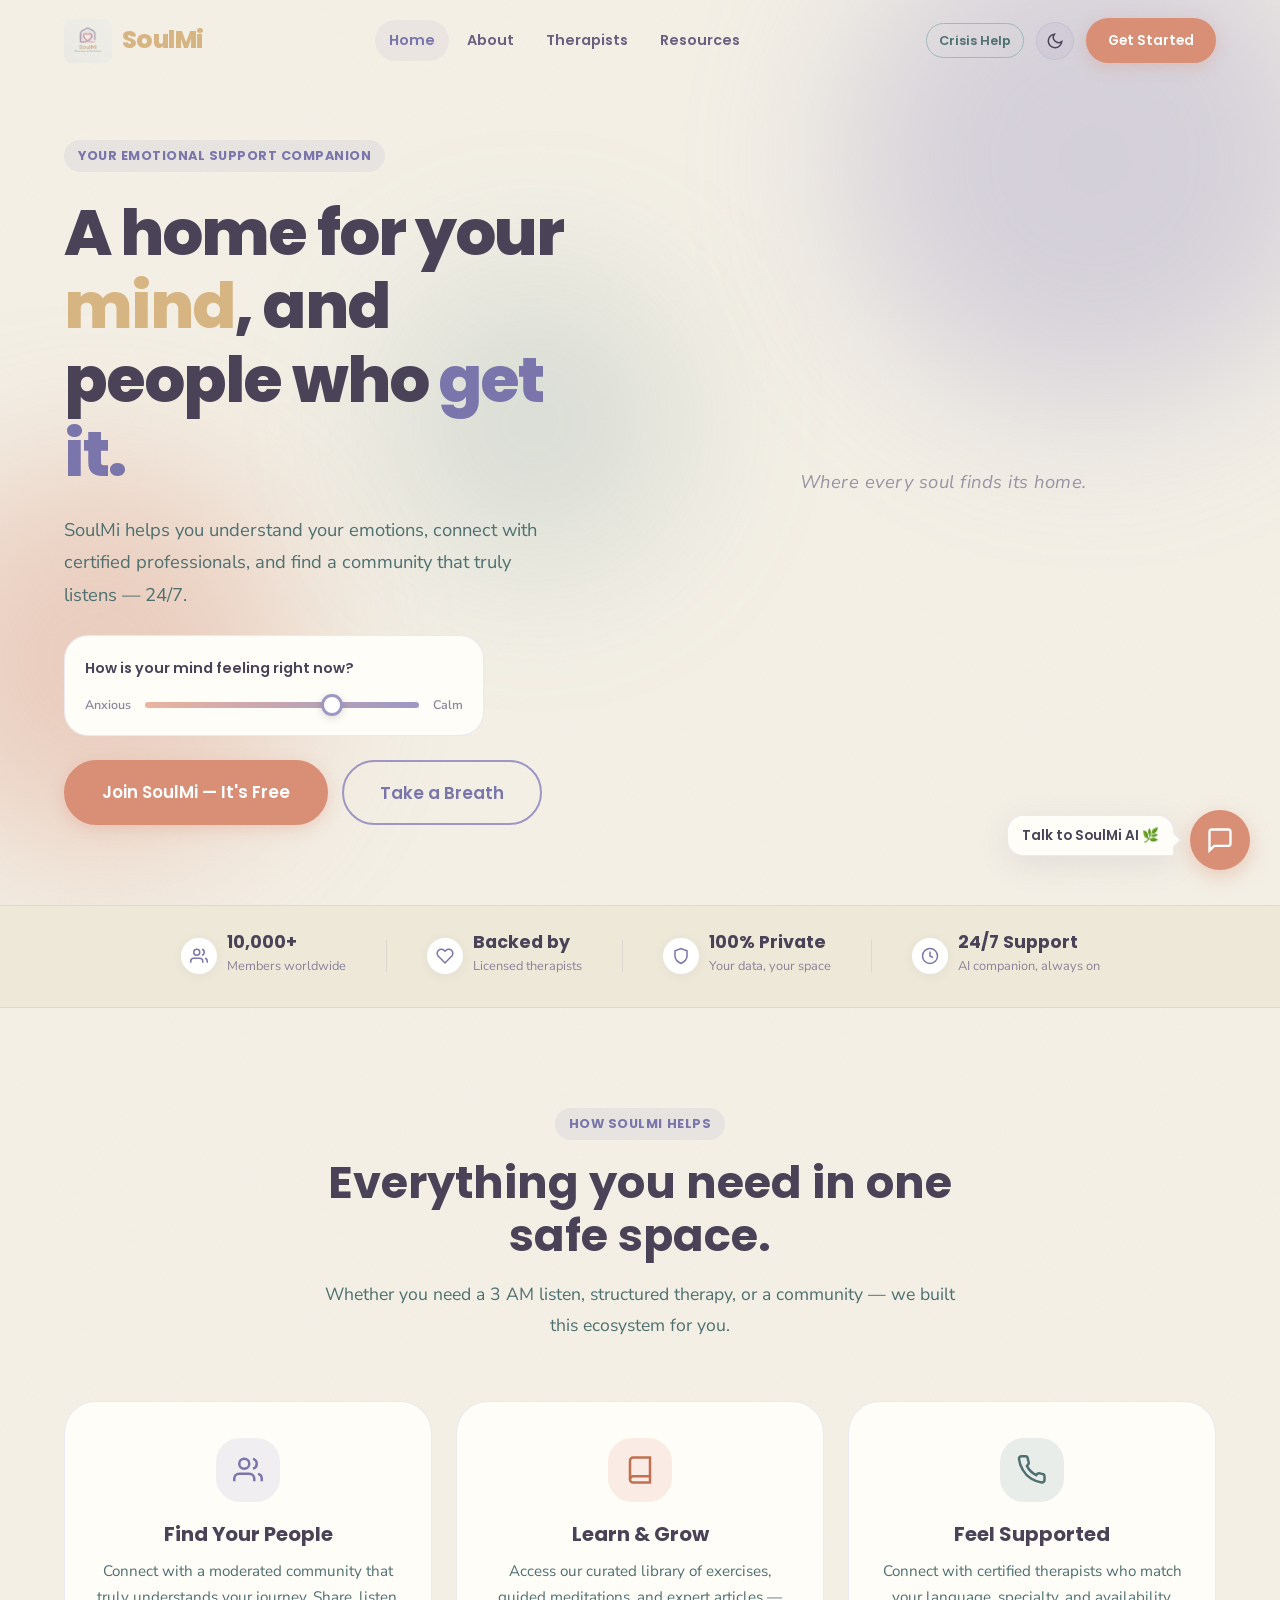
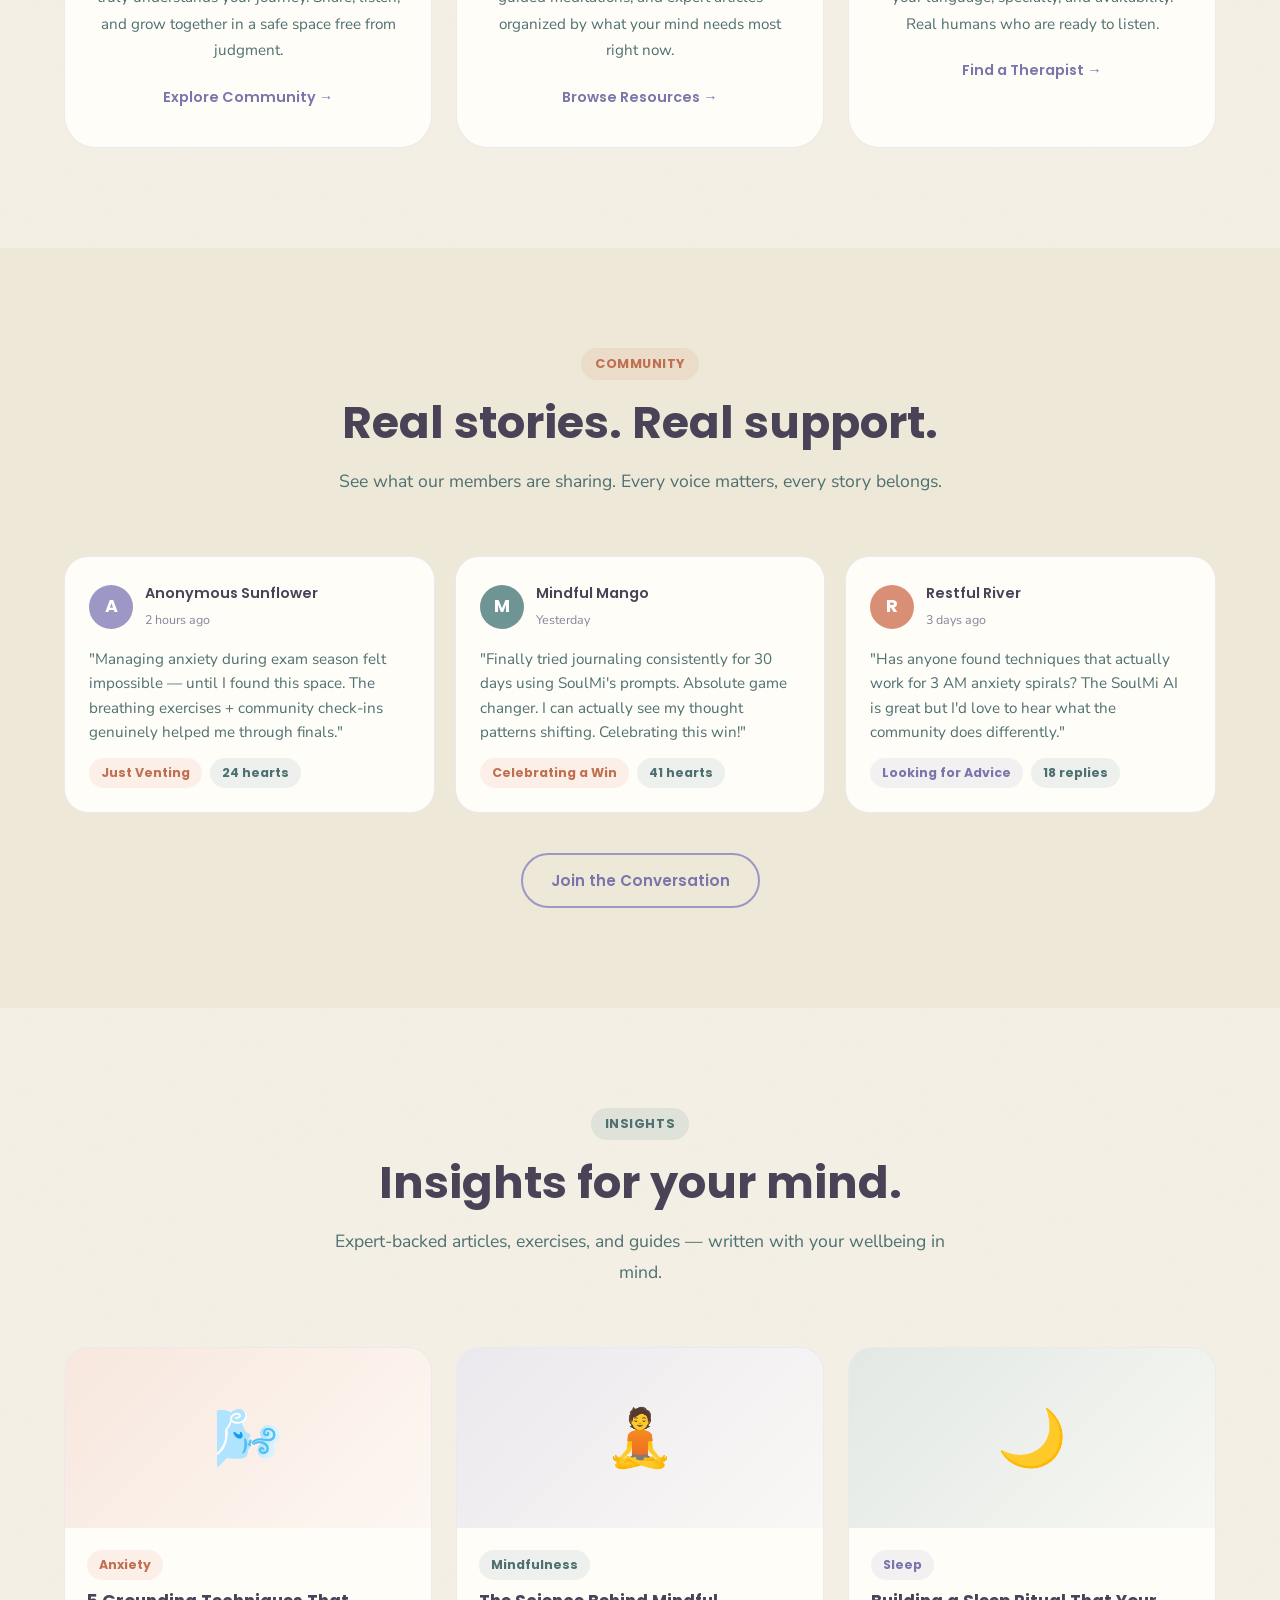
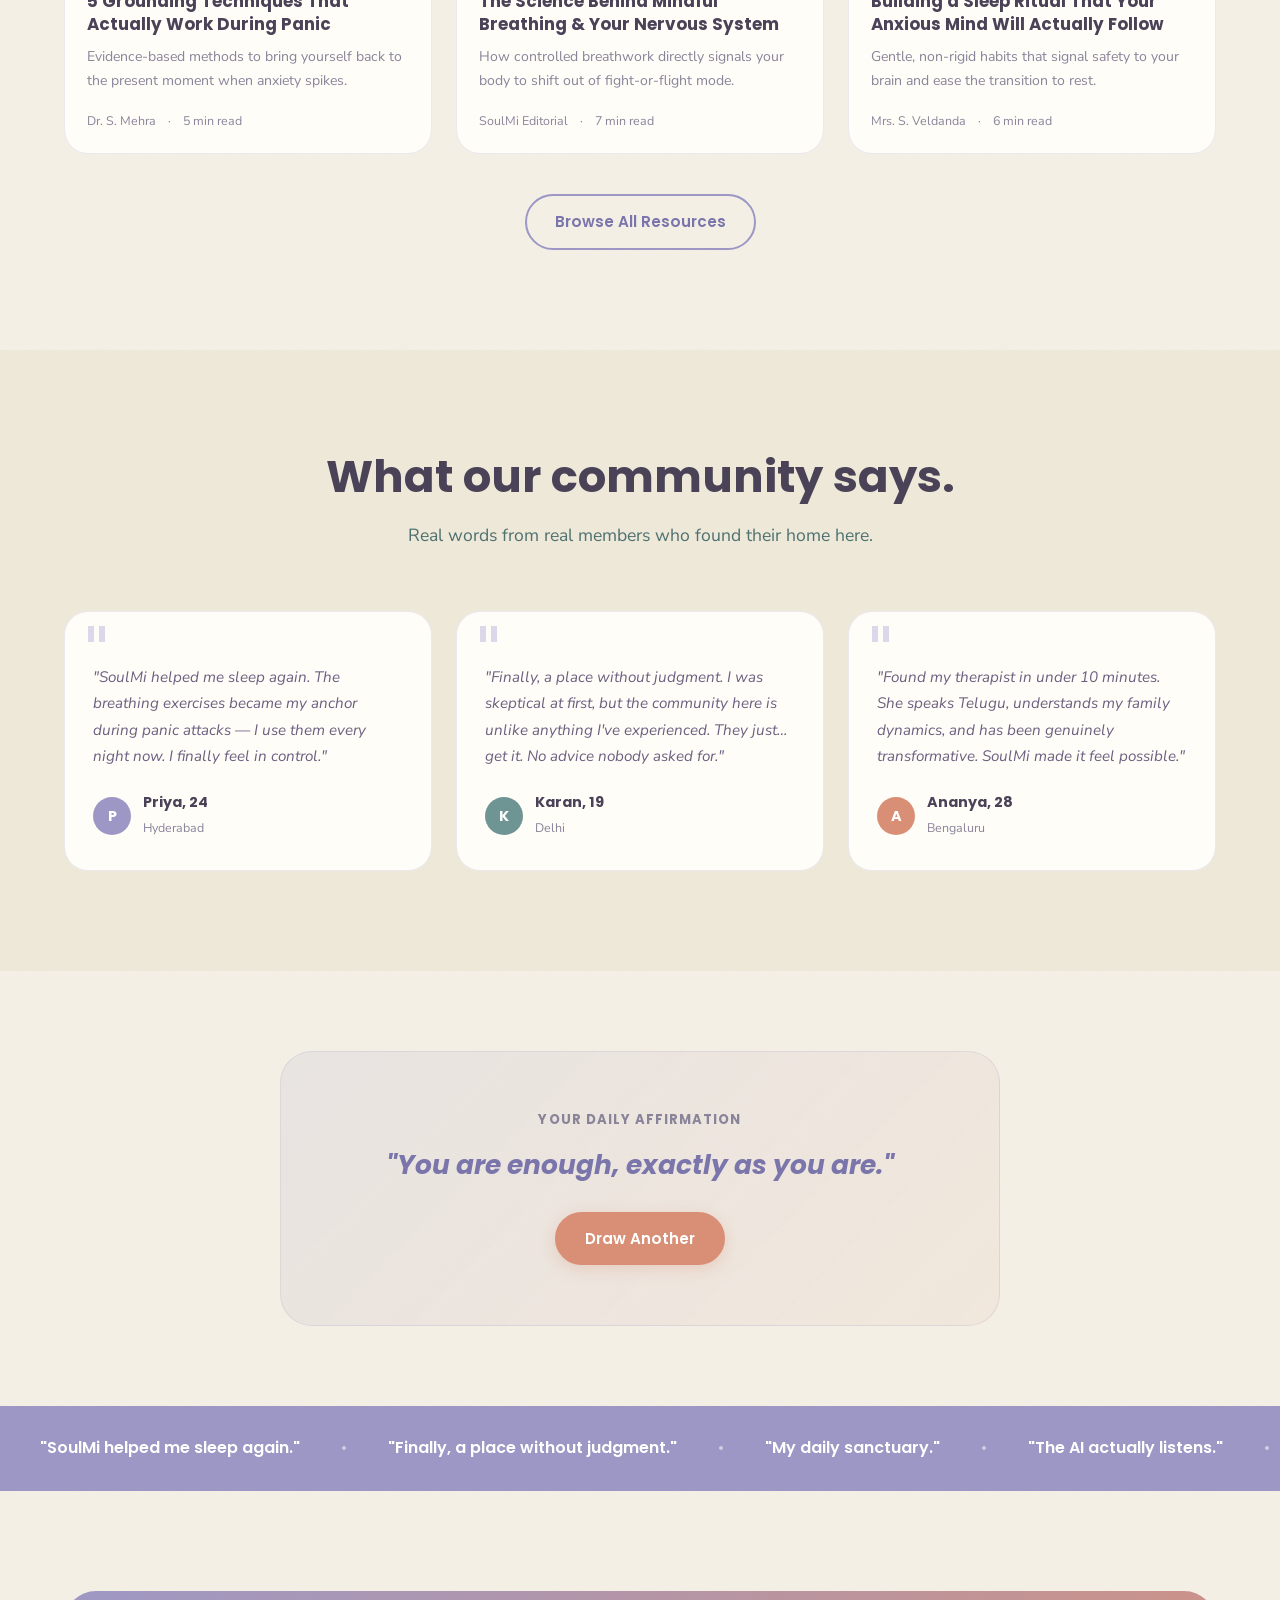
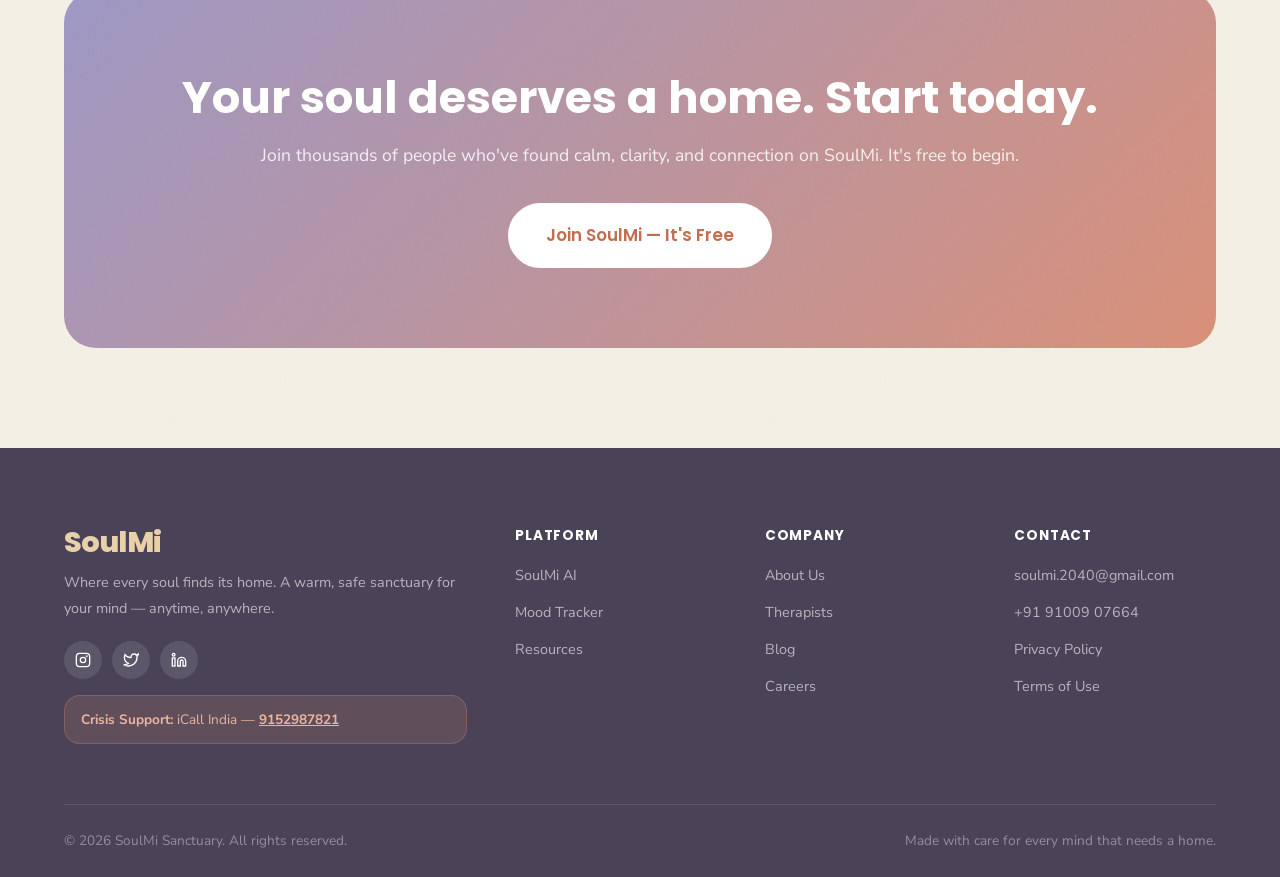
==== commit cd4fa9b7: "feat: integrate Soulmi Community dashboard panel and create Brand DNA book" ====
--- a/index.html
+++ b/index.html
@@ -22,7 +22,6 @@
                     <a href="about.html">About</a>
                     <a href="therapists.html">Therapists</a>
                     <a href="resources.html">Resources</a>
-                    <a href="community.html">Community</a>
                 </nav>
                 <div class="nav-actions">
                     <a href="tel:9152987821" class="crisis-link">Crisis Help</a>
@@ -46,7 +45,6 @@
         <a href="about.html">About</a>
         <a href="therapists.html">Therapists</a>
         <a href="resources.html">Resources</a>
-        <a href="community.html">Community</a>
         <a href="register.html" class="btn btn-primary" style="margin-top: 12px;">Get Started</a>
     </div>
 
@@ -149,7 +147,7 @@
                     </div>
                     <h3>Find Your People</h3>
                     <p>Connect with a moderated community that truly understands your journey. Share, listen, and grow together in a safe space free from judgment.</p>
-                    <a href="community.html" class="pillar-link">Explore Community →</a>
+                    <a href="register.html" class="pillar-link">Explore Community →</a>
                 </div>
                 <div class="pillar-card reveal reveal-delay-1">
                     <div class="pillar-icon pillar-icon-terracotta">
@@ -224,7 +222,7 @@
                 </div>
             </div>
             <div style="text-align: center; margin-top: 40px;">
-                <a href="community.html" class="btn btn-secondary">Join the Conversation</a>
+                <a href="register.html" class="btn btn-secondary">Join the Conversation</a>
             </div>
         </div>
     </section>
@@ -392,7 +390,6 @@
                         <li><a href="#">SoulMi AI</a></li>
                         <li><a href="#">Mood Tracker</a></li>
                         <li><a href="resources.html">Resources</a></li>
-                        <li><a href="community.html">Community</a></li>
                     </ul>
                 </div>
                 <div class="footer-col">
@@ -428,7 +425,7 @@
                 <svg viewBox="0 0 24 24" fill="none" stroke="currentColor" stroke-width="2"><path d="M3 9l9-7 9 7v11a2 2 0 0 1-2 2H5a2 2 0 0 1-2-2z"/><polyline points="9 22 9 12 15 12 15 22"/></svg>
                 <span>Home</span>
             </a>
-            <a href="community.html" class="bottom-nav-item">
+            <a href="register.html" class="bottom-nav-item">
                 <svg viewBox="0 0 24 24" fill="none" stroke="currentColor" stroke-width="2"><path d="M17 21v-2a4 4 0 0 0-4-4H5a4 4 0 0 0-4 4v2"/><circle cx="9" cy="7" r="4"/><path d="M23 21v-2a4 4 0 0 0-3-3.87"/><path d="M16 3.13a4 4 0 0 1 0 7.75"/></svg>
                 <span>Community</span>
             </a>
